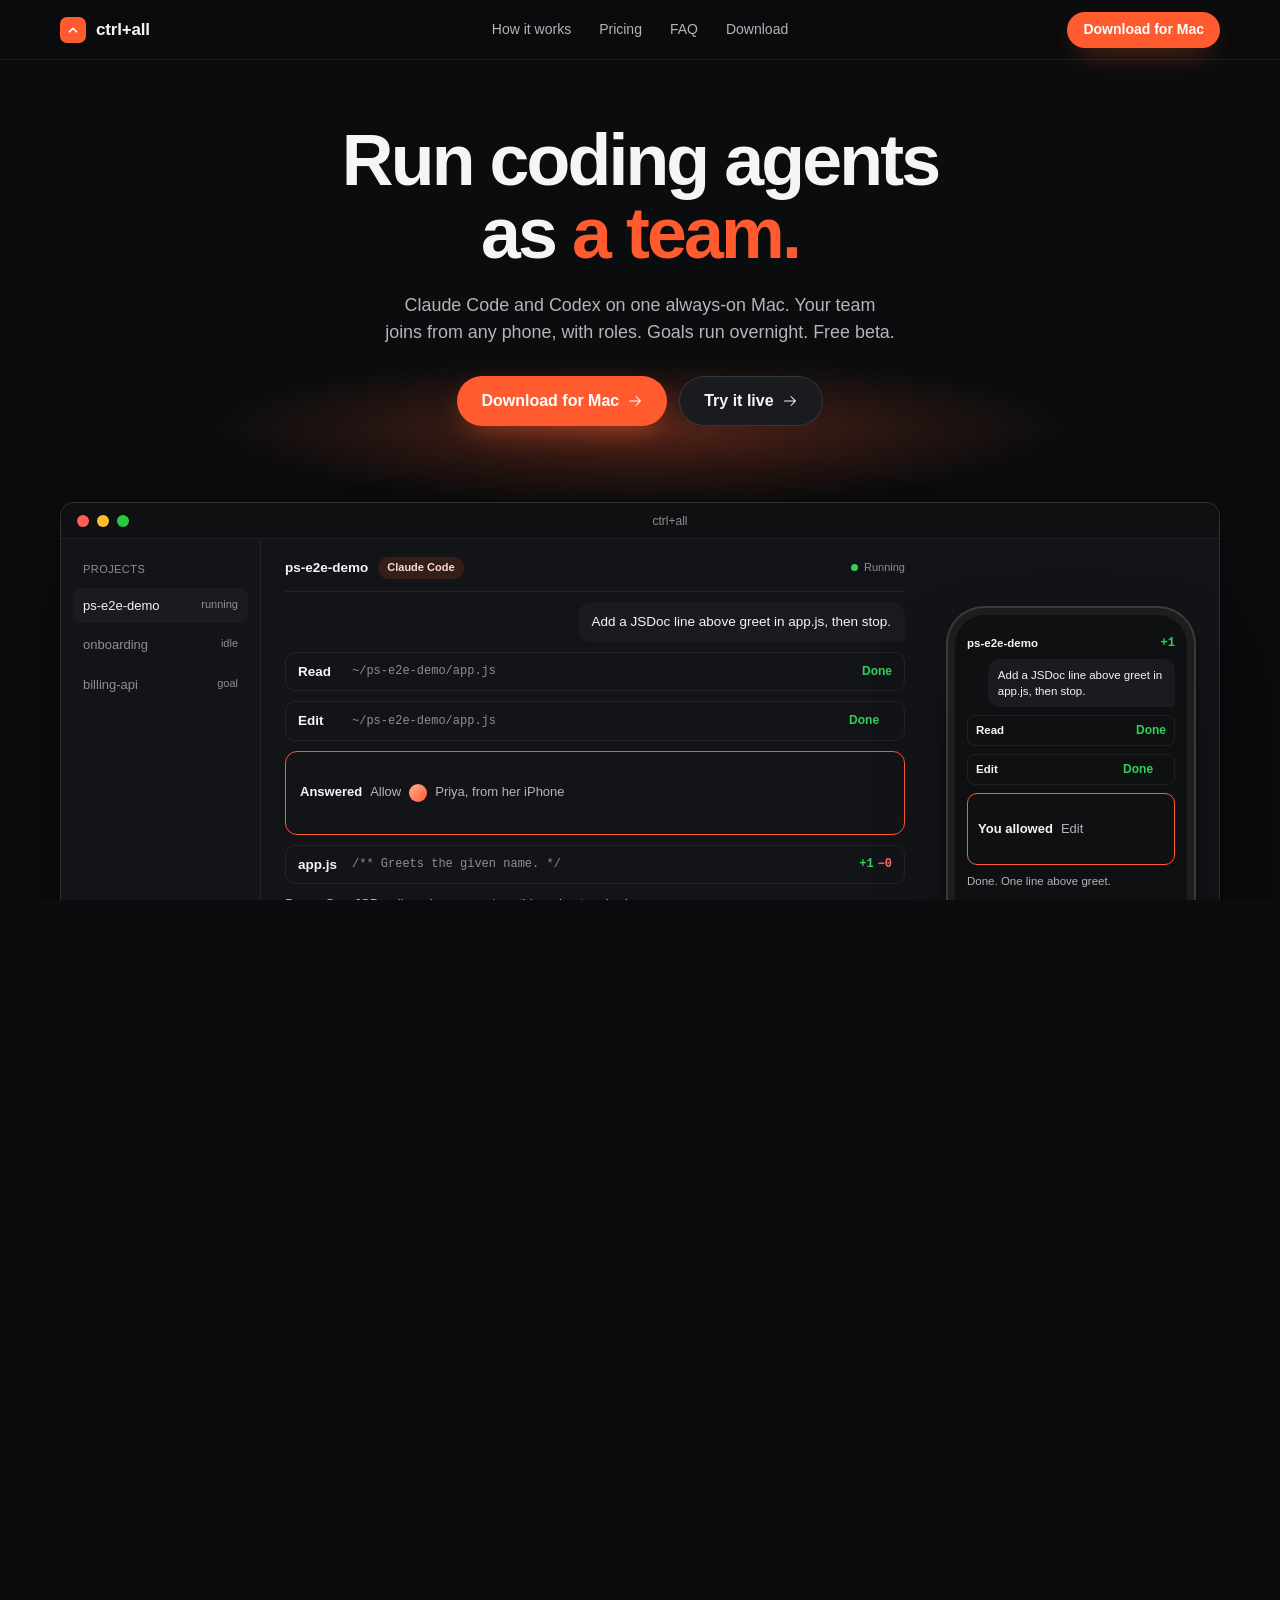
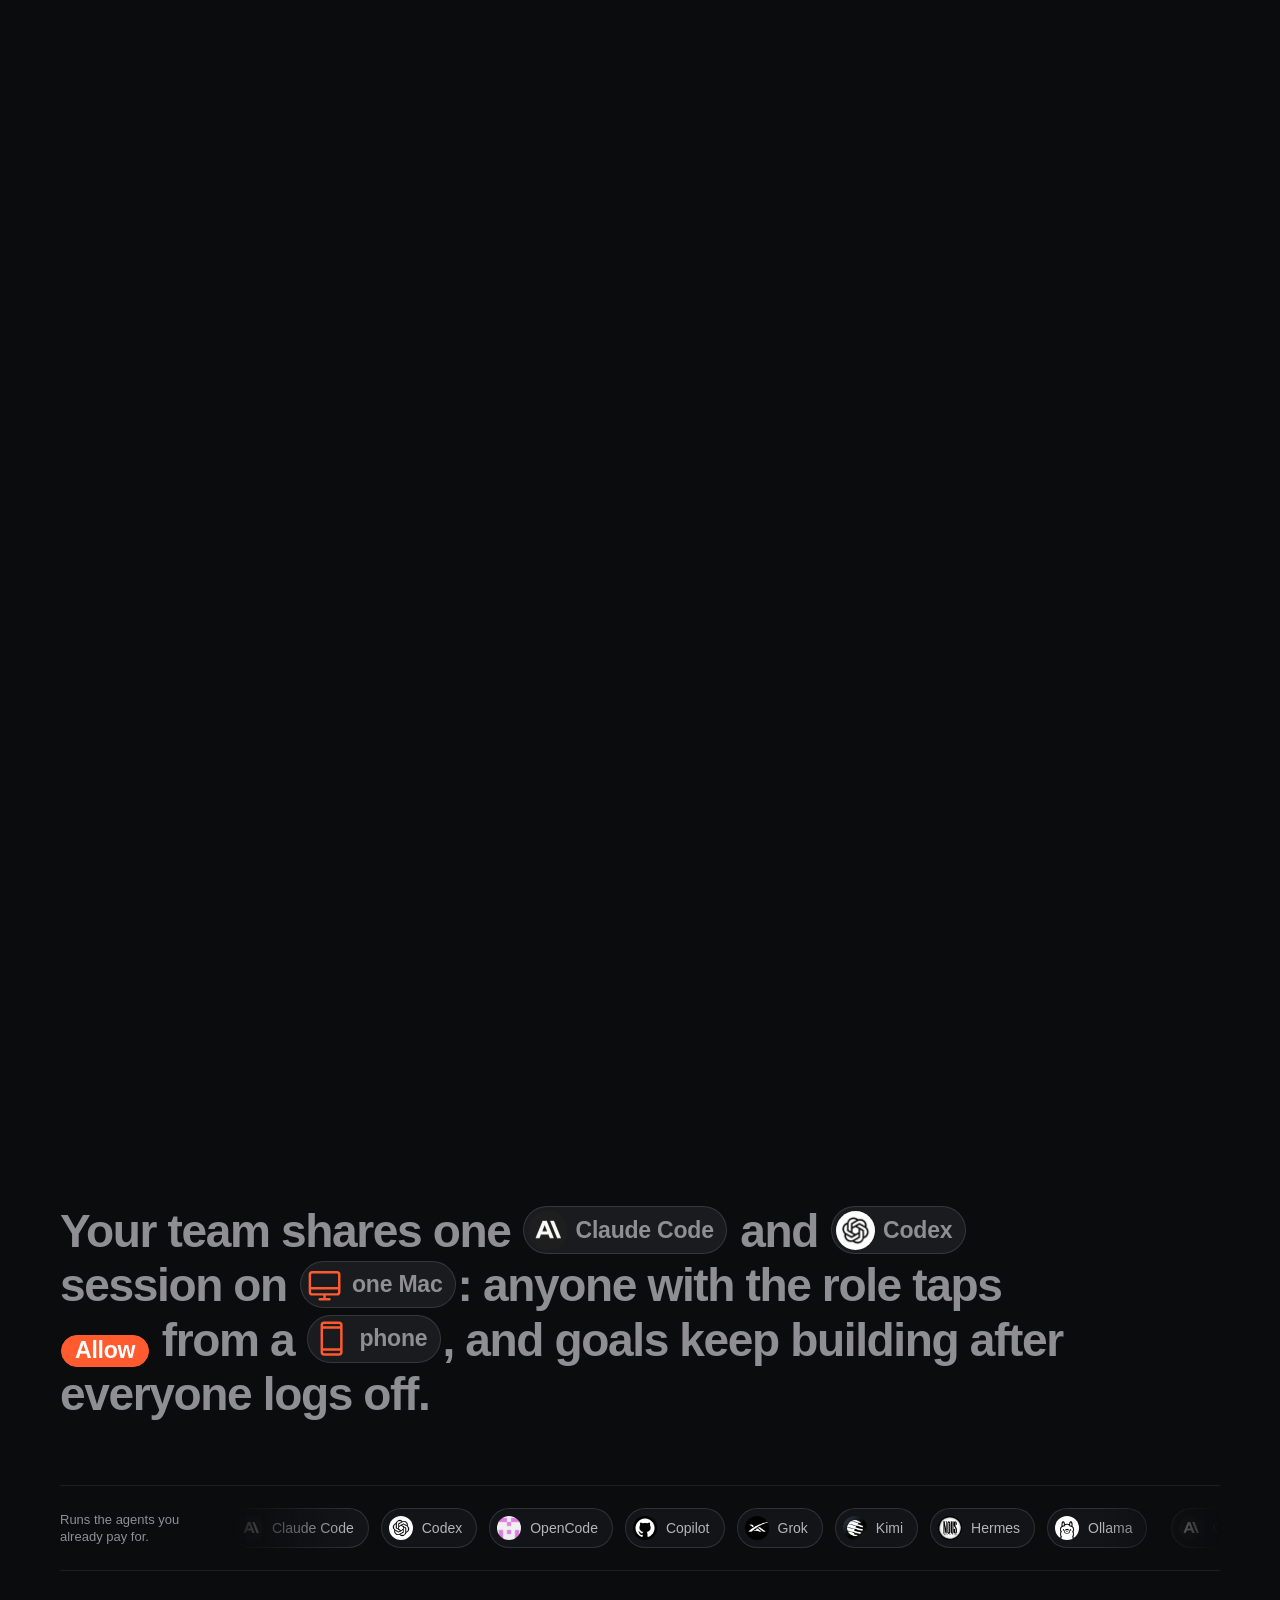
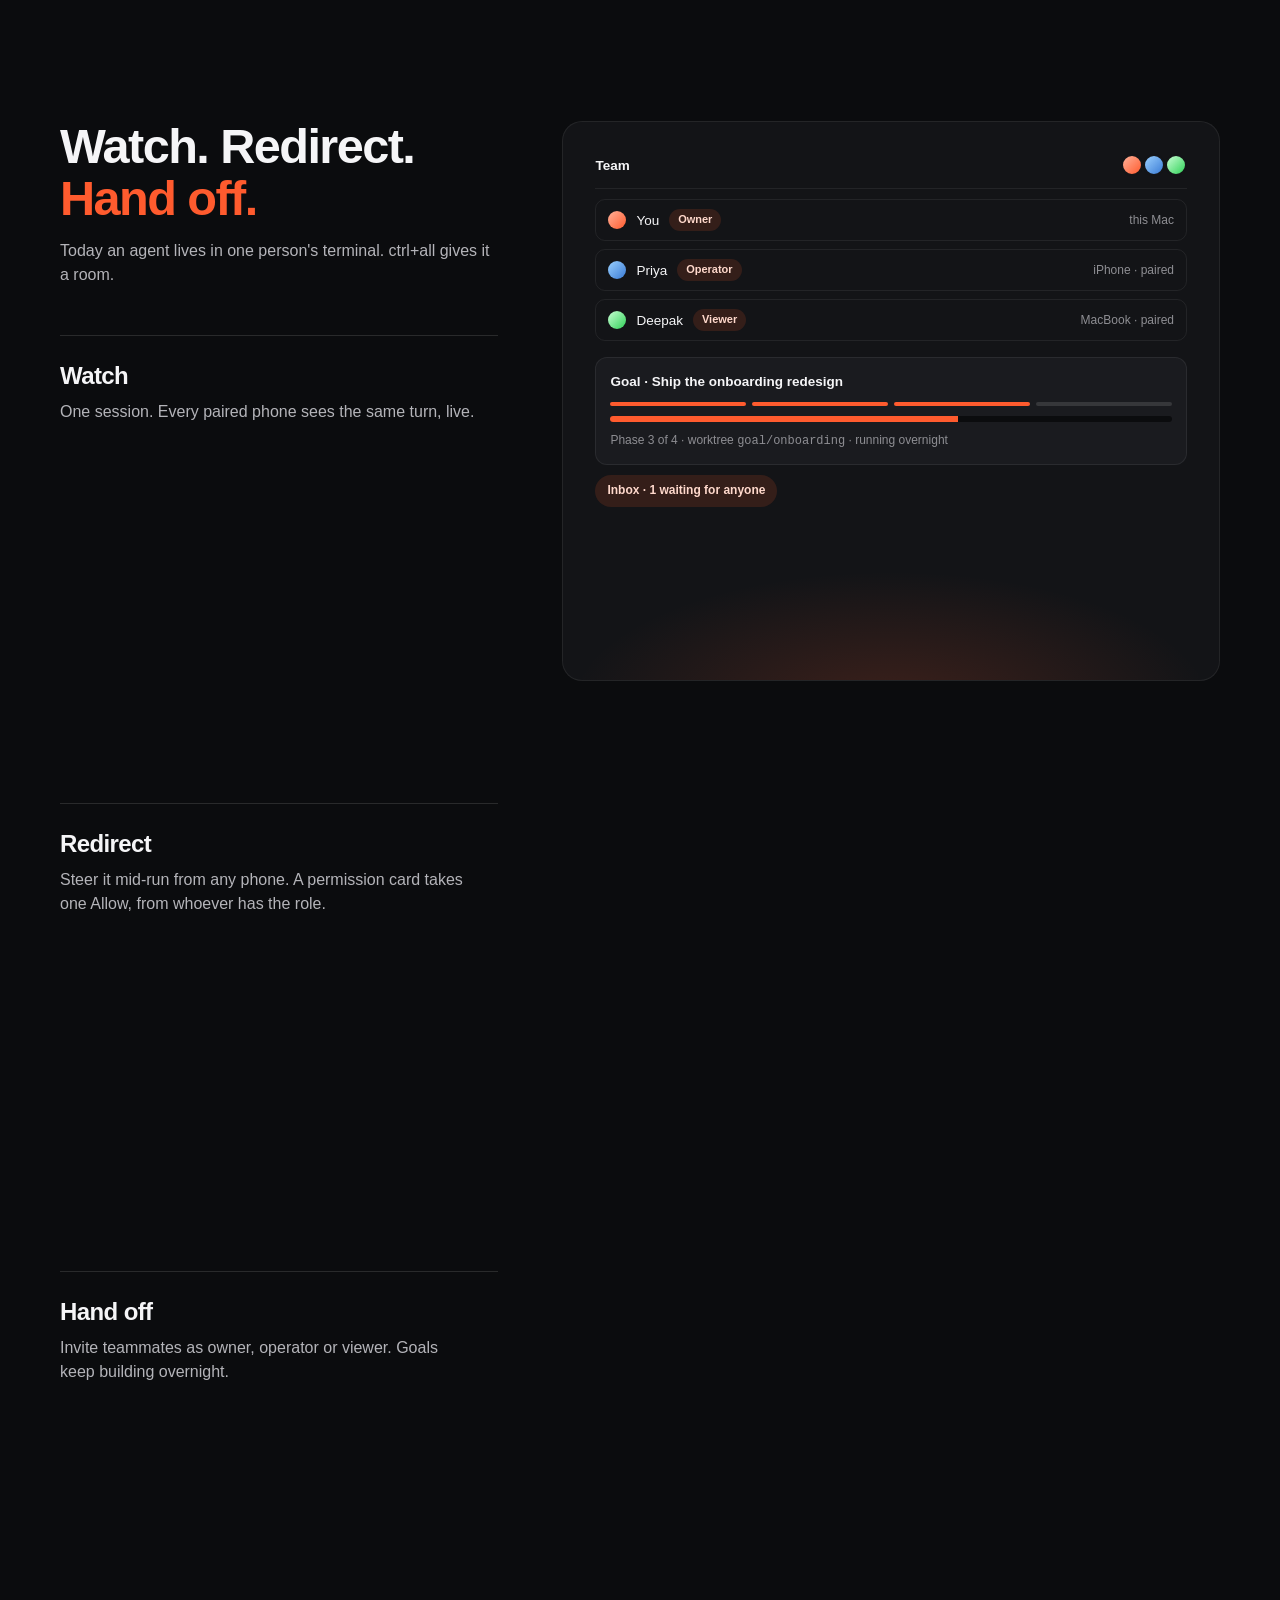
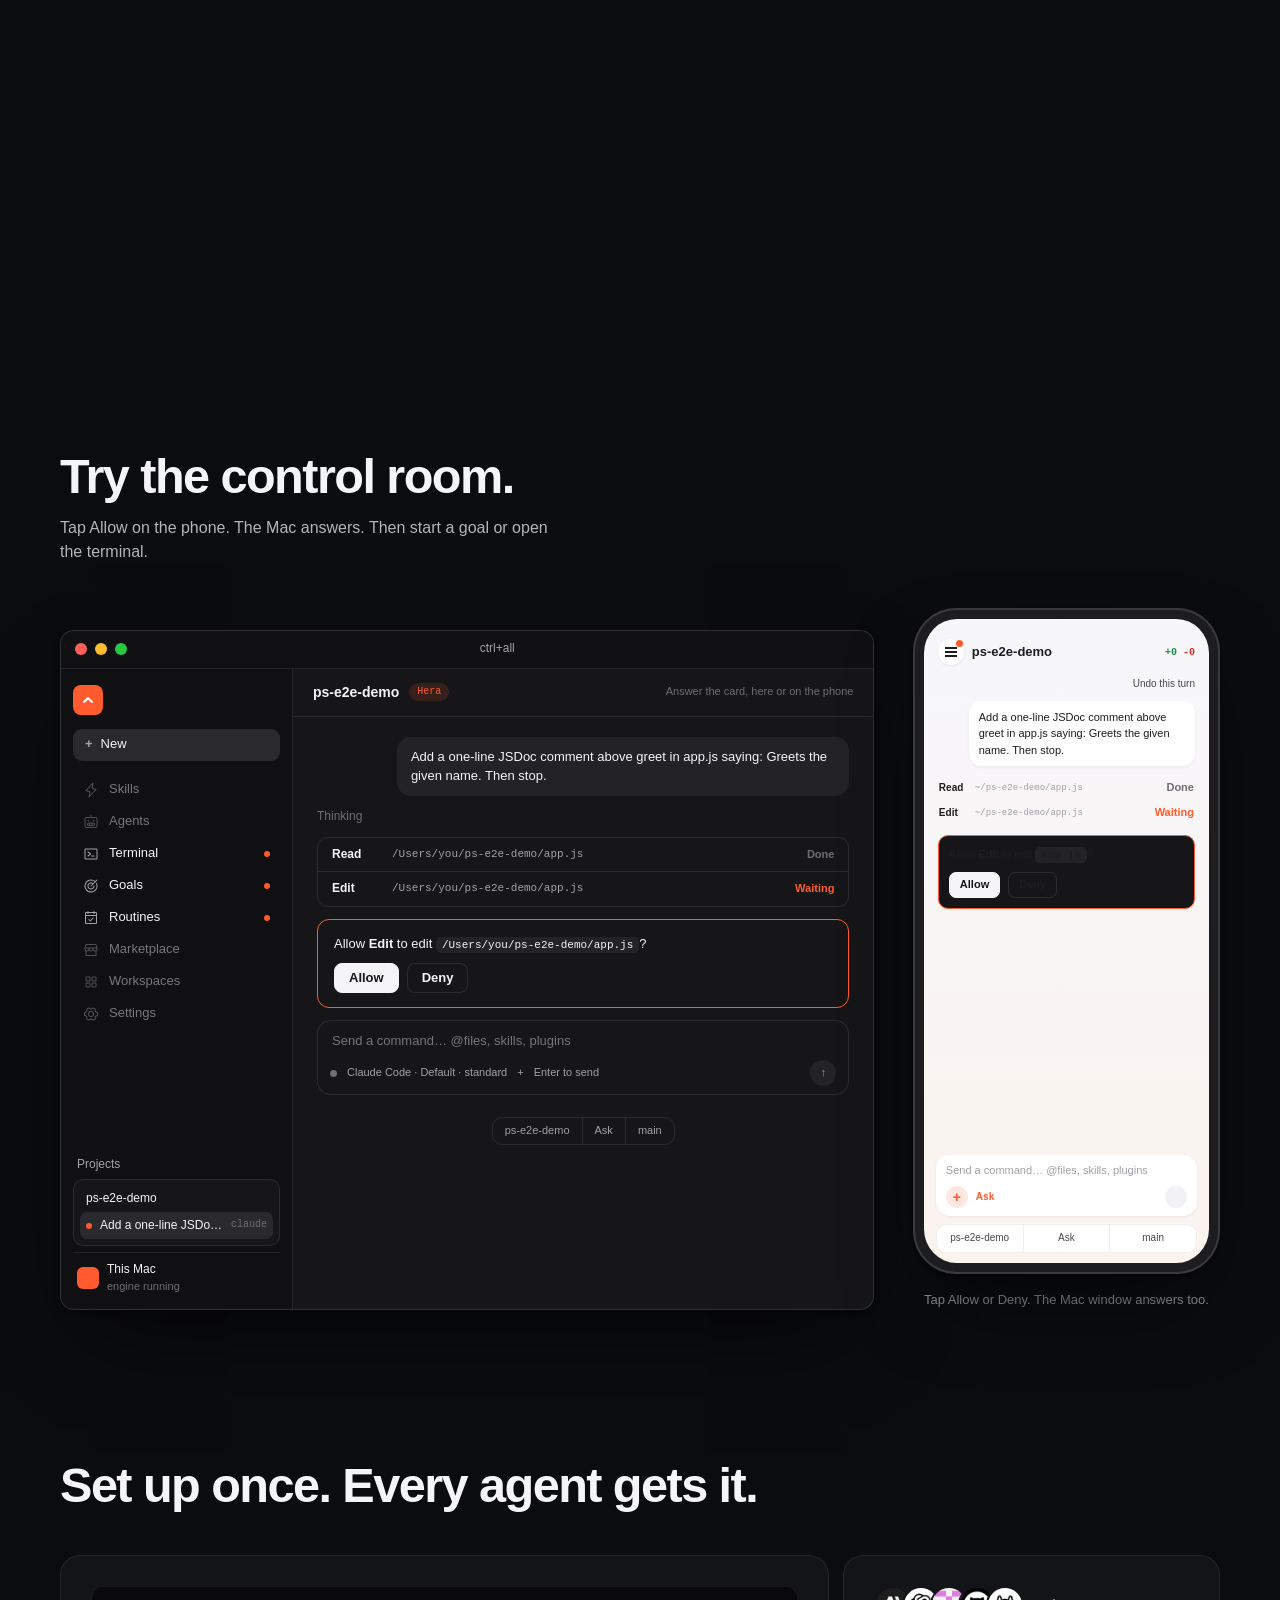
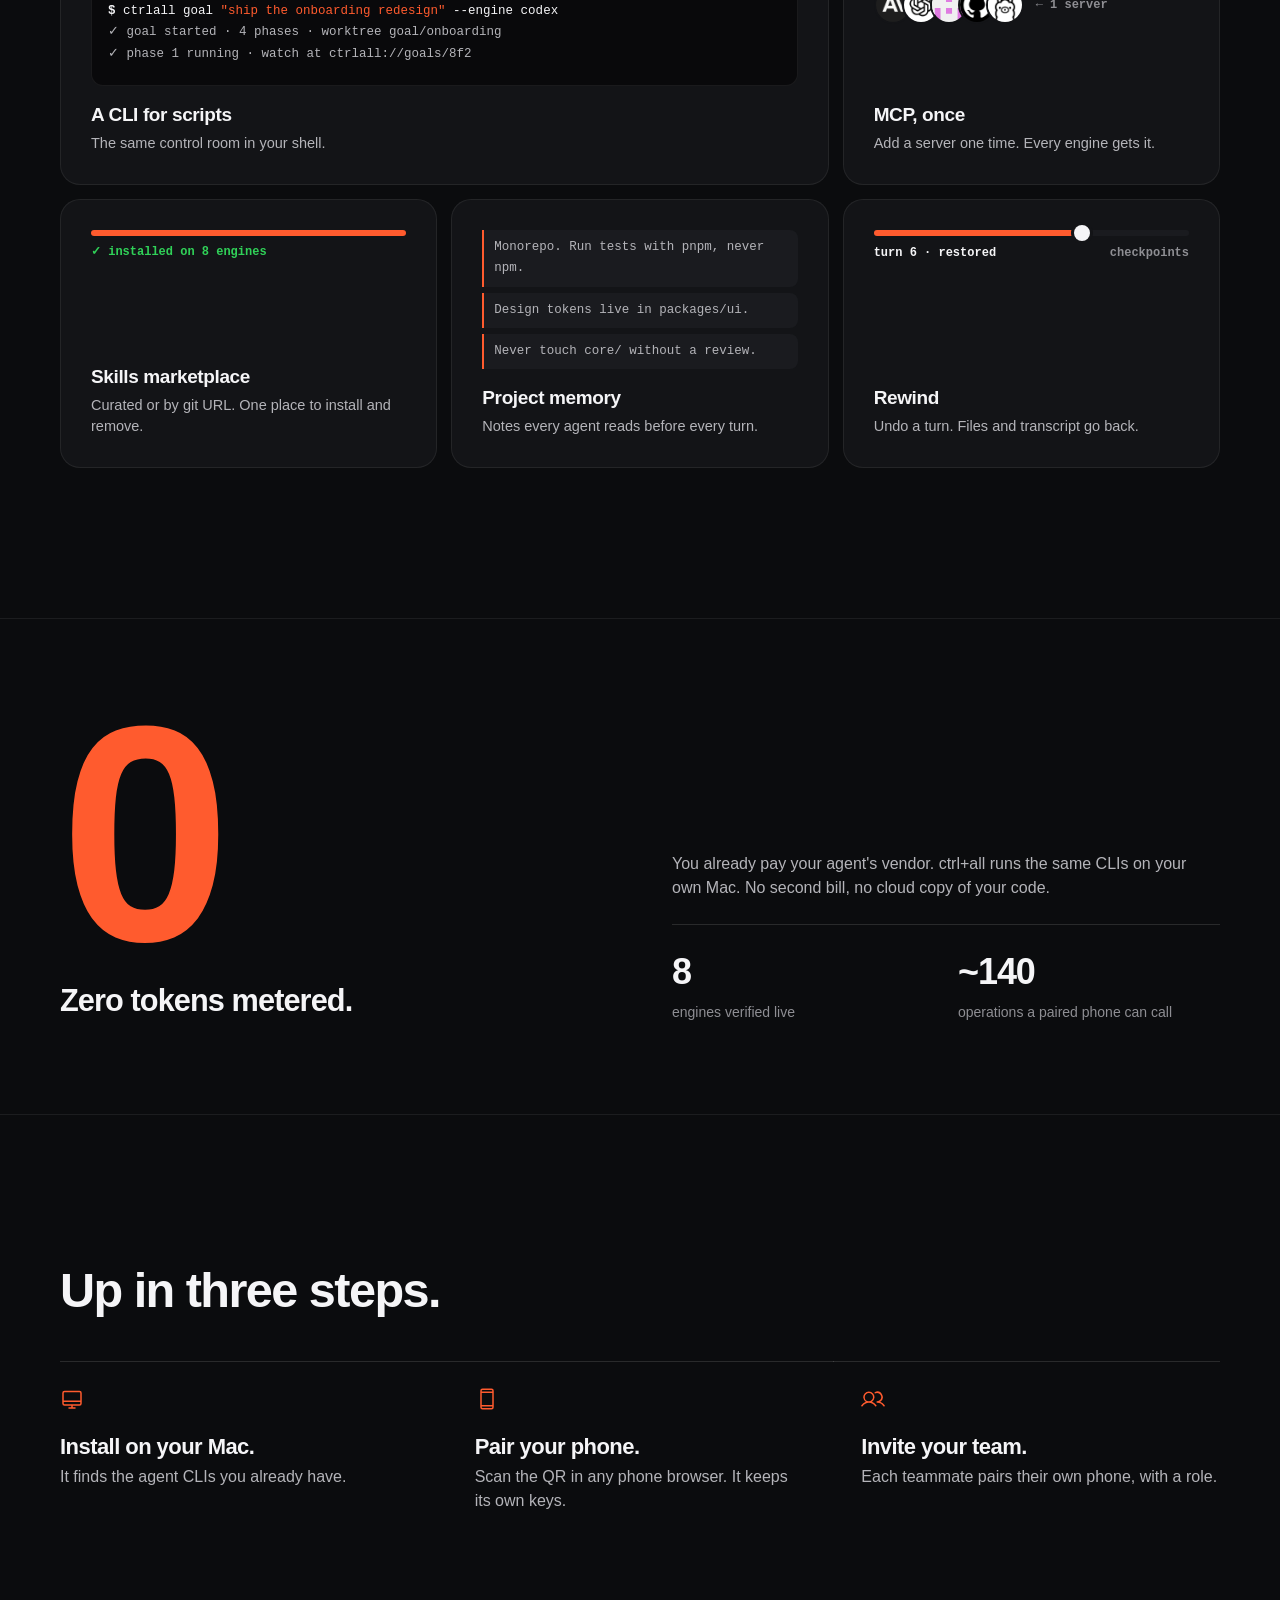
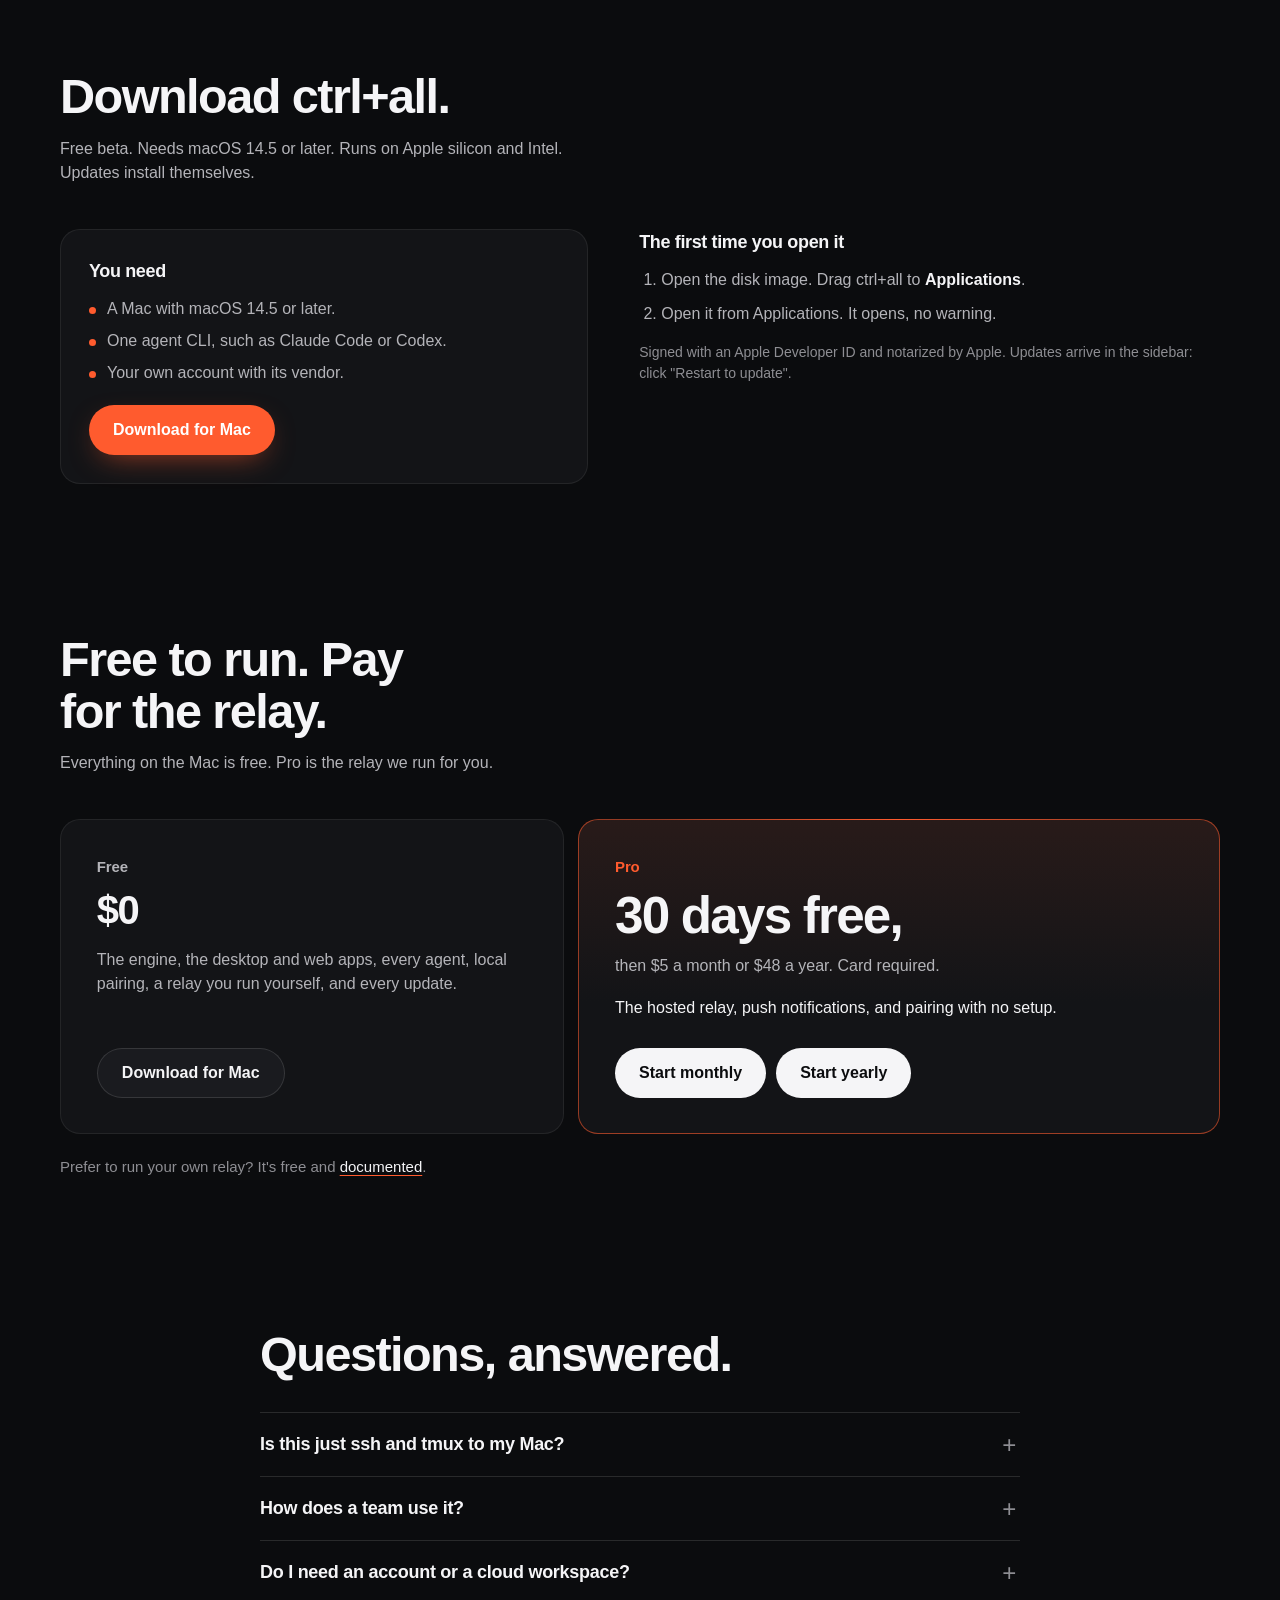
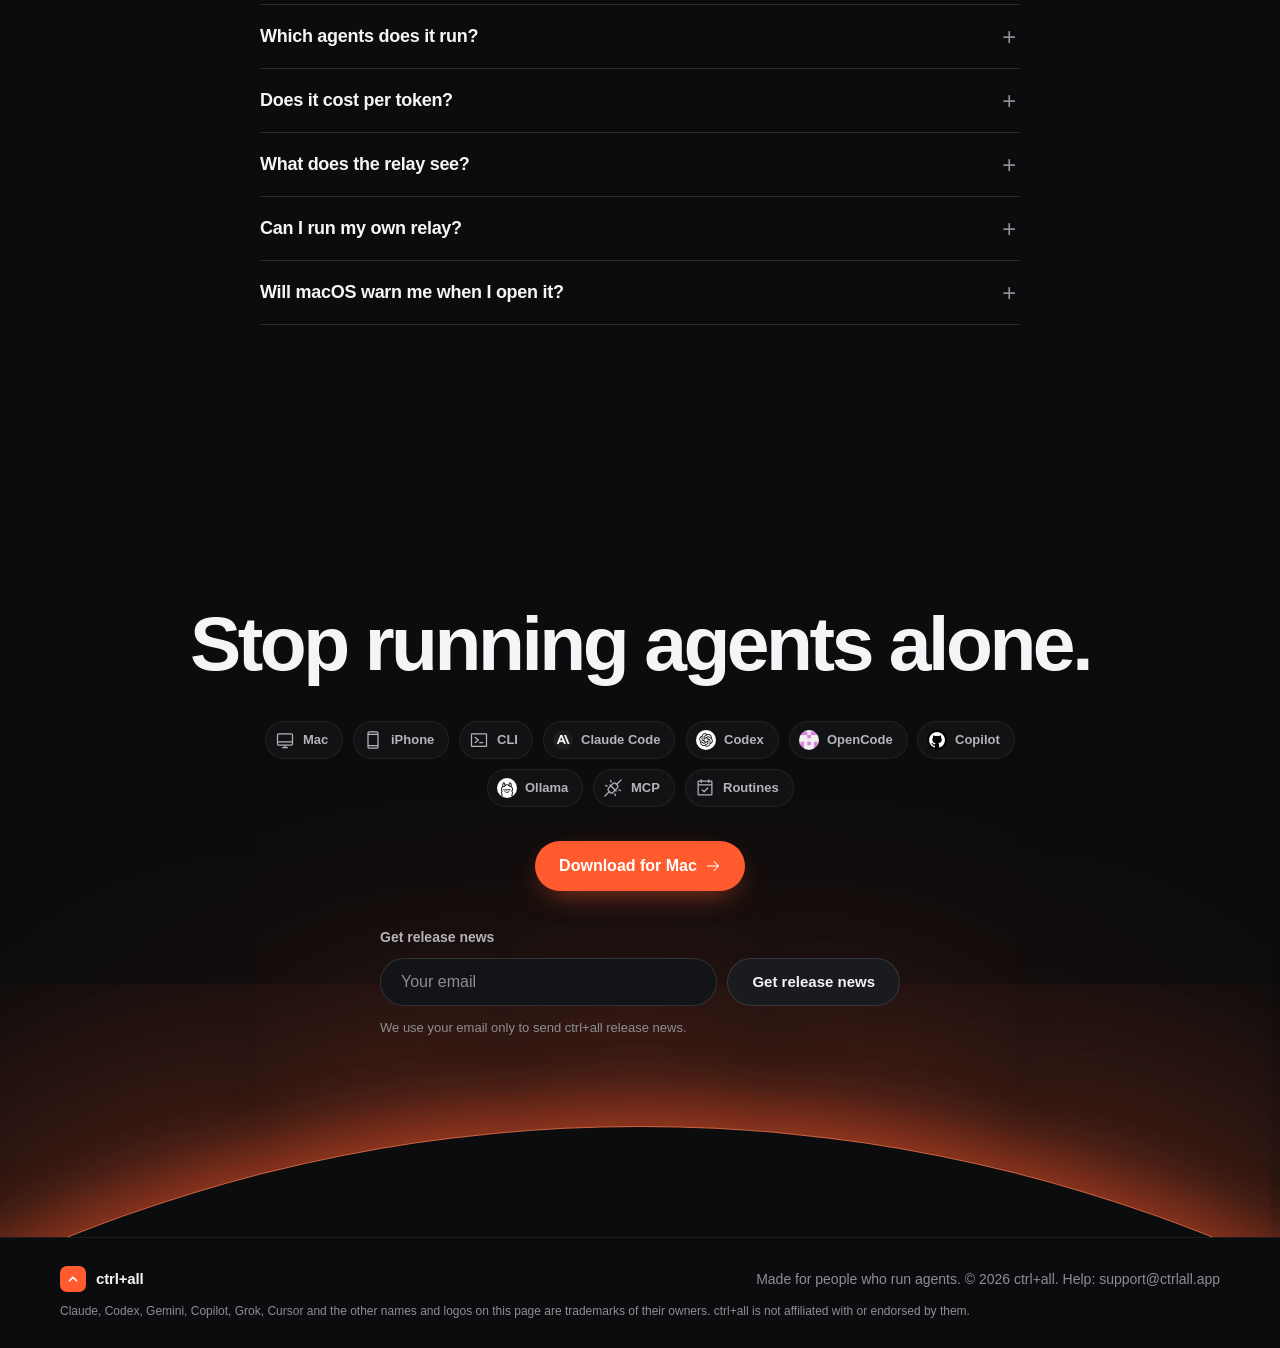
==== index.html @ 9cfd4c81 "Remove the retired Founders lifetime offer" ====
<!doctype html>
<html lang="en">
<head>
<meta charset="utf-8">
<meta name="viewport" content="width=device-width, initial-scale=1, viewport-fit=cover">
<title>ctrl+all</title>
<meta name="description" content="Every coding agent you pay for, in one inbox, with your team, from your pocket. Claude Code and Codex on one Mac, roles for the team, goals that run overnight. Free beta.">
<meta property="og:title" content="ctrl+all">
<meta property="og:description" content="Run coding agents as a team. Claude Code and Codex on one Mac, roles for the team, goals that run overnight. Free beta.">
<meta property="og:type" content="website">
<meta property="og:image" content="https://namangoyal3.github.io/ctrlall-site/assets/og.png">
<meta name="twitter:card" content="summary_large_image">
<meta name="theme-color" content="#0b0c0e">
<meta name="color-scheme" content="dark">
<link rel="icon" href="data:image/svg+xml,%3Csvg xmlns='http://www.w3.org/2000/svg' viewBox='0 0 64 64'%3E%3Crect width='64' height='64' rx='16' fill='%23ff5b2e'/%3E%3Cpath d='M18 38 32 24l14 14' fill='none' stroke='%23fff' stroke-width='7' stroke-linecap='round' stroke-linejoin='round'/%3E%3C/svg%3E">
<link rel="stylesheet" href="demo.css">
<style>
/* One theme: dark, locked. One accent: the brand orange. Pills for anything you
   press, 20px tiles, 14px window frames. The demo's --d-* tokens are pinned to
   their dark values so the demo never flips with the OS. */
:root{
  --bg:#0b0c0e; --bg-2:#131417; --bg-3:#1a1b1f; --ink:#f5f5f7; --ink-2:#b4b4b9; --ink-3:#8e8e93;
  --line:rgba(255,255,255,.12); --line-2:rgba(255,255,255,.07);
  --brand:#ff5b2e; --brand-deep:#e0431a; --brand-wash:rgba(255,91,46,.14); --brand-ink:#ffd9cc; --ok:#30d158;
  --dark:#0e1116; --dark-ink:#f5f5f7; --dark-ink-2:#a1a1a6;
  --shadow:0 40px 90px -30px rgba(0,0,0,.75), 0 2px 6px rgba(0,0,0,.4);
  --r-pill:999px; --r-tile:20px; --r-win:14px; --nav-h:60px; --w:1160px; --ease:cubic-bezier(.16,1,.3,1);
  --mono:"SF Mono",ui-monospace,Menlo,monospace;
  --d-bg:#161618; --d-side:#101012; --d-line:rgba(255,255,255,.09); --d-ink:#f5f5f7; --d-ink-2:#a1a1a6; --d-ink-3:#6e6e73;
  --d-chip:#232326; --d-row:#2a2a2e; --d-card:#1d1d20;
  color-scheme:dark;
}
*{box-sizing:border-box}
html{-webkit-text-size-adjust:100%;scroll-behavior:smooth}
body{margin:0;background:var(--bg);color:var(--ink);
  font-family:-apple-system,BlinkMacSystemFont,"SF Pro Display","SF Pro Text","Segoe UI",Roboto,Helvetica,Arial,sans-serif;
  font-size:17px;line-height:1.5;-webkit-font-smoothing:antialiased;text-rendering:optimizeLegibility;overflow-x:clip}
img{display:block;max-width:100%;height:auto}
a{color:inherit;text-decoration:none}
h1,h2,h3,p,ul,ol{margin:0} ul,ol{padding:0;list-style:none}
.wrap{width:min(var(--w),100% - 40px);margin-inline:auto}
.sr{position:absolute;width:1px;height:1px;overflow:hidden;clip:rect(0 0 0 0)}
.hp{position:absolute;left:-9999px;width:1px;height:1px}
.ic{width:26px;height:26px;flex:none;color:var(--brand)}

/* nav */
.nav{position:sticky;top:0;z-index:10;height:var(--nav-h);background:color-mix(in srgb,var(--bg) 78%,transparent);
  -webkit-backdrop-filter:saturate(160%) blur(18px);backdrop-filter:saturate(160%) blur(18px);border-bottom:1px solid var(--line-2)}
.nav .wrap{height:100%;display:grid;grid-template-columns:1fr auto 1fr;align-items:center}
.brand{display:flex;align-items:center;gap:10px;font-weight:600;font-size:17px;letter-spacing:-.01em}
.mark{width:26px;height:26px;border-radius:7px;background:var(--brand);display:grid;place-items:center;flex:none}
.mark svg{width:14px;height:14px} .mark path{stroke-dasharray:48;stroke-dashoffset:0}
.nav .mark path{animation:draw 1.1s var(--ease) .2s both}
.nav-links{display:flex;gap:28px;font-size:14px;font-weight:500;color:var(--ink-2)}
.nav-links a{transition:color .2s} .nav-links a:hover{color:var(--ink)}
.nav-cta{justify-self:end} .nav-cta .btn{height:36px;padding:0 16px;font-size:14px}

/* type */
.h1{font-size:clamp(42px,5.6vw,76px);line-height:1.02;letter-spacing:-.04em;font-weight:600;text-wrap:balance}
.h1 em,.h2 em{font-style:normal;color:var(--brand)}
.h2{font-size:clamp(30px,3.8vw,50px);line-height:1.06;letter-spacing:-.032em;font-weight:600;text-wrap:balance}
.sub{margin-top:14px;font-size:clamp(16px,1.25vw,18px);line-height:1.5;color:var(--ink-2);max-width:34em;text-wrap:pretty}
.head{max-width:34em;margin-bottom:clamp(28px,4vw,44px)}
.w{display:inline-block;position:relative}

/* buttons: all pills */
.btn{display:inline-flex;align-items:center;justify-content:center;gap:8px;height:50px;padding:0 24px;border:0;border-radius:var(--r-pill);background:var(--ink);color:var(--bg);font:inherit;font-size:16px;font-weight:600;cursor:pointer;white-space:nowrap;transition:transform .2s var(--ease),background .2s,color .2s,box-shadow .3s}
.btn:hover{background:#fff;transform:translateY(-1px)} .btn:active{transform:translateY(1px) scale(.98)} .btn[disabled]{opacity:.6;cursor:default}
.btn:focus-visible,input:focus-visible,a:focus-visible,summary:focus-visible{outline:2px solid var(--brand);outline-offset:3px}
.btn-dl{background:var(--brand);color:#fff;box-shadow:0 10px 30px -12px rgba(255,91,46,.7)} .btn-dl:hover{background:var(--brand-deep);color:#fff;box-shadow:0 14px 36px -12px rgba(255,91,46,.9)}
.btn-2{background:var(--bg-3);color:var(--ink);border:1px solid var(--line)} .btn-2:hover{background:var(--bg-2);border-color:var(--ink-3)}
.btn svg{width:16px;height:16px;transition:transform .25s var(--ease)} .btn:hover svg{transform:translateX(3px)}

/* hero: the headline rises word by word, then the product plays itself */
.hero{padding:clamp(56px,7vw,88px) 0 0;text-align:center}
.hero .h1{max-width:12em;margin-inline:auto}
.hero .h1 .w{animation:rise .9s var(--ease) both;animation-delay:calc(.08s * var(--i))}
.lede{margin:22px auto 0;font-size:clamp(17px,1.4vw,20px);line-height:1.5;color:var(--ink-2);max-width:30em;text-wrap:balance;animation:up .9s var(--ease) .6s both}
.ctas{margin-top:30px;display:flex;gap:12px;justify-content:center;flex-wrap:wrap;animation:up .9s var(--ease) .75s both}

/* the stage: a Mac window and a phone, playing one turn on a loop */
.stage{position:relative;margin:clamp(52px,6vw,76px) auto 0;text-align:left;isolation:isolate;animation:up 1.1s var(--ease) .9s both}
.stage::before{content:"";position:absolute;inset:-10% -8% auto -8%;height:80%;z-index:-1;border-radius:50%;background:radial-gradient(closest-side,rgba(255,91,46,.26),rgba(255,91,46,.06) 55%,transparent 75%);filter:blur(40px)}
.st-mac{border-radius:var(--r-win);overflow:hidden;background:var(--bg-2);border:1px solid var(--line);box-shadow:var(--shadow)}
.st-bar,.window-bar{height:36px;display:flex;align-items:center;gap:8px;padding:0 16px;background:#101012;border-bottom:1px solid var(--line-2)}
.st-bar i{width:12px;height:12px;border-radius:50%;display:block}
.st-bar i:nth-child(1){background:#ff5f57} .st-bar i:nth-child(2){background:#febc2e} .st-bar i:nth-child(3){background:#28c840}
.st-bar span{margin-inline:auto;font-size:12px;color:var(--ink-3)}
.st-body{display:grid;grid-template-columns:200px minmax(0,1fr) 290px;min-height:540px}
.st-side{border-right:1px solid var(--line-2);padding:16px 12px;font-size:13px;color:var(--ink-3);display:flex;flex-direction:column;gap:4px}
.st-side .lbl{font-size:11px;letter-spacing:.04em;text-transform:uppercase;padding:6px 10px;color:var(--ink-3)}
.st-side .proj{padding:8px 10px;border-radius:8px;display:flex;justify-content:space-between;gap:8px} .st-side .proj.on{background:var(--bg-3);color:var(--ink)}
.st-side .proj small{font-size:11px;color:var(--ink-3)}
.st-side .eng{margin-top:auto;display:flex;align-items:center;gap:8px;padding:8px 10px;color:var(--ink-2)}
.dot{width:7px;height:7px;border-radius:50%;background:var(--ok);display:inline-block;animation:pulse 1.6s ease-in-out infinite}
.st-chat{padding:18px 24px;font-size:13.5px;line-height:1.45;display:flex;flex-direction:column;gap:10px;align-items:flex-start}
.st-head{align-self:stretch;display:flex;gap:10px;align-items:center;font-weight:600;color:var(--ink);padding-bottom:12px;border-bottom:1px solid var(--line-2)}
.pill{font-style:normal;font-size:11px;font-weight:600;padding:3px 9px;border-radius:var(--r-pill);background:var(--brand-wash);color:var(--brand-ink)}
.st-live{margin-left:auto;font-size:11px;font-weight:500;color:var(--ink-3);display:flex;align-items:center;gap:6px}
.st-user{align-self:flex-end;max-width:72%;background:var(--bg-3);padding:10px 14px;border-radius:14px 14px 4px 14px;color:var(--ink)}
.st-row{align-self:stretch;display:grid;grid-template-columns:44px 1fr auto;gap:10px;align-items:center;padding:9px 12px;border:1px solid var(--line-2);border-radius:10px;color:var(--ink-2)}
.st-row b{color:var(--ink);font-weight:600} .st-row code{font:12px var(--mono);color:var(--ink-3);white-space:nowrap;overflow:hidden;text-overflow:ellipsis}
.ok{color:var(--ok);font-size:12px;font-weight:600} .wait{color:var(--brand);font-size:12px;font-weight:600}
.swap{position:relative;display:inline-grid} .swap > *{grid-area:1/1}
.st-card{align-self:stretch;border:1px solid var(--brand);border-radius:12px;padding:12px 14px;display:grid} .st-card > *{grid-area:1/1}
.st-card .q b{color:var(--ink)} .st-card code{font:12px var(--mono);background:var(--bg-3);padding:2px 6px;border-radius:5px}
.btns{display:flex;gap:8px;margin-top:9px} .btns span{padding:5px 12px;border-radius:var(--r-pill);font-size:12px;font-weight:600;border:1px solid var(--line);color:var(--ink)} .btns .pri{background:var(--ink);color:var(--bg);border-color:transparent}
.ans{color:var(--ink-2);font-size:13px;display:flex;flex-wrap:wrap;align-items:center;gap:8px} .ans b{color:var(--ink)}
.diff{font:600 12px var(--mono);color:var(--ok)} .diff s{text-decoration:none;color:#ff6b6b;margin-left:4px}
.st-commit{align-self:center;display:inline-flex;gap:8px;align-items:center;padding:7px 14px;border-radius:var(--r-pill);border:1px solid var(--line);font-size:12px;font-weight:600;color:var(--ink);background:var(--bg-3)}
.st-commit small{background:var(--bg);border-radius:999px;padding:1px 7px;color:var(--ink-3)}
.st-phone{position:absolute;right:24px;bottom:-6%;width:min(250px,22vw);z-index:2;aspect-ratio:393/800;border-radius:38px;background:#1d1d1f;padding:9px;box-shadow:var(--shadow),inset 0 0 0 2px #3a3a3c}
.st-screen{height:100%;border-radius:30px;background:#0f1012;overflow:hidden;padding:20px 12px 14px;display:flex;flex-direction:column;gap:8px;font-size:11.5px;line-height:1.4;color:var(--ink-2)}
.st-screen .top{font-weight:600;color:var(--ink);display:flex;justify-content:space-between;align-items:center}
.st-screen .bub{align-self:flex-end;background:var(--bg-3);color:var(--ink);padding:8px 10px;border-radius:12px 12px 3px 12px;max-width:90%}
.st-screen .r{display:flex;justify-content:space-between;gap:8px;padding:6px 8px;border:1px solid var(--line-2);border-radius:8px} .st-screen .r b{color:var(--ink)}
.st-screen .card{border:1px solid var(--brand);border-radius:10px;padding:10px;display:grid} .st-screen .card > *{grid-area:1/1}
.st-screen .btns span{padding:4px 10px;font-size:11px}
.tap{position:relative} .tap::after{content:"";position:absolute;inset:-7px;border-radius:999px;border:2px solid var(--brand);opacity:0}
.st-screen .who{margin-top:auto;display:flex;align-items:center;gap:8px;font-size:11px;color:var(--ink-3)}
.av{width:18px;height:18px;border-radius:50%;flex:none;background:linear-gradient(135deg,#ffb199,#ff5b2e);display:inline-block}
.av.b{background:linear-gradient(135deg,#9ad0ff,#3a7bd5)} .av.c{background:linear-gradient(135deg,#c8ffd4,#30d158)}
/* choreography: --t is when a thing appears, --x is when it leaves */
.stage .a{opacity:0} .stage.play .a{animation:st-in .55s var(--ease) both;animation-delay:var(--t)}
.stage.play .x{animation:st-in .55s var(--ease) both var(--t),st-out .25s ease forwards var(--x)}
.stage.play .tap::after{animation:ring .7s ease-out both 6.2s} .stage.play .tap{animation:press .35s ease both 6.3s}

/* marquee */
.marquee{padding:clamp(44px,5vw,64px) 0 0}
.marquee .wrap{display:grid;grid-template-columns:auto 1fr;gap:28px;align-items:center;padding:22px 0;border-top:1px solid var(--line-2);border-bottom:1px solid var(--line-2)}
.marquee p{font-size:13px;color:var(--ink-3);max-width:11em;line-height:1.35}
.track-wrap{overflow:hidden;-webkit-mask:linear-gradient(90deg,transparent,#000 12%,#000 88%,transparent);mask:linear-gradient(90deg,transparent,#000 12%,#000 88%,transparent)}
.track{display:flex;gap:12px;width:max-content;animation:drift 34s linear infinite} .track-wrap:hover .track{animation-play-state:paused}
.track ul{display:flex;gap:12px;padding-right:12px}
.track li{display:flex;align-items:center;gap:9px;padding:7px 14px 7px 7px;border:1px solid var(--line);border-radius:var(--r-pill);background:var(--bg-2);font-size:14px;font-weight:500;color:var(--ink-2);white-space:nowrap}
.track img{width:24px;height:24px;border-radius:50%}

/* the statement */
.stmt{padding:clamp(88px,11vw,140px) 0 0}
.stmt p{font-size:clamp(28px,3.6vw,50px);line-height:1.18;letter-spacing:-.03em;font-weight:600;max-width:22em;text-wrap:pretty}
.stmt .w,.stmt .chip{color:var(--ink-3);transition:color .35s var(--ease),opacity .35s var(--ease)} .stmt .chip{opacity:.45}
.stmt .w.in,.stmt .chip.in{color:var(--ink);opacity:1}
.chip{display:inline-flex;align-items:center;gap:8px;vertical-align:-.12em;padding:.14em .55em .14em .18em;margin:0 .06em;border-radius:var(--r-pill);background:var(--bg-3);border:1px solid var(--line);font-size:.5em;font-weight:600;letter-spacing:-.01em;color:var(--ink);white-space:nowrap;line-height:1}
.chip img,.chip svg{width:1.7em;height:1.7em;border-radius:50%} .chip svg{color:var(--brand);border-radius:0}
.chip.ok{background:var(--brand);border-color:var(--brand);color:#fff;padding-left:.55em;font-size:.5em}

/* the walk: steps on the left, a pinned stage on the right that changes as you scroll */
.walk{padding:clamp(96px,12vw,150px) 0 0}
.walk-grid{display:grid;grid-template-columns:minmax(0,.8fr) minmax(0,1.2fr);gap:clamp(36px,5vw,84px);align-items:start}
.walk-steps{margin-top:48px;padding-bottom:10vh}
.walk-step{border-top:1px solid var(--line);padding:22px 0;min-height:52vh;opacity:.32;transition:opacity .4s var(--ease)}
.walk-step:last-child{min-height:60vh} .walk-step[data-active]{opacity:1}
.walk-step b{display:block;font-size:24px;letter-spacing:-.025em;font-weight:600}
.walk-step p{margin-top:6px;font-size:16px;color:var(--ink-2);max-width:26em}
.walk-stage{position:sticky;top:calc(var(--nav-h) + 28px);height:min(560px,calc(100vh - var(--nav-h) - 56px));border-radius:var(--r-tile);background:var(--bg-2);border:1px solid var(--line-2);overflow:hidden;isolation:isolate}
.walk-stage::after{content:"";position:absolute;inset:auto -20% -40% -20%;height:70%;z-index:-1;background:radial-gradient(closest-side,rgba(255,91,46,.18),transparent 70%)}
.walk-stage .pane{position:absolute;inset:0;padding:clamp(18px,2.6vw,32px);display:none;flex-direction:column;gap:10px;font-size:13.5px;line-height:1.45;color:var(--ink-2)}
.walk-stage[data-step="1"] .pane-1,.walk-stage[data-step="2"] .pane-2,.walk-stage[data-step="3"] .pane-3{display:flex;animation:fade .4s both}
.walk-stage .pane .p{animation:print .5s var(--ease) both;animation-delay:calc(.25s * var(--i))}
.walk-stage .pane .st-head{font-size:13.5px}
.avs{display:flex;align-items:center;gap:6px;margin-left:auto;font-size:11px;color:var(--ink-3)} .avs .av{margin-left:-6px;border:2px solid var(--bg-2);width:22px;height:22px} .avs .av:first-child{margin-left:0}
.walk-stage .pane .st-row{grid-template-columns:48px 1fr auto}
.agent{color:var(--ink-2);max-width:40em} .agent b{color:var(--ink)}
.from{display:flex;align-items:center;gap:8px;font-size:11px;color:var(--ink-3);align-self:flex-end;margin-top:6px}
.walk-stage .pane .bub{align-self:flex-end;max-width:70%;background:var(--brand);color:#fff;padding:10px 14px;border-radius:14px 14px 4px 14px}
.mode{display:inline-flex;align-items:center;gap:8px;font-size:12px;color:var(--ink-3);border:1px solid var(--line-2);border-radius:var(--r-pill);padding:5px 10px 5px 12px}
.mode em{font-style:normal;color:var(--ink);font-weight:600} .mode .pill{animation:pop .4s var(--ease) both 1.8s}
.people{display:grid;gap:8px;align-self:stretch}
.person{display:flex;align-items:center;gap:10px;padding:9px 12px;border:1px solid var(--line-2);border-radius:10px;color:var(--ink)} .person small{margin-left:auto;font-size:12px;color:var(--ink-3)}
.person .pill{margin-left:0}
.goal{align-self:stretch;margin-top:6px;border:1px solid var(--line-2);border-radius:12px;padding:14px;display:grid;gap:10px;background:var(--bg-3)}
.goal b{color:var(--ink)} .goal small{color:var(--ink-3);font-size:12px}
.bar{height:6px;border-radius:999px;background:var(--bg);overflow:hidden} .bar i{display:block;height:100%;width:62%;background:var(--brand);transform-origin:0 50%;animation:grow 1.4s var(--ease) both 1.2s}
.phases{display:flex;gap:6px} .phases i{flex:1;height:4px;border-radius:2px;background:var(--line)} .phases i.on{background:var(--brand)}
.inbox{align-self:flex-start;display:inline-flex;align-items:center;gap:8px;padding:7px 12px;border-radius:var(--r-pill);background:var(--brand-wash);color:var(--brand-ink);font-size:12px;font-weight:600}

/* the live demo */
.window-sec{padding:clamp(96px,12vw,150px) 0 0;overflow-x:clip}
.duo{display:grid;grid-template-columns:minmax(0,1fr) auto;gap:clamp(24px,3vw,44px);align-items:end}
.phone-wrap{justify-self:center;position:relative;isolation:isolate}
.phone-wrap::before{content:"";position:absolute;inset:6% -12% -4% -12%;border-radius:50%;z-index:-1;background:radial-gradient(closest-side,rgba(255,91,46,.28),transparent 72%);filter:blur(8px)}
.try-hint{margin-top:16px;text-align:center;font-size:13px;color:var(--ink-3)}
.link{border:0;background:none;padding:0;color:var(--brand);font:inherit;cursor:pointer;text-decoration:underline}

/* set up once: five tiles, each plays a two-second demo when it enters */
.caps{padding:clamp(96px,12vw,150px) 0 0}
.bento{display:grid;grid-template-columns:repeat(3,minmax(0,1fr));grid-auto-rows:minmax(230px,auto);gap:14px}
.tile{position:relative;overflow:hidden;border-radius:var(--r-tile);background:var(--bg-2);border:1px solid var(--line-2);padding:clamp(22px,2.6vw,30px);display:flex;flex-direction:column;transition:border-color .3s,transform .4s var(--ease)}
.tile:hover{border-color:var(--line);transform:translateY(-2px)}
.tile--wide{grid-column:span 2}
.tile h3{margin-top:auto;padding-top:18px;font-size:19px;line-height:1.2;letter-spacing:-.02em;font-weight:600}
.tile > p{margin-top:6px;font-size:14.5px;line-height:1.45;color:var(--ink-2)}
.tile .mock{font:500 12.5px/1.7 var(--mono);color:var(--ink-2)}
.stage,.walk-stage{font-family:-apple-system,BlinkMacSystemFont,"SF Pro Text","Segoe UI",Roboto,Helvetica,Arial,sans-serif}
.term{border-radius:12px;background:#09090b;border:1px solid var(--line-2);padding:14px 16px;white-space:pre;overflow-x:auto}
.term .ln{display:block;opacity:0} .term .ln.c{color:var(--ink)} .term .ln i{font-style:normal;color:var(--brand)}
.term .ln.c span{display:inline-block;clip-path:inset(0 100% 0 0)}
.term .ln.c::after{content:"";display:inline-block;width:7px;height:1.1em;vertical-align:-2px;background:var(--brand);margin-left:2px;animation:blink 1s steps(1) infinite}
.tile.in .term .ln{animation:st-in .3s both;animation-delay:calc(.22s + var(--i) * .5s)} .tile.in .term .ln.c span{animation:type 1s steps(24) both .3s}
.tile.in .term .ln.c::after{animation:blink 1s steps(1) infinite,st-out .2s forwards 2.6s}
.cluster{display:flex;align-items:center;margin-bottom:8px} .cluster img{width:38px;height:38px;border-radius:50%;border:2px solid var(--bg-2);margin-left:-10px;background:#fff;opacity:0;transform:scale(.4)} .cluster img:first-child{margin-left:0}
.tile.in .cluster img{animation:pop .5s var(--ease) both;animation-delay:calc(.2s + var(--i) * .14s)}
.cluster .reach{margin-left:12px;font:600 12px var(--mono);color:var(--ink-3);opacity:0} .tile.in .cluster .reach{animation:st-in .4s both 1.1s}
.prog{display:grid;gap:8px} .prog .bar i{width:100%;animation:none;transform:scaleX(0)} .tile.in .prog .bar i{animation:grow 1.3s var(--ease) both .3s}
.prog .swap{font:600 12px var(--mono)} .prog .swap .x{color:var(--ink-3)} .prog .swap .a{color:var(--ok);opacity:0}
.tile.in .prog .swap .x{animation:st-out .25s forwards 1.5s} .tile.in .prog .swap .a{animation:st-in .35s both 1.55s}
.notes{display:grid;gap:6px} .notes span{display:block;padding:7px 10px;border-left:2px solid var(--brand);background:var(--bg-3);border-radius:0 8px 8px 0;opacity:0}
.tile.in .notes span{animation:print .45s var(--ease) both;animation-delay:calc(.2s + var(--i) * .3s)}
.rew{display:grid;gap:10px} .rew .trk{position:relative;height:6px;border-radius:999px;background:var(--bg-3)}
.rew .trk::before{content:"";position:absolute;inset:0 0 0 0;border-radius:999px;background:linear-gradient(90deg,var(--brand) 0 66%,transparent 66%)}
.rew .knob{position:absolute;top:50%;left:100%;width:16px;height:16px;border-radius:50%;background:var(--ink);translate:-50% -50%;box-shadow:0 0 0 3px var(--bg-2)}
.tile.in .rew .knob{animation:rewind 1.2s var(--ease) both .4s}
.rew .lbl{font:600 12px var(--mono);display:flex;justify-content:space-between;color:var(--ink-3)} .rew .lbl .swap .a{color:var(--ink);opacity:0}
.tile.in .rew .lbl .x{animation:st-out .25s forwards 1.3s} .tile.in .rew .lbl .a{animation:st-in .35s both 1.35s}

/* zero */
.zero{margin-top:clamp(96px,12vw,150px);border-top:1px solid var(--line-2);border-bottom:1px solid var(--line-2);padding:clamp(56px,7vw,96px) 0}
.zero .wrap{display:grid;grid-template-columns:minmax(0,1fr) minmax(0,1fr);gap:clamp(32px,5vw,80px);align-items:end}
.zero .big{display:block;font-size:clamp(160px,24vw,320px);line-height:.82;letter-spacing:-.07em;font-weight:600;color:var(--brand)}
.zero.in .big{animation:rise 1s var(--ease) both}
.zero .big-label{display:block;margin-top:18px;font-size:clamp(24px,2.4vw,34px);letter-spacing:-.03em;font-weight:600}
.stats{margin-top:24px;display:grid;grid-template-columns:1fr 1fr;gap:24px;border-top:1px solid var(--line);padding-top:20px}
.stats b{display:block;font-size:36px;letter-spacing:-.03em;font-weight:600;font-variant-numeric:tabular-nums} .stats span{font-size:14px;color:var(--ink-3)}

/* steps: three verbs on one line, the rule draws in */
.steps{padding:clamp(96px,12vw,150px) 0 0}
.steps ol{display:grid;grid-template-columns:repeat(3,minmax(0,1fr))}
.step{position:relative;padding:26px 28px 8px 0}
.step::before{content:"";position:absolute;left:0;right:0;top:0;height:1px;background:var(--line);transform:scaleX(0);transform-origin:0 50%}
.steps.in .step::before{animation:grow .9s var(--ease) both;animation-delay:calc(var(--i) * .18s)}
.step + .step{padding-left:28px} .step:last-child{padding-right:0}
.step .ic{width:24px;height:24px}
.step b{display:block;margin-top:16px;font-size:22px;line-height:1.15;letter-spacing:-.025em;font-weight:600}
.step p{margin-top:6px;font-size:16px;line-height:1.5;color:var(--ink-2)}

/* download */
.dl{padding:clamp(96px,12vw,150px) 0 0}
.dl .grid{display:grid;grid-template-columns:minmax(0,1fr) minmax(0,1.1fr);gap:clamp(24px,4vw,56px);align-items:start}
.need{padding:28px;border:1px solid var(--line-2);border-radius:var(--r-tile);background:var(--bg-2)}
.need h3,.first h3{font-size:18px;letter-spacing:-.02em;font-weight:600}
.need ul{margin-top:12px;display:grid;gap:8px;font-size:16px;color:var(--ink-2)}
.need li{padding-left:18px;position:relative} .need li::before{content:"";position:absolute;left:0;top:10px;width:7px;height:7px;border-radius:50%;background:var(--brand)}
.need .btn{margin-top:20px}
.first ol{margin:12px 0 0;padding-left:22px;list-style:decimal;display:grid;gap:10px;font-size:16px;line-height:1.5;color:var(--ink-2)} .first ol b{color:var(--ink)}
.fine{margin-top:16px;font-size:14px;color:var(--ink-3);max-width:40em;line-height:1.5}

/* hero backdrop */
/* existing rule changes: `.hero` (line 75) gains a positioning context. No overflow:hidden on
   .hero on purpose: .st-phone hangs 6% below the stage and would be clipped. The .bg wrapper clips. */
.hero{position:relative;isolation:isolate}
.hero .pin > :not(.bg){position:relative;z-index:1}

.bg{position:absolute;inset:0;z-index:0;overflow:hidden;pointer-events:none;contain:layout paint;background:var(--bg)}
.bg .well{position:absolute;left:0;top:0;width:100%;height:100%;display:block;will-change:transform}
/* veil: a scrim behind the lede/ctas where the lensed far side passes, and the bottom 30% fades into the marquee */
.bg::after{content:"";position:absolute;inset:0;
  background:
    radial-gradient(ellipse 30% 9% at 50% 31%,rgba(11,12,14,.6) 0%,rgba(11,12,14,.45) 50%,rgba(11,12,14,0) 100%),
    linear-gradient(to bottom,rgba(11,12,14,0) 70%,var(--bg) 100%)}
/* no WebGL: a static glow on the same centre, same veil on top */
.bg.bg-flat::before{content:"";position:absolute;inset:0;
  background:radial-gradient(ellipse 42% 11% at 50% 44%,rgba(255,91,46,.3),rgba(255,91,46,.1) 50%,rgba(255,91,46,0) 80%)}

@media (prefers-reduced-motion:reduce){.bg{display:none}}

/* hero story: on desktop the hero pins for ~3 screens of scroll. The copy clears and the stage rises to dock
   under the nav and plays a turn; then the hole zooms (uZoom) and swallows the stage (scale into the centre,
   uCollapse flares the ring); the statement scrolls in over the dark tail. Off under prefers-reduced-motion: the hero is
   then the plain flow layout above. Below 981px the phone mock leaves the stage while the story runs, so the
   Mac window fits the pin; the pin uses the small viewport height so iOS Safari's toolbar never covers it. The story script owns the inline
   transforms; CSS here only pins and disables the one entry animation that would override them. */
.story.story-on{height:calc(var(--story,3.1) * (100vh - var(--nav-h)));padding:0}
.story.story-on .pin{position:sticky;top:var(--nav-h);height:calc(100vh - var(--nav-h));overflow:clip;padding-top:clamp(40px,5vw,64px)}
.story.story-on .hero-copy{will-change:opacity,transform}
.story.story-on .stage{animation:none;will-change:transform}
.story.story-on .st-mac,.story.story-on .st-phone{animation:upo 1.1s var(--ease) .9s both}
@supports (height:100svh){.story.story-on{height:calc(var(--story,3.1) * (100svh - var(--nav-h)))} .story.story-on .pin{height:calc(100svh - var(--nav-h))}}
@media (max-width:980px){.story.story-on .st-phone{display:none}}
@keyframes upo{from{opacity:0}to{opacity:1}}

/* pricing */
.pricing{padding:clamp(96px,12vw,150px) 0 0;scroll-margin-top:calc(var(--nav-h) + 12px)}
.pricing .reveal{transition-delay:calc(var(--i,0) * .08s)}
/* Free stays narrow and quiet; Pro uses the brand hairline. */
.pr-grid{display:grid;grid-template-columns:minmax(0,.88fr) minmax(0,1.12fr);gap:14px;align-items:stretch}
.pr-card{position:relative;display:flex;flex-direction:column;padding:clamp(24px,2.8vw,36px);border-radius:var(--r-tile);background:var(--bg-2);border:1px solid var(--line-2);transition:border-color .3s,transform .4s var(--ease)}
.pr-card:hover{border-color:var(--line);transform:translateY(-2px)}
.pr-pro{border-color:color-mix(in srgb,var(--brand) 55%,transparent);background:linear-gradient(180deg,color-mix(in srgb,var(--brand) 9%,var(--bg-2)),var(--bg-2) 58%)}
.pr-pro::after{content:"";position:absolute;top:-1px;left:12%;right:12%;height:1px;background:linear-gradient(90deg,transparent,var(--brand),transparent);pointer-events:none}
.pr-pro:hover{border-color:var(--brand)}
.pr-top{display:flex;flex-wrap:wrap;align-items:baseline;gap:0 12px}
.pr-name{display:block;flex-basis:100%;font-size:15px;font-weight:600;letter-spacing:-.01em;color:var(--ink-2)}
.pr-pro .pr-name{color:var(--brand)}
.pr-price{display:inline-flex;align-items:baseline;gap:6px;margin-top:12px;font-size:40px;line-height:1;letter-spacing:-.04em;font-weight:600;font-variant-numeric:tabular-nums}
.pr-pro .pr-price{font-size:clamp(40px,4vw,56px);letter-spacing:-.035em}
.pr-per{font-size:16px;letter-spacing:-.01em;font-weight:500;color:var(--ink-3)}
.pr-alt{flex-basis:100%;margin-top:12px;font-size:16px;line-height:1.5;color:var(--ink-2);max-width:30em;text-wrap:pretty}
.pr-what{margin:18px 0 28px;font-size:16px;line-height:1.5;color:var(--ink-2);max-width:30em;text-wrap:pretty}
.pr-pro .pr-what{color:var(--ink)}
.pr-card > .btn,.pr-ctas{margin-top:auto}
.pr-card > .btn{align-self:flex-start}
.pr-ctas{display:flex;flex-wrap:wrap;gap:10px}
/* the one line under the grid */
.pr-byo{margin-top:22px;font-size:15px;color:var(--ink-3)}
.pr-byo a{color:var(--ink);text-decoration:underline;text-decoration-color:var(--brand);text-decoration-thickness:1px;text-underline-offset:3px;transition:color .2s}
.pr-byo a:hover{color:var(--brand)}
/* the FAQ answer names two commands */
.faq code{font:500 .92em var(--mono);color:var(--ink);background:var(--bg-3);padding:2px 6px;border-radius:5px;white-space:nowrap}
#faq-relay{scroll-margin-top:calc(var(--nav-h) + 12px)}

@media (max-width:640px){
  .pricing{padding-top:72px}
  .pr-grid{grid-template-columns:1fr}
  .pr-card > .btn{align-self:stretch}
  .pr-ctas .btn{flex:1 1 140px}
  .pr-byo a{display:inline-block;padding:10px 0;margin:-10px 0}
}

/* faq */
.faq{padding:clamp(96px,12vw,150px) 0 0}
.faq .wrap{max-width:760px} .faq .h2{margin-bottom:clamp(20px,3vw,32px)}
details{border-top:1px solid var(--line)} details:last-of-type{border-bottom:1px solid var(--line)}
summary{list-style:none;cursor:pointer;padding:18px 36px 18px 0;font-size:18px;font-weight:600;letter-spacing:-.015em;position:relative}
summary::-webkit-details-marker{display:none}
summary::after{content:"+";position:absolute;right:4px;top:14px;font-size:24px;font-weight:300;color:var(--ink-3);transition:transform .25s var(--ease)}
details[open] summary::after{transform:rotate(45deg)}
details p{padding:0 0 20px;font-size:16px;line-height:1.55;color:var(--ink-2);max-width:40em;animation:up .4s var(--ease) both}

/* closing: the horizon */
.cta{position:relative;margin-top:clamp(96px,12vw,150px);padding:clamp(80px,10vw,130px) 0 200px;text-align:center;overflow:hidden;isolation:isolate}
.cta .h2{margin-inline:auto;max-width:12em;font-size:clamp(40px,6vw,84px);letter-spacing:-.045em}
.cta.in .h2 .w{animation:rise .9s var(--ease) both;animation-delay:calc(.08s * var(--i))}
.cta .ctas{margin-top:34px}
.channels{margin:36px auto 0;display:flex;flex-wrap:wrap;justify-content:center;gap:10px;max-width:760px}
.channels li{display:flex;align-items:center;gap:8px;padding:8px 14px 8px 9px;border-radius:var(--r-pill);background:color-mix(in srgb,var(--bg-2) 80%,transparent);border:1px solid var(--line-2);font-size:13px;font-weight:600;color:var(--ink-2)}
.cta.in .channels li{animation:pop .5s var(--ease) both;animation-delay:calc(.3s + var(--i) * .06s)} .channels li{opacity:0}
.channels img{width:20px;height:20px;border-radius:50%} .channels svg{width:20px;height:20px;color:var(--ink-2)}
.news{margin:36px auto 0;max-width:520px;text-align:left}
.news .lbl{display:block;font-size:14px;font-weight:600;color:var(--ink-2)}
.form{margin-top:10px;display:flex;gap:10px}
.form input{flex:1;min-width:0;height:48px;padding:0 20px;font:inherit;font-size:16px;color:var(--ink);background:var(--bg-2);border:1px solid var(--line);border-radius:var(--r-pill);outline:none;transition:border-color .2s,box-shadow .2s}
.form input::placeholder{color:var(--ink-3)} .form input:focus{border-color:var(--brand);box-shadow:0 0 0 4px var(--brand-wash)}
.form .btn{height:48px;font-size:15px}
.note{margin-top:12px;font-size:13px;color:var(--ink-3);min-height:1.5em} .note.err{color:#ff8a66}
.done{display:none;margin-top:16px;padding:18px 22px;border-radius:var(--r-tile);background:var(--brand-wash);color:var(--brand-ink);font-size:16px;line-height:1.45}
.done strong{display:block;color:var(--ink);font-size:19px;letter-spacing:-.02em;margin-bottom:2px}
form.sent{display:none} form.sent + .note{display:none} form.sent ~ .done{display:block}
.horizon{position:absolute;left:50%;top:calc(100% - 110px);width:240vw;height:240vw;translate:-50% 0;z-index:-1;border-radius:50%;background:var(--bg);
  box-shadow:0 -1px 0 rgba(255,140,100,.55),0 -24px 60px rgba(255,91,46,.45),0 -90px 220px rgba(255,91,46,.22),0 -220px 420px rgba(255,91,46,.1);pointer-events:none;animation:breathe 7s ease-in-out infinite}
.cta::after{content:"";position:absolute;inset:auto 0 0 0;height:60%;z-index:-2;background:radial-gradient(60% 50% at 50% 100%,rgba(255,91,46,.18),transparent 70%);pointer-events:none}

footer{border-top:1px solid var(--line-2);padding:28px 0 calc(28px + env(safe-area-inset-bottom));background:var(--bg)}
footer .wrap{display:flex;align-items:center;justify-content:space-between;font-size:14px;color:var(--ink-3);flex-wrap:wrap;row-gap:10px}
footer .brand{font-size:15px;color:var(--ink)} footer .tm{flex-basis:100%;font-size:12px;line-height:1.5} footer a:hover{color:var(--ink)}

/* dialog */
.wl{border:1px solid var(--line);border-radius:var(--r-tile);background:var(--bg-2);color:var(--ink);padding:0;max-width:520px;width:calc(100% - 32px)}
.wl::backdrop{background:rgba(0,0,0,.6);-webkit-backdrop-filter:blur(6px);backdrop-filter:blur(6px)}
.wl .inner{padding:32px;position:relative} .wl h2{font-size:28px;letter-spacing:-.03em;font-weight:600} .wl .sub{margin-top:10px;font-size:16px}
.wl .close{position:absolute;top:14px;right:14px;width:34px;height:34px;border:0;border-radius:50%;background:var(--bg-3);color:var(--ink);font-size:22px;cursor:pointer}
.wl .form{margin-top:22px}
.gate-btn{margin-top:22px;min-height:44px;display:flex;justify-content:center} .gate-btn>div{color-scheme:light}
.gate-fallback{margin-top:14px;font-size:13px;color:var(--ink-3)} .gate-fallback a{color:var(--ink-2);text-decoration:underline}
.gate[data-state="busy"] .gate-btn{opacity:.5;pointer-events:none}
.gate[data-state="done"] .gate-btn,.gate[data-state="done"] .gate-fallback{display:none}
.gate[data-state="error"] [data-gate-note]{color:var(--brand)}

/* motion vocabulary */
.reveal{opacity:0;transform:translateY(16px);transition:opacity .7s var(--ease),transform .7s var(--ease)} .reveal.in{opacity:1;transform:none}
@keyframes rise{0%{opacity:0;filter:blur(6px);transform:translateY(.45em)}100%{opacity:1;filter:blur(0);transform:none}}
@keyframes up{from{opacity:0;transform:translateY(22px)}to{opacity:1;transform:none}}
@keyframes fade{from{opacity:0}to{opacity:1}}
@keyframes st-in{from{opacity:0;transform:translateY(6px)}to{opacity:1;transform:none}}
@keyframes st-out{to{opacity:0;visibility:hidden}}
@keyframes print{from{opacity:0;clip-path:inset(0 0 100% 0);transform:translateY(4px)}to{opacity:1;clip-path:inset(0);transform:none}}
@keyframes pop{from{opacity:0;transform:scale(.4)}to{opacity:1;transform:scale(1)}}
@keyframes grow{from{transform:scaleX(0)}to{transform:scaleX(1)}}
@keyframes type{from{clip-path:inset(0 100% 0 0)}to{clip-path:inset(0 -2% 0 0)}}
@keyframes blink{50%{opacity:0}}
@keyframes pulse{0%,100%{opacity:1}50%{opacity:.4}}
@keyframes ring{0%{opacity:.9;transform:scale(.6)}100%{opacity:0;transform:scale(1.5)}}
@keyframes press{50%{transform:scale(.92)}}
@keyframes rewind{to{left:66%}}
@keyframes drift{to{transform:translateX(-50%)}}
@keyframes draw{from{stroke-dashoffset:48}to{stroke-dashoffset:0}}
@keyframes breathe{0%,100%{opacity:1}50%{opacity:.72}}
@media (prefers-reduced-motion:reduce){
  html{scroll-behavior:auto}
  *,*::before,*::after{animation:none!important;transition:none!important}
  .reveal,.stage .a,.channels li,.cluster img,.term .ln,.notes span,.prog .swap .a,.rew .lbl .a{opacity:1!important;transform:none!important}
  .stage .x,.prog .swap .x,.rew .lbl .x{display:none}
  .term .ln.c span{clip-path:none} .prog .bar i{transform:none} .rew .knob{left:66%} .stmt .w,.stmt .chip{color:var(--ink);opacity:1}
  .walk-step{opacity:1}
}

/* responsive */
@media (max-width:980px){
  .nav .wrap{grid-template-columns:auto 1fr auto;gap:18px} .nav-links{justify-self:center}
  .st-body{grid-template-columns:170px minmax(0,1fr)} .st-side{display:none} .st-body{grid-template-columns:1fr}
  .st-phone{position:static;width:min(260px,70vw);margin:24px auto 0}
  .marquee .wrap{grid-template-columns:1fr;gap:14px}
  .walk-grid{grid-template-columns:1fr;gap:20px} .walk-stage{order:-1;top:calc(var(--nav-h) + 8px);height:min(380px,44vh);z-index:3} .walk-steps{margin-top:8px;padding-bottom:0} .walk-step{min-height:36vh} .walk-step:last-child{min-height:50vh}
  .bento{grid-template-columns:1fr} .tile--wide{grid-column:auto}
  .duo{grid-template-columns:1fr} .duo .phone-wrap{margin:8px auto 0}
  .zero .wrap{grid-template-columns:1fr}
  .steps ol{grid-template-columns:1fr} .step{padding:22px 0!important}
  .dl .grid{grid-template-columns:1fr}
}
@media (max-width:640px){
  .wrap{width:min(var(--w),100% - 32px)}
  .nav .wrap{grid-template-columns:auto 1fr} .nav-links{display:none}
  .hero{padding-top:40px} .ctas .btn{width:100%}
  .stage::before{display:none} .st-body{min-height:0} .st-chat{padding:14px}
  .stmt p{font-size:26px}
  .form{flex-direction:column} .form input{width:100%} .form .btn{width:100%}
  .channels{gap:8px} .channels li{font-size:12px}
  .caps,.steps,.faq,.window-sec,.walk,.dl,.stmt{padding-top:72px} .zero{margin-top:72px} .tile .mock{font-size:11px}
  .walk-stage .pane{padding:14px;gap:6px;font-size:12px} .walk-stage .pane .st-row{padding:7px 10px} .walk-stage .pane .goal{padding:10px;gap:7px}
  .cta{padding:64px 0 160px}
  footer .wrap{flex-direction:column;gap:12px;align-items:flex-start}
}
</style>
<script src="https://accounts.google.com/gsi/client" async defer></script>
</head>
<body>

<header class="nav">
  <nav class="wrap" aria-label="Main">
    <a class="brand" href="#top" aria-label="ctrl+all home">
      <span class="mark" aria-hidden="true"><svg viewBox="0 0 64 64" fill="none"><path d="M16 40 32 24l16 16" stroke="#fff" stroke-width="8" stroke-linecap="round" stroke-linejoin="round"/></svg></span>
      ctrl+all
    </a>
    <div class="nav-links"><a href="#how">How it works</a><a href="#pricing">Pricing</a><a href="#faq">FAQ</a><a href="#download">Download</a></div>
    <div class="nav-cta"><a class="btn btn-dl" href="https://ctrlall.app/download">Download for Mac</a></div>
  </nav>
</header>

<main id="top">

<section class="hero story" aria-labelledby="hero-h">
<div class="pin">
<div class="bg" aria-hidden="true"><canvas class="well"></canvas></div>
  <div class="wrap">
    <div class="hero-copy">
    <h1 class="h1" id="hero-h"><span class="w" style="--i:0">Run</span> <span class="w" style="--i:1">coding</span> <span class="w" style="--i:2">agents</span><br> <span class="w" style="--i:3">as</span> <span class="w" style="--i:4"><em>a team.</em></span></h1>
    <p class="lede">Claude Code and Codex on one always-on Mac. Your team joins from any phone, with roles. Goals run overnight. Free beta.</p>
    <div class="ctas">
      <a class="btn btn-dl" href="https://ctrlall.app/download">Download for Mac <svg viewBox="0 0 256 256" fill="currentColor" aria-hidden="true"><path d="M221.66,133.66l-72,72a8,8,0,0,1-11.32-11.32L196.69,136H40a8,8,0,0,1,0-16H196.69L138.34,61.66a8,8,0,0,1,11.32-11.32l72,72A8,8,0,0,1,221.66,133.66Z"/></svg></a>
      <a class="btn btn-2" href="#try">Try it live <svg viewBox="0 0 256 256" fill="currentColor" aria-hidden="true"><path d="M221.66,133.66l-72,72a8,8,0,0,1-11.32-11.32L196.69,136H40a8,8,0,0,1,0-16H196.69L138.34,61.66a8,8,0,0,1,11.32-11.32l72,72A8,8,0,0,1,221.66,133.66Z"/></svg></a>
    </div>
    </div>
    <div class="stage mock" aria-hidden="true">
      <div class="st-mac">
        <div class="st-bar"><i></i><i></i><i></i><span>ctrl+all</span></div>
        <div class="st-body">
          <aside class="st-side">
            <span class="lbl">Projects</span>
            <span class="proj on">ps-e2e-demo <small>running</small></span>
            <span class="proj">onboarding <small>idle</small></span>
            <span class="proj">billing-api <small>goal</small></span>
            <span class="eng"><span class="dot"></span>This Mac · engine</span>
          </aside>
          <div class="st-chat">
            <div class="st-head">ps-e2e-demo <em class="pill">Claude Code</em><span class="st-live"><span class="dot"></span>Running</span></div>
            <div class="st-user a" style="--t:.4s">Add a JSDoc line above greet in app.js, then stop.</div>
            <div class="st-row a" style="--t:1.8s"><b>Read</b><code>~/ps-e2e-demo/app.js</code><span class="ok">Done</span></div>
            <div class="st-row a" style="--t:2.6s"><b>Edit</b><code>~/ps-e2e-demo/app.js</code><span class="swap"><span class="wait x" style="--t:2.6s;--x:7s">Waiting</span><span class="ok a" style="--t:7s">Done</span></span></div>
            <div class="st-card a" style="--t:3.3s">
              <div class="q x" style="--t:3.3s;--x:6.9s">Allow <b>Edit</b> to edit <code>app.js</code>?<div class="btns"><span class="pri">Allow</span><span>Deny</span></div></div>
              <div class="ans a" style="--t:7s"><b>Answered</b> Allow <span class="av"></span>Priya, from her iPhone</div>
            </div>
            <div class="st-row a" style="--t:7.9s"><b>app.js</b><code>/** Greets the given name. */</code><span class="diff">+1<s>−0</s></span></div>
            <div class="agent a" style="--t:8.7s">Done. One JSDoc line above <b>greet</b>, nothing else touched.</div>
            <div class="st-commit a" style="--t:9.5s">↑ Commit &amp; Push <small>1</small></div>
          </div>
        </div>
      </div>
      <div class="st-phone">
        <div class="st-screen">
          <div class="top">ps-e2e-demo <span class="diff a" style="--t:7.9s">+1</span></div>
          <div class="bub a" style="--t:.6s">Add a JSDoc line above greet in app.js, then stop.</div>
          <div class="r a" style="--t:1.9s"><b>Read</b><span class="ok">Done</span></div>
          <div class="r a" style="--t:2.7s"><b>Edit</b><span class="swap"><span class="wait x" style="--t:2.7s;--x:7s">Waiting</span><span class="ok a" style="--t:7s">Done</span></span></div>
          <div class="card a" style="--t:3.4s">
            <div class="x" style="--t:3.4s;--x:6.9s">Allow <b>Edit</b>?<div class="btns"><span class="pri tap">Allow</span><span>Deny</span></div></div>
            <div class="ans a" style="--t:7s"><b>You allowed</b> Edit</div>
          </div>
          <div class="agent a" style="--t:8.8s">Done. One line above greet.</div>
          <div class="who a" style="--t:1s"><span class="av"></span>Priya · Operator<span class="av b" style="margin-left:auto"></span><span class="av c"></span></div>
        </div>
      </div>
    </div>
  </div>
</div>
</section>

<section class="stmt" aria-label="What ctrl+all does">
  <div class="wrap">
    <p data-words>Your team shares one <span class="chip"><img src="assets/logos/claude.png" alt="">Claude Code</span> and <span class="chip"><img src="assets/logos/codex.png" alt="">Codex</span> session on <span class="chip"><svg class="ic" aria-hidden="true" xmlns="http://www.w3.org/2000/svg" viewBox="0 0 256 256" fill="currentColor"><path d="M208,40H48A24,24,0,0,0,24,64V176a24,24,0,0,0,24,24h72v16H96a8,8,0,0,0,0,16h64a8,8,0,0,0,0-16H136V200h72a24,24,0,0,0,24-24V64A24,24,0,0,0,208,40ZM48,56H208a8,8,0,0,1,8,8v80H40V64A8,8,0,0,1,48,56ZM208,184H48a8,8,0,0,1-8-8V160H216v16A8,8,0,0,1,208,184Z"/></svg>one Mac</span>: anyone with the role taps <span class="chip ok">Allow</span> from a <span class="chip"><svg class="ic" aria-hidden="true" xmlns="http://www.w3.org/2000/svg" viewBox="0 0 256 256" fill="currentColor"><path d="M176,16H80A24,24,0,0,0,56,40V216a24,24,0,0,0,24,24h96a24,24,0,0,0,24-24V40A24,24,0,0,0,176,16ZM72,64H184V192H72Zm8-32h96a8,8,0,0,1,8,8v8H72V40A8,8,0,0,1,80,32Zm96,192H80a8,8,0,0,1-8-8v-8H184v8A8,8,0,0,1,176,224Z"/></svg>phone</span>, and goals keep building after everyone logs off.</p>
  </div>
</section>

<section class="marquee" aria-label="Supported agents">
  <div class="wrap">
    <p>Runs the agents you already pay for.</p>
    <div class="track-wrap"><div class="track">
      <ul>
        <li><img src="assets/logos/claude.png" width="24" height="24" alt="">Claude Code</li>
        <li><img src="assets/logos/codex.png" width="24" height="24" alt="">Codex</li>
        <li><img src="assets/logos/opencode.png" width="24" height="24" alt="">OpenCode</li>
        <li><img src="assets/logos/copilot.png" width="24" height="24" alt="">Copilot</li>
        <li><img src="assets/logos/grok.png" width="24" height="24" alt="">Grok</li>
        <li><img src="assets/logos/kimi.png" width="24" height="24" alt="">Kimi</li>
        <li><img src="assets/logos/hermes.png" width="24" height="24" alt="">Hermes</li>
        <li><img src="assets/logos/ollama.png" width="24" height="24" alt="">Ollama</li>
      </ul>
      <ul aria-hidden="true" class="dup">
        <li><img src="assets/logos/claude.png" width="24" height="24" alt="">Claude Code</li>
        <li><img src="assets/logos/codex.png" width="24" height="24" alt="">Codex</li>
        <li><img src="assets/logos/opencode.png" width="24" height="24" alt="">OpenCode</li>
        <li><img src="assets/logos/copilot.png" width="24" height="24" alt="">Copilot</li>
        <li><img src="assets/logos/grok.png" width="24" height="24" alt="">Grok</li>
        <li><img src="assets/logos/kimi.png" width="24" height="24" alt="">Kimi</li>
        <li><img src="assets/logos/hermes.png" width="24" height="24" alt="">Hermes</li>
        <li><img src="assets/logos/ollama.png" width="24" height="24" alt="">Ollama</li>
      </ul>
    </div></div>
  </div>
</section>

<section class="walk" aria-labelledby="walk-h">
  <div class="wrap">
    <div class="walk-grid">
      <div class="walk-text">
        <h2 class="h2 reveal" id="walk-h">Watch. Redirect. <em>Hand off.</em></h2>
        <p class="sub reveal">Today an agent lives in one person's terminal. ctrl+all gives it a room.</p>
        <ol class="walk-steps">
          <li class="walk-step" data-step="1" data-active><b>Watch</b><p>One session. Every paired phone sees the same turn, live.</p></li>
          <li class="walk-step" data-step="2"><b>Redirect</b><p>Steer it mid-run from any phone. A permission card takes one Allow, from whoever has the role.</p></li>
          <li class="walk-step" data-step="3"><b>Hand off</b><p>Invite teammates as owner, operator or viewer. Goals keep building overnight.</p></li>
        </ol>
      </div>
      <div class="walk-stage mock" data-step="1" aria-hidden="true">
        <div class="pane pane-1">
          <div class="st-head">billing-api <em class="pill">Codex</em><span class="avs"><span class="av"></span><span class="av b"></span><span class="av c"></span>3 watching</span></div>
          <div class="st-user p" style="--i:0">Fix the flaky session-refresh test.</div>
          <div class="st-row p" style="--i:1"><b>Read</b><code>src/auth/session.ts</code><span class="ok">Done</span></div>
          <div class="st-row p" style="--i:2"><b>Grep</b><code>"refreshToken"</code><span class="ok">4 matches</span></div>
          <div class="st-row p" style="--i:3"><b>Edit</b><code>src/auth/session.test.ts</code><span class="diff">+12<s>−3</s></span></div>
          <div class="st-row p" style="--i:4"><b>Bash</b><code>npm test -- session</code><span class="wait"><span class="dot"></span> running</span></div>
          <div class="agent p" style="--i:5">The test raced the refresh timer. Pinned the mock clock, re-running.</div>
        </div>
        <div class="pane pane-2">
          <div class="st-head">onboarding <em class="pill">Claude Code</em><span class="mode">Mode <em>Ask</em><span class="pill">Auto-edit</span></span></div>
          <div class="st-row p" style="--i:0"><b>Edit</b><code>src/dates.ts</code><span class="wait">adding dayjs…</span></div>
          <div class="bub p" style="--i:1">Use the existing formatDate helper, no new dependency.</div>
          <div class="from p" style="--i:2"><span class="av"></span>Priya · iPhone · 14:02</div>
          <div class="agent p" style="--i:3">Switching to <b>formatDate</b>. Removing dayjs from package.json.</div>
          <div class="st-row p" style="--i:4"><b>Edit</b><code>src/dates.ts</code><span class="diff">+4<s>−19</s></span></div>
          <div class="st-card p" style="--i:5"><div class="ans"><b>Answered</b> Allow Bash <code>npm test</code><span class="av b"></span>Deepak, from his MacBook</div></div>
        </div>
        <div class="pane pane-3">
          <div class="st-head">Team <span class="avs"><span class="av"></span><span class="av b"></span><span class="av c"></span></span></div>
          <div class="people">
            <div class="person p" style="--i:0"><span class="av"></span>You<span class="pill">Owner</span><small>this Mac</small></div>
            <div class="person p" style="--i:1"><span class="av b"></span>Priya<span class="pill">Operator</span><small>iPhone · paired</small></div>
            <div class="person p" style="--i:2"><span class="av c"></span>Deepak<span class="pill">Viewer</span><small>MacBook · paired</small></div>
          </div>
          <div class="goal p" style="--i:3"><b>Goal · Ship the onboarding redesign</b><div class="phases"><i class="on"></i><i class="on"></i><i class="on"></i><i></i></div><div class="bar"><i></i></div><small>Phase 3 of 4 · worktree <code>goal/onboarding</code> · running overnight</small></div>
          <div class="inbox p" style="--i:4">Inbox · 1 waiting for anyone</div>
        </div>
      </div>
    </div>
  </div>
</section>

<section class="window-sec" id="try" aria-labelledby="win-h">
  <div class="wrap">
    <div class="head reveal">
      <h2 class="h2" id="win-h">Try the control room.</h2>
      <p class="sub">Tap Allow on the phone. The Mac answers. Then start a goal or open the terminal.</p>
    </div>
    <div class="duo">
    <div class="mac reveal" id="mac">
      <div class="mac-bar" aria-hidden="true"><i></i><i></i><i></i><span>ctrl+all</span></div>
      <div class="mac-body">
        <aside class="sb">
          <span class="mark" aria-hidden="true"><svg viewBox="0 0 64 64" fill="none"><path d="M16 40 32 24l16 16" stroke="#fff" stroke-width="8" stroke-linecap="round" stroke-linejoin="round"/></svg></span>
          <button type="button" class="sb-new" data-nav="chat"><b>+</b> New</button>
          <nav aria-label="Preview panes">
            <button type="button" class="m-only" data-nav="chat"><svg class="ic" aria-hidden="true" xmlns="http://www.w3.org/2000/svg" viewBox="0 0 256 256" fill="currentColor"><path d="M140,128a12,12,0,1,1-12-12A12,12,0,0,1,140,128ZM84,116a12,12,0,1,0,12,12A12,12,0,0,0,84,116Zm88,0a12,12,0,1,0,12,12A12,12,0,0,0,172,116Zm60,12A104,104,0,0,1,79.12,219.82L45.07,231.17a16,16,0,0,1-20.24-20.24l11.35-34.05A104,104,0,1,1,232,128Zm-16,0A88,88,0,1,0,51.81,172.06a8,8,0,0,1,.66,6.54L40,216,77.4,203.53a7.85,7.85,0,0,1,2.53-.42,8,8,0,0,1,4,1.08A88,88,0,0,0,216,128Z"/></svg>Chat<span class="try" aria-hidden="true"></span></button>
            <button type="button" disabled title="Not in this preview"><svg class="ic" aria-hidden="true" xmlns="http://www.w3.org/2000/svg" viewBox="0 0 256 256" fill="currentColor"><path d="M215.79,118.17a8,8,0,0,0-5-5.66L153.18,90.9l14.66-73.33a8,8,0,0,0-13.69-7l-112,120a8,8,0,0,0,3,13l57.63,21.61L88.16,238.43a8,8,0,0,0,13.69,7l112-120A8,8,0,0,0,215.79,118.17ZM109.37,214l10.47-52.38a8,8,0,0,0-5-9.06L62,132.71l84.62-90.66L136.16,94.43a8,8,0,0,0,5,9.06l52.8,19.8Z"/></svg>Skills</button>
            <button type="button" disabled title="Not in this preview"><svg class="ic" aria-hidden="true" xmlns="http://www.w3.org/2000/svg" viewBox="0 0 256 256" fill="currentColor"><path d="M200,48H136V16a8,8,0,0,0-16,0V48H56A32,32,0,0,0,24,80V192a32,32,0,0,0,32,32H200a32,32,0,0,0,32-32V80A32,32,0,0,0,200,48Zm16,144a16,16,0,0,1-16,16H56a16,16,0,0,1-16-16V80A16,16,0,0,1,56,64H200a16,16,0,0,1,16,16Zm-52-56H92a28,28,0,0,0,0,56h72a28,28,0,0,0,0-56Zm-24,16v24H116V152ZM80,164a12,12,0,0,1,12-12h8v24H92A12,12,0,0,1,80,164Zm84,12h-8V152h8a12,12,0,0,1,0,24ZM72,108a12,12,0,1,1,12,12A12,12,0,0,1,72,108Zm88,0a12,12,0,1,1,12,12A12,12,0,0,1,160,108Z"/></svg>Agents</button>
            <button type="button" data-nav="terminal"><svg class="ic" aria-hidden="true" xmlns="http://www.w3.org/2000/svg" viewBox="0 0 256 256" fill="currentColor"><path d="M128,128a8,8,0,0,1-3,6.25l-40,32a8,8,0,1,1-10-12.5L107.19,128,75,102.25a8,8,0,1,1,10-12.5l40,32A8,8,0,0,1,128,128Zm48,24H136a8,8,0,0,0,0,16h40a8,8,0,0,0,0-16Zm56-96V200a16,16,0,0,1-16,16H40a16,16,0,0,1-16-16V56A16,16,0,0,1,40,40H216A16,16,0,0,1,232,56ZM216,200V56H40V200H216Z"/></svg>Terminal<span class="try" aria-hidden="true"></span></button>
            <button type="button" data-nav="goals"><svg class="ic" aria-hidden="true" xmlns="http://www.w3.org/2000/svg" viewBox="0 0 256 256" fill="currentColor"><path d="M221.87,83.16A104.1,104.1,0,1,1,195.67,49l22.67-22.68a8,8,0,0,1,11.32,11.32l-96,96a8,8,0,0,1-11.32-11.32l27.72-27.72a40,40,0,1,0,17.87,31.09,8,8,0,1,1,16-.9,56,56,0,1,1-22.38-41.65L184.3,60.39a87.88,87.88,0,1,0,23.13,29.67,8,8,0,0,1,14.44-6.9Z"/></svg>Goals<span class="try" aria-hidden="true"></span></button>
            <button type="button" data-nav="routines"><svg class="ic" aria-hidden="true" xmlns="http://www.w3.org/2000/svg" viewBox="0 0 256 256" fill="currentColor"><path d="M208,32H184V24a8,8,0,0,0-16,0v8H88V24a8,8,0,0,0-16,0v8H48A16,16,0,0,0,32,48V208a16,16,0,0,0,16,16H208a16,16,0,0,0,16-16V48A16,16,0,0,0,208,32ZM72,48v8a8,8,0,0,0,16,0V48h80v8a8,8,0,0,0,16,0V48h24V80H48V48ZM208,208H48V96H208V208Zm-38.34-85.66a8,8,0,0,1,0,11.32l-48,48a8,8,0,0,1-11.32,0l-24-24a8,8,0,0,1,11.32-11.32L116,164.69l42.34-42.35A8,8,0,0,1,169.66,122.34Z"/></svg>Routines<span class="try" aria-hidden="true"></span></button>
            <button type="button" disabled title="Not in this preview"><svg class="ic" aria-hidden="true" xmlns="http://www.w3.org/2000/svg" viewBox="0 0 256 256" fill="currentColor"><path d="M232,96a7.89,7.89,0,0,0-.3-2.2L217.35,43.6A16.07,16.07,0,0,0,202,32H54A16.07,16.07,0,0,0,38.65,43.6L24.31,93.8A7.89,7.89,0,0,0,24,96h0v16a40,40,0,0,0,16,32v72a8,8,0,0,0,8,8H208a8,8,0,0,0,8-8V144a40,40,0,0,0,16-32V96ZM54,48H202l11.42,40H42.61Zm50,56h48v8a24,24,0,0,1-48,0Zm-16,0v8a24,24,0,0,1-35.12,21.26,7.88,7.88,0,0,0-1.82-1.06A24,24,0,0,1,40,112v-8ZM200,208H56V151.2a40.57,40.57,0,0,0,8,.8,40,40,0,0,0,32-16,40,40,0,0,0,64,0,40,40,0,0,0,32,16,40.57,40.57,0,0,0,8-.8Zm4.93-75.8a8.08,8.08,0,0,0-1.8,1.05A24,24,0,0,1,168,112v-8h48v8A24,24,0,0,1,204.93,132.2Z"/></svg>Marketplace</button>
            <button type="button" disabled title="Not in this preview"><svg class="ic" aria-hidden="true" xmlns="http://www.w3.org/2000/svg" viewBox="0 0 256 256" fill="currentColor"><path d="M104,40H56A16,16,0,0,0,40,56v48a16,16,0,0,0,16,16h48a16,16,0,0,0,16-16V56A16,16,0,0,0,104,40Zm0,64H56V56h48v48Zm96-64H152a16,16,0,0,0-16,16v48a16,16,0,0,0,16,16h48a16,16,0,0,0,16-16V56A16,16,0,0,0,200,40Zm0,64H152V56h48v48Zm-96,32H56a16,16,0,0,0-16,16v48a16,16,0,0,0,16,16h48a16,16,0,0,0,16-16V152A16,16,0,0,0,104,136Zm0,64H56V152h48v48Zm96-64H152a16,16,0,0,0-16,16v48a16,16,0,0,0,16,16h48a16,16,0,0,0,16-16V152A16,16,0,0,0,200,136Zm0,64H152V152h48v48Z"/></svg>Workspaces</button>
            <button type="button" disabled title="Not in this preview"><svg class="ic" aria-hidden="true" xmlns="http://www.w3.org/2000/svg" viewBox="0 0 256 256" fill="currentColor"><path d="M128,80a48,48,0,1,0,48,48A48.05,48.05,0,0,0,128,80Zm0,80a32,32,0,1,1,32-32A32,32,0,0,1,128,160Zm109.94-52.79a8,8,0,0,0-3.89-5.4l-29.83-17-.12-33.62a8,8,0,0,0-2.83-6.08,111.91,111.91,0,0,0-36.72-20.67,8,8,0,0,0-6.46.59L128,41.85,97.88,25a8,8,0,0,0-6.47-.6A112.1,112.1,0,0,0,54.73,45.15a8,8,0,0,0-2.83,6.07l-.15,33.65-29.83,17a8,8,0,0,0-3.89,5.4,106.47,106.47,0,0,0,0,41.56,8,8,0,0,0,3.89,5.4l29.83,17,.12,33.62a8,8,0,0,0,2.83,6.08,111.91,111.91,0,0,0,36.72,20.67,8,8,0,0,0,6.46-.59L128,214.15,158.12,231a7.91,7.91,0,0,0,3.9,1,8.09,8.09,0,0,0,2.57-.42,112.1,112.1,0,0,0,36.68-20.73,8,8,0,0,0,2.83-6.07l.15-33.65,29.83-17a8,8,0,0,0,3.89-5.4A106.47,106.47,0,0,0,237.94,107.21Zm-15,34.91-28.57,16.25a8,8,0,0,0-3,3c-.58,1-1.19,2.06-1.81,3.06a7.94,7.94,0,0,0-1.22,4.21l-.15,32.25a95.89,95.89,0,0,1-25.37,14.3L134,199.13a8,8,0,0,0-3.91-1h-.19c-1.21,0-2.43,0-3.64,0a8.08,8.08,0,0,0-4.1,1l-28.84,16.1A96,96,0,0,1,67.88,201l-.11-32.2a8,8,0,0,0-1.22-4.22c-.62-1-1.23-2-1.8-3.06a8.09,8.09,0,0,0-3-3.06l-28.6-16.29a90.49,90.49,0,0,1,0-28.26L61.67,97.63a8,8,0,0,0,3-3c.58-1,1.19-2.06,1.81-3.06a7.94,7.94,0,0,0,1.22-4.21l.15-32.25a95.89,95.89,0,0,1,25.37-14.3L122,56.87a8,8,0,0,0,4.1,1c1.21,0,2.43,0,3.64,0a8.08,8.08,0,0,0,4.1-1l28.84-16.1A96,96,0,0,1,188.12,55l.11,32.2a8,8,0,0,0,1.22,4.22c.62,1,1.23,2,1.8,3.06a8.09,8.09,0,0,0,3,3.06l28.6,16.29A90.49,90.49,0,0,1,222.9,142.12Z"/></svg>Settings</button>
          </nav>
          <div class="sb-proj">
            <div class="h"><span>Projects</span></div>
            <div class="box">
              <div class="name">ps-e2e-demo</div>
              <div class="chat" data-nav="chat" role="button" tabindex="0"><i></i><span>Add a one-line JSDoc…</span><small>claude</small></div>
            </div>
          </div>
          <div class="sb-foot"><span class="mark" style="width:22px;height:22px;border-radius:6px;margin:0"></span><span>This Mac<em>engine running</em></span></div>
        </aside>

        <section class="pane" data-pane="chat">
          <div class="pane-head">ps-e2e-demo <span class="tag">Hera</span><span class="hint">Answer the card, here or on the phone</span></div>
          <div class="pane-body">
            <div class="tx">
              <div class="bubble">Add a one-line JSDoc comment above greet in app.js saying: Greets the given name. Then stop.</div>
              <div class="think">Thinking</div>
              <div class="rows">
                <div class="row"><b>Read</b><code>/Users/you/ps-e2e-demo/app.js</code><span class="st ok">Done</span></div>
                <div class="row"><b>Edit</b><code>/Users/you/ps-e2e-demo/app.js</code><span class="st wait" data-edit-status>Waiting</span></div>
              </div>
              <div class="perm" data-perm-card>
                <p>Allow <b>Edit</b> to edit <code>/Users/you/ps-e2e-demo/app.js</code>?</p>
                <div class="acts"><button type="button" class="pri" data-perm="allow">Allow</button><button type="button" data-perm="deny">Deny</button></div>
                <div class="answered hide"></div>
              </div>
              <p class="agent hide" data-after-allow>Done. One JSDoc line above <code>greet</code>, nothing else touched.</p>
              <p class="agent hide" data-after-deny>Stopped before editing. Nothing changed. <button type="button" class="link" data-reset-chat>Ask again</button></p>
              <span class="commit hide" data-after-allow><svg class="ic" aria-hidden="true" xmlns="http://www.w3.org/2000/svg" viewBox="0 0 256 256" fill="currentColor"><path d="M205.66,117.66a8,8,0,0,1-11.32,0L136,59.31V216a8,8,0,0,1-16,0V59.31L61.66,117.66a8,8,0,0,1-11.32-11.32l72-72a8,8,0,0,1,11.32,0l72,72A8,8,0,0,1,205.66,117.66Z"/></svg> Commit &amp; Push <small>1</small></span>
              <div class="composer"><input type="text" placeholder="Send a command… @files, skills, plugins" aria-label="Command (preview only)" readonly><div class="meta"><i></i>Claude Code · Default · standard <span>+</span><span>Enter to send</span><span class="send" aria-hidden="true">↑</span></div></div>
              <div class="ctxbar"><span>ps-e2e-demo</span><span>Ask</span><span>main</span></div>
            </div>
          </div>
        </section>

        <section class="pane" data-pane="goals">
          <div class="pane-head">New goal<span class="hint">Pick an engine, then Start</span></div>
          <div class="pane-body">
            <div class="form-grid" id="goal-form">
              <div><label>Project</label><div class="field">ps-e2e-demo</div></div>
              <div><label>Assistant</label><div class="chips">
                <button type="button" data-engine="Claude Code">Claude Code</button><button type="button" data-engine="Codex">Codex</button><button type="button" data-engine="OpenCode">OpenCode</button><button type="button" data-engine="Grok Build">Grok Build</button><button type="button" data-engine="Hermes">Hermes</button><button type="button" data-engine="Kimi Code">Kimi Code</button><button type="button" data-engine="Local (Ollama)">Local (Ollama)</button>
              </div></div>
              <div class="sandbox"><b>This runs in Full Auto.</b> The agent works without asking you to approve each step. On Claude Code it runs inside an OS sandbox, so it cannot read ctrl+all's credentials or change your shell startup files.</div>
              <div><label>Title</label><div class="field">Add CSV export to the reports page</div></div>
              <div><label>Goal</label><div class="field ta">What done looks like. The agent writes a PRD and a phase plan from this, then builds and tests each phase on its own branch. You read the result.</div></div>
              <div><label>Effort</label><div class="chips"><button type="button" disabled>quick</button><button type="button" aria-pressed="true" disabled>standard</button><button type="button" disabled>thorough</button></div></div>
              <button type="button" class="start" id="goal-start">Start</button>
            </div>
            <div class="goal-run hide" id="goal-run">
              <h4>Add CSV export to the reports page</h4>
              <p class="sub"><span id="goal-engine">Claude Code</span> · goal/add-csv-export · standard effort</p>
              <ul class="rail" id="goal-rail">
                <li><i></i>Interview: PRD.md and PLAN.md written<small></small></li>
                <li><i></i>Phase 1 of 3: building in its own worktree<small></small></li>
                <li><i></i>Tests green, checkpoint committed<small></small></li>
                <li><i></i>Phase 2 of 3: building<small></small></li>
                <li><i></i>Tests green, checkpoint committed<small></small></li>
                <li><i></i>Phase 3 of 3: building<small></small></li>
                <li><i></i>Tests green, merged with --no-ff<small></small></li>
              </ul>
              <button type="button" class="again" id="goal-again">Start another</button>
            </div>
          </div>
        </section>

        <section class="pane" data-pane="routines">
          <div class="pane-head">Routines<span class="hint">Run one now, or pause it</span></div>
          <div class="pane-body">
            <div class="rt">
              <p class="lead">Run the same prompt on a schedule and keep the results. A routine opens a fresh chat each time.</p>
              <ul>
                <li data-routine="triage"><div class="nm"><i class="dot"></i><div>Morning issue triage<small class="when"></small></div></div><button type="button" class="run">Run now</button><button type="button" class="pause">Pause</button><button type="button" class="del" disabled>Delete</button></li>
                <li data-routine="audit"><div class="nm"><i class="dot"></i><div>Nightly dependency audit<small class="when"></small></div></div><button type="button" class="run">Run now</button><button type="button" class="pause">Pause</button><button type="button" class="del" disabled>Delete</button></li>
                <li data-routine="changelog"><div class="nm"><i class="dot"></i><div>Weekly changelog<small class="when"></small></div></div><button type="button" class="run">Run now</button><button type="button" class="pause">Pause</button><button type="button" class="del" disabled>Delete</button></li>
              </ul>
            </div>
          </div>
        </section>

        <section class="pane" data-pane="terminal">
          <div class="pane-head">Terminal<span class="hint">A real shell per project. Here, a small one.</span></div>
          <div class="term">
            <div class="sugg"><button type="button" data-cmd="git status">git status</button><button type="button" data-cmd="ctrlall doctor">ctrlall doctor</button><button type="button" data-cmd="ls -la">ls -la</button><button type="button" data-cmd="ctrlall relay show">ctrlall relay show</button></div>
            <pre class="out" id="term-out"><span class="dim">/Users/you/ps-e2e-demo</span>
</pre>
            <form id="term-form" autocomplete="off"><span class="p">you@mac <span class="dim">ps-e2e-demo %</span></span><label class="sr" for="term-in">Command</label><input id="term-in" type="text" spellcheck="false" autocapitalize="off"></form>
          </div>
        </section>
      </div>
    </div>

    <div class="phone-wrap">
      <div class="ph" aria-label="Interactive preview of the phone client">
        <div class="ph-screen">
          <div class="ph-head"><span class="menu" aria-hidden="true"><i></i><em></em></span>ps-e2e-demo<span class="diff" data-diff></span></div>
          <div class="ph-tx">
            <span class="undo">Undo this turn</span>
            <div class="bubble">Add a one-line JSDoc comment above greet in app.js saying: Greets the given name. Then stop.</div>
            <div class="rows">
              <div class="row"><b>Read</b><code>~/ps-e2e-demo/app.js</code><span class="st ok">Done</span></div>
              <div class="row"><b>Edit</b><code>~/ps-e2e-demo/app.js</code><span class="st wait" data-edit-status>Waiting</span></div>
            </div>
            <div class="perm" data-perm-card>
              <p>Allow <b>Edit</b> to edit <code>app.js</code>?</p>
              <div class="acts"><button type="button" class="pri" data-perm="allow">Allow</button><button type="button" data-perm="deny">Deny</button></div>
              <div class="answered hide"></div>
            </div>
            <p class="agent hide" data-after-allow>Done. One JSDoc line above <code>greet</code>, nothing else touched.</p>
            <p class="agent hide" data-after-deny>Stopped before editing. Nothing changed.</p>
            <span class="commit hide" data-after-allow>Commit <small>1</small></span>
          </div>
          <div class="ph-comp"><div class="in">Send a command… @files, skills, plugins</div><div class="meta"><span class="plus">+</span>Ask<span class="mic"></span></div></div>
          <div class="ph-bar"><span>ps-e2e-demo</span><span>Ask</span><span>main</span></div>
        </div>
      </div>
      <p class="try-hint">Tap Allow or Deny. The Mac window answers too.</p>
    </div>
    </div>
  </div>
</section>

<section class="caps" aria-labelledby="caps-h">
  <div class="wrap">
    <h2 class="h2 reveal head" id="caps-h">Set up once. Every agent gets it.</h2>
    <div class="bento">
      <article class="tile tile--wide reveal">
        <div class="mock term" aria-hidden="true"><span class="ln c" style="--i:0"><b>$</b> <span>ctrlall goal <i>"ship the onboarding redesign"</i> --engine codex</span></span><span class="ln" style="--i:4">✓ goal started · 4 phases · worktree goal/onboarding</span><span class="ln" style="--i:5">✓ phase 1 running · watch at ctrlall://goals/8f2</span></div>
        <h3>A CLI for scripts</h3>
        <p>The same control room in your shell.</p>
      </article>
      <article class="tile reveal">
        <div class="mock cluster" aria-hidden="true"><img src="assets/logos/claude.png" alt="" style="--i:0"><img src="assets/logos/codex.png" alt="" style="--i:1"><img src="assets/logos/opencode.png" alt="" style="--i:2"><img src="assets/logos/copilot.png" alt="" style="--i:3"><img src="assets/logos/ollama.png" alt="" style="--i:4"><span class="reach">← 1 server</span></div>
        <h3>MCP, once</h3>
        <p>Add a server one time. Every engine gets it.</p>
      </article>
      <article class="tile reveal">
        <div class="mock prog" aria-hidden="true"><div class="bar"><i></i></div><span class="swap"><span class="x">installing playwright-skill…</span><span class="a">✓ installed on 8 engines</span></span></div>
        <h3>Skills marketplace</h3>
        <p>Curated or by git URL. One place to install and remove.</p>
      </article>
      <article class="tile reveal">
        <div class="mock notes" aria-hidden="true"><span style="--i:0">Monorepo. Run tests with pnpm, never npm.</span><span style="--i:1">Design tokens live in packages/ui.</span><span style="--i:2">Never touch core/ without a review.</span></div>
        <h3>Project memory</h3>
        <p>Notes every agent reads before every turn.</p>
      </article>
      <article class="tile reveal">
        <div class="mock rew" aria-hidden="true"><div class="trk"><span class="knob"></span></div><div class="lbl"><span class="swap"><span class="x">turn 7 · 3 files</span><span class="a">turn 6 · restored</span></span><span>checkpoints</span></div></div>
        <h3>Rewind</h3>
        <p>Undo a turn. Files and transcript go back.</p>
      </article>
    </div>
  </div>
</section>

<section class="zero reveal" aria-labelledby="zero-h">
  <div class="wrap">
    <div>
      <span class="big" aria-hidden="true">0</span>
      <h2 class="big-label" id="zero-h">Zero tokens metered.</h2>
    </div>
    <div>
      <p class="sub">You already pay your agent's vendor. ctrl+all runs the same CLIs on your own Mac. No second bill, no cloud copy of your code.</p>
      <div class="stats">
        <div><b data-count="8">8</b><span>engines verified live</span></div>
        <div><b data-count="140" data-prefix="~">~140</b><span>operations a paired phone can call</span></div>
      </div>
    </div>
  </div>
</section>

<section class="steps reveal" id="how" aria-labelledby="steps-h">
  <div class="wrap">
    <h2 class="h2 head" id="steps-h">Up in three steps.</h2>
    <ol>
      <li class="step" style="--i:0"><svg class="ic" aria-hidden="true" xmlns="http://www.w3.org/2000/svg" viewBox="0 0 256 256" fill="currentColor"><path d="M208,40H48A24,24,0,0,0,24,64V176a24,24,0,0,0,24,24h72v16H96a8,8,0,0,0,0,16h64a8,8,0,0,0,0-16H136V200h72a24,24,0,0,0,24-24V64A24,24,0,0,0,208,40ZM48,56H208a8,8,0,0,1,8,8v80H40V64A8,8,0,0,1,48,56ZM208,184H48a8,8,0,0,1-8-8V160H216v16A8,8,0,0,1,208,184Z"/></svg><b>Install on your Mac.</b><p>It finds the agent CLIs you already have.</p></li>
      <li class="step" style="--i:1"><svg class="ic" aria-hidden="true" xmlns="http://www.w3.org/2000/svg" viewBox="0 0 256 256" fill="currentColor"><path d="M176,16H80A24,24,0,0,0,56,40V216a24,24,0,0,0,24,24h96a24,24,0,0,0,24-24V40A24,24,0,0,0,176,16ZM72,64H184V192H72Zm8-32h96a8,8,0,0,1,8,8v8H72V40A8,8,0,0,1,80,32Zm96,192H80a8,8,0,0,1-8-8v-8H184v8A8,8,0,0,1,176,224Z"/></svg><b>Pair your phone.</b><p>Scan the QR in any phone browser. It keeps its own keys.</p></li>
      <li class="step" style="--i:2"><svg class="ic" aria-hidden="true" xmlns="http://www.w3.org/2000/svg" viewBox="0 0 256 256" fill="currentColor"><path d="M117.25,157.92a60,60,0,1,0-66.5,0A95.83,95.83,0,0,0,3.53,195.63a8,8,0,1,0,13.4,8.74,80,80,0,0,1,134.14,0,8,8,0,0,0,13.4-8.74A95.83,95.83,0,0,0,117.25,157.92ZM40,108a44,44,0,1,1,44,44A44.05,44.05,0,0,1,40,108Zm210.14,98.7a8,8,0,0,1-11.07-2.33A79.83,79.83,0,0,0,172,168a8,8,0,0,1,0-16,44,44,0,1,0-16.34-84.87,8,8,0,1,1-5.94-14.85,60,60,0,0,1,55.53,105.64,95.83,95.83,0,0,1,47.22,37.71A8,8,0,0,1,250.14,206.7Z"/></svg><b>Invite your team.</b><p>Each teammate pairs their own phone, with a role.</p></li>
    </ol>
  </div>
</section>

<section class="dl" id="download" aria-labelledby="dl-h">
  <div class="wrap">
    <div class="head reveal">
      <h2 class="h2" id="dl-h">Download ctrl+all.</h2>
      <p class="sub req">Free beta. Needs macOS 14.5 or later. Runs on Apple silicon and Intel. Updates install themselves.</p>
    </div>
    <div class="grid">
      <div class="need reveal">
        <h3>You need</h3>
        <ul>
          <li>A Mac with macOS 14.5 or later.</li>
          <li>One agent CLI, such as Claude Code or Codex.</li>
          <li>Your own account with its vendor.</li>
        </ul>
        <a class="btn btn-dl" href="https://ctrlall.app/download">Download for Mac</a>
      </div>
      <div class="first reveal">
        <h3>The first time you open it</h3>
        <ol>
          <li>Open the disk image. Drag ctrl+all to <b>Applications</b>.</li>
          <li>Open it from Applications. It opens, no warning.</li>
        </ol>
        <p class="fine">Signed with an Apple Developer ID and notarized by Apple. Updates arrive in the sidebar: click "Restart to update".</p>
      </div>
    </div>
  </div>
</section>

<section class="pricing reveal" id="pricing" aria-labelledby="pr-h">
  <div class="wrap">
    <div class="head">
      <h2 class="h2" id="pr-h">Free to run. Pay for the relay.</h2>
      <p class="sub">Everything on the Mac is free. Pro is the relay we run for you.</p>
    </div>
    <div class="pr-grid">
      <article class="pr-card pr-free reveal" style="--i:1" aria-labelledby="pr-free-h">
        <p class="pr-top"><b class="pr-name" id="pr-free-h">Free</b> <span class="pr-price"><span class="pr-amount">$0</span></span></p>
        <p class="pr-what">The engine, the desktop and web apps, every agent, local pairing, a relay you run yourself, and every update.</p>
        <a class="btn btn-2" href="#download">Download for Mac</a>
      </article>
      <article class="pr-card pr-pro reveal" style="--i:2" aria-labelledby="pr-pro-h">
        <p class="pr-top"><b class="pr-name" id="pr-pro-h">Pro</b> <span class="pr-price"><span class="pr-amount">30 days free,</span></span> <span class="pr-alt">then $5 a month or $48 a year. Card required.</span></p>
        <p class="pr-what">The hosted relay, push notifications, and pairing with no setup.</p>
        <div class="pr-ctas">
          <a class="btn" href="https://checkout.dodopayments.com/buy/pdt_0NrMZKt0LWQFKmneCbQ7X?quantity=1&amp;redirect_url=https%3A%2F%2Fctrlall.app%2Fkey">Start monthly</a>
          <a class="btn" href="https://checkout.dodopayments.com/buy/pdt_0NrMZKuuD93FA9fv6woGH?quantity=1&amp;redirect_url=https%3A%2F%2Fctrlall.app%2Fkey">Start yearly</a>
        </div>
      </article>
    </div>
    <p class="pr-byo reveal" style="--i:3">Prefer to run your own relay? It's free and <a href="/byo-relay">documented</a>.</p>
  </div>
</section>

<section class="faq" id="faq" aria-labelledby="faq-h">
  <div class="wrap">
    <h2 class="h2 reveal" id="faq-h">Questions, answered.</h2>
      <details class="reveal"><summary>Is this just ssh and tmux to my Mac?</summary><p>Those show one person one terminal. ctrl+all runs the agents on one Mac as a shared session: teammates join with roles, one Allow from anyone with the role answers the prompt for all, and a goal keeps building after everyone logs off.</p></details>
      <details class="reveal"><summary>How does a team use it?</summary><p>One Mac runs the engine, and the owner invites teammates by role: viewers watch, operators run chats and approve steps, owners also manage people. Each pairs their own phone and sees the same chats, goals and inbox, fenced to their role.</p></details>
      <details class="reveal"><summary>Do I need an account or a cloud workspace?</summary><p>No. The engine and your code stay on your Mac; off your network a relay forwards sealed frames it cannot read, or Tailscale Funnel does it with no cloud account at all.</p></details>
      <details class="reveal"><summary>Which agents does it run?</summary><p>Claude Code and Codex, each as it would run in your terminal, on the subscription you already have. OpenCode, Grok, Hermes, Kimi, GitHub Copilot and a local Ollama model run as experimental engines.</p></details>
      <details class="reveal"><summary>Does it cost per token?</summary><p>No. The beta is free and ctrl+all meters nothing: your Claude and Codex plans do the work.</p></details>
      <details class="reveal"><summary>What does the relay see?</summary><p>Only that your Mac is online and how big each message is: frames are sealed on your devices with X25519, Ed25519 and ChaCha20-Poly1305, so the relay cannot open them. It also serves the phone web client, so you trust its operator for that code; beyond that the app only checks GitHub for updates, and crash reports are off.</p></details>
      <details class="reveal" id="faq-relay"><summary>Can I run my own relay?</summary><p>Yes. The <code>ctrlall</code> CLI ships inside the app, and <code>ctrlall relay show</code> prints the relay in use. For a phone on your Wi-Fi or tailnet, the relay install script runs a relay on the Mac. For a phone anywhere, put Tailscale Funnel in front of it or run <code>ctrlall relay tunnel</code>. Either way the relay only forwards sealed frames it cannot read.</p></details>
      <details class="reveal"><summary>Will macOS warn me when I open it?</summary><p>No. Since version 1.0.0 the app is signed with an Apple Developer ID and notarized by Apple. If macOS does warn you, or says the app is damaged, do not override it: the file is not the one we published. Delete it and write to support@ctrlall.app.</p></details>
  </div>
</section>

<section class="cta reveal" id="waitlist" aria-labelledby="cta-h">
  <div class="horizon" aria-hidden="true"></div>
  <div class="wrap">
    <h2 class="h2" id="cta-h"><span class="w" style="--i:0">Stop</span> <span class="w" style="--i:1">running</span> <span class="w" style="--i:2">agents</span> <span class="w" style="--i:3">alone.</span></h2>
    <ul class="channels" aria-label="Works with">
      <li style="--i:0"><svg class="ic" aria-hidden="true" xmlns="http://www.w3.org/2000/svg" viewBox="0 0 256 256" fill="currentColor"><path d="M208,40H48A24,24,0,0,0,24,64V176a24,24,0,0,0,24,24h72v16H96a8,8,0,0,0,0,16h64a8,8,0,0,0,0-16H136V200h72a24,24,0,0,0,24-24V64A24,24,0,0,0,208,40ZM48,56H208a8,8,0,0,1,8,8v80H40V64A8,8,0,0,1,48,56ZM208,184H48a8,8,0,0,1-8-8V160H216v16A8,8,0,0,1,208,184Z"/></svg>Mac</li>
      <li style="--i:1"><svg class="ic" aria-hidden="true" xmlns="http://www.w3.org/2000/svg" viewBox="0 0 256 256" fill="currentColor"><path d="M176,16H80A24,24,0,0,0,56,40V216a24,24,0,0,0,24,24h96a24,24,0,0,0,24-24V40A24,24,0,0,0,176,16ZM72,64H184V192H72Zm8-32h96a8,8,0,0,1,8,8v8H72V40A8,8,0,0,1,80,32Zm96,192H80a8,8,0,0,1-8-8v-8H184v8A8,8,0,0,1,176,224Z"/></svg>iPhone</li>
      <li style="--i:2"><svg class="ic" aria-hidden="true" xmlns="http://www.w3.org/2000/svg" viewBox="0 0 256 256" fill="currentColor"><path d="M128,128a8,8,0,0,1-3,6.25l-40,32a8,8,0,1,1-10-12.5L107.19,128,75,102.25a8,8,0,1,1,10-12.5l40,32A8,8,0,0,1,128,128Zm48,24H136a8,8,0,0,0,0,16h40a8,8,0,0,0,0-16Zm56-96V200a16,16,0,0,1-16,16H40a16,16,0,0,1-16-16V56A16,16,0,0,1,40,40H216A16,16,0,0,1,232,56ZM216,200V56H40V200H216Z"/></svg>CLI</li>
      <li style="--i:3"><img src="assets/logos/claude.png" alt="" loading="lazy">Claude Code</li>
      <li style="--i:4"><img src="assets/logos/codex.png" alt="" loading="lazy">Codex</li>
      <li style="--i:5"><img src="assets/logos/opencode.png" alt="" loading="lazy">OpenCode</li>
      <li style="--i:6"><img src="assets/logos/copilot.png" alt="" loading="lazy">Copilot</li>
      <li style="--i:7"><img src="assets/logos/ollama.png" alt="" loading="lazy">Ollama</li>
      <li style="--i:8"><svg class="ic" aria-hidden="true" xmlns="http://www.w3.org/2000/svg" viewBox="0 0 256 256" fill="currentColor"><path d="M237.66,18.34a8,8,0,0,0-11.32,0l-52.4,52.41-5.37-5.38a32.05,32.05,0,0,0-45.26,0L100,88.69l-6.34-6.35A8,8,0,0,0,82.34,93.66L88.69,100,65.37,123.31a32,32,0,0,0,0,45.26l5.38,5.37-52.41,52.4a8,8,0,0,0,11.32,11.32l52.4-52.41,5.37,5.38a32,32,0,0,0,45.26,0L156,167.31l6.34,6.35a8,8,0,0,0,11.32-11.32L167.31,156l23.32-23.31a32,32,0,0,0,0-45.26l-5.38-5.37,52.41-52.4A8,8,0,0,0,237.66,18.34Zm-116.29,161a16,16,0,0,1-22.62,0L76.69,157.25a16,16,0,0,1,0-22.62L100,111.31,144.69,156Zm57.94-57.94L156,144.69,111.31,100l23.32-23.31a16,16,0,0,1,22.62,0l22.06,22A16,16,0,0,1,179.31,121.37ZM88.57,35A8,8,0,0,1,103.43,29l8,20A8,8,0,0,1,96.57,55ZM24.57,93A8,8,0,0,1,35,88.57l20,8A8,8,0,0,1,49,111.43l-20-8A8,8,0,0,1,24.57,93ZM231.43,163a8,8,0,0,1-10.4,4.46l-20-8A8,8,0,1,1,207,144.57l20,8A8,8,0,0,1,231.43,163Zm-64,58.06A8,8,0,0,1,152.57,227l-8-20A8,8,0,0,1,159.43,201Z"/></svg>MCP</li>
      <li style="--i:9"><svg class="ic" aria-hidden="true" xmlns="http://www.w3.org/2000/svg" viewBox="0 0 256 256" fill="currentColor"><path d="M208,32H184V24a8,8,0,0,0-16,0v8H88V24a8,8,0,0,0-16,0v8H48A16,16,0,0,0,32,48V208a16,16,0,0,0,16,16H208a16,16,0,0,0,16-16V48A16,16,0,0,0,208,32ZM72,48v8a8,8,0,0,0,16,0V48h80v8a8,8,0,0,0,16,0V48h24V80H48V48ZM208,208H48V96H208V208Zm-38.34-85.66a8,8,0,0,1,0,11.32l-48,48a8,8,0,0,1-11.32,0l-24-24a8,8,0,0,1,11.32-11.32L116,164.69l42.34-42.35A8,8,0,0,1,169.66,122.34Z"/></svg>Routines</li>
    </ul>
    <div class="ctas">
      <a class="btn btn-dl" href="https://ctrlall.app/download">Download for Mac <svg viewBox="0 0 256 256" fill="currentColor" aria-hidden="true"><path d="M221.66,133.66l-72,72a8,8,0,0,1-11.32-11.32L196.69,136H40a8,8,0,0,1,0-16H196.69L138.34,61.66a8,8,0,0,1,11.32-11.32l72,72A8,8,0,0,1,221.66,133.66Z"/></svg></a>
    </div>
    <div class="news">
      <span class="lbl">Get release news</span>
      <form class="form" data-waitlist novalidate>
        <label class="sr" for="email-hero">Email address</label>
        <input id="email-hero" type="email" name="email" placeholder="Your email" autocomplete="email" inputmode="email" required>
        <input class="hp" type="text" name="company" tabindex="-1" autocomplete="off" aria-hidden="true">
        <button class="btn btn-2" type="submit">Get release news</button>
      </form>
      <p class="note" aria-live="polite">We use your email only to send ctrl+all release news.</p>
      <div class="done" role="status"><strong>You're on the list.</strong>We send ctrl+all release news. Nothing else.</div>
    </div>
  </div>
</section>

<dialog class="wl gate" id="wl" aria-labelledby="wl-h" data-state="idle">
  <div class="inner">
    <button type="button" class="close" data-close aria-label="Close">&times;</button>
    <h2 id="wl-h">Download ctrl+all for Mac.</h2>
    <p class="sub">Sign in with Google and the download starts. We use your email for your download link and ctrl+all release news. Nothing else.</p>
    <div class="gate-btn" id="gate-btn"></div>
    <p class="note" aria-live="polite" data-gate-note>Free beta. macOS 14.5 or later, Apple silicon and Intel.</p>
    <p class="gate-fallback">Sign-in not loading? <a href="https://github.com/namangoyal3/ctrlall-releases/releases/latest" rel="noopener">Get it from GitHub releases</a>.</p>
  </div>
</dialog>

</main>

<footer>
  <div class="wrap">
    <a class="brand" href="#top"><span class="mark" aria-hidden="true"><svg viewBox="0 0 64 64" fill="none"><path d="M16 40 32 24l16 16" stroke="#fff" stroke-width="8" stroke-linecap="round" stroke-linejoin="round"/></svg></span>ctrl+all</a>
    <span>Made for people who run agents. &copy; 2026 ctrl+all. Help: <a href="mailto:support@ctrlall.app">support@ctrlall.app</a></span>
    <span class="tm">Claude, Codex, Gemini, Copilot, Grok, Cursor and the other names and logos on this page are trademarks of their owners. ctrl+all is not affiliated with or endorsed by them.</span>
  </div>
</footer>

<script>
(function(){
  var ENDPOINT = 'https://learnanything.pro/api/leads/article-signup';
  var EMAIL = /^[^\s@]+@[^\s@]+\.[^\s@]{2,}$/;
  function bind(form){
    var input = form.querySelector('input[type=email]');
    var btn = form.querySelector('button');
    var note = form.nextElementSibling;
    var idle = note.textContent;
    form.addEventListener('submit', function(e){
      e.preventDefault();
      var email = (input.value || '').trim();
      if (form.querySelector('input[name=company]').value) return; // honeypot
      if (!EMAIL.test(email)) { note.className = 'note err'; note.textContent = 'That email does not look right.'; input.focus(); return; }
      btn.disabled = true; var label = btn.textContent; btn.textContent = 'Joining\u2026';
      note.className = 'note'; note.textContent = idle;
      var payload = JSON.stringify({ email: email, articleSlug: 'ctrlall-waitlist', vertical: 'ctrlall' });
      fetch(ENDPOINT, { method: 'POST', mode: 'cors', headers: {'Content-Type': 'application/json'}, body: payload })
      .then(function(r){ if (!r.ok) throw new Error('status ' + r.status); return r.json(); }, function(){
        // ponytail: the endpoint saves the lead but may not send CORS headers yet,
        // so a blocked preflight falls back to an opaque no-cors POST. Remove once CORS is live.
        return fetch(ENDPOINT, { method: 'POST', mode: 'no-cors', headers: {'Content-Type': 'text/plain'}, body: payload });
      }).then(function(){
        try { localStorage.setItem('ctrlall-waitlist', email); } catch (_) {}
        form.classList.add('sent');
      }).catch(function(){
        btn.disabled = false; btn.textContent = label;
        note.className = 'note err'; note.textContent = 'We could not save that just now. Please try again in a moment.';
      });
    });
  }
  Array.prototype.forEach.call(document.querySelectorAll('form[data-waitlist]'), bind);
  var reveal = document.querySelectorAll('.reveal');
  if ('IntersectionObserver' in window && !matchMedia('(prefers-reduced-motion: reduce)').matches) {
    var io = new IntersectionObserver(function(entries){
      entries.forEach(function(en){ if (en.isIntersecting) { en.target.classList.add('in'); io.unobserve(en.target); } });
    }, { rootMargin: '0px 0px -8% 0px', threshold: 0.08 });
    reveal.forEach(function(el){ io.observe(el); });
  } else {
    reveal.forEach(function(el){ el.classList.add('in'); });
  }
})();
</script>
<script>
(function(){
  var reduce = matchMedia('(prefers-reduced-motion: reduce)').matches;

  /* the hero stage replays one turn every 13.5 s */
  var stage = document.querySelector('.stage');
  if (stage && !reduce) {
    var play = function(){ stage.classList.remove('play'); void stage.offsetWidth; stage.classList.add('play'); };
    play(); setInterval(play, 13500); window.__stagePlay = play;
  }

  /* the statement lights up word by word as it crosses 72% of the viewport */
  var p = document.querySelector('[data-words]');
  if (p) {
    var walker = document.createTreeWalker(p, NodeFilter.SHOW_TEXT), nodes = [], n;
    while ((n = walker.nextNode())) if (!n.parentNode.closest('.chip')) nodes.push(n);
    nodes.forEach(function(t){
      var frag = document.createDocumentFragment();
      t.nodeValue.split(/(\s+)/).forEach(function(part){
        if (!part) return;
        if (/^\s+$/.test(part)) { frag.appendChild(document.createTextNode(part)); return; }
        var w = document.createElement('span'); w.className = 'w'; w.textContent = part; frag.appendChild(w);
      });
      t.parentNode.replaceChild(frag, t);
    });
    /* one word at a time, left to right, driven by how far the paragraph has scrolled through the viewport:
       lit from the moment its top crosses 85% of the viewport until its bottom reaches 35% */
    var words = p.querySelectorAll('.w, .chip'), ticking = false;
    var paint = function(){
      ticking = false;
      var r = p.getBoundingClientRect(), start = innerHeight * 0.85, end = innerHeight * 0.35 - r.height;
      var k = Math.min(1, Math.max(0, (start - r.top) / (start - end)));
      var lit = Math.round(k * words.length);
      for (var i = 0; i < words.length; i++) words[i].classList.toggle('in', i < lit);
    };
    if (reduce) words.forEach(function(w){ w.classList.add('in'); });
    else { addEventListener('scroll', function(){ if (!ticking) { ticking = true; requestAnimationFrame(paint); } }, { passive: true }); paint(); }
  }

  /* the walk: whichever step crosses the middle of the viewport owns the stage */
  var steps = document.querySelectorAll('.walk-step'), wstage = document.querySelector('.walk-stage');
  if (steps.length && wstage && 'IntersectionObserver' in window) {
    var walk = new IntersectionObserver(function(entries){
      entries.forEach(function(e){
        if (!e.isIntersecting) return;
        steps.forEach(function(s){ s.removeAttribute('data-active'); });
        e.target.setAttribute('data-active', '');
        wstage.setAttribute('data-step', e.target.getAttribute('data-step'));
      });
    }, { rootMargin: matchMedia('(max-width: 980px)').matches ? '-52% 0px -20% 0px' : '-45% 0px -45% 0px', threshold: 0 });
    steps.forEach(function(s){ walk.observe(s); });
  }

  /* numbers count up once */
  var counts = document.querySelectorAll('[data-count]');
  if (counts.length && !reduce && 'IntersectionObserver' in window) {
    var io = new IntersectionObserver(function(entries){
      entries.forEach(function(e){
        if (!e.isIntersecting) return;
        io.unobserve(e.target);
        var el = e.target, end = +el.getAttribute('data-count'), pre = el.getAttribute('data-prefix') || '', t0 = performance.now();
        var tick = function(now){
          var k = Math.min(1, (now - t0) / 1100), v = Math.round(end * (1 - Math.pow(1 - k, 3)));
          el.textContent = pre + v; if (k < 1) requestAnimationFrame(tick);
        };
        requestAnimationFrame(tick);
      });
    }, { threshold: .6 });
    counts.forEach(function(c){ io.observe(c); });
  }
})();
</script>
<script>
/* hero story: everything is a pure function of scrollY, so up and down read the same */
(function () {
  var sec = document.querySelector('.hero.story'), pin = sec && sec.querySelector('.pin'), wrap = pin && pin.querySelector('.wrap'),
      copy = sec && sec.querySelector('.hero-copy'), stage = sec && sec.querySelector('.stage'), bg = pin && pin.querySelector('.bg');
  if (!sec || !pin || !wrap || !copy || !stage || !bg) return;
  var mq = matchMedia('(prefers-reduced-motion: no-preference)');
  var HOLE_Y = 0.6;                   /* keep equal to CENTRE_Y in the backdrop script */
  var on = false, rise = 0, docked = false, ticking = false;
  function clamp01(v) { return v < 0 ? 0 : v > 1 ? 1 : v; }
  function seg(p, a, b) { return clamp01((p - a) / (b - a)); }
  function out3(t) { return 1 - Math.pow(1 - t, 3); }
  function smooth(t) { return t * t * (3 - 2 * t); }
  function measure() {
    var dock = parseFloat(getComputedStyle(pin).paddingTop) || 0;
    rise = Math.max(0, stage.offsetTop + wrap.offsetTop - dock);
    var ox = pin.clientWidth / 2 - (stage.offsetLeft + wrap.offsetLeft), oy = pin.clientHeight * HOLE_Y - dock;
    stage.style.transformOrigin = ox.toFixed(1) + 'px ' + oy.toFixed(1) + 'px';
  }
  function paint() {
    ticking = false;
    if (!on) return;
    var range = sec.offsetHeight - pin.offsetHeight;
    var p = range > 0 ? clamp01((window.scrollY - sec.offsetTop) / range) : 0;
    window.__heroP = p;
    var a = out3(seg(p, 0, .18)), r = out3(seg(p, 0, .22)), s = smooth(seg(p, .52, .82)), gone = p > .84;
    copy.style.opacity = String(1 - a);
    copy.style.transform = 'translate3d(0,' + (-48 * a).toFixed(1) + 'px,0)';
    copy.style.pointerEvents = a >= 1 ? 'none' : '';
    stage.style.transform = 'translate3d(0,' + (-rise * r).toFixed(1) + 'px,0) scale(' + (1 - 0.97 * s).toFixed(4) + ')';
    stage.style.opacity = String(1 - seg(p, .74, .84));
    stage.style.visibility = gone ? 'hidden' : '';
    bg.style.opacity = String(1 - 0.55 * seg(p, .86, 1));
    if (r >= 1 && !docked) { docked = true; if (typeof window.__stagePlay === 'function') window.__stagePlay(); }
    if (r < 1) docked = false;
  }
  function onScroll() { if (!ticking) { ticking = true; requestAnimationFrame(paint); } }
  function apply() {
    on = mq.matches;
    sec.classList.toggle('story-on', on);
    window.__heroStory = on;
    if (on) { measure(); paint(); return; }
    window.__heroP = 0;
    [copy, stage, bg].forEach(function (el) { el.style.opacity = ''; el.style.transform = ''; el.style.visibility = ''; el.style.pointerEvents = ''; });
    stage.style.transformOrigin = '';
  }
  addEventListener('scroll', onScroll, { passive: true });
  addEventListener('resize', function () { if (on) { measure(); paint(); } });
  if (mq.addEventListener) mq.addEventListener('change', apply);
  apply();
})();
</script>
<script>
/* ctrl+all hero backdrop: a Schwarzschild-style black hole in brand orange, drawn
   per pixel by one WebGL1 fragment shader. No dependencies. Analytic lensing, a
   tilted turbulent accretion disc (near side bright and white, far side dim and
   red, lensed into an arch over the shadow), a photon ring, lensed stars, haze,
   fake bloom, an anamorphic streak, filmic curve, vignette, grain and dither.
   Renders at 0.5 x min(DPR,2) and lets CSS upscale.
   Mount <div class="bg" aria-hidden="true"><canvas class="well"></canvas></div>
   as the first child of section.hero. Freeze harness: set data-t="<seconds>" on
   .bg before this script runs and exactly one frame is drawn at that time.
   Without WebGL the .bg gets class bg-flat (static CSS glow) and nothing runs. */
(function () {
  'use strict';

  var CENTRE_Y = 0.6;       /* hole centre, fraction of hero height from the top (data-centre-y overrides) */
  var RADIUS_W = 0.15;      /* shadow radius as a fraction of hero width (data-radius overrides) ... */
  var RADIUS_H = 0.26;      /* ... capped by hero height */
  var SCALE = 0.5;          /* render buffer scale, times DPR */
  var DPR_CAP = 2;
  var PARALLAX = 0.15;      /* canvas shift per scrolled px */
  var POINTER_MAX = 12;     /* px the hole follows the pointer */
  var POINTER_EASE = 0.05;
  var RESIZE_MS = 120;

  var host = document.querySelector('.hero .bg');
  var canvas = host && host.querySelector('.well');
  if (!host || !canvas) return;

  var reduce = matchMedia('(prefers-reduced-motion: reduce)');
  function enabled() { return !reduce.matches; }

  var cyAttr = parseFloat(host.getAttribute('data-centre-y'));
  var rAttr = parseFloat(host.getAttribute('data-radius'));
  var centreY = isFinite(cyAttr) ? cyAttr : CENTRE_Y;
  var radiusW = isFinite(rAttr) ? rAttr : RADIUS_W;
  var tAttr = host.getAttribute('data-t');
  var frozen = tAttr !== null && isFinite(parseFloat(tAttr));
  var T0 = frozen ? parseFloat(tAttr) : 0;

  function flat(reason) {
    host.classList.add('bg-flat');
    canvas.style.display = 'none';
    if (reason) host.setAttribute('data-bg-error', String(reason).slice(0, 240));
  }

  var attrs = { alpha: false, antialias: false, depth: false, stencil: false,
    premultipliedAlpha: false, preserveDrawingBuffer: frozen, powerPreference: 'low-power' };
  var gl = null;
  try { gl = canvas.getContext('webgl', attrs) || canvas.getContext('experimental-webgl', attrs); } catch (e) { gl = null; }
  if (!gl) { flat('no-webgl'); return; }
  /* software GL (SwiftShader, llvmpipe) burns ~45 ms a frame on the CPU: use the static glow instead */
  var dbg = gl.getExtension('WEBGL_debug_renderer_info');
  var renderer = dbg ? String(gl.getParameter(dbg.UNMASKED_RENDERER_WEBGL)) : '';
  if (/swiftshader|llvmpipe|software/i.test(renderer)) { flat('software-gl'); return; }

  var VERT = 'attribute vec2 aPos;void main(){gl_Position=vec4(aPos,0.,1.);}';
  var FRAG = [
    '#ifdef GL_FRAGMENT_PRECISION_HIGH', 'precision highp float;', '#else', 'precision mediump float;', '#endif',
    'uniform vec2 uRes;uniform vec2 uCenter;uniform float uR;uniform float uTime;uniform vec2 uPointer;uniform float uZoom;uniform float uCollapse;',
    'const float PI=3.14159265;',
    'const float COS_I=0.32;',            /* disc squash: cos(inclination) */
    'const float TAN_I=2.9614;',          /* tan(acos(0.32)) */
    'const float RHO_IN=1.45;',           /* disc band, in shadow radii */
    'const float RHO_OUT=4.0;',
    'const vec3 C_BG=vec3(0.0431,0.0471,0.0549);',      /* #0b0c0e */
    'const vec3 C_DEEP=vec3(0.8784,0.2627,0.1020);',    /* #e0431a */
    'const vec3 C_BRAND=vec3(1.0,0.3569,0.1804);',      /* #ff5b2e */
    'const vec3 C_AMBER=vec3(1.0,0.6980,0.4784);',      /* #ffb27a */
    'const vec3 C_CORE=vec3(1.0,0.9529,0.9020);',       /* #fff3e6 */
    'vec3 ramp(float t){t=clamp(t,0.0,1.0);vec3 c=mix(C_DEEP,C_BRAND,smoothstep(0.0,0.35,t));c=mix(c,C_AMBER,smoothstep(0.35,0.7,t));return mix(c,C_CORE,smoothstep(0.7,1.0,t));}',
    'float hash12(vec2 p){vec3 p3=fract(vec3(p.xyx)*0.1031);p3+=dot(p3,p3.yzx+33.33);return fract((p3.x+p3.y)*p3.z);}',
    /* value noise whose x axis wraps every `wrap` cells, so a full turn is seamless */
    'float vnoise(vec2 p,float wrap){vec2 i=floor(p),f=fract(p);f=f*f*(3.0-2.0*f);float x0=mod(i.x,wrap),x1=mod(i.x+1.0,wrap);',
    ' float a=hash12(vec2(x0,i.y)),b=hash12(vec2(x1,i.y)),c=hash12(vec2(x0,i.y+1.0)),d=hash12(vec2(x1,i.y+1.0));return mix(mix(a,b,f.x),mix(c,d,f.x),f.y);}',
    /* turbulence in log-polar coords with Keplerian differential rotation (inner faster) */
    'float turb(float rho,float phi,float t){float om=0.55*pow(rho,-1.5);float a=(phi-om*t)/(2.0*PI);float lr=log(rho)*6.0;',
    ' float n=0.5*vnoise(vec2(a*12.0,lr),12.0);n+=0.3*vnoise(vec2(a*24.0+3.1,lr*2.0+7.3),24.0);n+=0.2*vnoise(vec2(a*48.0+1.7,lr*4.0+2.9),48.0);return n;}',
    /* disc emission at in-plane polar (rho, phi); the half in front of the hole (sin(phi) < 0) is bright and white, continuous at the limb */
    'vec3 disc(float rho,float phi){float near=0.5-0.5*sin(phi);float band=smoothstep(RHO_IN,RHO_IN+0.12,rho)*(1.0-smoothstep(RHO_OUT-1.3,RHO_OUT,rho));if(band<=0.0)return vec3(0.0);',
    ' float n=turb(rho,phi,uTime);float prof=smoothstep(RHO_IN,2.6,rho)*pow(2.6/max(rho,2.6),2.5);float tex=0.3+1.4*n*n;float dop=1.0+0.3*cos(phi);float side=mix(0.22,1.0,near);',
    ' float e=band*prof*tex*dop*side;float temp=pow(2.6/max(rho,2.6),1.3)*smoothstep(RHO_IN,2.3,rho)*mix(0.6,1.0,near)*(0.55+0.7*n);return ramp(temp)*e;}',
    'void main(){',
    ' vec2 px=(gl_FragCoord.xy-uCenter-uPointer)/uZoom;vec2 q=px/uR;float b=length(q);vec2 qh=q/max(b,1e-4);float pxR=1.0/uR;',
    ' float shadow=1.0-smoothstep(1.0-1.5*pxR,1.0+0.5*pxR,b);',
    ' vec3 emis=vec3(0.0);float nearHit=0.0;',
    /* near side: the straight ray meets the tilted plane in front of the hole */
    ' if(q.y<0.0){float yp=q.y/COS_I;float rho=length(vec2(q.x,yp));if(rho>RHO_IN&&rho<RHO_OUT){emis+=disc(rho,atan(yp,q.x));nearHit=1.0;}}',
    /* bent ray: deflection toward the centre grows near the shadow; then the far plane or the sky */
    ' float alpha=0.25/b+0.45*exp(-(b-1.0)*5.0);float sa=sin(alpha),ca=cos(alpha);vec2 dxy=-qh*sa;',
    ' float den=-ca+dxy.y*TAN_I;float s=-q.y*TAN_I/den;',
    ' if(nearHit<0.5&&b>=1.0){float farHit=0.0;',
    '  if(s>0.0){vec2 hp=q+dxy*s;float yp=hp.y/COS_I;float rho=length(vec2(hp.x,yp));if(rho>RHO_IN&&rho<RHO_OUT){emis+=disc(rho,atan(yp,hp.x));farHit=1.0;}}',
    '  if(farHit<0.5){vec2 sky=(q+dxy*6.0)/0.35;vec2 ci=floor(sky),cf=fract(sky);float h=hash12(ci+17.0);',
    '   if(h<0.14){vec2 sp=vec2(hash12(ci+3.3),hash12(ci+9.1))*0.7+0.15;float d=length((cf-sp)*0.35)*uR;float tw=0.7+0.3*sin(uTime*(0.5+1.5*h)+h*40.0);',
    '    emis+=vec3(1.0,0.96,0.9)*exp(-d*d/1.8)*(0.2+0.8*hash12(ci+5.5))*tw*0.22;}}}',
    /* photon ring: thin, orange-white, a touch brighter toward the near side */
    ' float ring=exp(-pow((b-1.03)/(1.3*pxR),2.0))*(0.9+0.3*(-qh.y));emis*=1.0-0.7*uCollapse;emis+=ramp(0.92)*ring*(1.8+1.4*uCollapse);',
    ' float ringGlow=exp(-max(b-1.0,0.0)*3.0)*0.45*(1.0-shadow);emis+=ramp(0.8)*ringGlow;',
    /* haze ~1/r around the disc, fake bloom along the band, anamorphic streak off the top rim */
    ' float dim=1.0-0.6*uCollapse;float re=length(vec2(q.x,q.y/0.55));emis+=C_BRAND*(0.09/(0.3+re))*(1.0-shadow)*dim;',
    ' float nearW=smoothstep(0.4,-0.4,q.y);float re2=length(vec2(q.x,q.y/COS_I));emis+=ramp(0.6)*exp(-pow(re2-2.0,2.0)/1.4)*mix(0.3,1.0,nearW)*0.28*dim;',
    ' float sy=(q.y-1.0)*uR;emis+=ramp(0.75)*exp(-sy*sy/60.0)*exp(-abs(q.x)/2.2)*0.1*dim;',
    /* post: vignette, filmic curve, screen over the base, grain + dither */
    ' vec2 vq=(gl_FragCoord.xy-0.5*uRes)/(0.5*uRes.x);float vd=length(vq);float vig=1.0-0.3*smoothstep(0.3,1.1,vd);',
    ' vec3 c=emis*2.2*vig;c=c/(1.0+c);',
    ' vec3 base=mix(C_BG,vec3(0.0),shadow)*(1.0-0.06*smoothstep(0.5,1.1,vd));',
    ' vec3 col=base+c-base*c;',
    ' col+=(hash12(gl_FragCoord.xy+fract(uTime*0.37)*101.0)-0.5)*(1.6/255.0);',
    ' gl_FragColor=vec4(col,1.0);}'
  ].join('\n');

  var loc = {};
  function compile(type, src) {
    var sh = gl.createShader(type);
    gl.shaderSource(sh, src);
    gl.compileShader(sh);
    if (!gl.getShaderParameter(sh, gl.COMPILE_STATUS)) {
      var log = gl.getShaderInfoLog(sh);
      gl.deleteShader(sh);
      throw new Error(log || 'shader compile failed');
    }
    return sh;
  }
  function setup() {
    var p = gl.createProgram();
    gl.attachShader(p, compile(gl.VERTEX_SHADER, VERT));
    gl.attachShader(p, compile(gl.FRAGMENT_SHADER, FRAG));
    gl.linkProgram(p);
    if (!gl.getProgramParameter(p, gl.LINK_STATUS)) throw new Error(gl.getProgramInfoLog(p) || 'program link failed');
    gl.useProgram(p);
    var buf = gl.createBuffer();
    gl.bindBuffer(gl.ARRAY_BUFFER, buf);
    gl.bufferData(gl.ARRAY_BUFFER, new Float32Array([-1, -1, 3, -1, -1, 3]), gl.STATIC_DRAW);
    var a = gl.getAttribLocation(p, 'aPos');
    gl.enableVertexAttribArray(a);
    gl.vertexAttribPointer(a, 2, gl.FLOAT, false, 0, 0);
    loc = { res: gl.getUniformLocation(p, 'uRes'), center: gl.getUniformLocation(p, 'uCenter'),
      r: gl.getUniformLocation(p, 'uR'), time: gl.getUniformLocation(p, 'uTime'), pointer: gl.getUniformLocation(p, 'uPointer'),
      zoom: gl.getUniformLocation(p, 'uZoom'), collapse: gl.getUniformLocation(p, 'uCollapse') };
  }
  try { setup(); } catch (e) { flat(e && e.message || e); return; }

  /* geometry: buffer size, hole centre and radius; a resize only rescales */
  var cw = 0, ch = 0, dpr = 0, bw = 0, bh = 0, k = 1;
  function resize() {
    var nw = host.clientWidth, nh = host.clientHeight, nd = Math.min(DPR_CAP, window.devicePixelRatio || 1);
    if (!nw || !nh || (nw === cw && nh === ch && nd === dpr)) return;
    cw = nw; ch = nh; dpr = nd; k = SCALE * dpr;
    bw = Math.max(1, Math.round(cw * k)); bh = Math.max(1, Math.round(ch * k));
    canvas.width = bw; canvas.height = bh;
    gl.viewport(0, 0, bw, bh);
    gl.uniform2f(loc.res, bw, bh);
    gl.uniform2f(loc.center, bw * 0.5, bh * (1 - centreY));
    gl.uniform1f(loc.r, bh > bw ? bh * radiusW : Math.min(bw * radiusW, bh * RADIUS_H)); /* portrait: a fraction of the height, the long side */
  }

  var start = 0, px = 0, py = 0, tx = 0, ty = 0, shift = -1, rafId = 0;
  function sm(t) { t = t < 0 ? 0 : t > 1 ? 1 : t; return t * t * (3 - 2 * t); }
  function draw(t) {
    var p = window.__heroP || 0;          /* story progress 0..1, set by the hero story script */
    gl.uniform1f(loc.time, t);
    gl.uniform2f(loc.pointer, px * k, py * k);
    gl.uniform1f(loc.zoom, 1 + 0.3 * sm(p / 0.8));
    gl.uniform1f(loc.collapse, sm((p - 0.52) / 0.3));
    gl.drawArrays(gl.TRIANGLES, 0, 3);
  }
  function frame(now) {
    rafId = 0;
    if (!start) start = now;
    px += (tx - px) * POINTER_EASE;
    py += (ty - py) * POINTER_EASE;
    draw((now - start) / 1000);
    var next = window.__heroStory ? 0 : Math.round(window.scrollY * PARALLAX);
    if (next !== shift) {
      shift = next;
      canvas.style.transform = 'translate3d(0,' + shift + 'px,0)';
    }
    rafId = requestAnimationFrame(frame);
  }

  /* run only when enabled, in view, tab visible, context alive and not frozen */
  var active = false, inView = true, pageVisible = !document.hidden, lost = false;
  function sync() {
    var should = active && inView && pageVisible && !lost && !frozen && bw > 0;
    if (should && !rafId) rafId = requestAnimationFrame(frame);
    else if (!should && rafId) { cancelAnimationFrame(rafId); rafId = 0; }
  }
  function apply() {
    active = enabled();
    canvas.style.display = active ? '' : 'none';
    if (active) {
      resize();
      if (frozen && !lost) draw(T0);
    }
    sync();
  }

  var timer = 0;
  function onResize() { clearTimeout(timer); timer = setTimeout(apply, RESIZE_MS); }
  window.addEventListener('resize', onResize);
  if (reduce.addEventListener) reduce.addEventListener('change', onResize);
  if ('ResizeObserver' in window) new ResizeObserver(onResize).observe(host);
  if ('IntersectionObserver' in window) {
    new IntersectionObserver(function (entries) {
      inView = entries[entries.length - 1].isIntersecting;
      sync();
    }).observe(host);
  }
  document.addEventListener('visibilitychange', function () {
    pageVisible = !document.hidden;
    sync();
  });
  window.addEventListener('pointermove', function (e) {
    tx = (e.clientX / window.innerWidth - 0.5) * 2 * POINTER_MAX;
    ty = -(e.clientY / window.innerHeight - 0.5) * 2 * POINTER_MAX;
  }, { passive: true });
  canvas.addEventListener('webglcontextlost', function (e) { e.preventDefault(); lost = true; sync(); });
  canvas.addEventListener('webglcontextrestored', function () {
    try { setup(); cw = 0; lost = false; apply(); } catch (e) { flat(e && e.message || e); }
  });

  apply();
})();
</script>
<script src="demo.js" defer></script>
<script>
/* download gate: every download link opens the dialog; Google sign-in posts its credential to the
   Worker, which logs the lead and answers the DMG URL. The GitHub releases link stays as the way out. */
(function () {
  var dlg = document.getElementById("wl"), slot = document.getElementById("gate-btn"), note = dlg && dlg.querySelector("[data-gate-note]");
  if (!dlg || !slot) return;
  var CLIENT_ID = "615632895904-thc6ojn9g6i8cnbnh2f42v0oq3q4ct84.apps.googleusercontent.com";
  var LOCAL = location.hostname === "ctrlall.app" || location.hostname === "www.ctrlall.app" || location.hostname === "127.0.0.1" || location.hostname === "localhost";
  var noteText = note ? note.textContent : "";
  function state(s, msg) { dlg.setAttribute("data-state", s); if (note) note.textContent = msg || noteText; }
  function open() {
    if (dlg.open) return;
    if (typeof dlg.showModal === "function") dlg.showModal(); else dlg.setAttribute("open", "");
    render();
  }
  var rendered = false;
  function render() {
    if (rendered || !window.google || !google.accounts || !google.accounts.id) return;
    rendered = true;
    google.accounts.id.initialize({ client_id: CLIENT_ID, callback: onCredential, ux_mode: "popup", auto_select: false, itp_support: true });
    google.accounts.id.renderButton(slot, { type: "standard", theme: "outline", size: "large", text: "continue_with", shape: "pill", width: 300 });
  }
  function onCredential(resp) {
    state("busy", "Checking your sign-in…");
    fetch("/api/gate/google", { method: "POST", headers: { "Content-Type": "application/json" }, body: JSON.stringify({ credential: resp.credential }) })
      .then(function (r) { return r.json().then(function (j) { return { status: r.status, j: j }; }); })
      .then(function (x) {
        if (!x.j || !x.j.ok || !x.j.url) throw new Error(x.j && x.j.error || String(x.status));
        try { localStorage.setItem("ctrlall-waitlist", "1"); } catch (_) {}
        state("done");
        if (note) note.innerHTML = "Starting your download… Didn’t start? <a href=\"" + x.j.url + "\" style=\"text-decoration:underline\">Download again</a>.";
        location.href = x.j.url;
      })
      .catch(function (e) { state("error", "Sign-in did not go through (" + e.message + "). Try again, or use the GitHub link below."); });
  }
  if (!LOCAL) return; /* on the GitHub Pages mirror the buttons stay plain links to ctrlall.app/download */
  Array.prototype.forEach.call(document.querySelectorAll("a[href=\"https://ctrlall.app/download\"]"), function (a) {
    a.addEventListener("click", function (e) { e.preventDefault(); open(); });
  });
  window.addEventListener("load", function () { setTimeout(render, 0); });
  if (new URLSearchParams(location.search).get("gate") === "1") {
    history.replaceState(null, "", location.pathname + location.hash);
    window.addEventListener("load", open);
  }
  window.ctrlallOpenGate = open;
})();
</script>
</body>
</html>
---- demo.css ----
/* Interactive mock-ups: the Mac window and the phone. Tokens mirror the app's
   own (docs/DESIGN_SYSTEM.md): system font, 13px UI, keycap orange for state. */
:root{
  --d-bg:#ffffff; --d-side:#f6f6f7; --d-line:rgba(29,29,31,.09); --d-ink:#1d1d1f; --d-ink-2:#6e6e73; --d-ink-3:#a1a1a6;
  --d-chip:#f2f2f4; --d-row:#ebebee; --d-card:#f8f8fa; --d-ok:#1f8f4e; --d-del:#d93025;
  --d-mono:"SF Mono",ui-monospace,Menlo,monospace;
}
@media (prefers-color-scheme: dark){
  :root:not([data-theme="light"]){
    --d-bg:#161618; --d-side:#101012; --d-line:rgba(255,255,255,.09); --d-ink:#f5f5f7; --d-ink-2:#a1a1a6; --d-ink-3:#6e6e73;
    --d-chip:#232326; --d-row:#2a2a2e; --d-card:#1d1d20;
  }
}
.mac,.ph{font-size:13px;line-height:1.45;color:var(--d-ink);-webkit-user-select:none;user-select:none}
.mac button,.ph button{font:inherit;color:inherit;cursor:pointer}
.mac input,.mac textarea,.ph input{font:inherit;color:var(--d-ink)}

/* ---- Mac window ---- */
.mac{border-radius:14px;overflow:hidden;background:var(--d-bg);border:1px solid var(--line);box-shadow:var(--shadow);display:flex;flex-direction:column}
.mac-bar{height:38px;flex:none;display:flex;align-items:center;gap:8px;padding:0 14px;background:var(--d-side);border-bottom:1px solid var(--d-line)}
.mac-bar i{width:12px;height:12px;border-radius:50%;display:block}
.mac-bar i:nth-child(1){background:#ff5f57}.mac-bar i:nth-child(2){background:#febc2e}.mac-bar i:nth-child(3){background:#28c840}
.mac-bar span{margin-left:auto;margin-right:auto;font-size:12px;color:var(--d-ink-2)}
.mac-body{display:grid;grid-template-columns:232px minmax(0,1fr);height:640px}
.sb{background:var(--d-side);border-right:1px solid var(--d-line);padding:14px 12px;display:flex;flex-direction:column;gap:6px;overflow:hidden}
.sb .mark{width:30px;height:30px;border-radius:8px;margin:2px 0 8px}
.sb .mark svg{width:16px;height:16px}
.sb-new{height:32px;border:0;border-radius:9px;background:var(--d-row);display:flex;align-items:center;gap:8px;padding:0 12px;font-weight:500}
.sb-new b{font-weight:600;color:var(--d-ink-2)}
.sb nav{display:flex;flex-direction:column;gap:2px;margin-top:8px}
.sb nav button{height:30px;border:0;background:transparent;border-radius:8px;display:flex;align-items:center;gap:10px;padding:0 10px;text-align:left;width:100%}
.sb nav button svg{width:16px;height:16px;color:var(--d-ink-2);flex:none}
.sb nav button:hover{background:var(--d-row)}
.sb nav button[aria-current="true"]{background:var(--d-row);font-weight:600}
.sb nav button[disabled]{opacity:.45;cursor:default}
.sb nav button[disabled]:hover{background:transparent}
.sb nav .m-only{display:none}
.sb nav button .try{margin-left:auto;width:6px;height:6px;border-radius:50%;background:var(--brand)}
.sb-proj{margin-top:auto;font-size:12px;color:var(--d-ink-2)}
.sb-proj .h{display:flex;justify-content:space-between;padding:0 4px 6px}
.sb-proj .box{border:1px solid var(--d-line);border-radius:10px;padding:6px;background:var(--d-bg)}
.sb-proj .name{display:flex;align-items:center;gap:8px;padding:4px 6px;color:var(--d-ink);font-weight:500}
.sb-proj .chat{display:flex;align-items:center;gap:8px;padding:5px 6px;border-radius:7px;background:var(--d-row);color:var(--d-ink);cursor:pointer}
.sb-proj .chat i{width:6px;height:6px;border-radius:50%;background:var(--brand);flex:none}
.sb-proj .chat span{overflow:hidden;text-overflow:ellipsis;white-space:nowrap}
.sb-proj .chat small{margin-left:auto;font-family:var(--d-mono);font-size:10px;color:var(--d-ink-3);flex:none}
.sb-foot{display:flex;align-items:center;gap:8px;padding:8px 4px 0;border-top:1px solid var(--d-line);font-size:12px}
.sb-foot em{font-style:normal;color:var(--d-ink-3);font-size:11px;display:block}
.pane{display:none;flex-direction:column;min-width:0;overflow:hidden}
.pane[data-active]{display:flex}
.pane-head{height:48px;flex:none;display:flex;align-items:center;gap:10px;padding:0 20px;border-bottom:1px solid var(--d-line);font-weight:600;font-size:14px}
.pane-head .tag{font-family:var(--d-mono);font-size:10px;font-weight:500;color:var(--brand);background:var(--brand-wash);padding:2px 8px;border-radius:999px}
.pane-head .hint{margin-left:auto;font-size:11px;font-weight:500;color:var(--d-ink-3)}
.pane-body{flex:1;overflow:auto;padding:20px 24px}

/* chat pane */
.tx{max-width:620px;margin:0 auto;display:flex;flex-direction:column;gap:12px}
.bubble{align-self:flex-end;max-width:85%;background:var(--d-chip);border-radius:14px;padding:10px 14px;line-height:1.5}
.think{font-size:12px;color:var(--d-ink-3)}
.rows{border:1px solid var(--d-line);border-radius:10px;overflow:hidden}
.row{display:grid;grid-template-columns:48px 1fr auto;gap:12px;align-items:center;padding:8px 14px;font-size:12px}
.row + .row{border-top:1px solid var(--d-line)}
.row b{font-weight:600}
.row code{font-family:var(--d-mono);font-size:11px;color:var(--d-ink-2);overflow:hidden;text-overflow:ellipsis;white-space:nowrap}
.row .st{font-size:11px;color:var(--d-ink-3)}
.row .st.wait{color:var(--brand)}
.row .st.ok{color:var(--d-ink-3)}
.perm{border:1px solid var(--brand);border-radius:12px;padding:14px 16px;background:var(--d-bg)}
.perm p{margin:0 0 10px;line-height:1.5}
.perm code{font-family:var(--d-mono);font-size:11px;background:var(--d-chip);padding:2px 6px;border-radius:5px}
.perm .acts{display:flex;gap:8px;align-items:center}
.perm .acts button{height:30px;padding:0 14px;border-radius:8px;border:1px solid var(--d-line);background:var(--d-bg);font-weight:600}
.perm .acts button.pri{background:var(--d-ink);color:var(--d-bg);border-color:var(--d-ink)}
.perm .acts button:active{transform:scale(.97)}
.perm .answered{font-size:12px;color:var(--d-ink-2)}
.perm .answered b{color:var(--d-ink);margin-right:8px}
.agent{line-height:1.55}
.commit{align-self:center;display:inline-flex;align-items:center;gap:8px;height:32px;padding:0 14px;border-radius:999px;border:1px solid var(--d-line);background:var(--d-bg);font-weight:600;font-size:12px}
.commit small{background:var(--d-chip);border-radius:999px;padding:1px 7px;font-size:10px}
.composer{margin-top:auto;border:1px solid var(--d-line);border-radius:14px;padding:10px 12px 8px;background:var(--d-bg)}
.composer input{width:100%;border:0;outline:0;background:transparent;font-size:13px}
.composer .meta{display:flex;align-items:center;gap:10px;margin-top:8px;font-size:11px;color:var(--d-ink-2)}
.composer .meta i{width:7px;height:7px;border-radius:50%;background:var(--d-ink-3)}
.composer .send{margin-left:auto;width:26px;height:26px;border-radius:50%;border:0;background:var(--d-chip);display:grid;place-items:center}
.ctxbar{display:flex;justify-content:center;gap:0;margin:10px auto 0;border:1px solid var(--d-line);border-radius:10px;font-size:11px;color:var(--d-ink-2);overflow:hidden;width:max-content;max-width:100%}
.ctxbar span{padding:5px 12px}
.ctxbar span + span{border-left:1px solid var(--d-line)}
.hide{display:none !important}

/* goals pane */
.form-grid{max-width:520px;margin:0 auto;display:flex;flex-direction:column;gap:14px}
.form-grid label{font-size:12px;color:var(--d-ink-2);display:block;margin-bottom:6px}
.field{height:34px;border:1px solid var(--d-line);border-radius:8px;padding:0 10px;display:flex;align-items:center;background:var(--d-bg);font-size:13px}
.field.ta{height:auto;min-height:62px;align-items:flex-start;padding:8px 10px;color:var(--d-ink-2)}
.chips{display:flex;flex-wrap:wrap;gap:8px}
.chips button{height:30px;padding:0 12px;border-radius:999px;border:1px solid var(--d-line);background:var(--d-bg)}
.chips button[aria-pressed="true"]{background:var(--d-ink);color:var(--d-bg);border-color:var(--d-ink)}
.sandbox{font-size:12px;line-height:1.5;color:var(--d-ink-2);background:var(--d-card);border-left:3px solid var(--brand);border-radius:0 8px 8px 0;padding:10px 12px}
.sandbox b{color:var(--d-ink)}
.start{align-self:flex-end;height:34px;padding:0 16px;border-radius:9px;border:0;background:var(--d-ink);color:var(--d-bg);font-weight:600}
.goal-run{max-width:520px;margin:0 auto}
.goal-run h4{margin:0 0 4px;font-size:14px}
.goal-run .sub{font-size:12px;color:var(--d-ink-2);margin:0 0 16px}
.rail{display:flex;flex-direction:column;gap:0}
.rail li{list-style:none;display:grid;grid-template-columns:22px 1fr auto;gap:12px;align-items:center;padding:9px 0;border-top:1px solid var(--d-line);font-size:13px;opacity:.35;transition:opacity .4s}
.rail li:last-child{border-bottom:1px solid var(--d-line)}
.rail li.on{opacity:1}
.rail li i{width:16px;height:16px;border-radius:50%;border:2px solid var(--d-ink-3);display:block}
.rail li.on i{border-color:var(--brand);background:var(--brand)}
.rail li.done i{border-color:var(--d-ink);background:var(--d-ink)}
.rail li small{font-family:var(--d-mono);font-size:11px;color:var(--d-ink-3)}
.goal-run .again{margin-top:16px;background:transparent;border:1px solid var(--d-line);height:30px;border-radius:8px;padding:0 12px}

/* routines pane */
.rt{max-width:640px;margin:0 auto}
.rt .lead{font-size:12px;color:var(--d-ink-2);margin:0 0 14px}
.rt li{list-style:none;display:grid;grid-template-columns:1fr auto auto auto;gap:8px;align-items:center;padding:10px 0;border-top:1px solid var(--d-line)}
.rt li:last-child{border-bottom:1px solid var(--d-line)}
.rt .nm{display:flex;align-items:center;gap:10px;font-weight:500}
.rt .nm i{width:7px;height:7px;border-radius:50%;background:var(--brand)}
.rt .nm i.paused{background:var(--d-ink-3)}
.rt .nm small{display:block;font-weight:400;font-family:var(--d-mono);font-size:10px;color:var(--d-ink-3)}
.rt li button{height:26px;padding:0 10px;border-radius:7px;border:1px solid var(--d-line);background:var(--d-bg);font-size:12px;font-weight:500}
.rt li button.run{min-width:92px}

/* terminal pane */
.term{background:#0e1116;color:#e6e6e6;font-family:var(--d-mono);font-size:12px;line-height:1.55;height:100%;padding:16px 18px;overflow:auto;-webkit-user-select:text;user-select:text}
.term .out{white-space:pre-wrap;margin:0}
.term .ok{color:#7ad38a}.term .warn{color:#ffb454}.term .dim{color:#8b949e}
.term form{display:flex;gap:8px;align-items:center}
.term .p{color:#7ad38a;white-space:nowrap}
.term input{flex:1;background:transparent;border:0;outline:0;color:#e6e6e6;font:inherit;caret-color:var(--brand)}
.term .sugg{display:flex;gap:8px;margin:0 0 10px;flex-wrap:wrap}
.term .sugg button{font:inherit;font-size:11px;color:#e6e6e6;background:rgba(255,255,255,.08);border:1px solid rgba(255,255,255,.14);border-radius:999px;padding:3px 10px}

/* ---- phone ---- */
.ph{width:clamp(250px,24vw,310px);aspect-ratio:393/852;background:#1d1d1f;border-radius:14% / 6.5%;padding:3.6%;box-shadow:var(--shadow),inset 0 0 0 2px #3a3a3c;position:relative}
.ph-screen{height:100%;border-radius:11.5% / 5.3%;background:linear-gradient(180deg,#f7f7fb 0%,#fbf3ee 100%);color:#1d1d1f;display:flex;flex-direction:column;overflow:hidden;padding:12px 12px 10px;font-size:11px;line-height:1.45}
.ph-head{display:flex;align-items:center;gap:8px;padding:8px 2px 10px;font-weight:700;font-size:13px}
.ph-head .menu{width:26px;height:26px;border-radius:50%;background:#fff;display:grid;place-items:center;box-shadow:0 1px 3px rgba(0,0,0,.08);position:relative}
.ph-head .menu i{width:12px;height:2px;background:#1d1d1f;box-shadow:0 -4px 0 #1d1d1f,0 4px 0 #1d1d1f;display:block}
.ph-head .menu em{position:absolute;top:1px;right:1px;width:7px;height:7px;border-radius:50%;background:var(--brand)}
.ph-head .diff{margin-left:auto;font-family:var(--d-mono);font-size:10px}
.ph-head .diff b{color:#1f8f4e}.ph-head .diff span{color:#d93025}
.ph-tx{flex:1;overflow:auto;display:flex;flex-direction:column;gap:9px;padding:2px 2px}
.ph-tx .undo{align-self:flex-end;color:#48484d;font-size:10px}
.ph-tx .bubble{background:#fff;box-shadow:0 1px 3px rgba(0,0,0,.06);padding:8px 10px;border-radius:12px;max-width:88%}
.ph-tx .row{grid-template-columns:30px 1fr auto;gap:6px;padding:4px 0;font-size:10px}
.ph-tx .row code{font-size:9px}
.ph-tx .perm{padding:10px;border-radius:10px}
.ph-tx .perm p{font-size:11px;margin-bottom:8px}
.ph-tx .perm .acts button{height:26px;padding:0 10px;border-radius:7px;font-size:11px}
.ph-tx .agent{font-size:11px}
.ph-tx .commit{height:28px;font-size:11px;padding:0 10px;background:#fff;border:0;box-shadow:0 2px 8px rgba(0,0,0,.08)}
.ph-comp{margin-top:8px;background:#fff;border-radius:14px;padding:8px 10px;box-shadow:0 1px 3px rgba(0,0,0,.06)}
.ph-comp .in{color:#a1a1a6;font-size:11px}
.ph-comp .meta{display:flex;align-items:center;gap:8px;margin-top:8px;font-size:10px;color:var(--brand);font-weight:600}
.ph-comp .meta .plus{width:22px;height:22px;border-radius:50%;background:var(--brand-wash);display:grid;place-items:center;color:var(--brand);font-size:14px}
.ph-comp .meta .mic{margin-left:auto;width:22px;height:22px;border-radius:50%;background:#f2f2f4}
.ph-bar{display:flex;margin-top:8px;border:1px solid rgba(0,0,0,.06);border-radius:10px;background:#fff;font-size:10px;color:#48484d}
.ph-bar span{flex:1;text-align:center;padding:6px 4px;white-space:nowrap;overflow:hidden;text-overflow:ellipsis}
.ph-bar span + span{border-left:1px solid rgba(0,0,0,.06)}

/* ---- waitlist dialog ---- */
dialog.wl{border:0;border-radius:24px;padding:0;background:var(--bg-2);color:var(--ink);max-width:min(520px,calc(100vw - 32px));box-shadow:0 40px 100px -20px rgba(0,0,0,.45)}
dialog.wl::backdrop{background:rgba(14,17,22,.55);-webkit-backdrop-filter:blur(6px);backdrop-filter:blur(6px)}
dialog.wl .inner{padding:36px 36px 32px}
dialog.wl h2{font-size:30px;line-height:1.08;letter-spacing:-.03em;font-weight:600}
dialog.wl p.sub{margin-top:10px;font-size:16px}
dialog.wl .close{position:absolute;top:14px;right:14px;width:34px;height:34px;border-radius:50%;border:0;background:var(--line-2);font-size:20px;line-height:1;cursor:pointer;color:var(--ink-2)}
dialog.wl .form{margin-top:22px;max-width:none}
dialog.wl .done{max-width:none}
@media (prefers-reduced-motion:no-preference){dialog.wl[open]{animation:pop .45s var(--ease)}}
@keyframes pop{from{opacity:0;transform:translateY(14px) scale(.98)}to{opacity:1;transform:none}}

/* ---- responsive ---- */
@media (max-width:860px){
  .mac-body{grid-template-columns:1fr;height:auto}
  .sb{border-right:0;border-bottom:1px solid var(--d-line);flex-direction:row;align-items:center;gap:8px;padding:10px 12px;overflow-x:auto}
  .sb .mark,.sb-new,.sb-proj,.sb-foot{display:none}
  .sb nav{flex-direction:row;margin:0;gap:6px}
  .sb nav button{height:32px;padding:0 12px;border:1px solid var(--d-line);border-radius:999px;white-space:nowrap}
  .sb nav button[disabled]{display:none}
  .sb nav .m-only{display:flex}
  .pane{min-height:520px}
  .pane-body{padding:16px}
  .row{grid-template-columns:40px 1fr auto}
}
@media (max-width:640px){
  /* Phone mock at phone width: near 1:1 with the viewer's own phone, so the demo text is native-size. */
  .ph{width:min(100%,360px);margin-inline:auto;aspect-ratio:393/780}
  .ph-screen{padding:14px 12px 12px;font-size:13px}
  .ph-head{font-size:15px;padding:8px 2px 12px}
  .ph-head .menu{width:30px;height:30px}
  .ph-head .diff{font-size:12px}
  .ph-tx{gap:10px}
  .ph-tx .undo{font-size:12px}
  .ph-tx .bubble{padding:10px 12px;font-size:14px}
  .ph-tx .row{grid-template-columns:40px 1fr auto;font-size:12px;padding:6px 0}
  .ph-tx .row code{font-size:11px}
  .ph-tx .perm{padding:12px}
  .ph-tx .perm p{font-size:13px;margin-bottom:10px}
  .ph-tx .perm .acts button{height:40px;padding:0 16px;border-radius:9px;font-size:14px}
  .ph-comp{padding:10px 12px}
  .ph-comp .in{font-size:13px}
  .ph-comp .meta{font-size:12px}
  .ph-bar{font-size:12px}
  /* Mac window at phone width: an app panel, not a scaled-down desktop. */
  .mac-bar span{font-size:13px}
  .sb{overflow:visible}
  .sb nav{flex:1;flex-wrap:wrap}
  .sb nav button{width:auto;flex:1 1 calc(50% - 6px);height:40px;padding:0 14px;font-size:14px}
  .pane{min-height:0}
  .pane-head{height:52px;padding:0 16px;font-size:15px}
  .pane-head .tag{font-size:11px}
  .pane-head .hint{display:none}
  .pane-body{padding:14px}
  .tx{font-size:14px}
  .row{font-size:13px;padding:10px 12px}
  .row code{font-size:12px}
  .perm code{font-size:12px}
  .perm .acts button{height:40px;padding:0 16px}
  .composer .meta{font-size:12px}
  .composer .send{width:36px;height:36px}
  .ctxbar{font-size:12px}
  .term{font-size:13px}
  /* 16px inputs: iOS Safari zooms the whole page on focus below that. */
  .composer input,.term input{font-size:16px}
  .rt li{grid-template-columns:1fr auto auto}
  .rt li button{height:40px;padding:0 14px;font-size:13px}
  .rt li button.del{display:none}
}
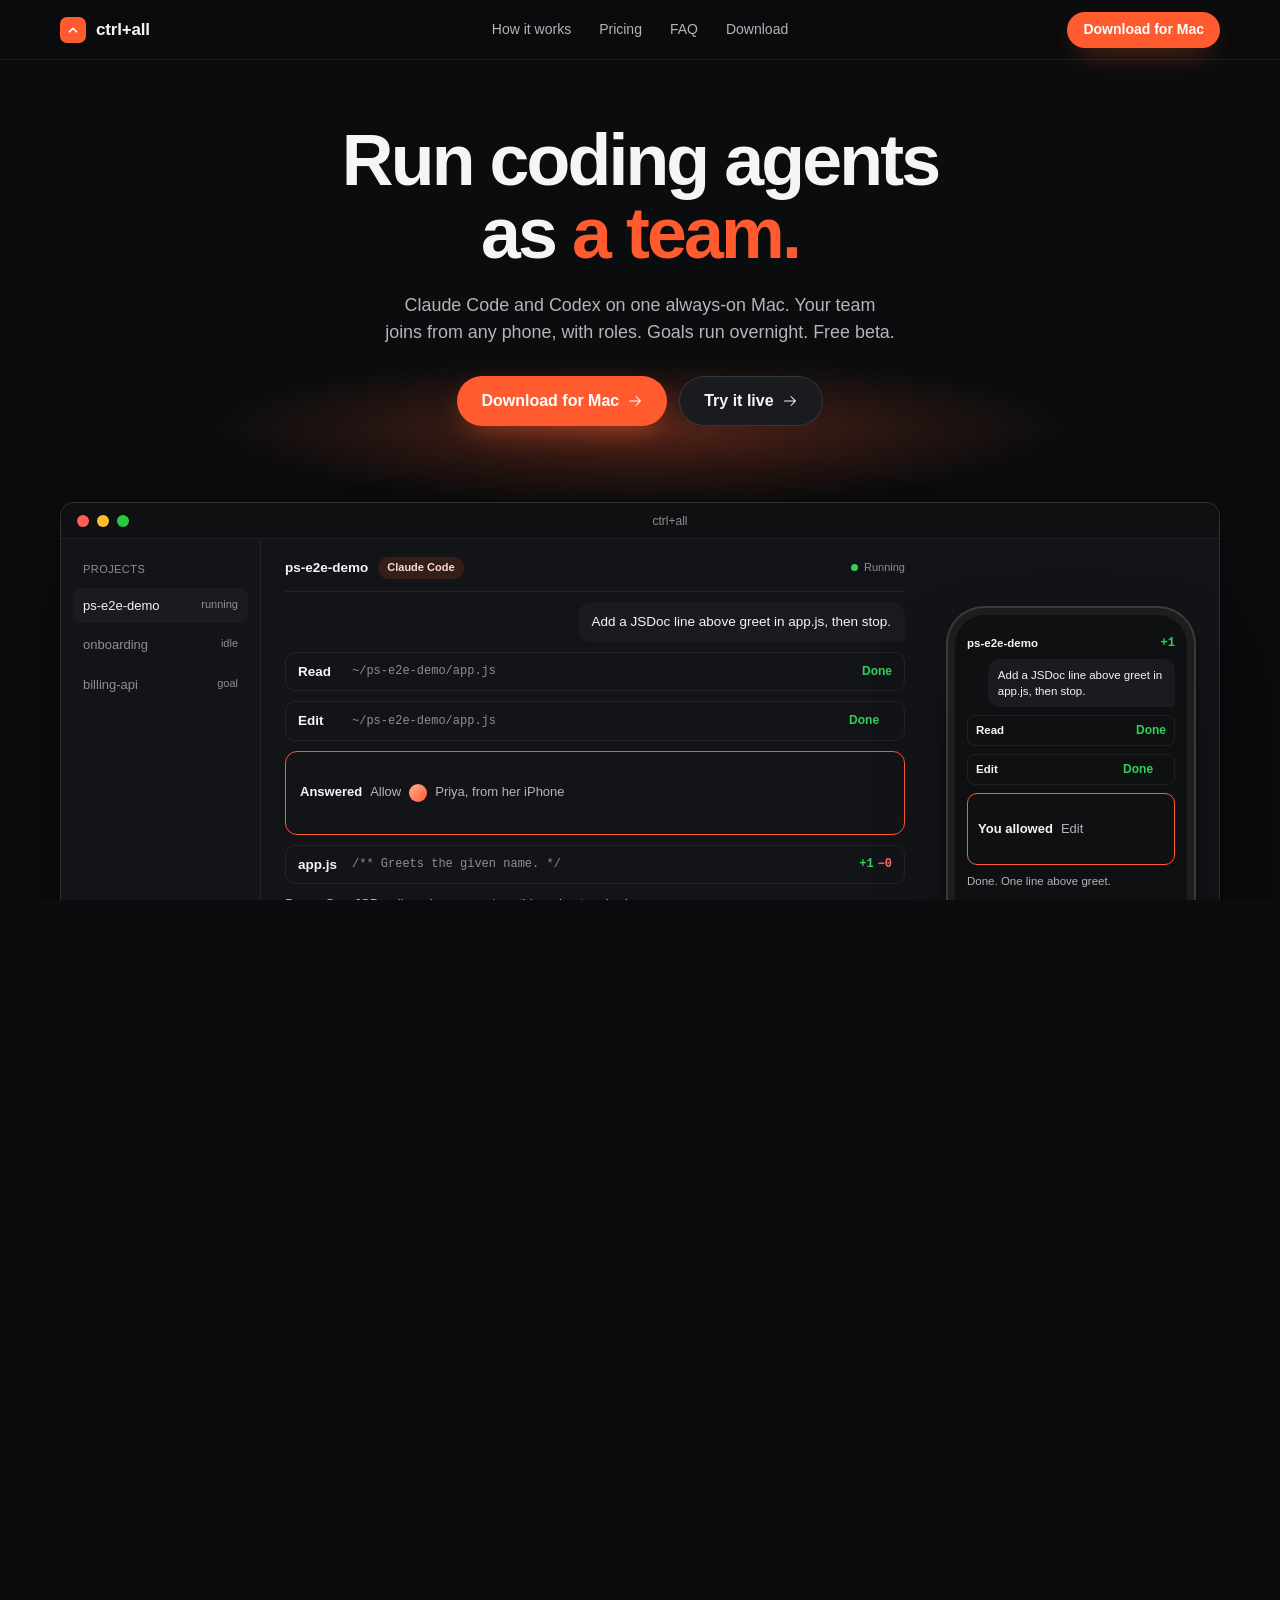
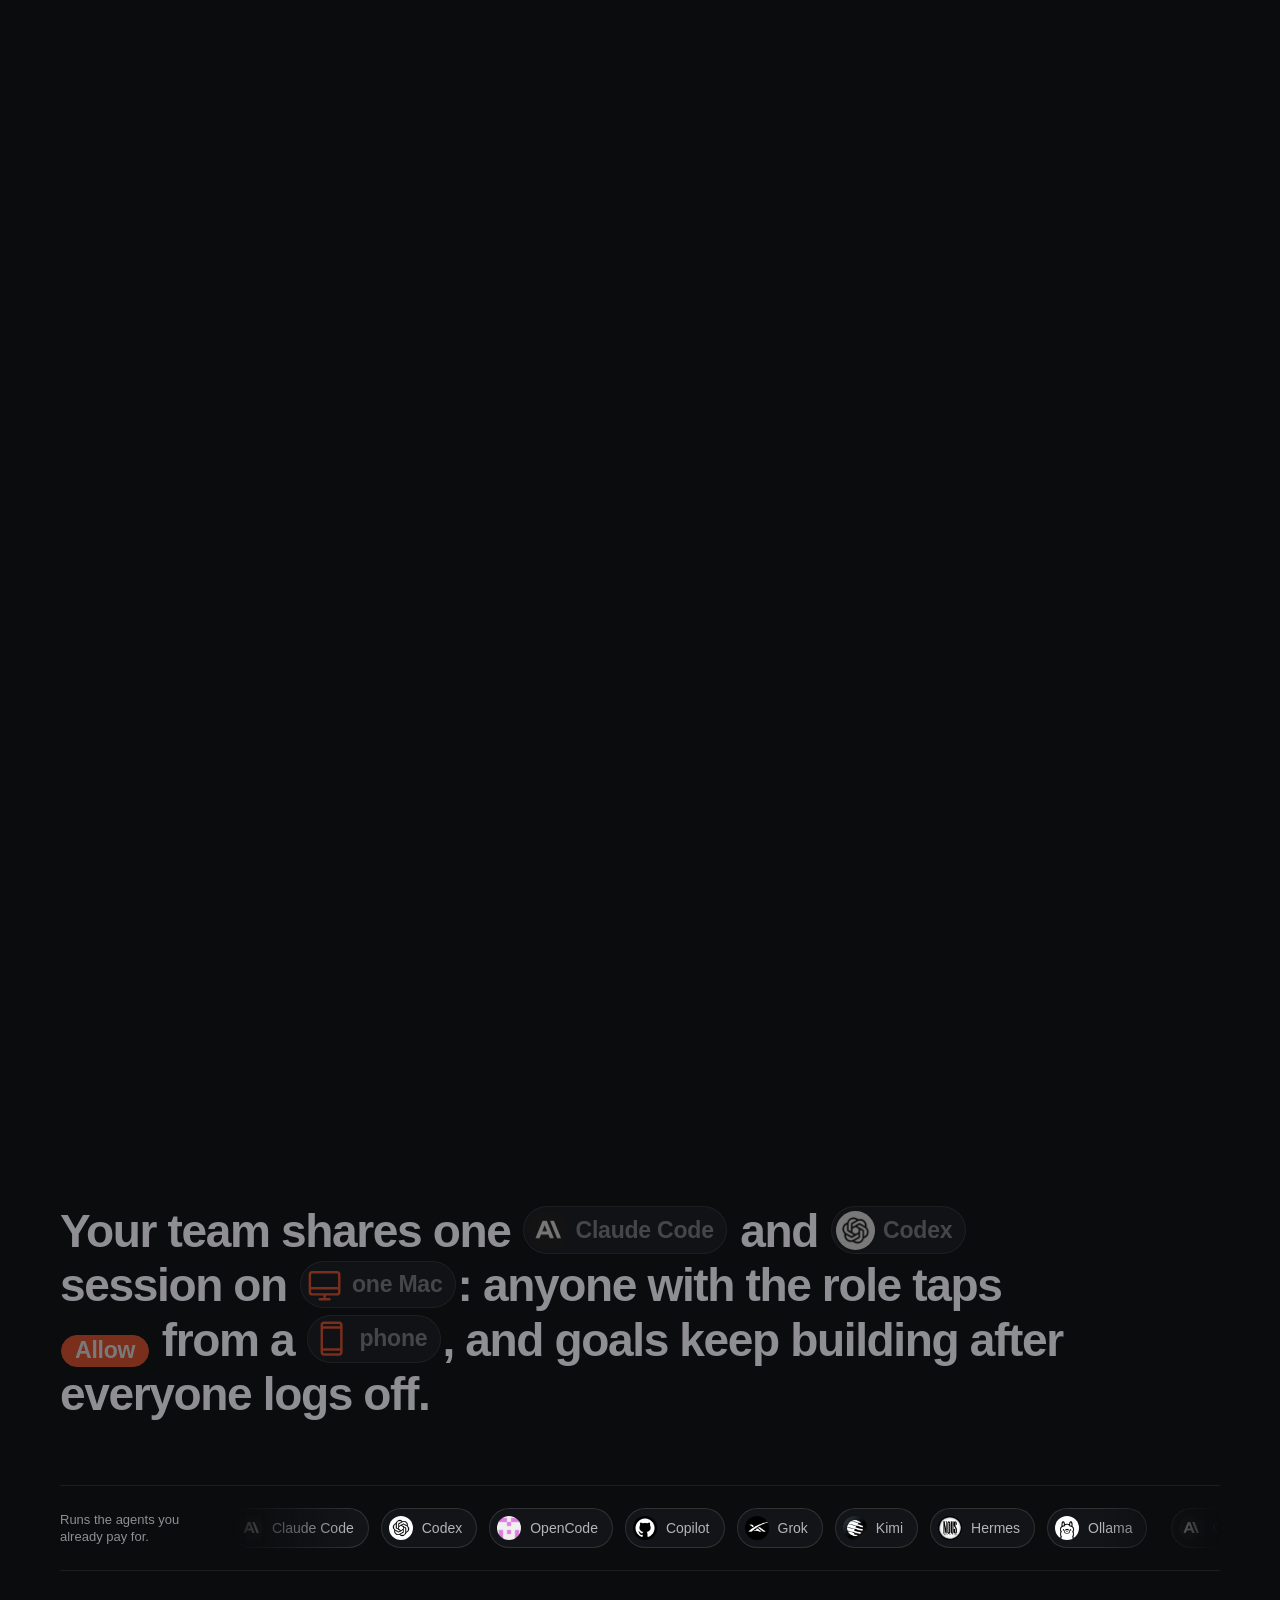
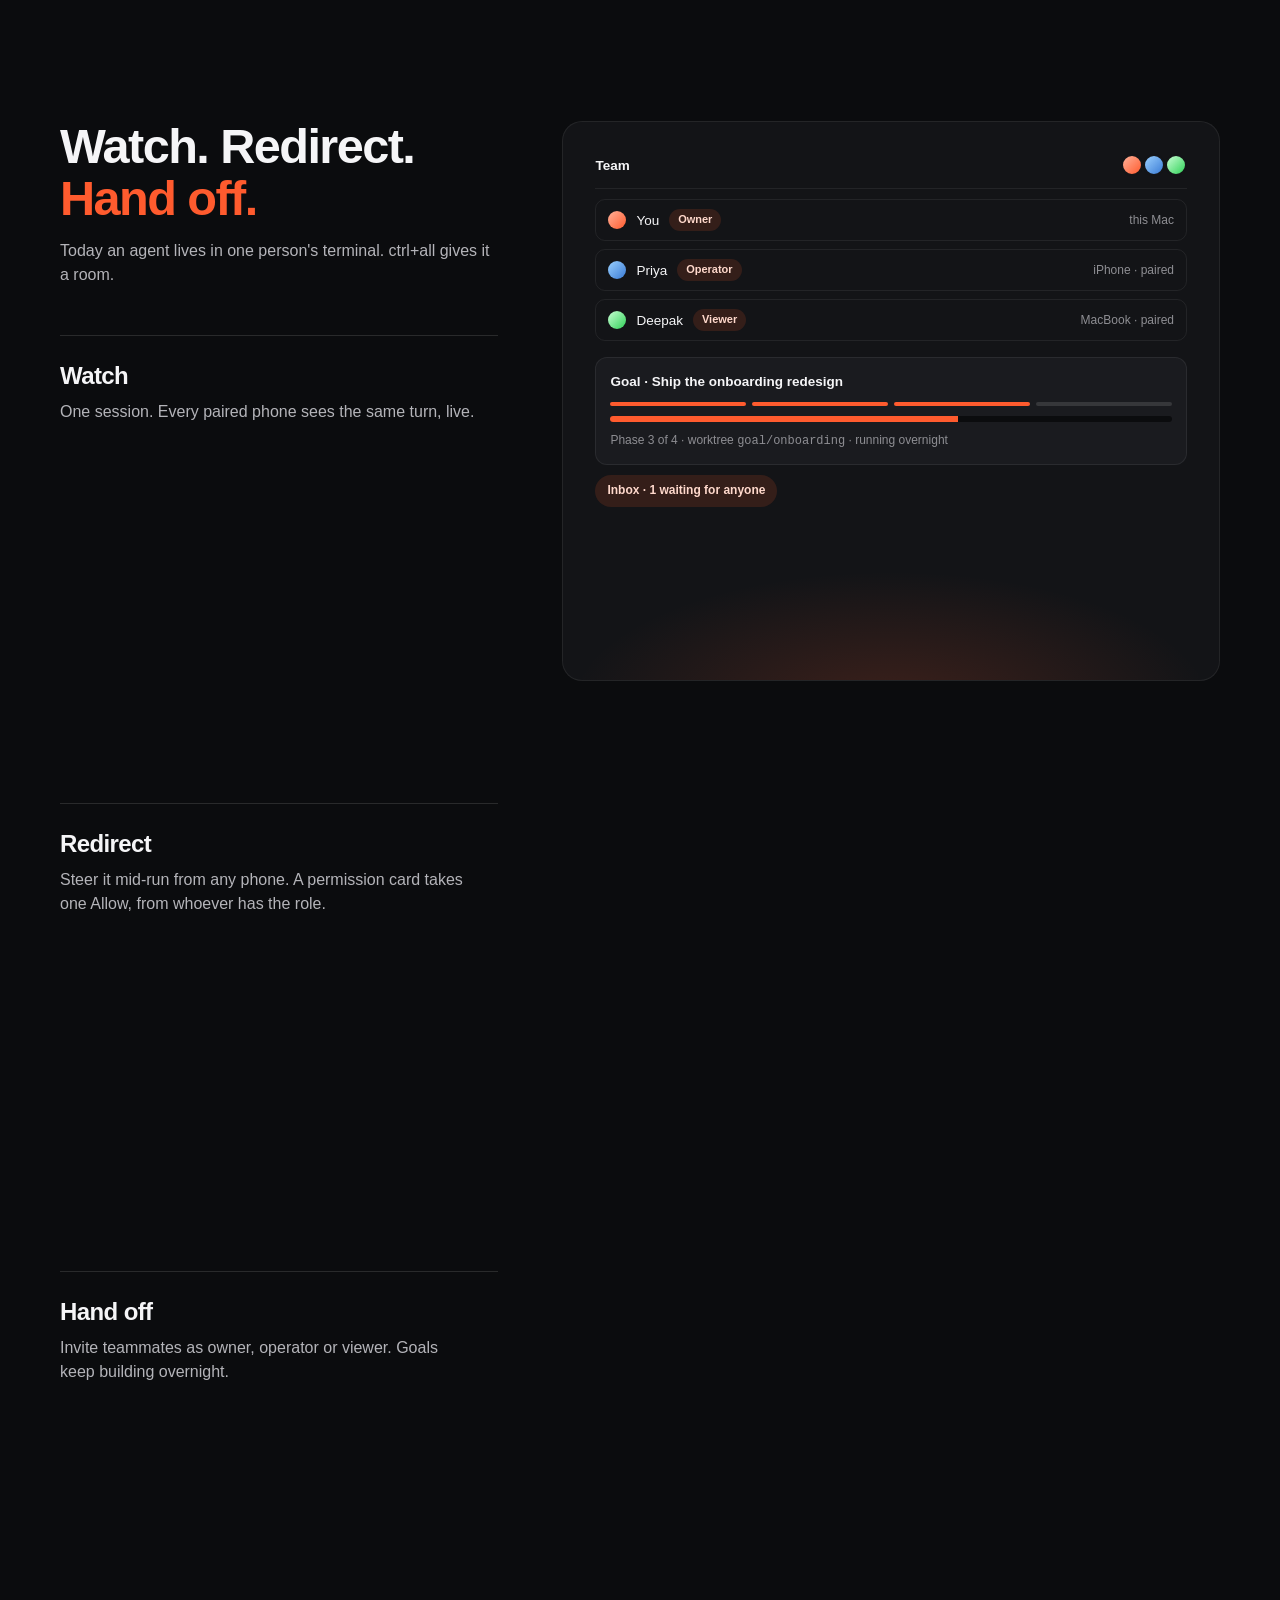
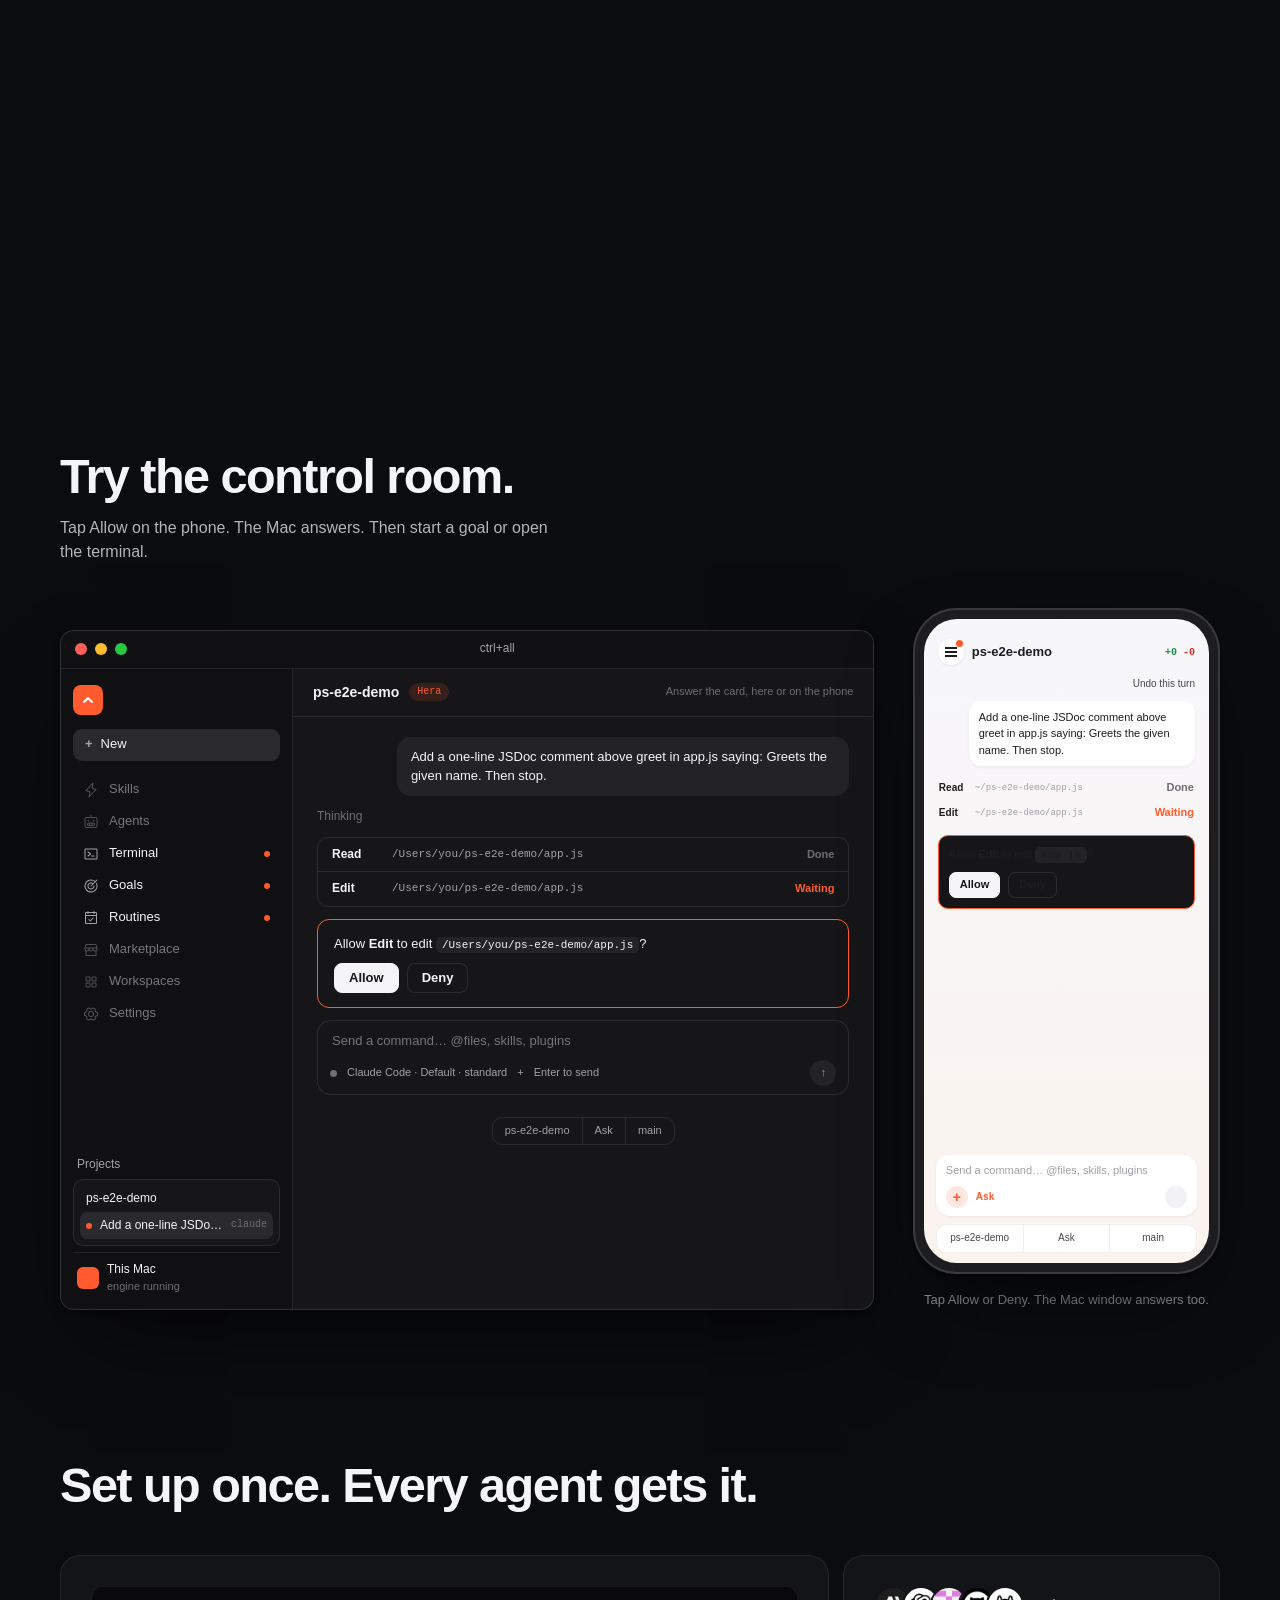
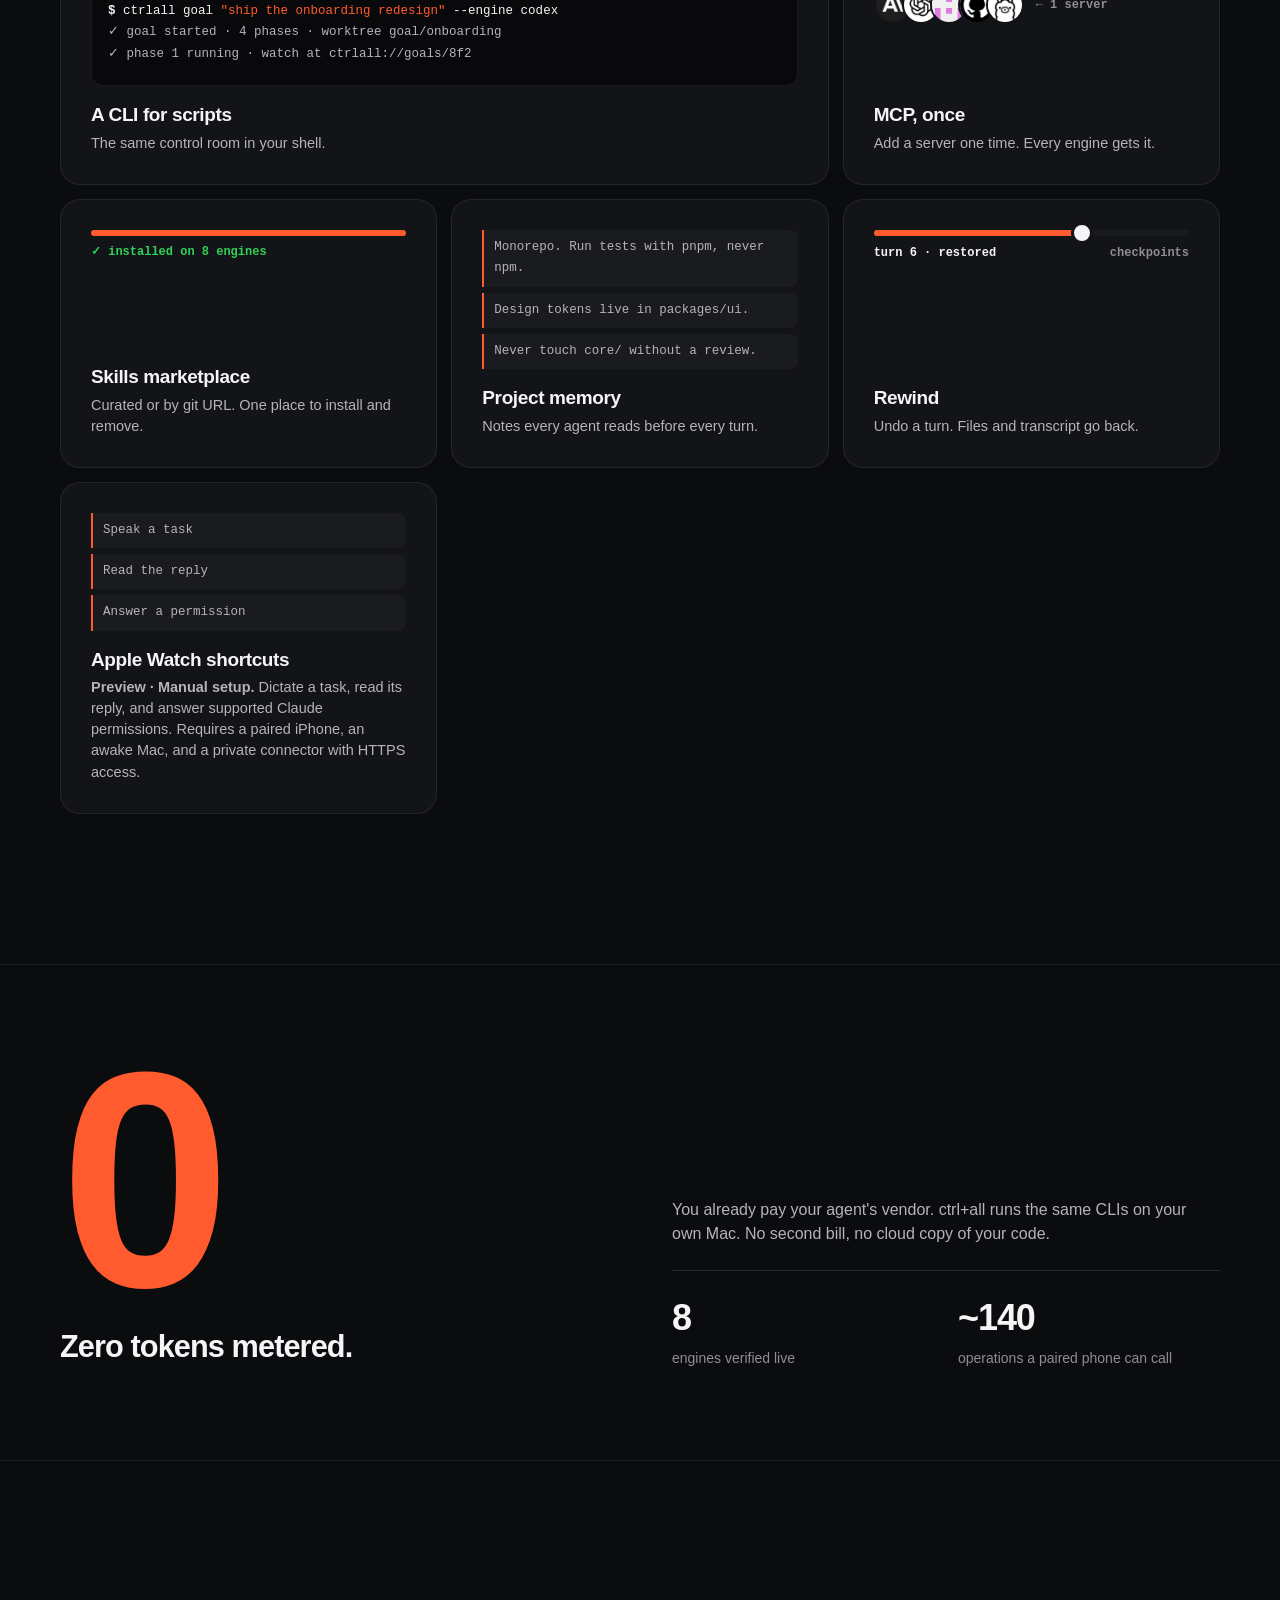
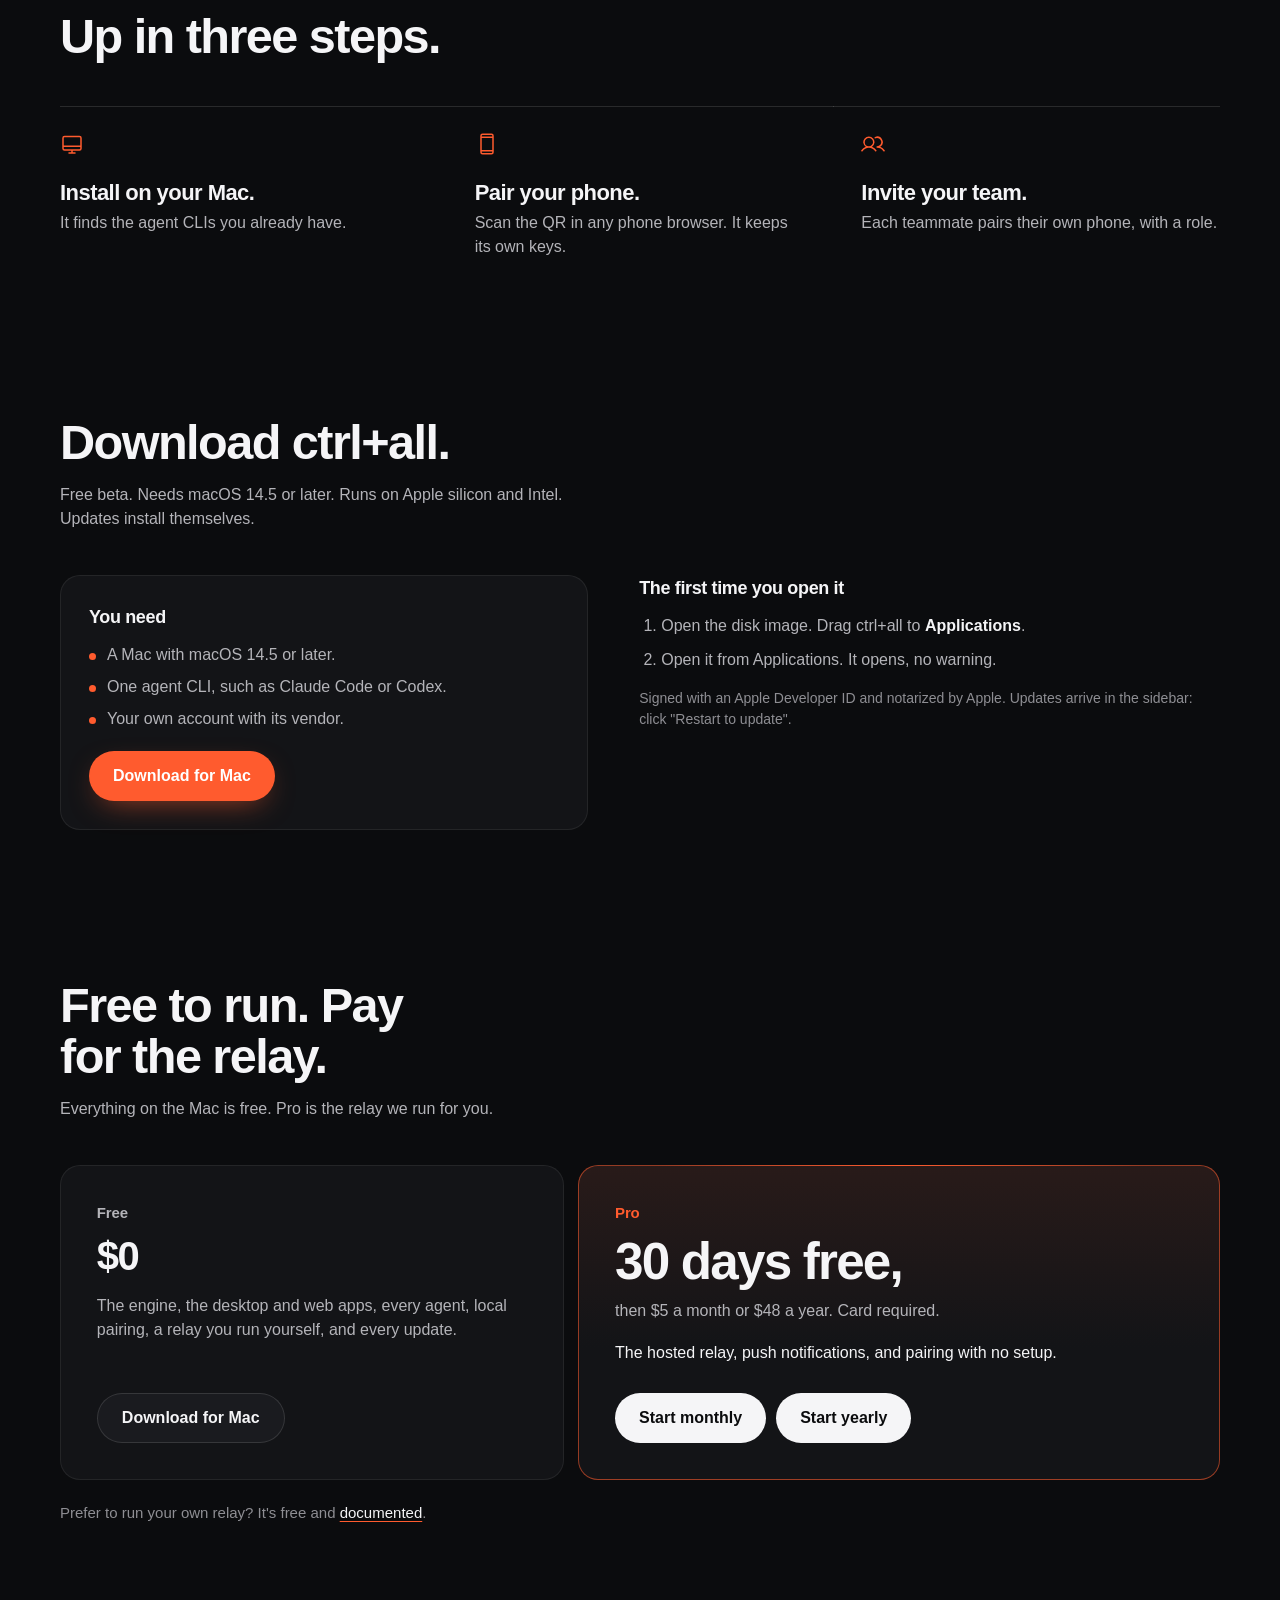
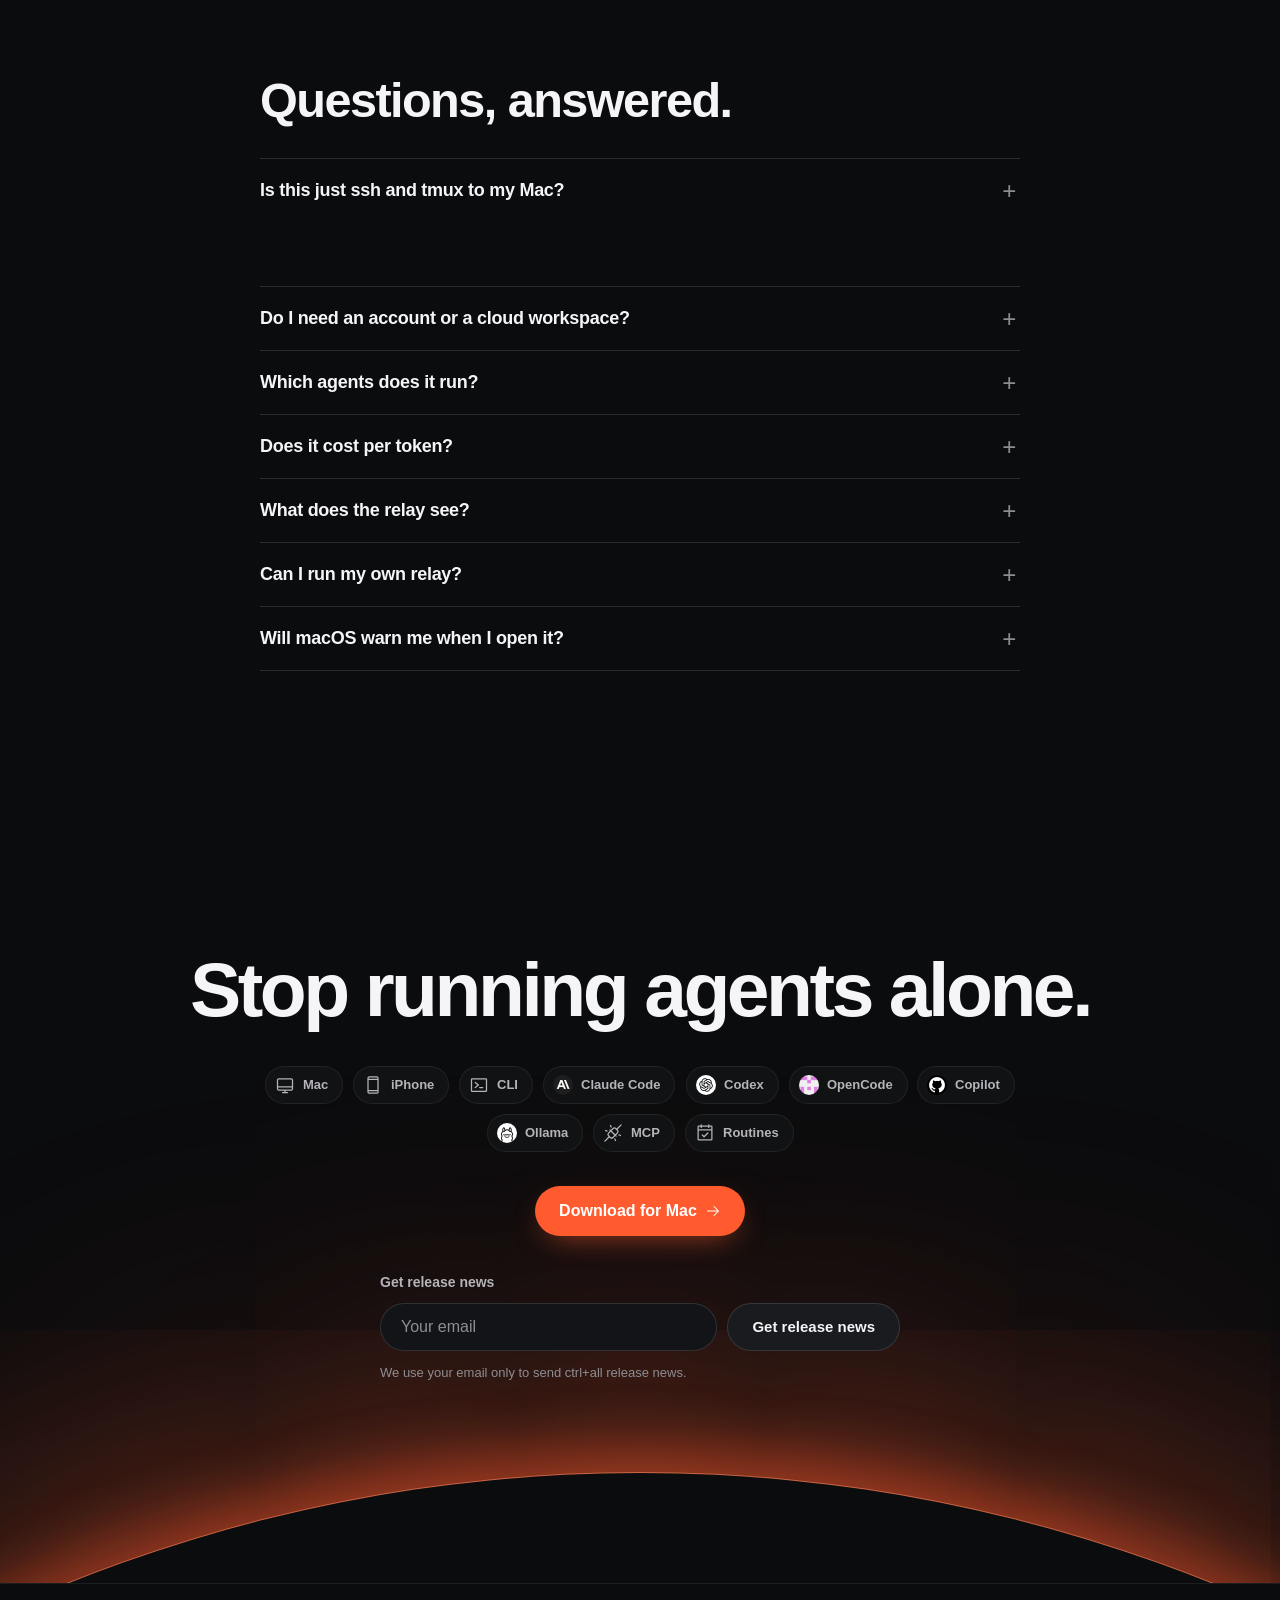
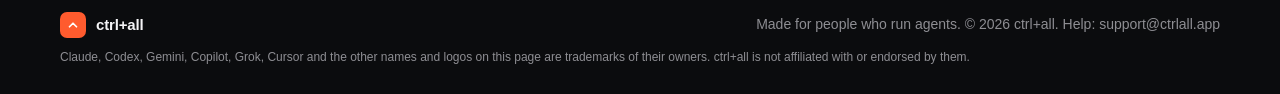
==== commit 54a5f5c3: "site: 2026-11-07T07:34Z from ctrlall@da13e66c" ====
--- a/index.html
+++ b/index.html
@@ -747,6 +747,11 @@
         <div class="mock rew" aria-hidden="true"><div class="trk"><span class="knob"></span></div><div class="lbl"><span class="swap"><span class="x">turn 7 · 3 files</span><span class="a">turn 6 · restored</span></span><span>checkpoints</span></div></div>
         <h3>Rewind</h3>
         <p>Undo a turn. Files and transcript go back.</p>
+      </article>
+      <article class="tile reveal">
+        <div class="mock notes" aria-hidden="true"><span style="--i:0">Speak a task</span><span style="--i:1">Read the reply</span><span style="--i:2">Answer a permission</span></div>
+        <h3>Apple Watch shortcuts</h3>
+        <p><strong>Preview · Manual setup.</strong> Dictate a task, read its reply, and answer supported Claude permissions. Requires a paired iPhone, an awake Mac, and a private connector with HTTPS access.</p>
       </article>
     </div>
   </div>
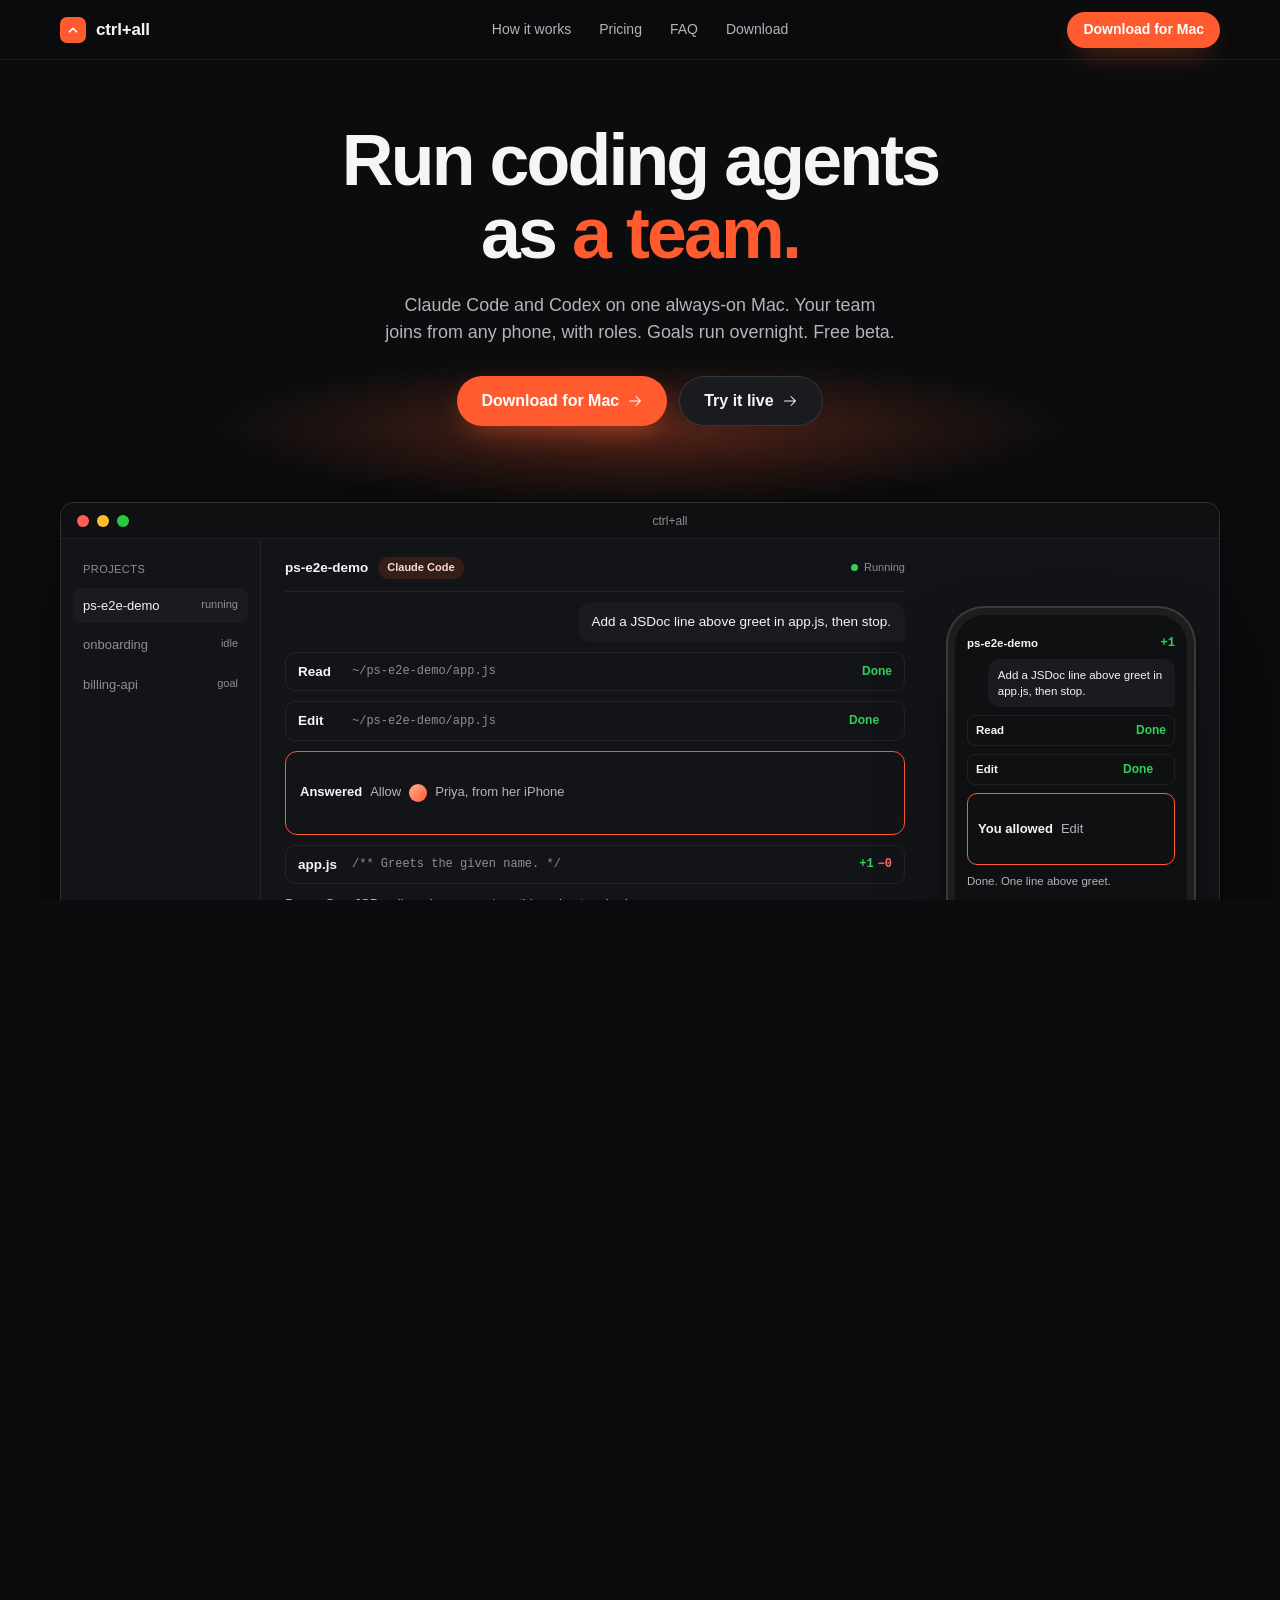
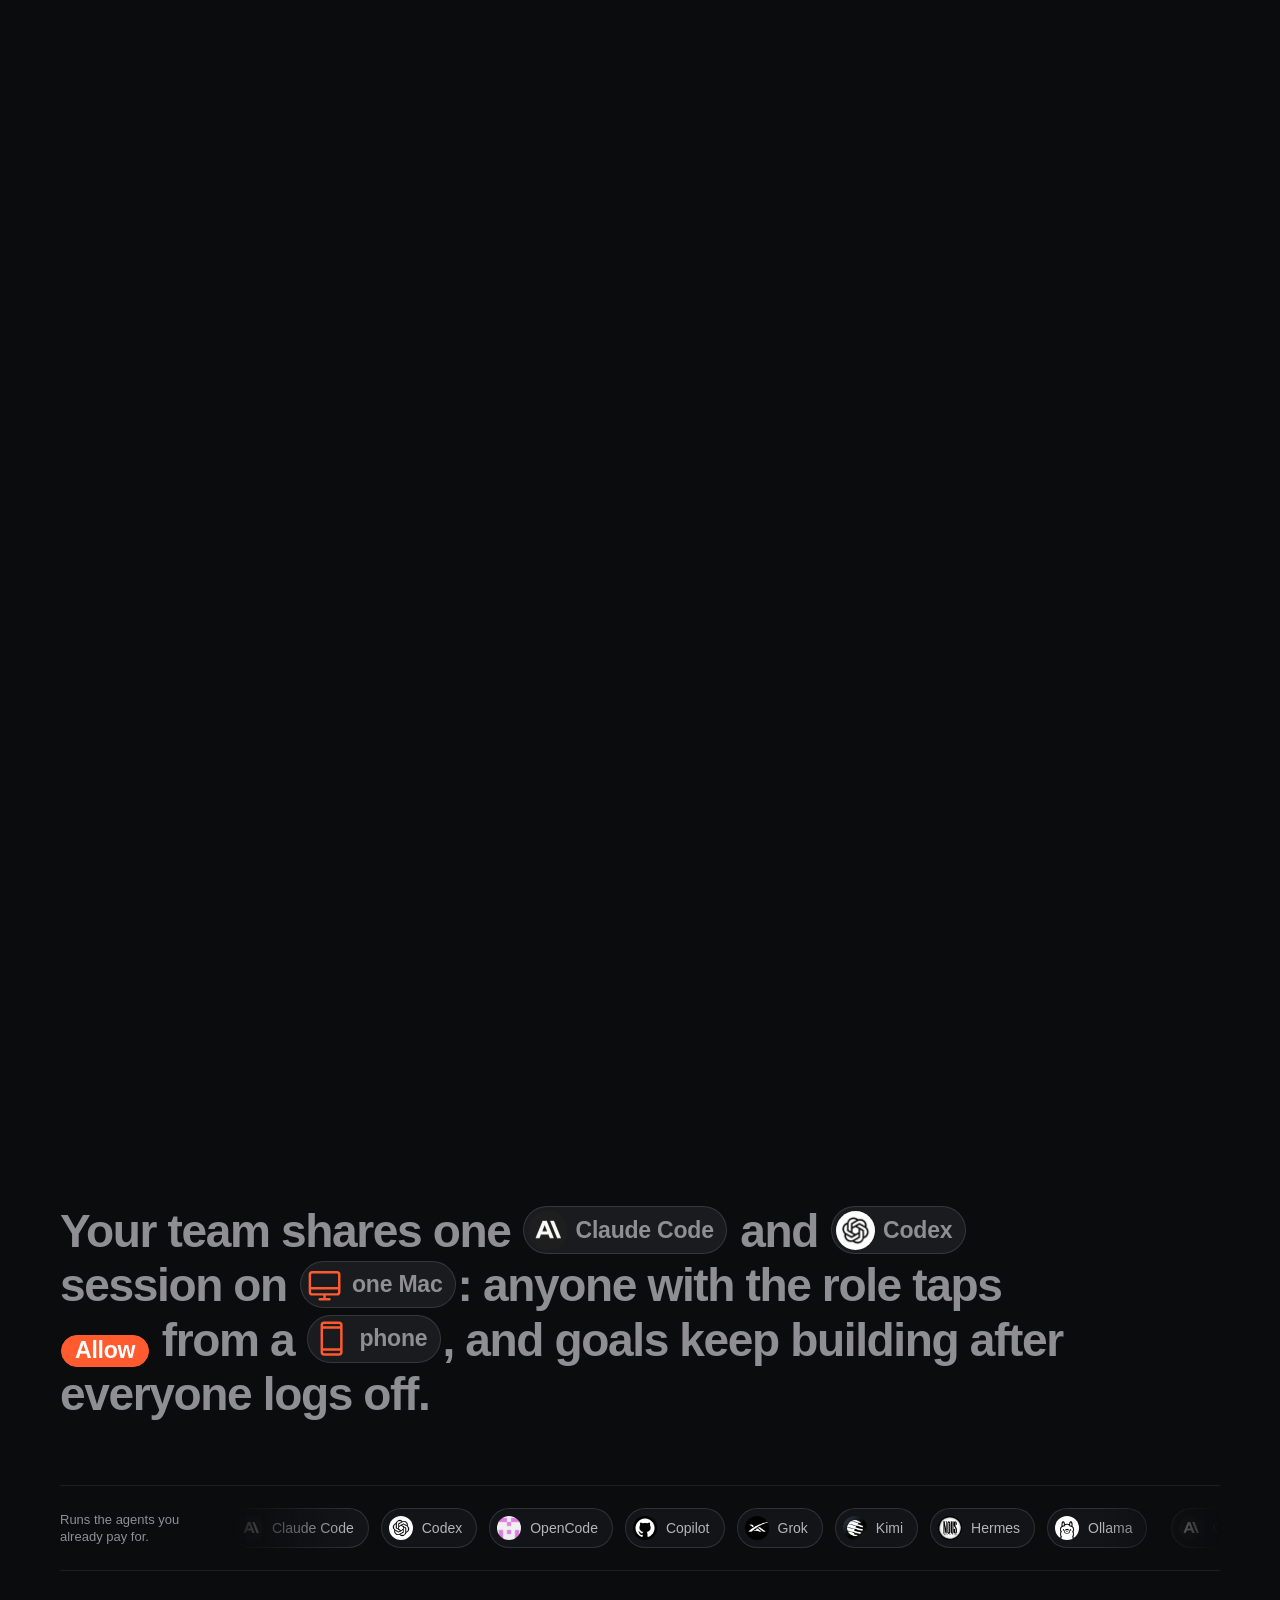
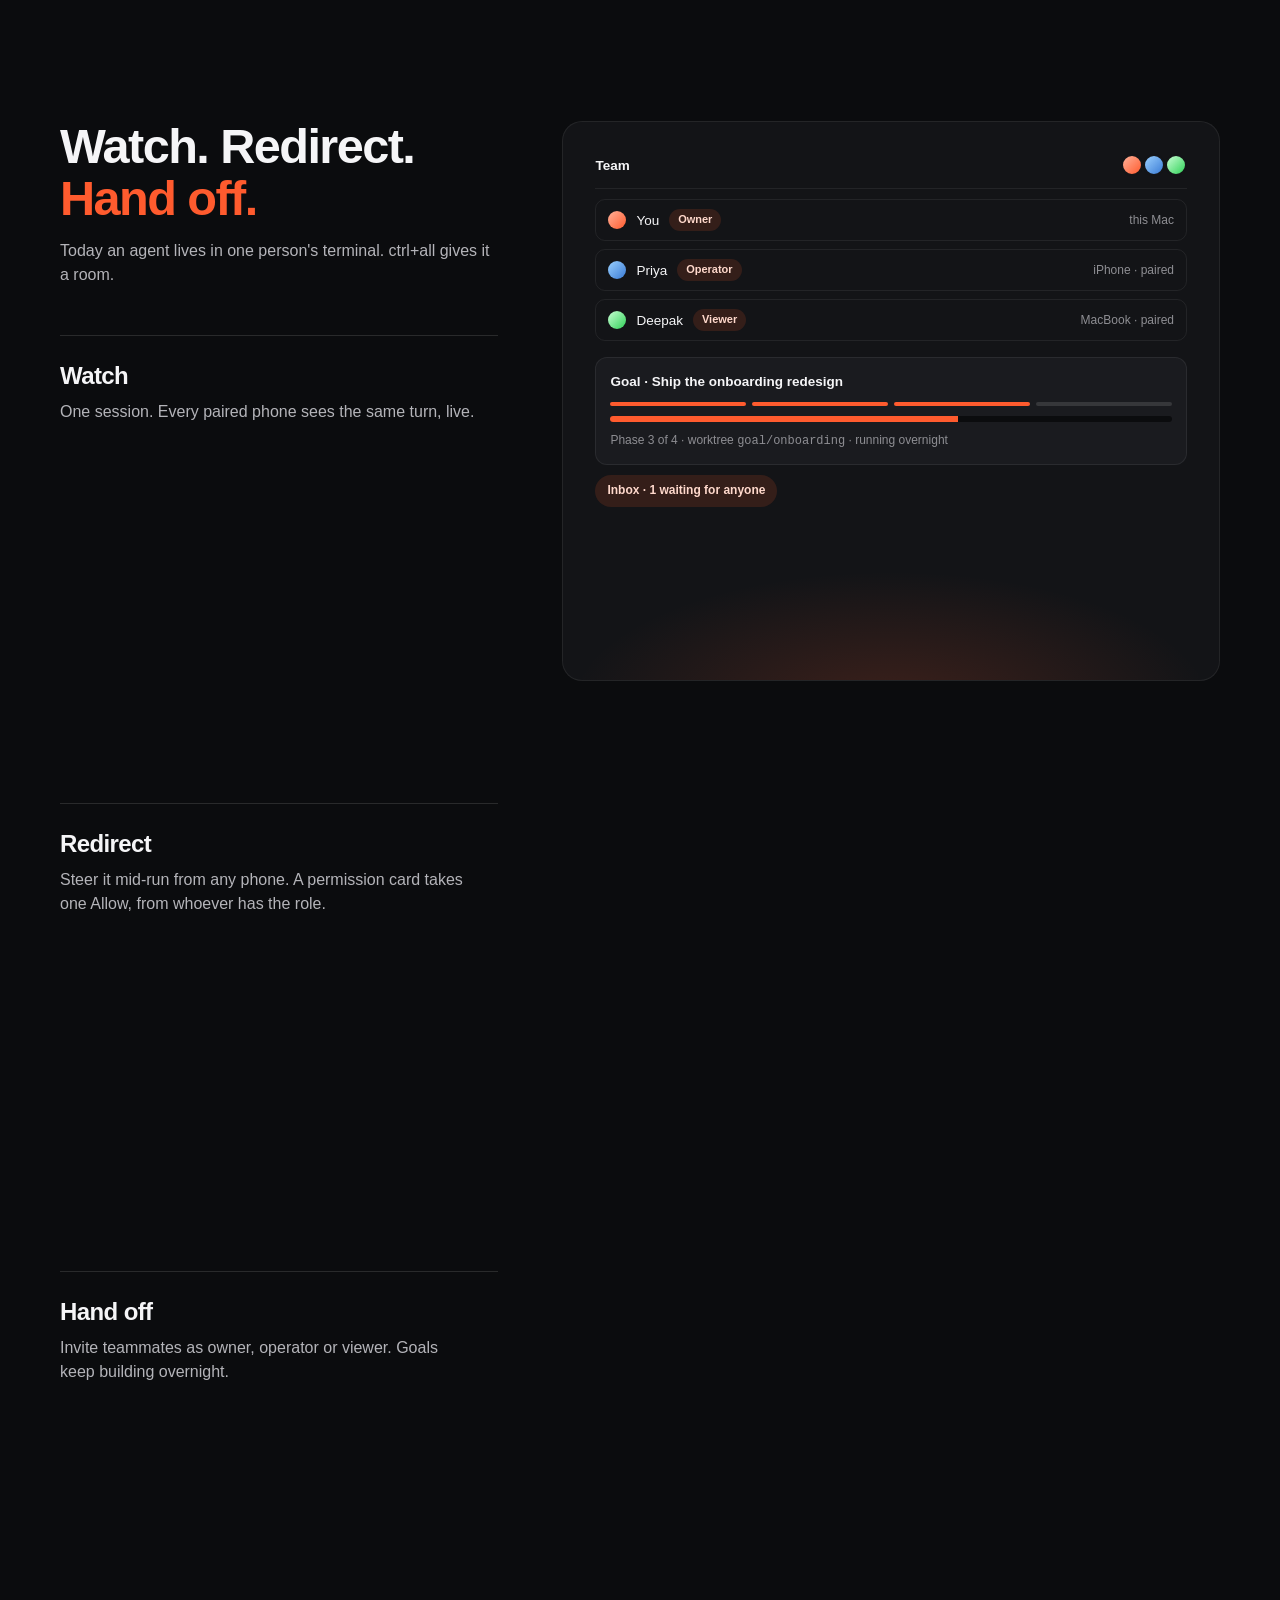
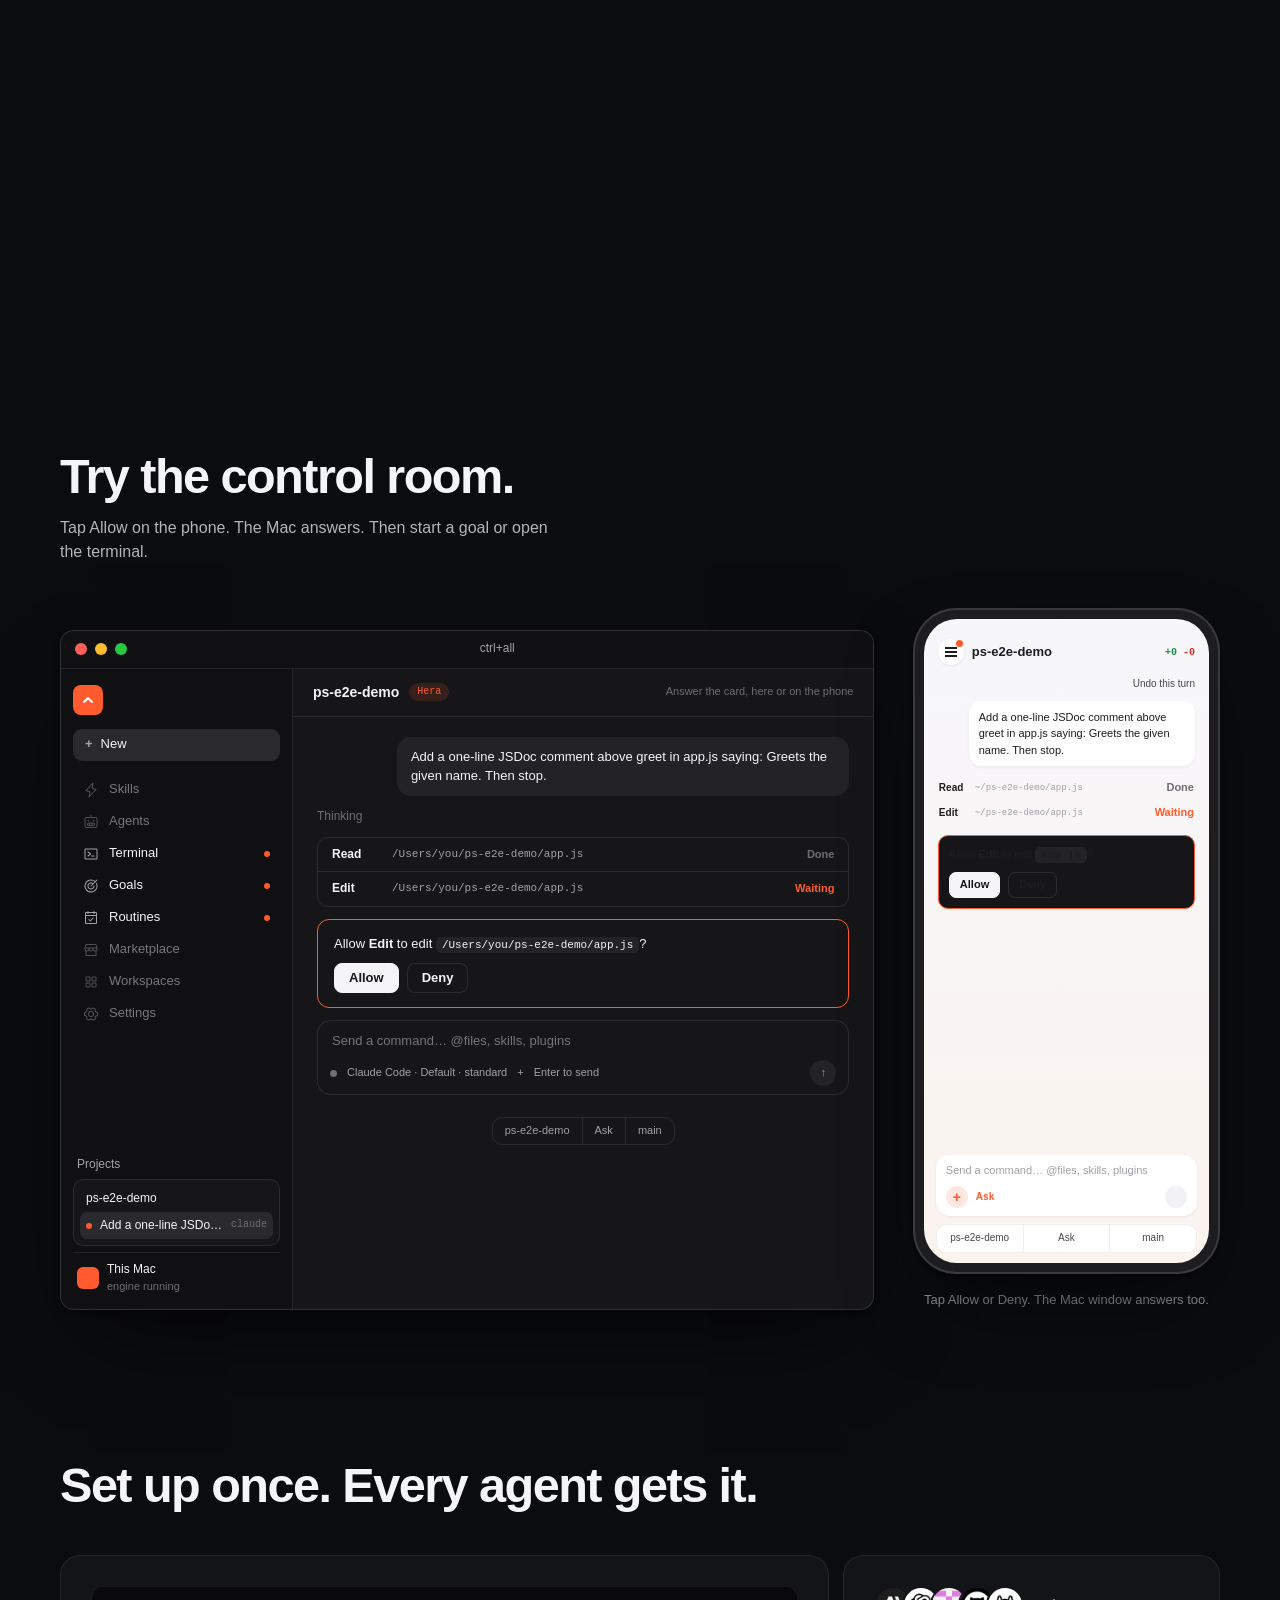
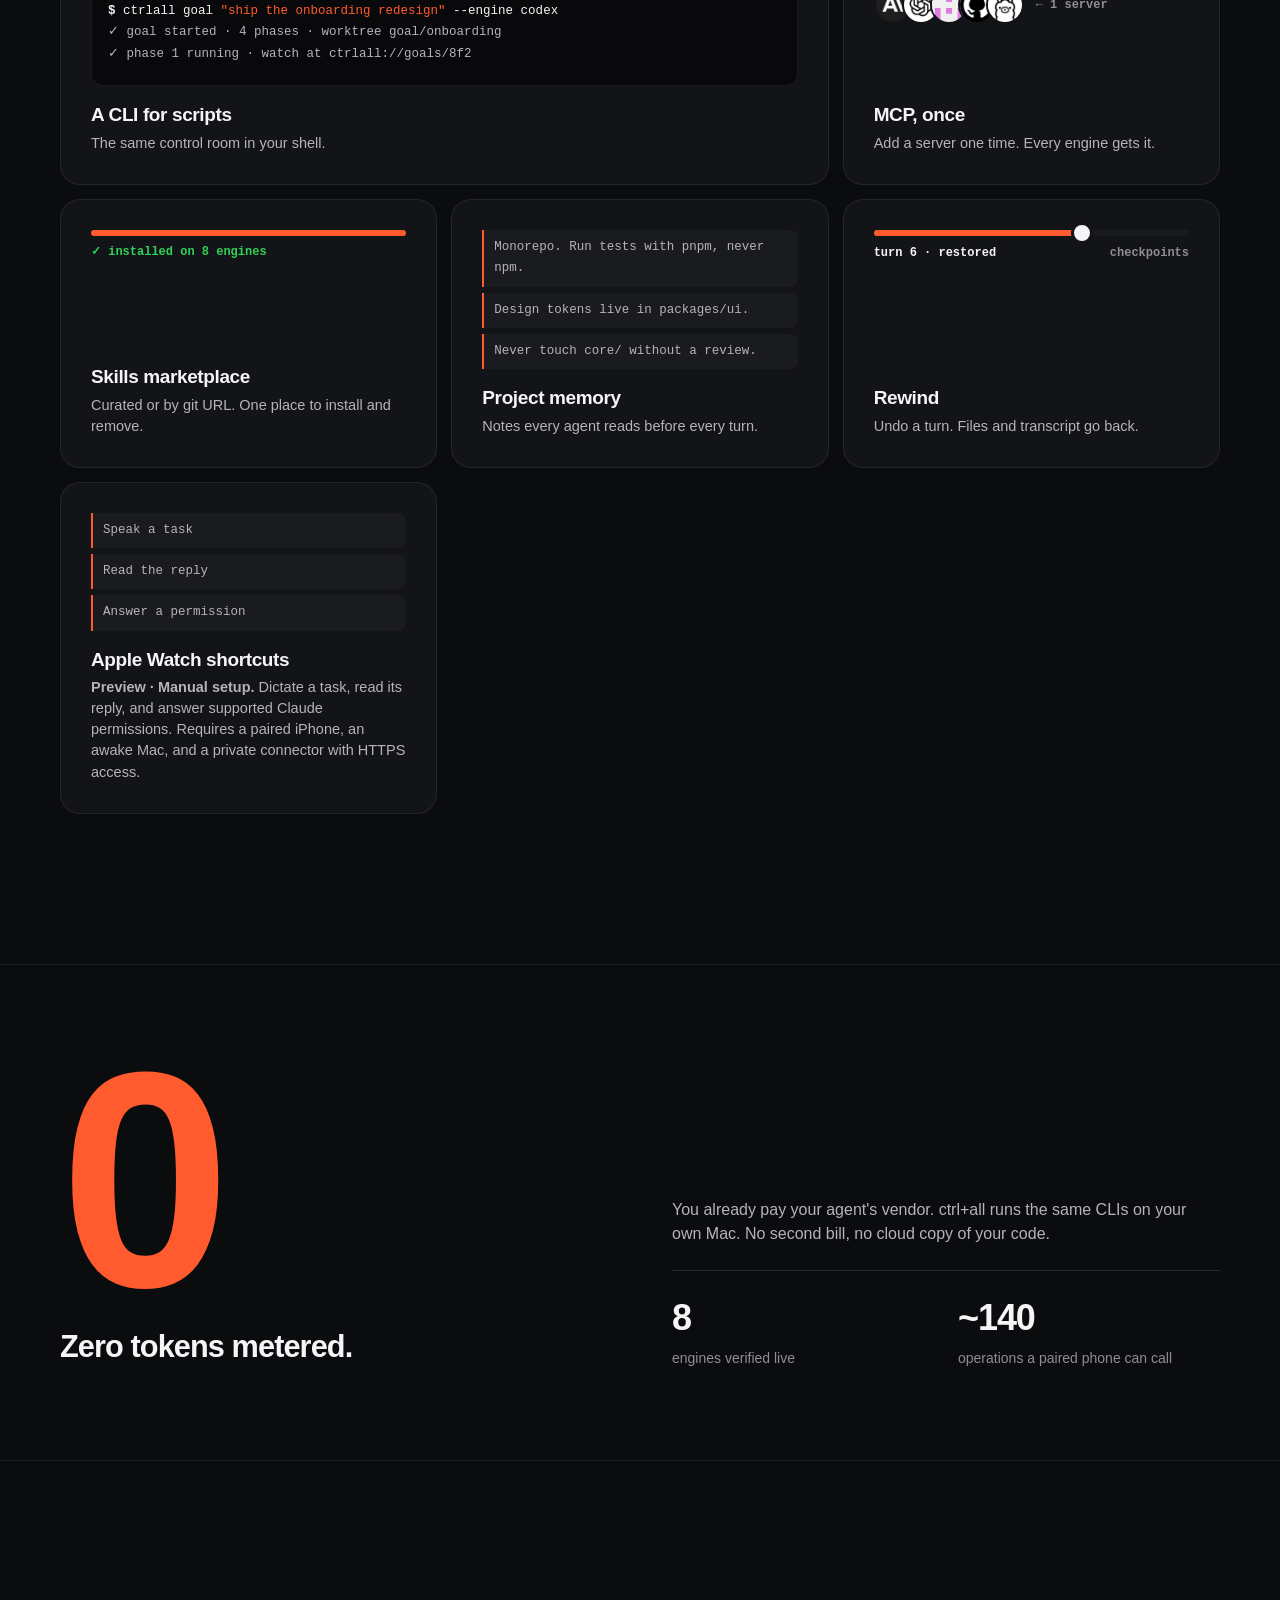
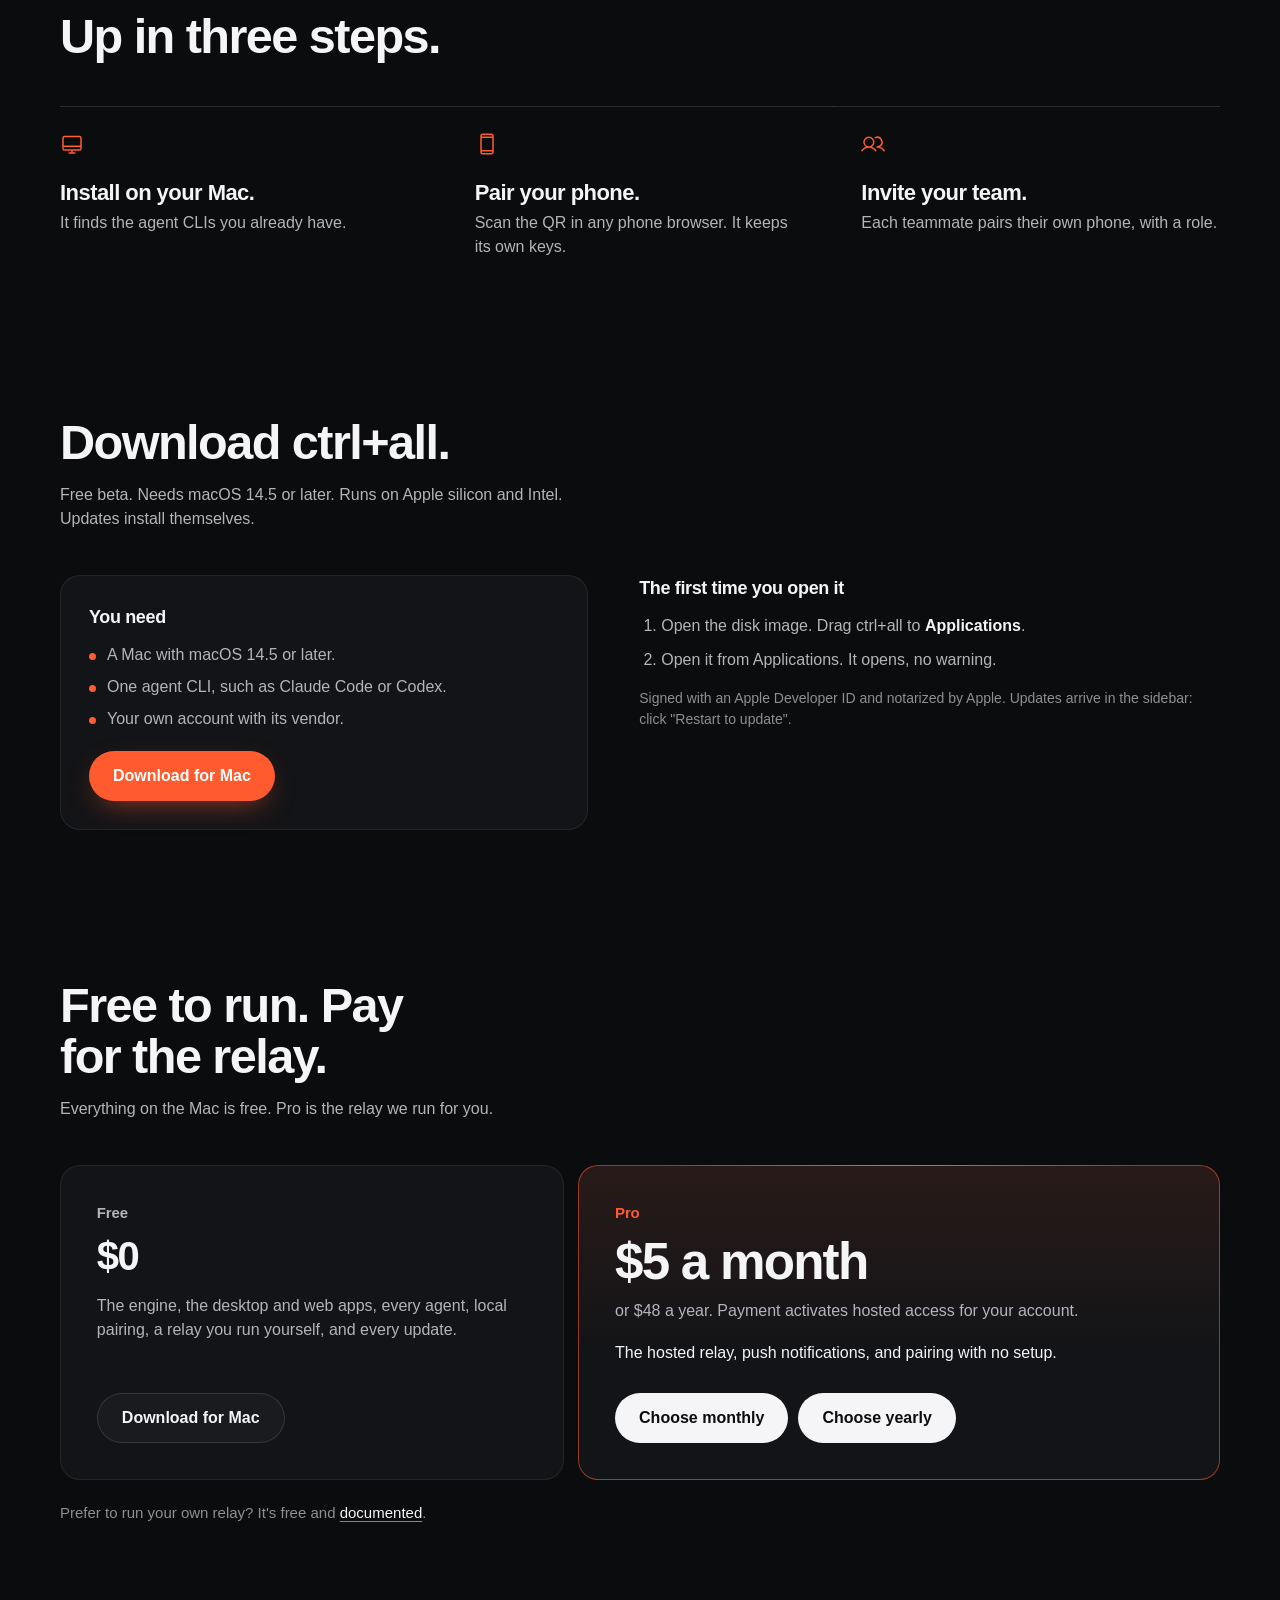
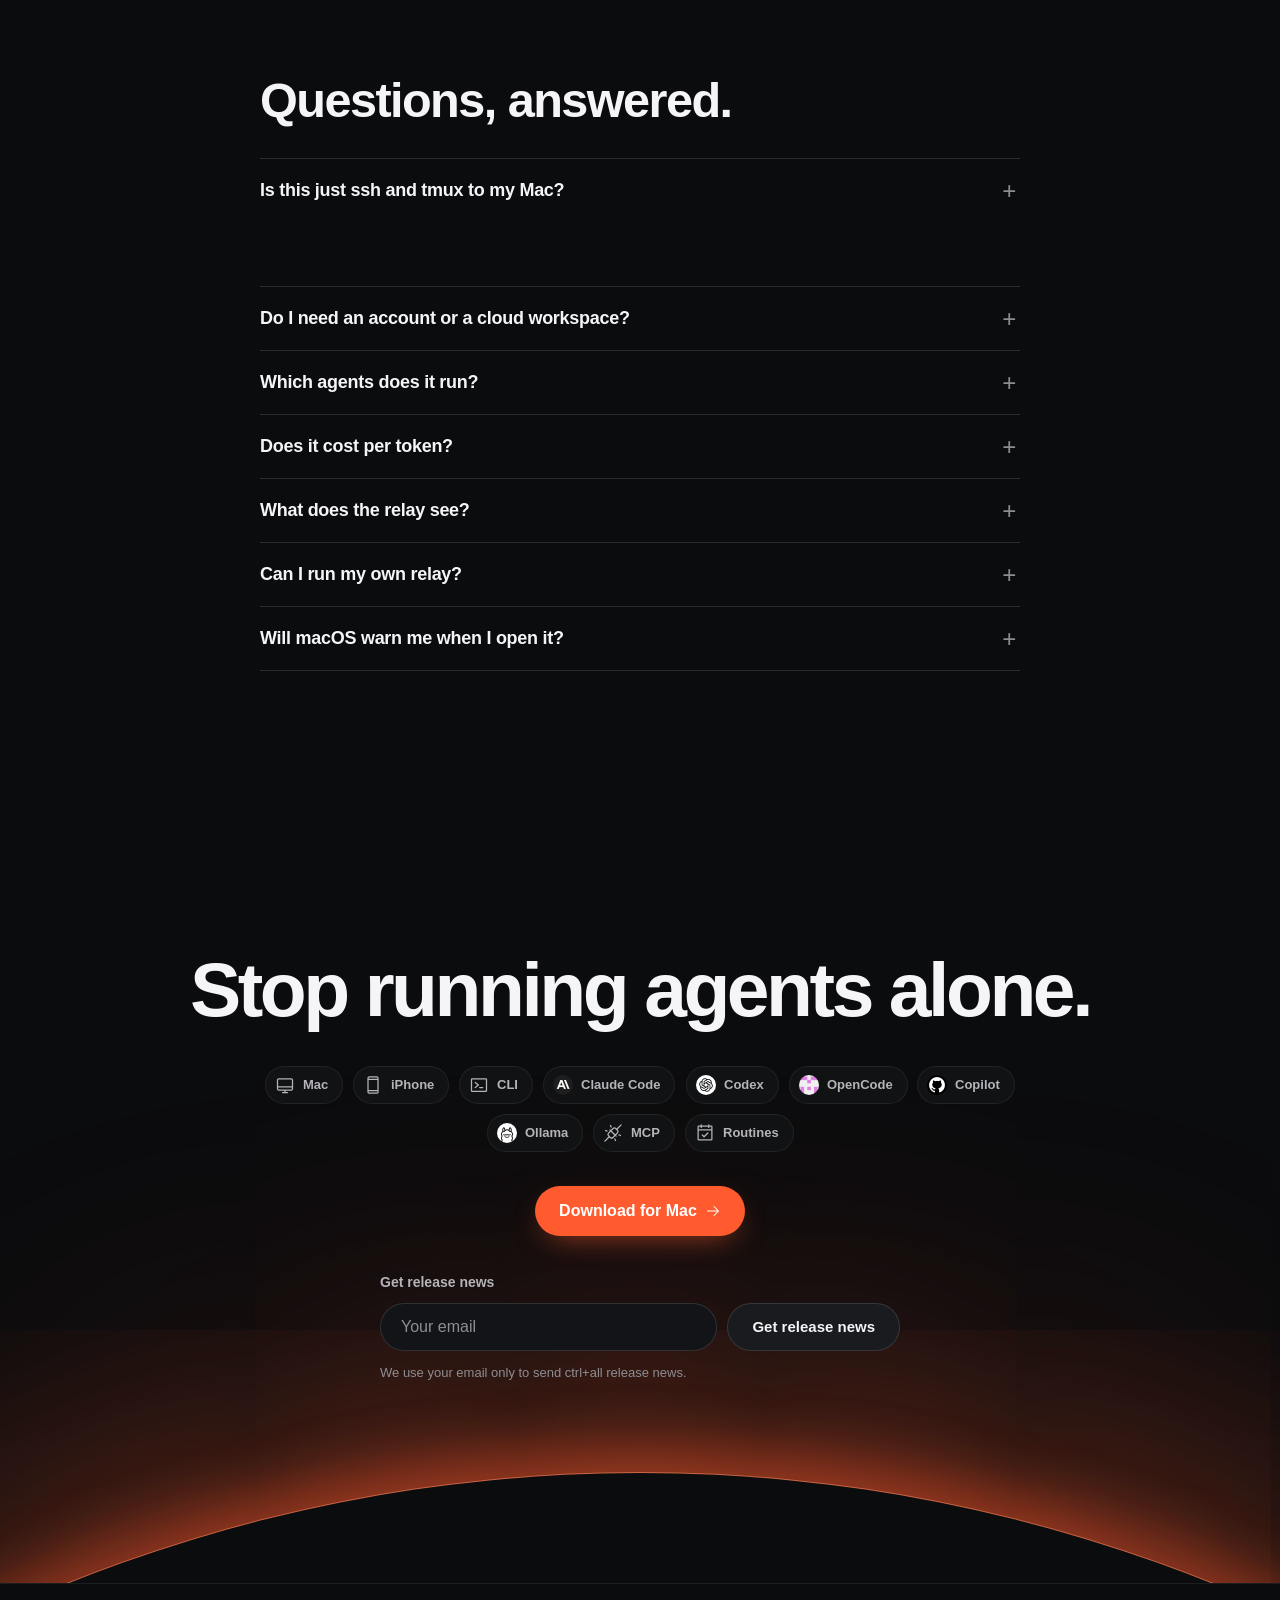
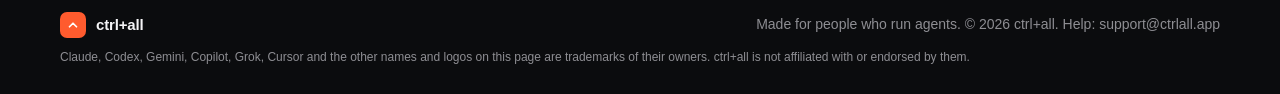
==== commit aefb917c: "site: prepare canonical account checkout [skip ci]" ====
--- a/index.html
+++ b/index.html
@@ -825,11 +825,11 @@
         <a class="btn btn-2" href="#download">Download for Mac</a>
       </article>
       <article class="pr-card pr-pro reveal" style="--i:2" aria-labelledby="pr-pro-h">
-        <p class="pr-top"><b class="pr-name" id="pr-pro-h">Pro</b> <span class="pr-price"><span class="pr-amount">30 days free,</span></span> <span class="pr-alt">then $5 a month or $48 a year. Card required.</span></p>
+        <p class="pr-top"><b class="pr-name" id="pr-pro-h">Pro</b> <span class="pr-price"><span class="pr-amount">$5 a month</span></span> <span class="pr-alt">or $48 a year. Payment activates hosted access for your account.</span></p>
         <p class="pr-what">The hosted relay, push notifications, and pairing with no setup.</p>
         <div class="pr-ctas">
-          <a class="btn" href="https://checkout.dodopayments.com/buy/pdt_0NrMZKt0LWQFKmneCbQ7X?quantity=1&amp;redirect_url=https%3A%2F%2Fctrlall.app%2Fkey">Start monthly</a>
-          <a class="btn" href="https://checkout.dodopayments.com/buy/pdt_0NrMZKuuD93FA9fv6woGH?quantity=1&amp;redirect_url=https%3A%2F%2Fctrlall.app%2Fkey">Start yearly</a>
+          <a class="btn" href="https://ctrlall.app/?pro_plan=monthly">Choose monthly</a>
+          <a class="btn" href="https://ctrlall.app/?pro_plan=yearly">Choose yearly</a>
         </div>
       </article>
     </div>
@@ -1297,10 +1297,12 @@
 })();
 </script>
 <script src="demo.js" defer></script>
+<script type="module" src="pro-account.js"></script>
 <script>
 /* download gate: every download link opens the dialog; Google sign-in posts its credential to the
    Worker, which logs the lead and answers the DMG URL. The GitHub releases link stays as the way out. */
 (function () {
+  if (["pro_request", "pro_plan", "pro_receipt", "pro_manage"].some(key => new URLSearchParams(location.search).has(key))) return;
   var dlg = document.getElementById("wl"), slot = document.getElementById("gate-btn"), note = dlg && dlg.querySelector("[data-gate-note]");
   if (!dlg || !slot) return;
   var CLIENT_ID = "615632895904-thc6ojn9g6i8cnbnh2f42v0oq3q4ct84.apps.googleusercontent.com";
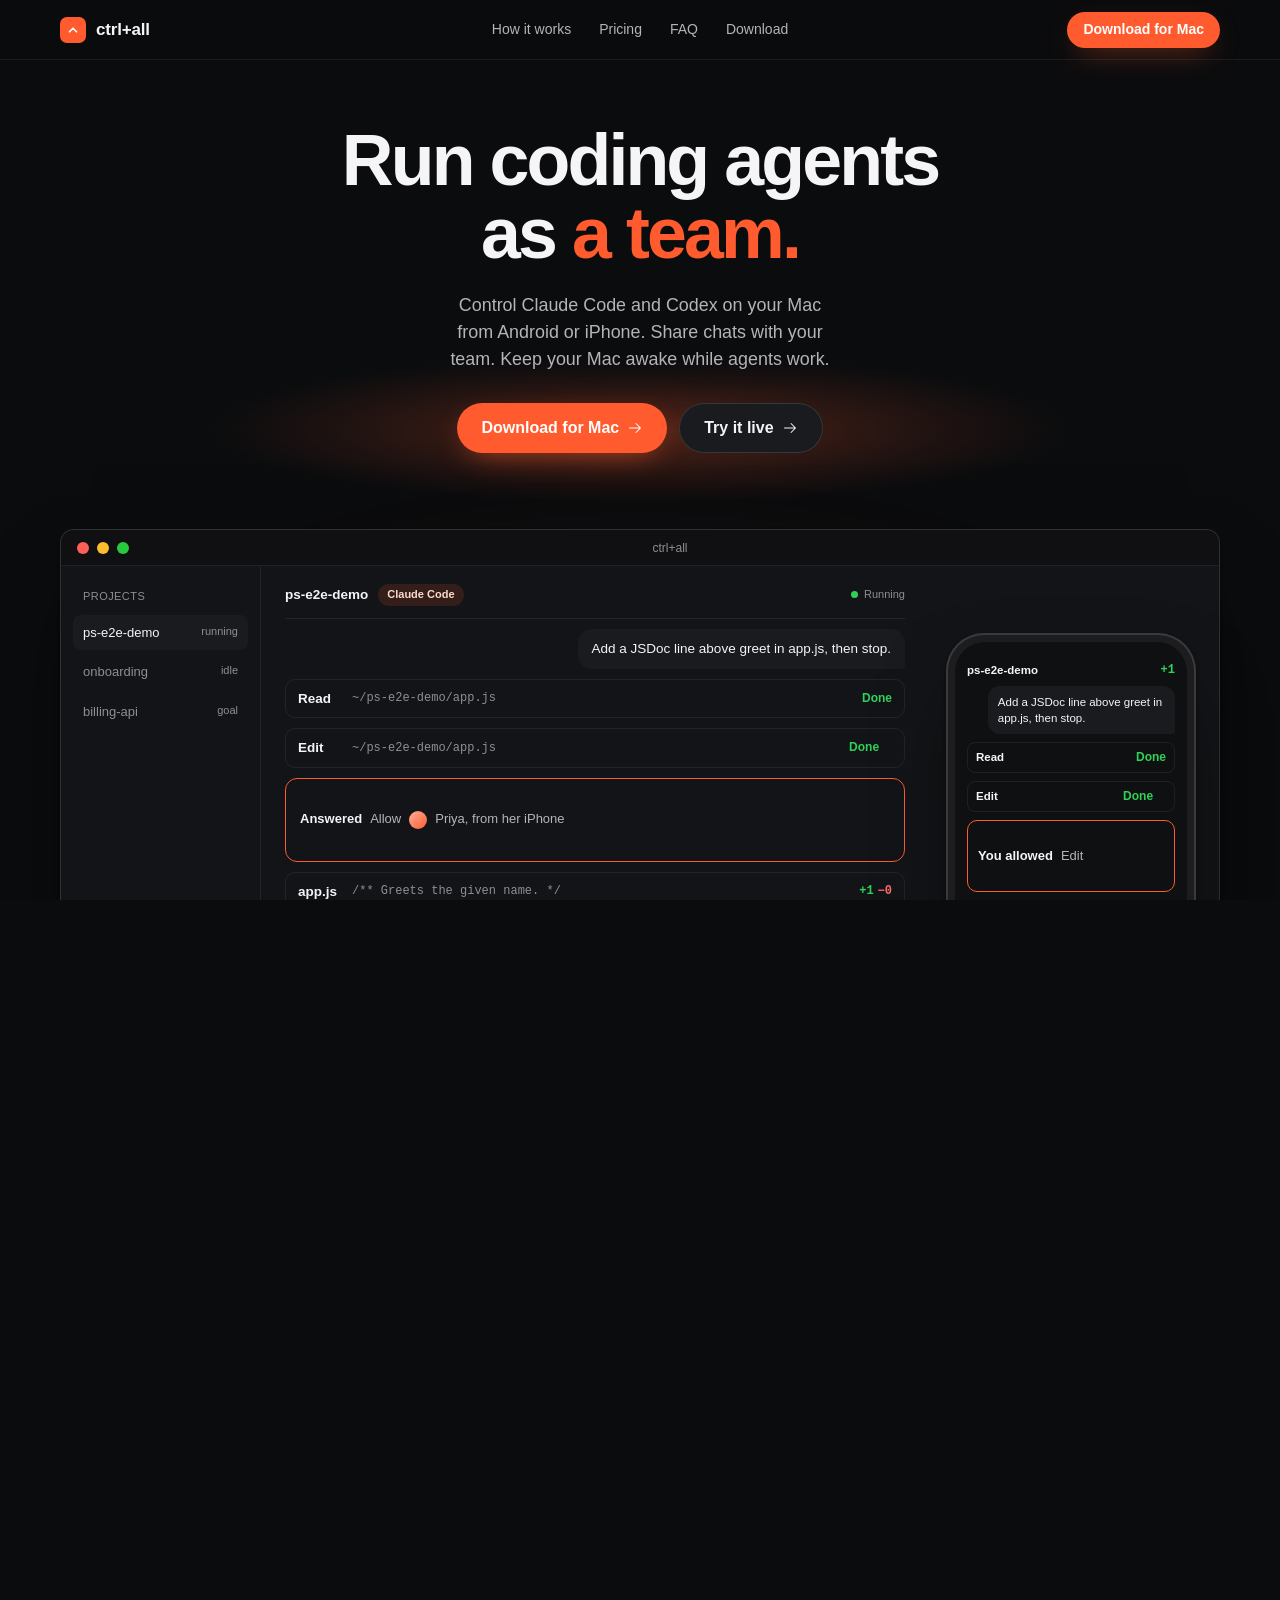
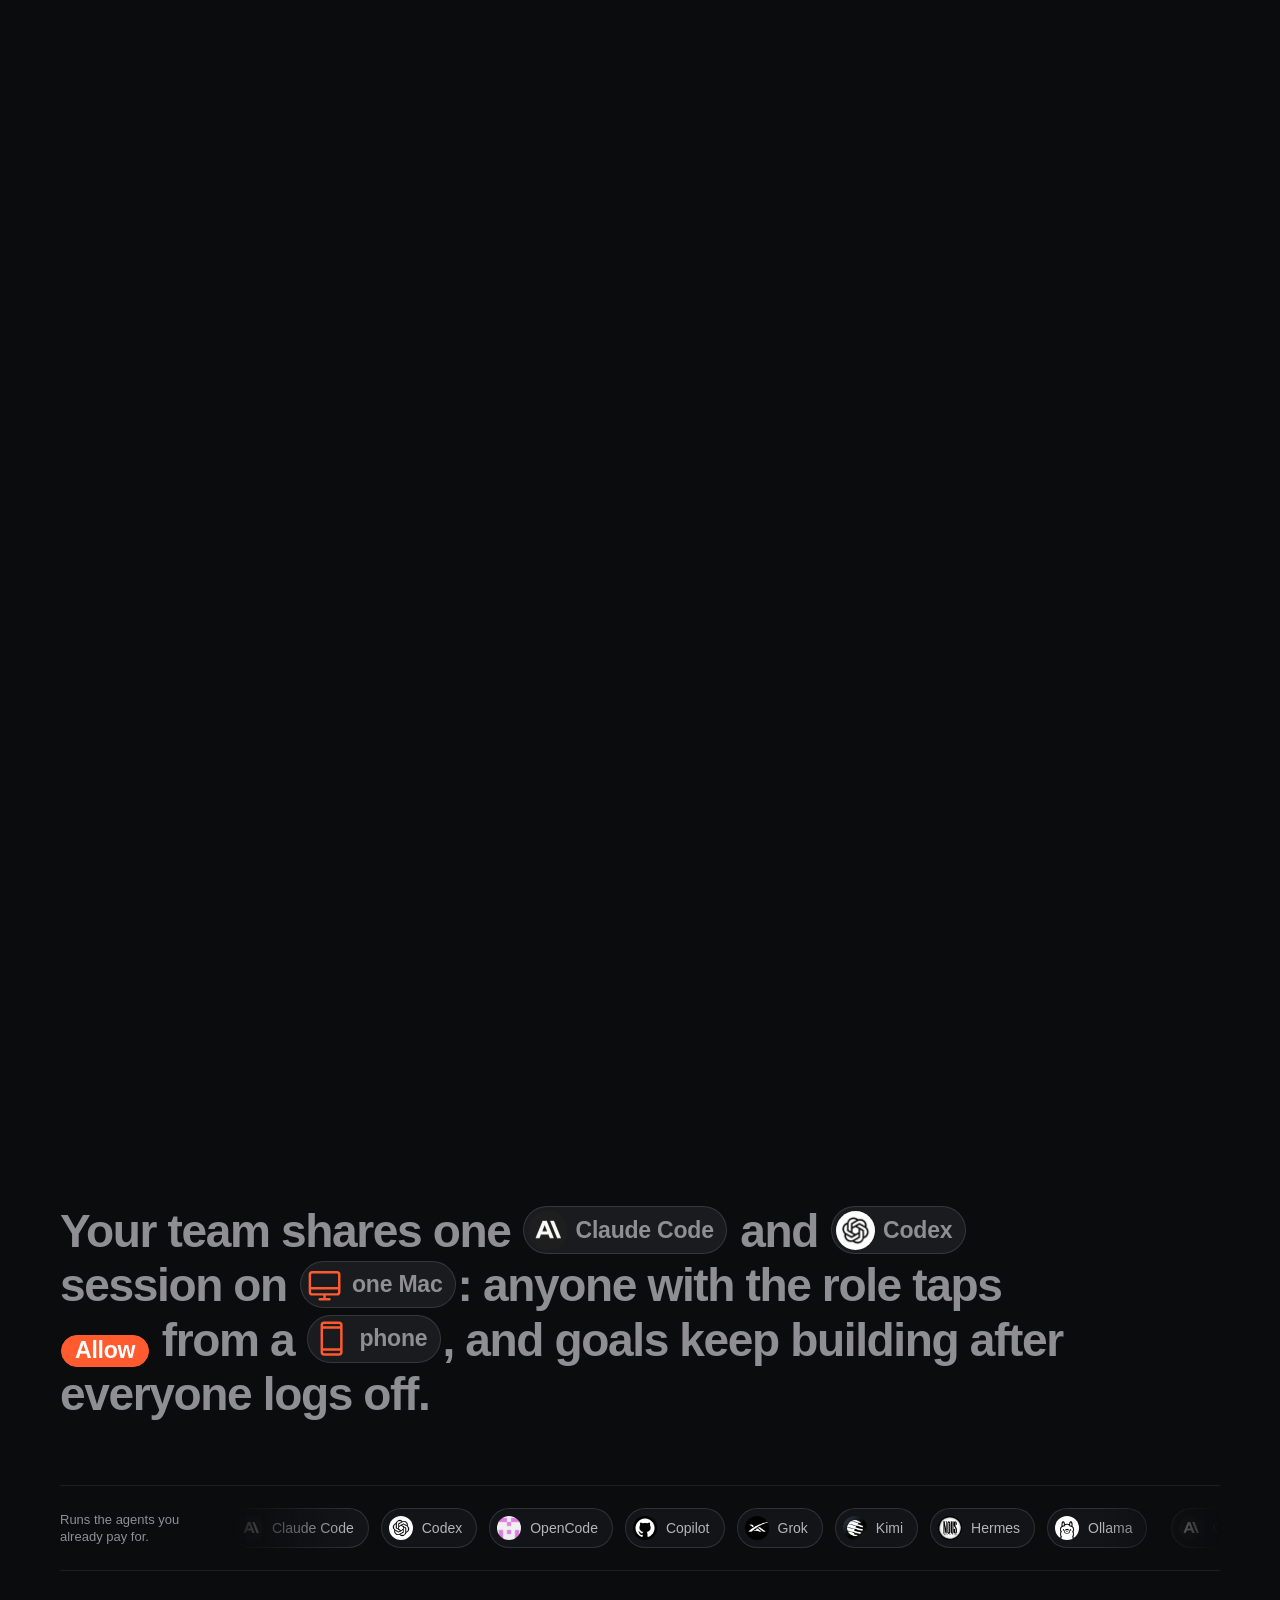
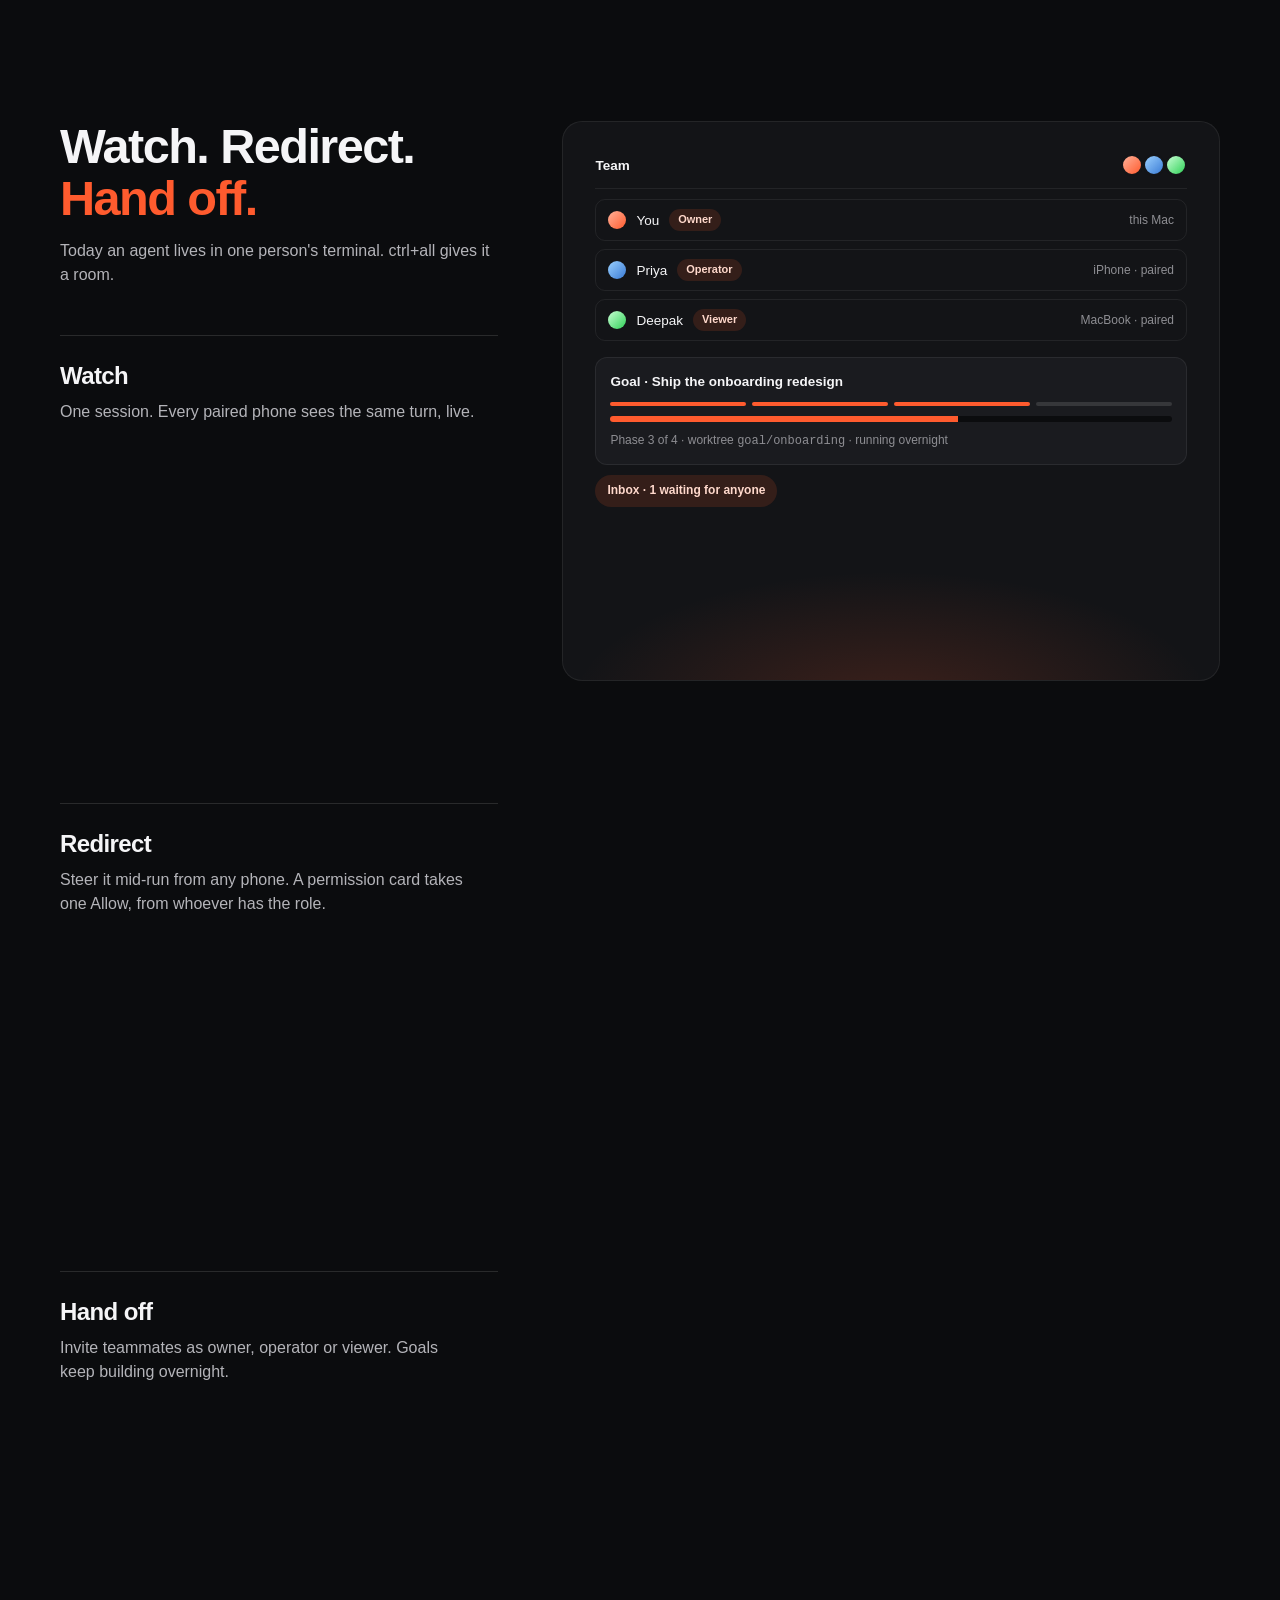
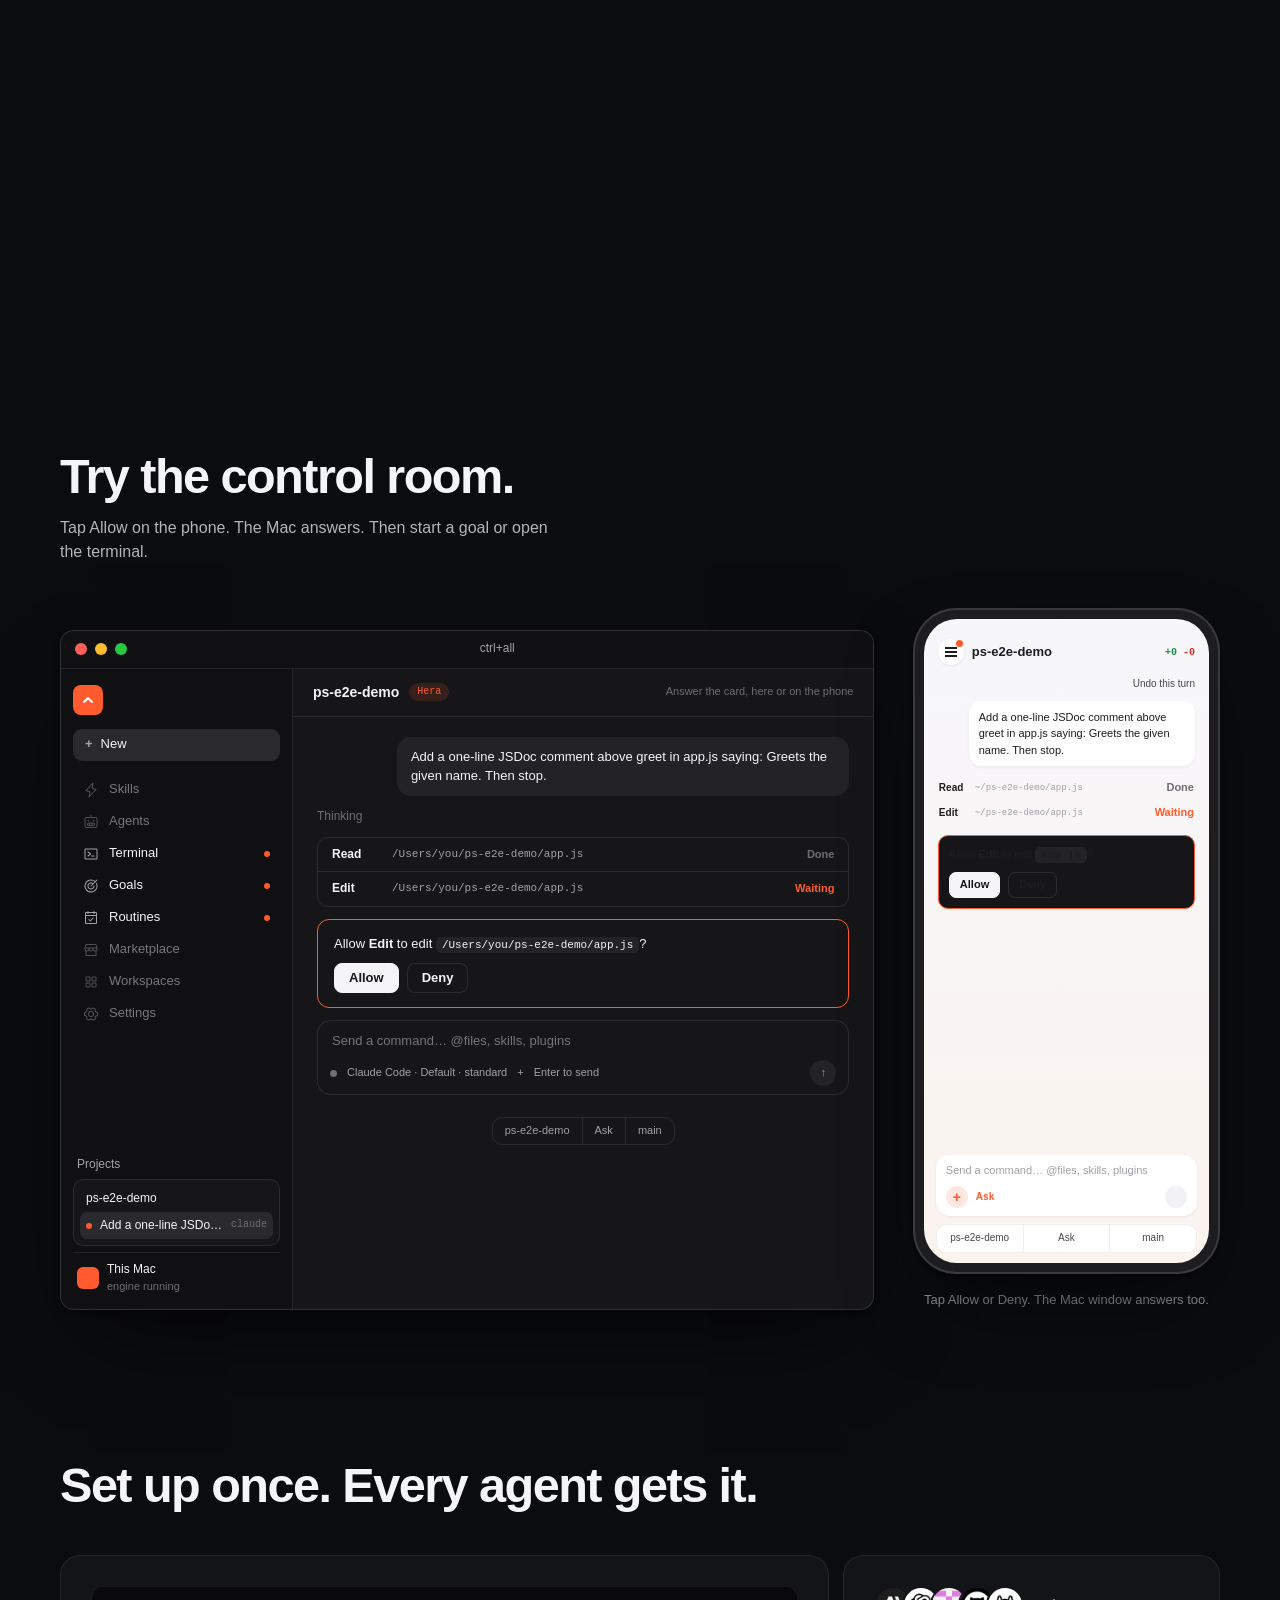
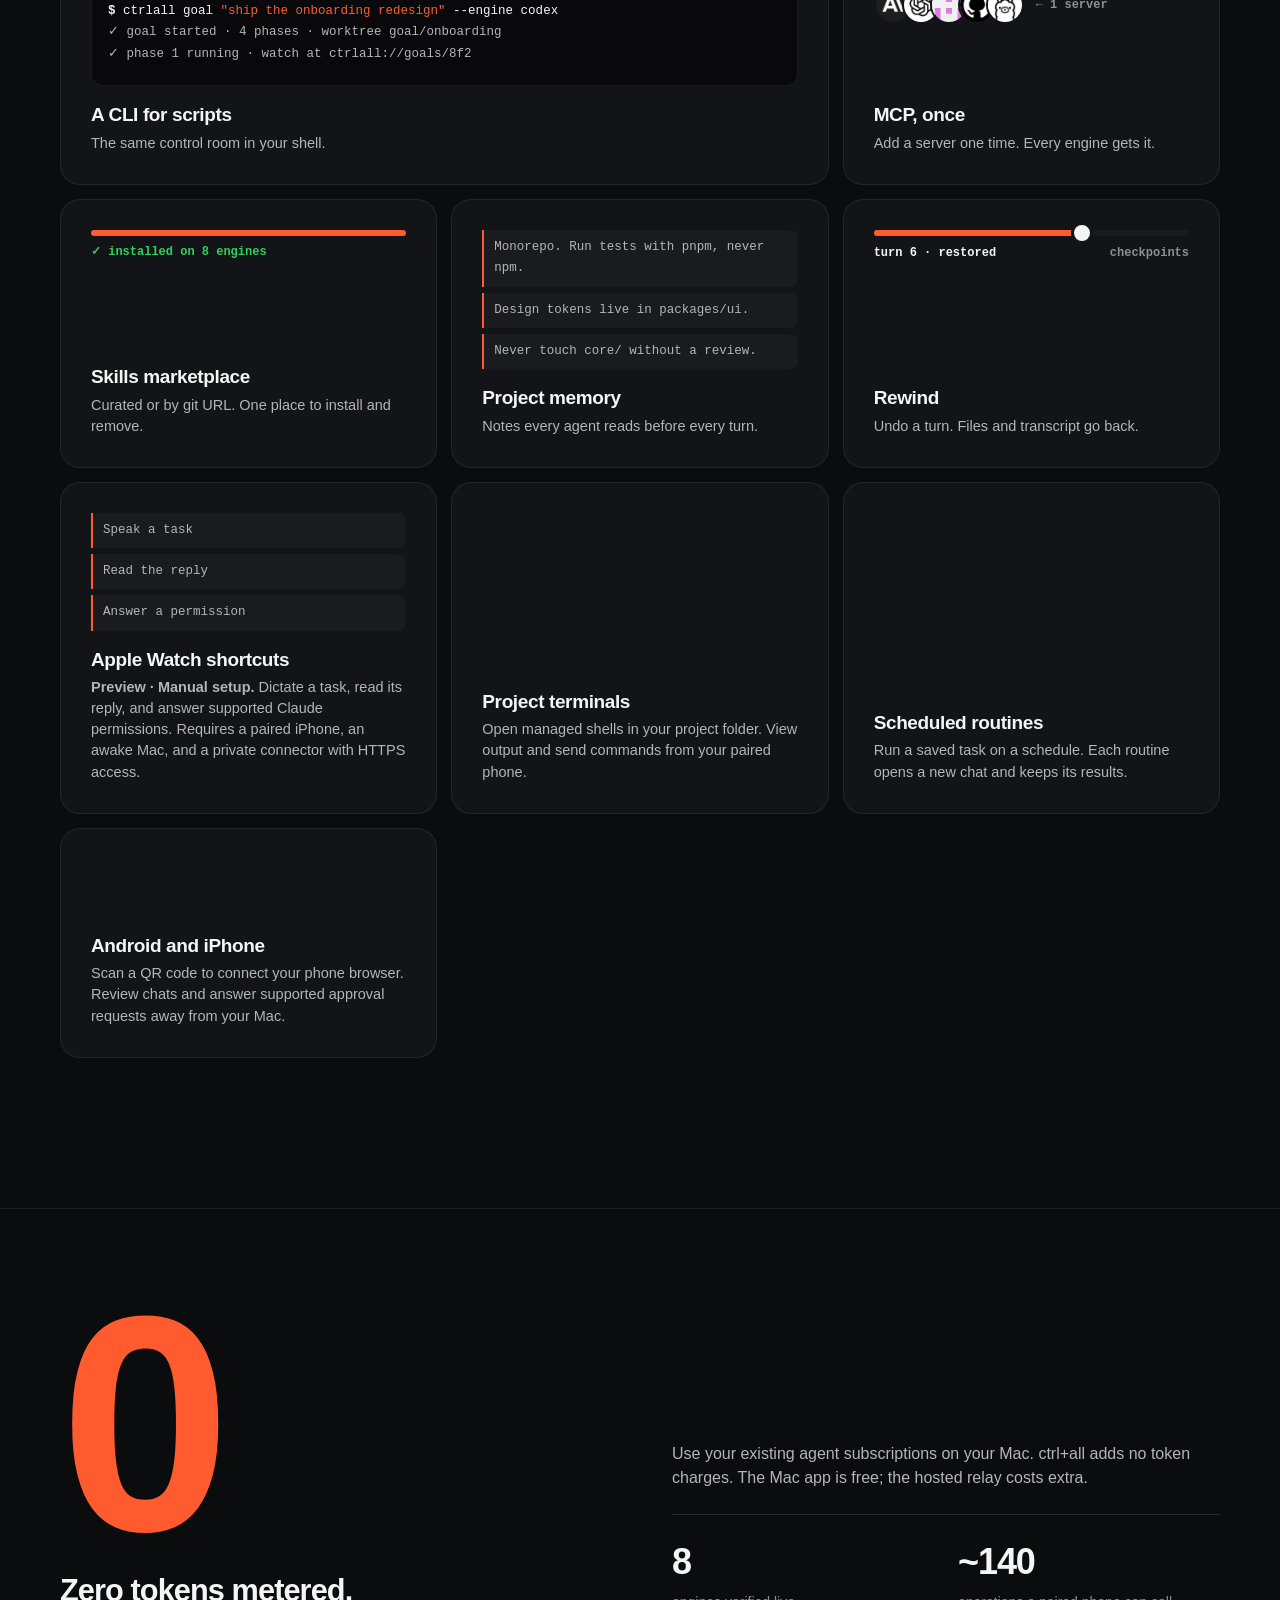
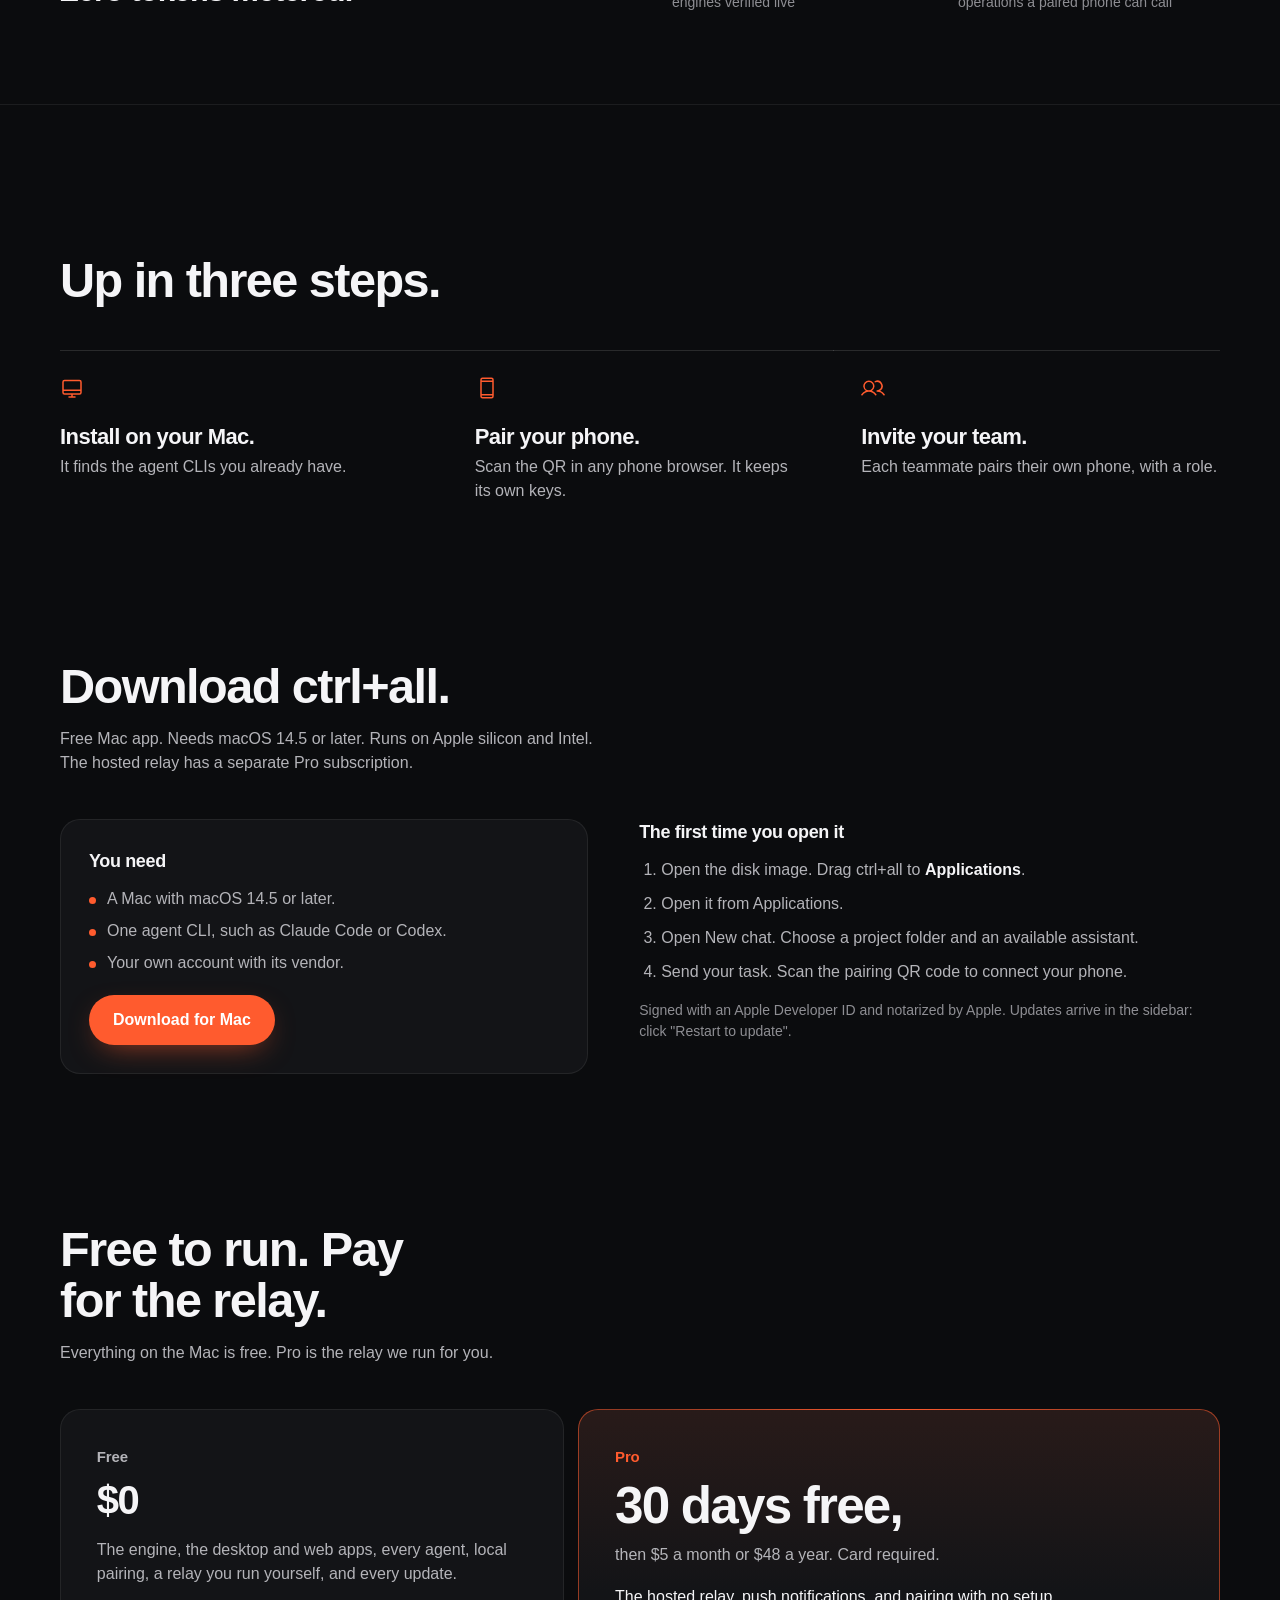
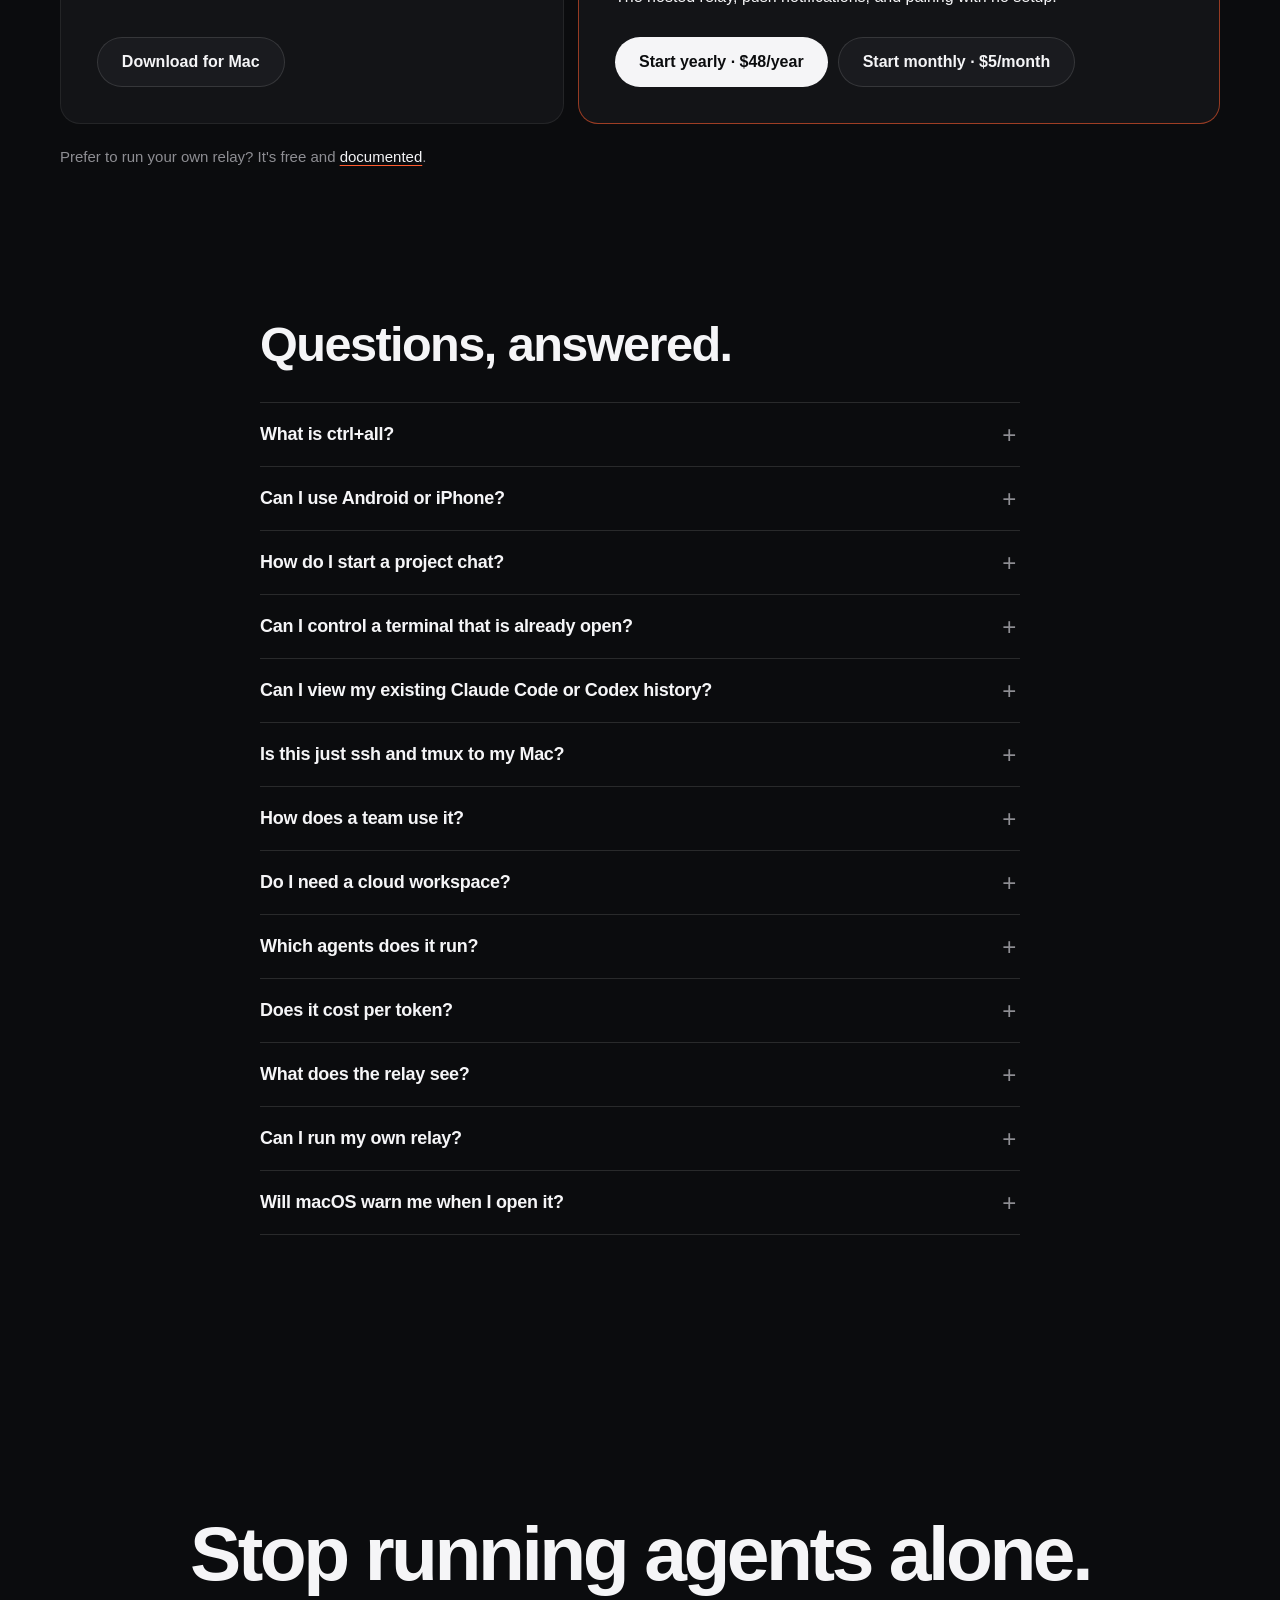
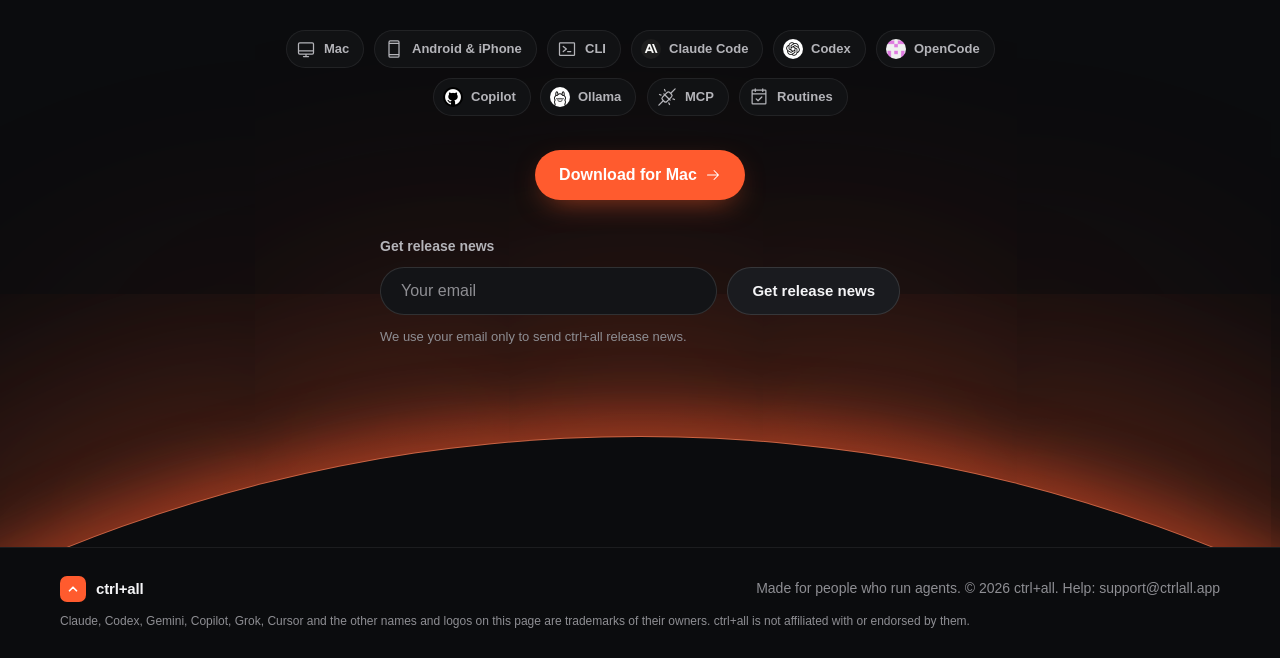
==== commit b06dc458: "Refresh app features, pricing copy, and search metadata" ====
--- a/index.html
+++ b/index.html
@@ -3,13 +3,39 @@
 <head>
 <meta charset="utf-8">
 <meta name="viewport" content="width=device-width, initial-scale=1, viewport-fit=cover">
-<title>ctrl+all</title>
-<meta name="description" content="Every coding agent you pay for, in one inbox, with your team, from your pocket. Claude Code and Codex on one Mac, roles for the team, goals that run overnight. Free beta.">
-<meta property="og:title" content="ctrl+all">
-<meta property="og:description" content="Run coding agents as a team. Claude Code and Codex on one Mac, roles for the team, goals that run overnight. Free beta.">
+<title>ctrl+all — Claude Code and Codex from your phone</title>
+<meta name="description" content="Control Claude Code and Codex on your Mac from Android or iPhone. Share chats, approve requests, run project terminals, and schedule tasks. Free Mac app.">
+<meta property="og:site_name" content="ctrl+all">
+<meta property="og:title" content="ctrl+all — Claude Code and Codex from your phone">
+<meta property="og:description" content="Control coding agents on your Mac from Android or iPhone. Share chats with your team, approve requests, and run project terminals.">
 <meta property="og:type" content="website">
-<meta property="og:image" content="https://namangoyal3.github.io/ctrlall-site/assets/og.png">
+<meta property="og:url" content="https://ctrlall.app/">
+<meta property="og:image" content="https://ctrlall.app/assets/og.png">
+<meta property="og:image:alt" content="ctrl+all — coding agents on your Mac, controlled from your phone">
 <meta name="twitter:card" content="summary_large_image">
+<link rel="canonical" href="https://ctrlall.app/">
+<link rel="alternate" type="text/markdown" href="https://ctrlall.app/index.md">
+<script type="application/ld+json">
+{
+  "@context": "https://schema.org",
+  "@graph": [
+    {"@type": "Organization", "@id": "https://ctrlall.app/#organization", "name": "ctrl+all", "url": "https://ctrlall.app/", "email": "support@ctrlall.app"},
+    {"@type": "WebSite", "@id": "https://ctrlall.app/#website", "name": "ctrl+all", "url": "https://ctrlall.app/", "publisher": {"@id": "https://ctrlall.app/#organization"}},
+    {
+      "@type": "SoftwareApplication",
+      "@id": "https://ctrlall.app/#app",
+      "name": "ctrl+all",
+      "url": "https://ctrlall.app/",
+      "applicationCategory": "DeveloperApplication",
+      "operatingSystem": "macOS 14.5 or later",
+      "description": "Control Claude Code and Codex on your Mac from Android or iPhone. Share chats, approve requests, run project terminals, and schedule tasks.",
+      "downloadUrl": "https://ctrlall.app/download",
+      "publisher": {"@id": "https://ctrlall.app/#organization"},
+      "offers": {"@type": "Offer", "name": "Free Mac app and self-hosted relay", "price": "0", "priceCurrency": "USD", "url": "https://ctrlall.app/#pricing"}
+    }
+  ]
+}
+</script>
 <meta name="theme-color" content="#0b0c0e">
 <meta name="color-scheme" content="dark">
 <link rel="icon" href="data:image/svg+xml,%3Csvg xmlns='http://www.w3.org/2000/svg' viewBox='0 0 64 64'%3E%3Crect width='64' height='64' rx='16' fill='%23ff5b2e'/%3E%3Cpath d='M18 38 32 24l14 14' fill='none' stroke='%23fff' stroke-width='7' stroke-linecap='round' stroke-linejoin='round'/%3E%3C/svg%3E">
@@ -31,7 +57,7 @@
   color-scheme:dark;
 }
 *{box-sizing:border-box}
-html{-webkit-text-size-adjust:100%;scroll-behavior:smooth}
+html{-webkit-text-size-adjust:100%;scroll-behavior:smooth;overflow-x:clip}
 body{margin:0;background:var(--bg);color:var(--ink);
   font-family:-apple-system,BlinkMacSystemFont,"SF Pro Display","SF Pro Text","Segoe UI",Roboto,Helvetica,Arial,sans-serif;
   font-size:17px;line-height:1.5;-webkit-font-smoothing:antialiased;text-rendering:optimizeLegibility;overflow-x:clip}
@@ -443,7 +469,7 @@
   <div class="wrap">
     <div class="hero-copy">
     <h1 class="h1" id="hero-h"><span class="w" style="--i:0">Run</span> <span class="w" style="--i:1">coding</span> <span class="w" style="--i:2">agents</span><br> <span class="w" style="--i:3">as</span> <span class="w" style="--i:4"><em>a team.</em></span></h1>
-    <p class="lede">Claude Code and Codex on one always-on Mac. Your team joins from any phone, with roles. Goals run overnight. Free beta.</p>
+    <p class="lede">Control Claude Code and Codex on your Mac from Android or iPhone. Share chats with your team. Keep your Mac awake while agents work.</p>
     <div class="ctas">
       <a class="btn btn-dl" href="https://ctrlall.app/download">Download for Mac <svg viewBox="0 0 256 256" fill="currentColor" aria-hidden="true"><path d="M221.66,133.66l-72,72a8,8,0,0,1-11.32-11.32L196.69,136H40a8,8,0,0,1,0-16H196.69L138.34,61.66a8,8,0,0,1,11.32-11.32l72,72A8,8,0,0,1,221.66,133.66Z"/></svg></a>
       <a class="btn btn-2" href="#try">Try it live <svg viewBox="0 0 256 256" fill="currentColor" aria-hidden="true"><path d="M221.66,133.66l-72,72a8,8,0,0,1-11.32-11.32L196.69,136H40a8,8,0,0,1,0-16H196.69L138.34,61.66a8,8,0,0,1,11.32-11.32l72,72A8,8,0,0,1,221.66,133.66Z"/></svg></a>
@@ -753,6 +779,18 @@
         <h3>Apple Watch shortcuts</h3>
         <p><strong>Preview · Manual setup.</strong> Dictate a task, read its reply, and answer supported Claude permissions. Requires a paired iPhone, an awake Mac, and a private connector with HTTPS access.</p>
       </article>
+      <article class="tile reveal">
+        <h3>Project terminals</h3>
+        <p>Open managed shells in your project folder. View output and send commands from your paired phone.</p>
+      </article>
+      <article class="tile reveal">
+        <h3>Scheduled routines</h3>
+        <p>Run a saved task on a schedule. Each routine opens a new chat and keeps its results.</p>
+      </article>
+      <article class="tile reveal">
+        <h3>Android and iPhone</h3>
+        <p>Scan a QR code to connect your phone browser. Review chats and answer supported approval requests away from your Mac.</p>
+      </article>
     </div>
   </div>
 </section>
@@ -764,7 +802,7 @@
       <h2 class="big-label" id="zero-h">Zero tokens metered.</h2>
     </div>
     <div>
-      <p class="sub">You already pay your agent's vendor. ctrl+all runs the same CLIs on your own Mac. No second bill, no cloud copy of your code.</p>
+      <p class="sub">Use your existing agent subscriptions on your Mac. ctrl+all adds no token charges. The Mac app is free; the hosted relay costs extra.</p>
       <div class="stats">
         <div><b data-count="8">8</b><span>engines verified live</span></div>
         <div><b data-count="140" data-prefix="~">~140</b><span>operations a paired phone can call</span></div>
@@ -788,7 +826,7 @@
   <div class="wrap">
     <div class="head reveal">
       <h2 class="h2" id="dl-h">Download ctrl+all.</h2>
-      <p class="sub req">Free beta. Needs macOS 14.5 or later. Runs on Apple silicon and Intel. Updates install themselves.</p>
+      <p class="sub req">Free Mac app. Needs macOS 14.5 or later. Runs on Apple silicon and Intel. The hosted relay has a separate Pro subscription.</p>
     </div>
     <div class="grid">
       <div class="need reveal">
@@ -804,7 +842,9 @@
         <h3>The first time you open it</h3>
         <ol>
           <li>Open the disk image. Drag ctrl+all to <b>Applications</b>.</li>
-          <li>Open it from Applications. It opens, no warning.</li>
+          <li>Open it from Applications.</li>
+          <li>Open New chat. Choose a project folder and an available assistant.</li>
+          <li>Send your task. Scan the pairing QR code to connect your phone.</li>
         </ol>
         <p class="fine">Signed with an Apple Developer ID and notarized by Apple. Updates arrive in the sidebar: click "Restart to update".</p>
       </div>
@@ -825,11 +865,11 @@
         <a class="btn btn-2" href="#download">Download for Mac</a>
       </article>
       <article class="pr-card pr-pro reveal" style="--i:2" aria-labelledby="pr-pro-h">
-        <p class="pr-top"><b class="pr-name" id="pr-pro-h">Pro</b> <span class="pr-price"><span class="pr-amount">$5 a month</span></span> <span class="pr-alt">or $48 a year. Payment activates hosted access for your account.</span></p>
+        <p class="pr-top"><b class="pr-name" id="pr-pro-h">Pro</b> <span class="pr-price"><span class="pr-amount">30 days free,</span></span> <span class="pr-alt">then $5 a month or $48 a year. Card required.</span></p>
         <p class="pr-what">The hosted relay, push notifications, and pairing with no setup.</p>
         <div class="pr-ctas">
-          <a class="btn" href="https://ctrlall.app/?pro_plan=monthly">Choose monthly</a>
-          <a class="btn" href="https://ctrlall.app/?pro_plan=yearly">Choose yearly</a>
+          <a class="btn" href="https://ctrlall.app/buy/yearly">Start yearly · $48/year</a>
+          <a class="btn btn-2" href="https://ctrlall.app/buy/monthly">Start monthly · $5/month</a>
         </div>
       </article>
     </div>
@@ -840,12 +880,17 @@
 <section class="faq" id="faq" aria-labelledby="faq-h">
   <div class="wrap">
     <h2 class="h2 reveal" id="faq-h">Questions, answered.</h2>
+      <details class="reveal"><summary>What is ctrl+all?</summary><p>ctrl+all is a Mac app that runs coding agents on your Mac. A paired phone browser lets you view chats, send tasks, and answer supported approval requests. Your Mac must stay awake and connected.</p></details>
+      <details class="reveal"><summary>Can I use Android or iPhone?</summary><p>Yes. Scan the pairing QR code on your Mac and open the link in your Android or iPhone browser. You do not need a native phone app.</p></details>
+      <details class="reveal"><summary>How do I start a project chat?</summary><p>Open New chat. Choose your project folder and an available assistant, such as Claude Code or Codex. Sign in to the assistant if required. Send your task, then pair your phone to continue remotely.</p></details>
+      <details class="reveal"><summary>Can I control a terminal that is already open?</summary><p>ctrl+all manages its own project shells. You can return to those shells from the app and use terminal controls from a paired phone. It does not attach to an existing Terminal.app or iTerm session.</p></details>
+      <details class="reveal"><summary>Can I view my existing Claude Code or Codex history?</summary><p>The next desktop update adds an optional local history viewer. You choose whether ctrl+all reads those files. The viewer does not resume old chats or send history to a phone or agent. The public v1.0.3 download does not include this viewer.</p></details>
       <details class="reveal"><summary>Is this just ssh and tmux to my Mac?</summary><p>Those show one person one terminal. ctrl+all runs the agents on one Mac as a shared session: teammates join with roles, one Allow from anyone with the role answers the prompt for all, and a goal keeps building after everyone logs off.</p></details>
       <details class="reveal"><summary>How does a team use it?</summary><p>One Mac runs the engine, and the owner invites teammates by role: viewers watch, operators run chats and approve steps, owners also manage people. Each pairs their own phone and sees the same chats, goals and inbox, fenced to their role.</p></details>
-      <details class="reveal"><summary>Do I need an account or a cloud workspace?</summary><p>No. The engine and your code stay on your Mac; off your network a relay forwards sealed frames it cannot read, or Tailscale Funnel does it with no cloud account at all.</p></details>
+      <details class="reveal"><summary>Do I need a cloud workspace?</summary><p>No. Your agent processes and code stay on your Mac. Use your existing agent vendor accounts. The public download requires Google sign-in. Pro adds a billing subscription for the hosted relay. You can also run your own relay.</p></details>
       <details class="reveal"><summary>Which agents does it run?</summary><p>Claude Code and Codex, each as it would run in your terminal, on the subscription you already have. OpenCode, Grok, Hermes, Kimi, GitHub Copilot and a local Ollama model run as experimental engines.</p></details>
-      <details class="reveal"><summary>Does it cost per token?</summary><p>No. The beta is free and ctrl+all meters nothing: your Claude and Codex plans do the work.</p></details>
-      <details class="reveal"><summary>What does the relay see?</summary><p>Only that your Mac is online and how big each message is: frames are sealed on your devices with X25519, Ed25519 and ChaCha20-Poly1305, so the relay cannot open them. It also serves the phone web client, so you trust its operator for that code; beyond that the app only checks GitHub for updates, and crash reports are off.</p></details>
+      <details class="reveal"><summary>Does it cost per token?</summary><p>ctrl+all adds no token charges. Your agent vendor bills your account under its own plan. The Mac app and a self-hosted relay are free. Pro includes the hosted relay: 30 days free, then $5/month or $48/year. A card is required.</p></details>
+      <details class="reveal"><summary>What does the relay see?</summary><p>The relay sees connection metadata and frame sizes. Your devices seal message frames with X25519, Ed25519 and ChaCha20-Poly1305, so the relay cannot read their contents. The relay also serves the phone client, so you trust its operator for that code.</p><p>The Mac app checks GitHub for updates and sends usage counts to ctrlall.app by default. Crash reports are off by default. Turn usage counts off in Settings → Reports. Read <a href="/analytics">every usage event and its allowed properties</a>.</p></details>
       <details class="reveal" id="faq-relay"><summary>Can I run my own relay?</summary><p>Yes. The <code>ctrlall</code> CLI ships inside the app, and <code>ctrlall relay show</code> prints the relay in use. For a phone on your Wi-Fi or tailnet, the relay install script runs a relay on the Mac. For a phone anywhere, put Tailscale Funnel in front of it or run <code>ctrlall relay tunnel</code>. Either way the relay only forwards sealed frames it cannot read.</p></details>
       <details class="reveal"><summary>Will macOS warn me when I open it?</summary><p>No. Since version 1.0.0 the app is signed with an Apple Developer ID and notarized by Apple. If macOS does warn you, or says the app is damaged, do not override it: the file is not the one we published. Delete it and write to support@ctrlall.app.</p></details>
   </div>
@@ -857,7 +902,7 @@
     <h2 class="h2" id="cta-h"><span class="w" style="--i:0">Stop</span> <span class="w" style="--i:1">running</span> <span class="w" style="--i:2">agents</span> <span class="w" style="--i:3">alone.</span></h2>
     <ul class="channels" aria-label="Works with">
       <li style="--i:0"><svg class="ic" aria-hidden="true" xmlns="http://www.w3.org/2000/svg" viewBox="0 0 256 256" fill="currentColor"><path d="M208,40H48A24,24,0,0,0,24,64V176a24,24,0,0,0,24,24h72v16H96a8,8,0,0,0,0,16h64a8,8,0,0,0,0-16H136V200h72a24,24,0,0,0,24-24V64A24,24,0,0,0,208,40ZM48,56H208a8,8,0,0,1,8,8v80H40V64A8,8,0,0,1,48,56ZM208,184H48a8,8,0,0,1-8-8V160H216v16A8,8,0,0,1,208,184Z"/></svg>Mac</li>
-      <li style="--i:1"><svg class="ic" aria-hidden="true" xmlns="http://www.w3.org/2000/svg" viewBox="0 0 256 256" fill="currentColor"><path d="M176,16H80A24,24,0,0,0,56,40V216a24,24,0,0,0,24,24h96a24,24,0,0,0,24-24V40A24,24,0,0,0,176,16ZM72,64H184V192H72Zm8-32h96a8,8,0,0,1,8,8v8H72V40A8,8,0,0,1,80,32Zm96,192H80a8,8,0,0,1-8-8v-8H184v8A8,8,0,0,1,176,224Z"/></svg>iPhone</li>
+      <li style="--i:1"><svg class="ic" aria-hidden="true" xmlns="http://www.w3.org/2000/svg" viewBox="0 0 256 256" fill="currentColor"><path d="M176,16H80A24,24,0,0,0,56,40V216a24,24,0,0,0,24,24h96a24,24,0,0,0,24-24V40A24,24,0,0,0,176,16ZM72,64H184V192H72Zm8-32h96a8,8,0,0,1,8,8v8H72V40A8,8,0,0,1,80,32Zm96,192H80a8,8,0,0,1-8-8v-8H184v8A8,8,0,0,1,176,224Z"/></svg>Android &amp; iPhone</li>
       <li style="--i:2"><svg class="ic" aria-hidden="true" xmlns="http://www.w3.org/2000/svg" viewBox="0 0 256 256" fill="currentColor"><path d="M128,128a8,8,0,0,1-3,6.25l-40,32a8,8,0,1,1-10-12.5L107.19,128,75,102.25a8,8,0,1,1,10-12.5l40,32A8,8,0,0,1,128,128Zm48,24H136a8,8,0,0,0,0,16h40a8,8,0,0,0,0-16Zm56-96V200a16,16,0,0,1-16,16H40a16,16,0,0,1-16-16V56A16,16,0,0,1,40,40H216A16,16,0,0,1,232,56ZM216,200V56H40V200H216Z"/></svg>CLI</li>
       <li style="--i:3"><img src="assets/logos/claude.png" alt="" loading="lazy">Claude Code</li>
       <li style="--i:4"><img src="assets/logos/codex.png" alt="" loading="lazy">Codex</li>
@@ -890,7 +935,7 @@
     <h2 id="wl-h">Download ctrl+all for Mac.</h2>
     <p class="sub">Sign in with Google and the download starts. We use your email for your download link and ctrl+all release news. Nothing else.</p>
     <div class="gate-btn" id="gate-btn"></div>
-    <p class="note" aria-live="polite" data-gate-note>Free beta. macOS 14.5 or later, Apple silicon and Intel.</p>
+    <p class="note" aria-live="polite" data-gate-note>Free Mac app. macOS 14.5 or later, Apple silicon and Intel.</p>
     <p class="gate-fallback">Sign-in not loading? <a href="https://github.com/namangoyal3/ctrlall-releases/releases/latest" rel="noopener">Get it from GitHub releases</a>.</p>
   </div>
 </dialog>
@@ -1297,12 +1342,10 @@
 })();
 </script>
 <script src="demo.js" defer></script>
-<script type="module" src="pro-account.js"></script>
 <script>
 /* download gate: every download link opens the dialog; Google sign-in posts its credential to the
    Worker, which logs the lead and answers the DMG URL. The GitHub releases link stays as the way out. */
 (function () {
-  if (["pro_request", "pro_plan", "pro_receipt", "pro_manage"].some(key => new URLSearchParams(location.search).has(key))) return;
   var dlg = document.getElementById("wl"), slot = document.getElementById("gate-btn"), note = dlg && dlg.querySelector("[data-gate-note]");
   if (!dlg || !slot) return;
   var CLIENT_ID = "615632895904-thc6ojn9g6i8cnbnh2f42v0oq3q4ct84.apps.googleusercontent.com";
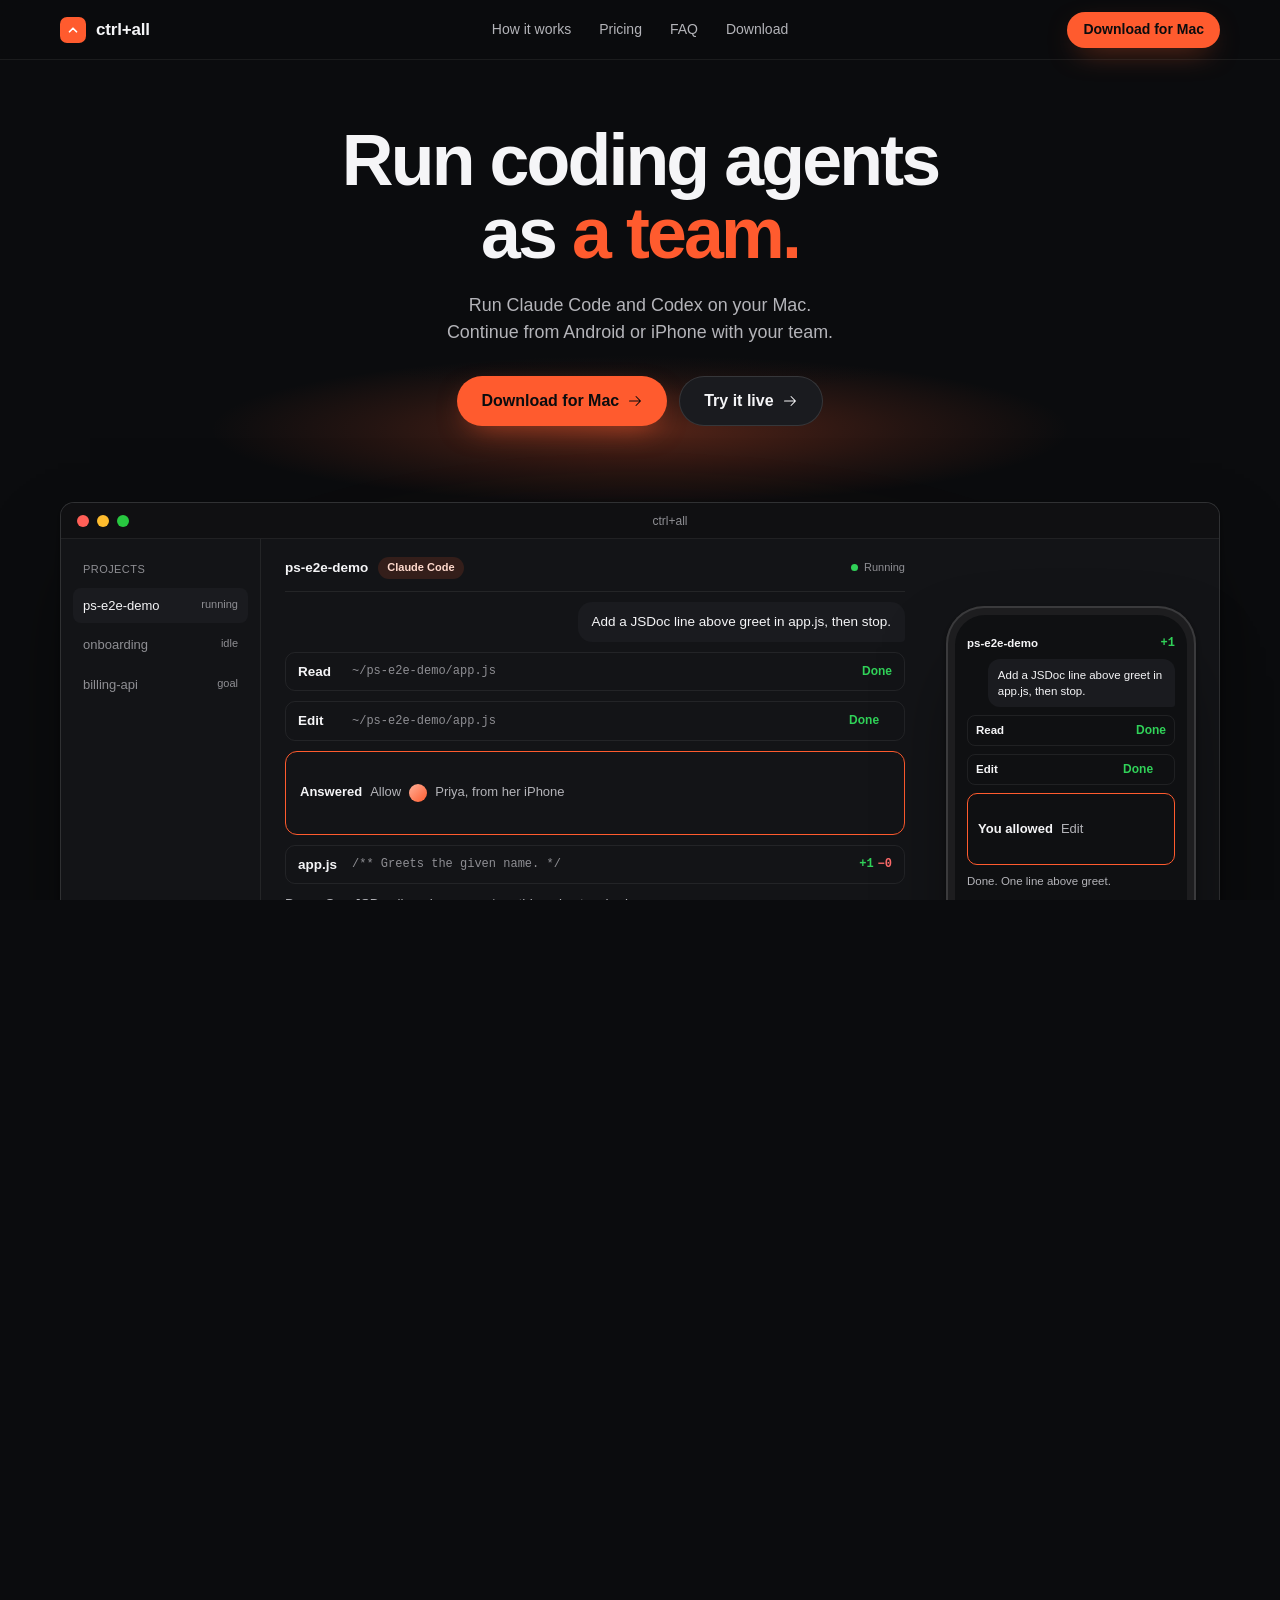
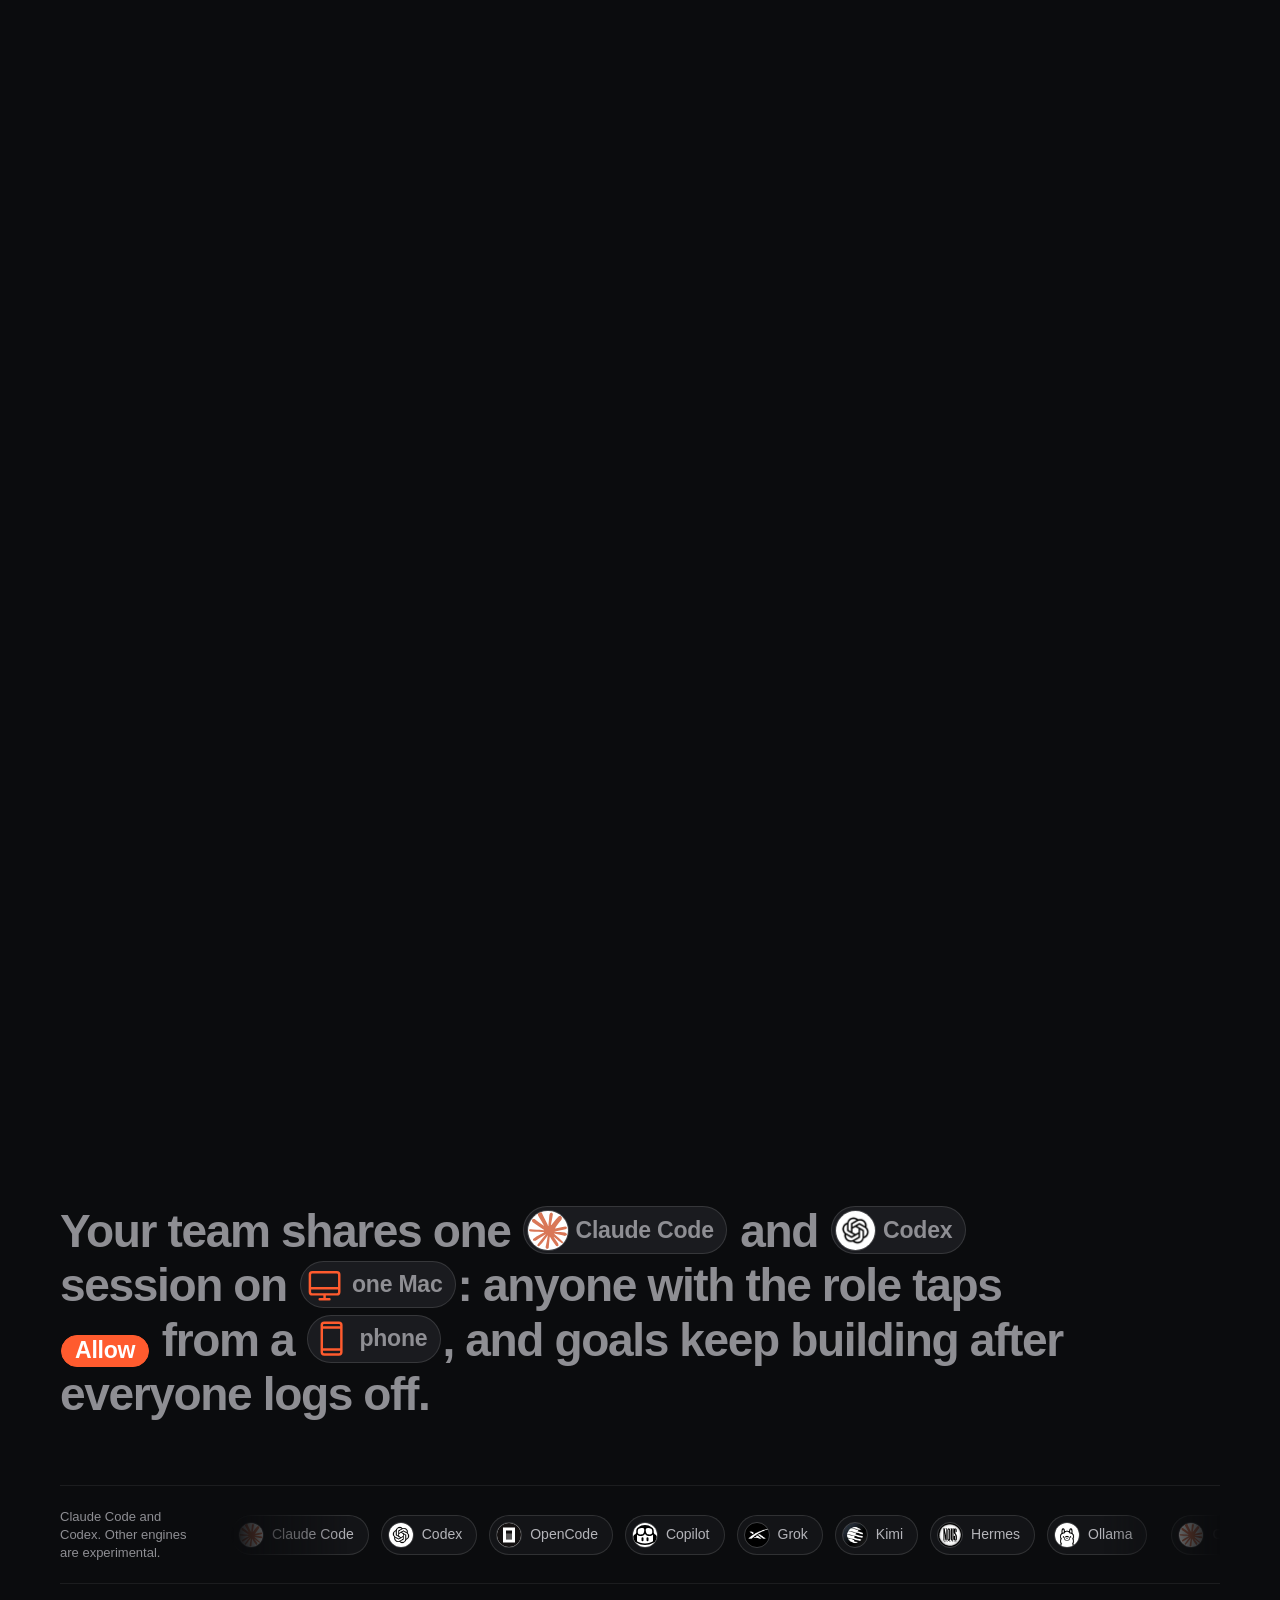
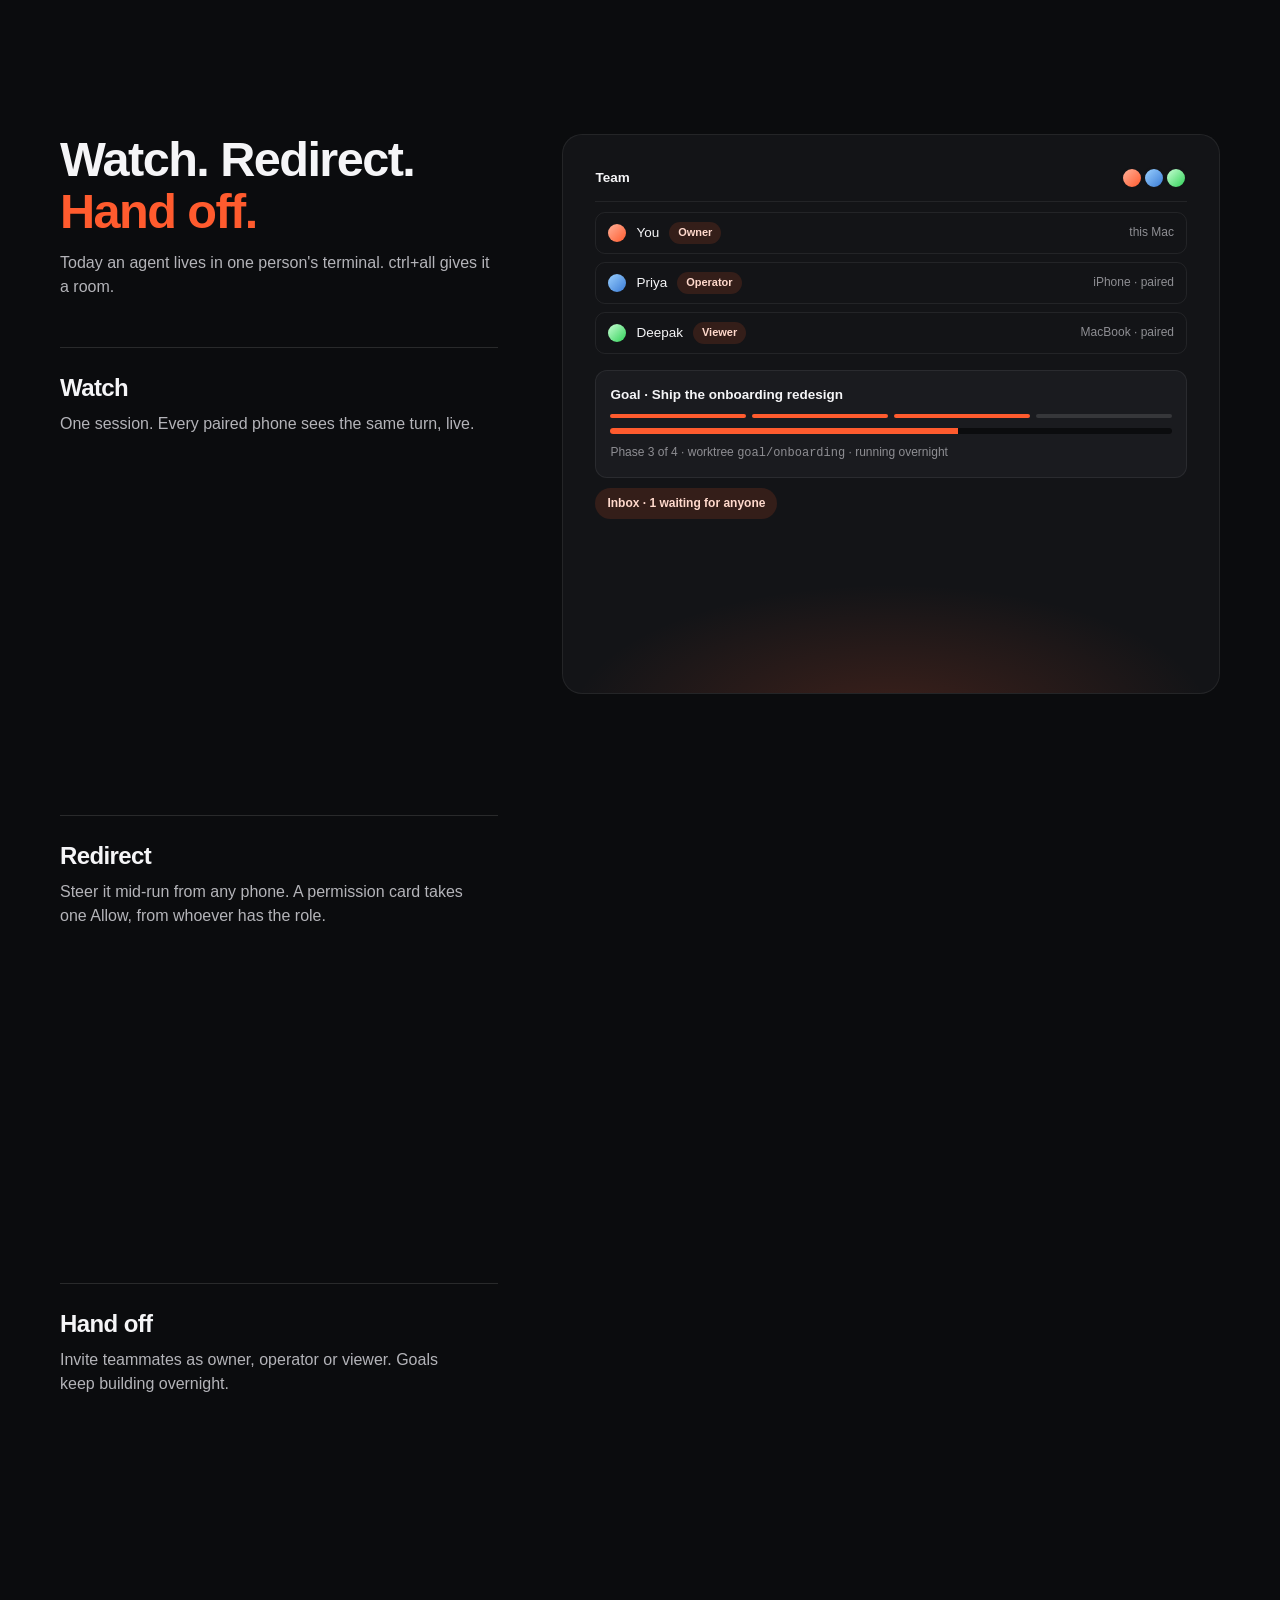
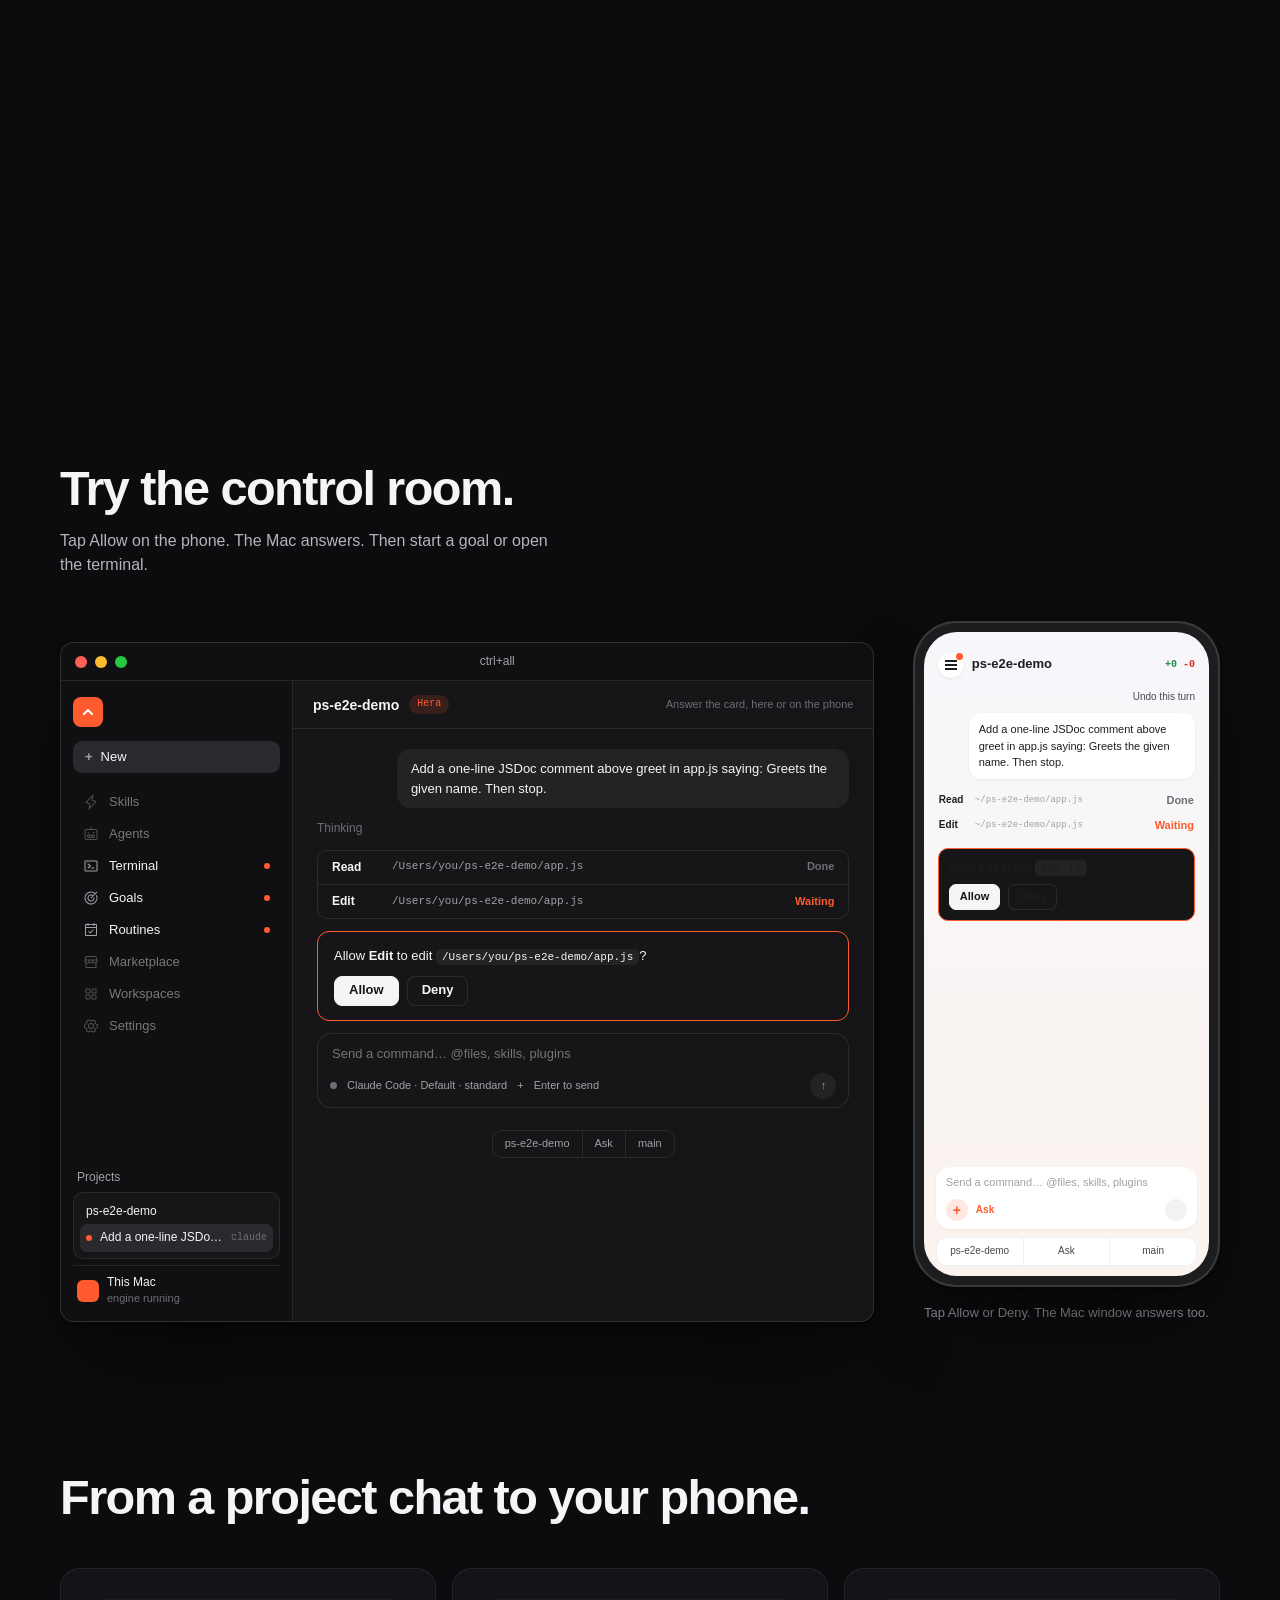
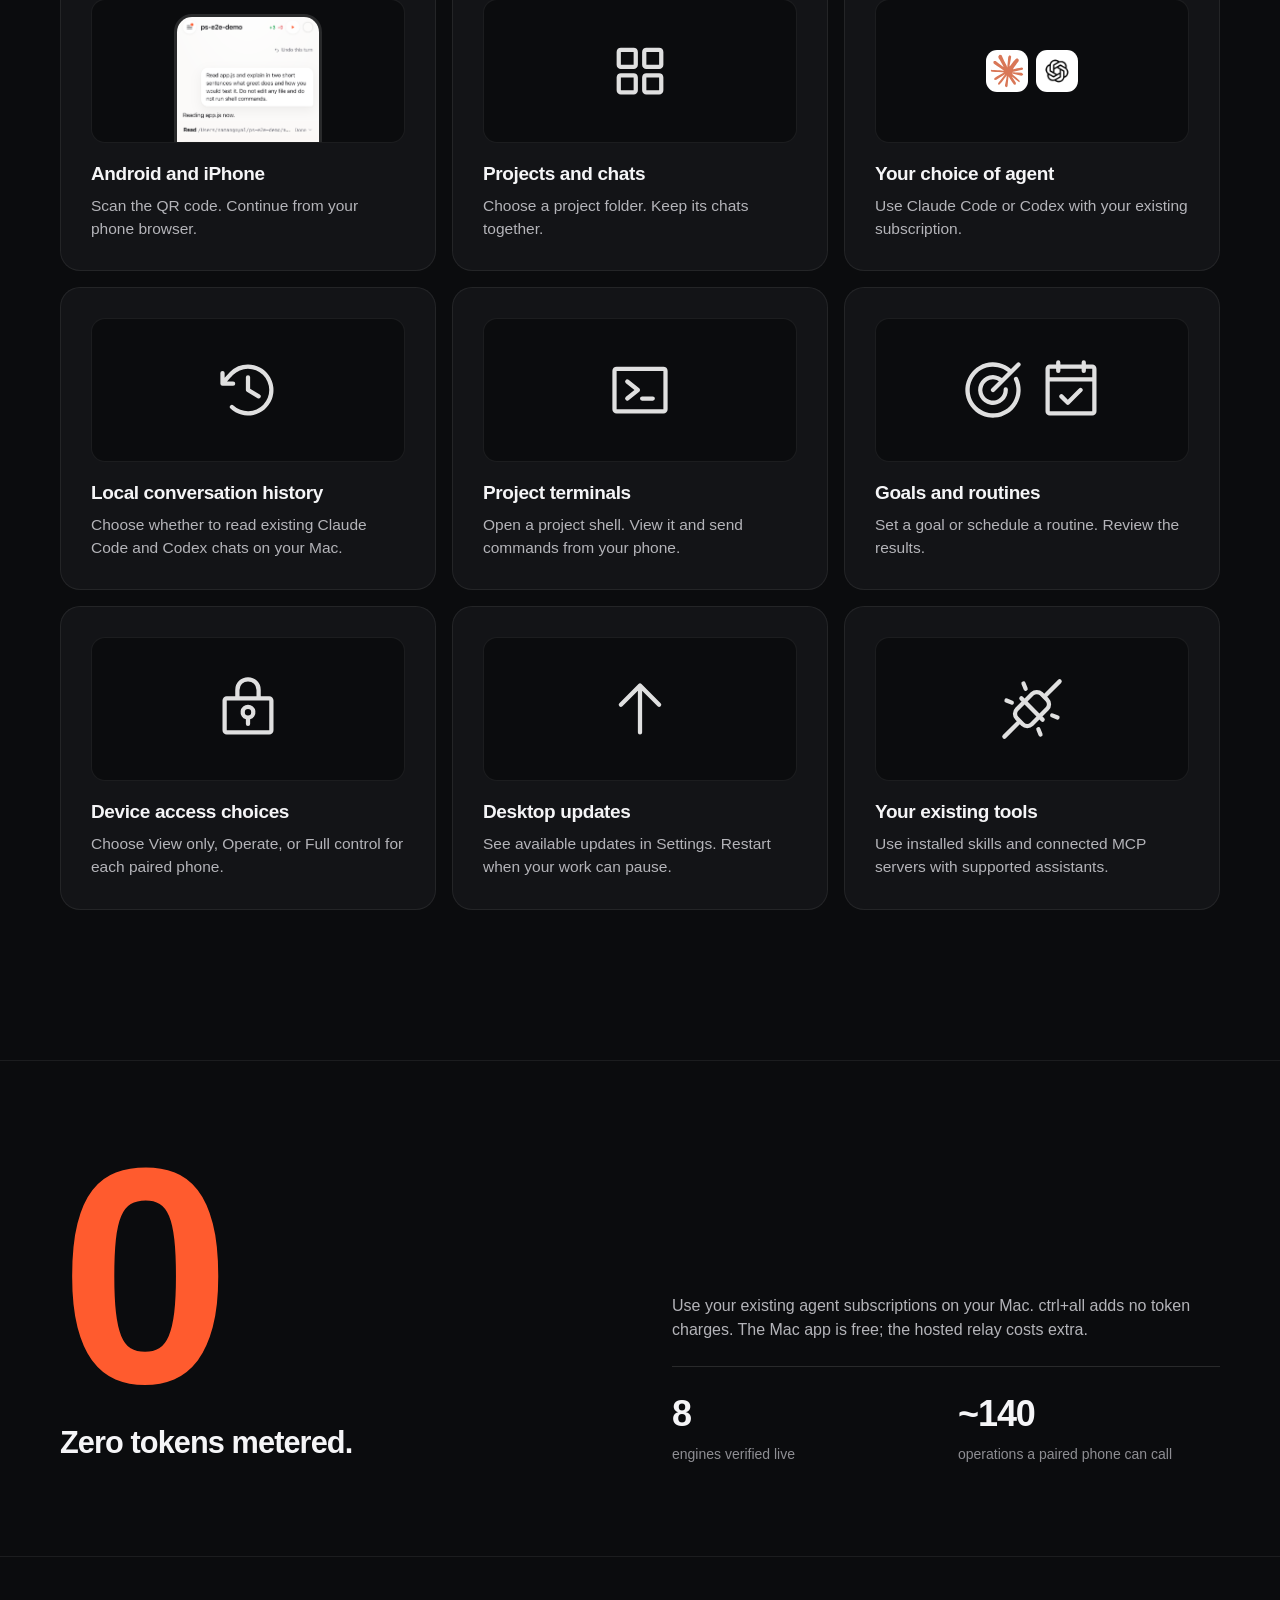
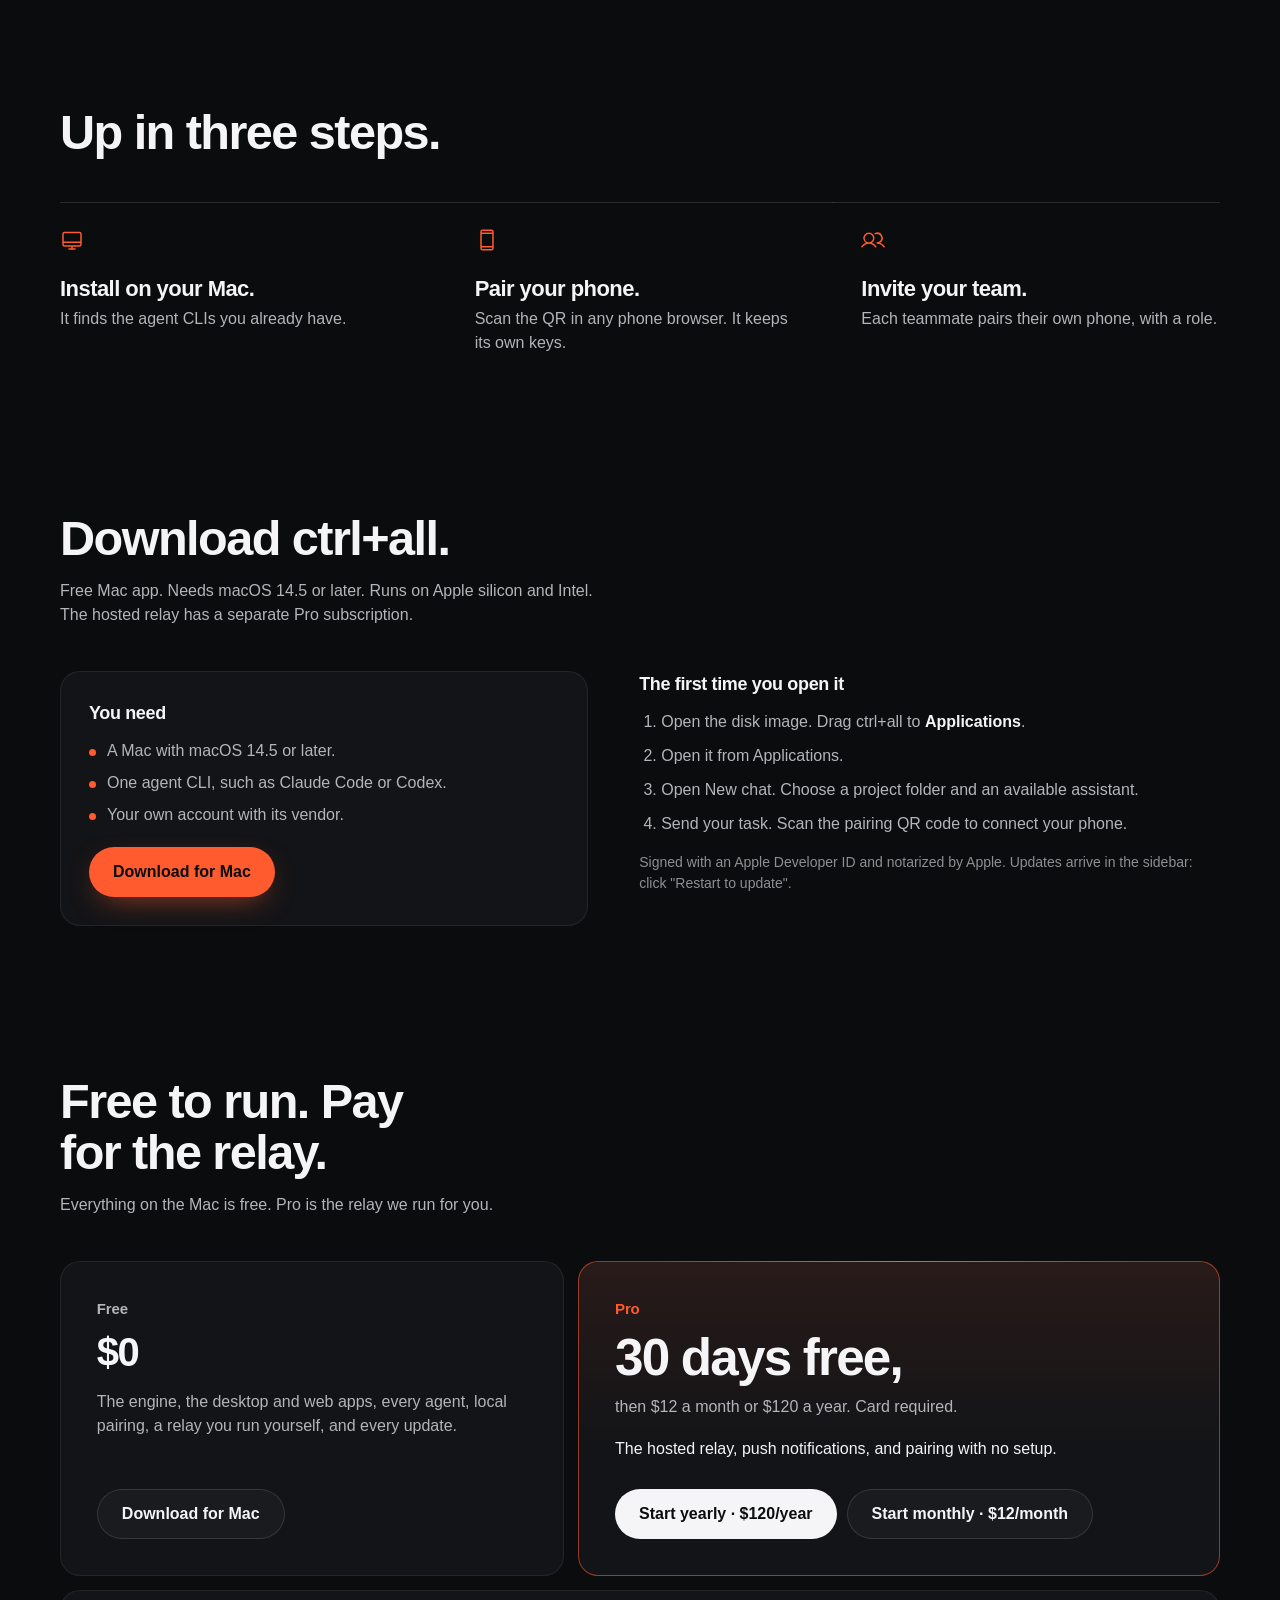
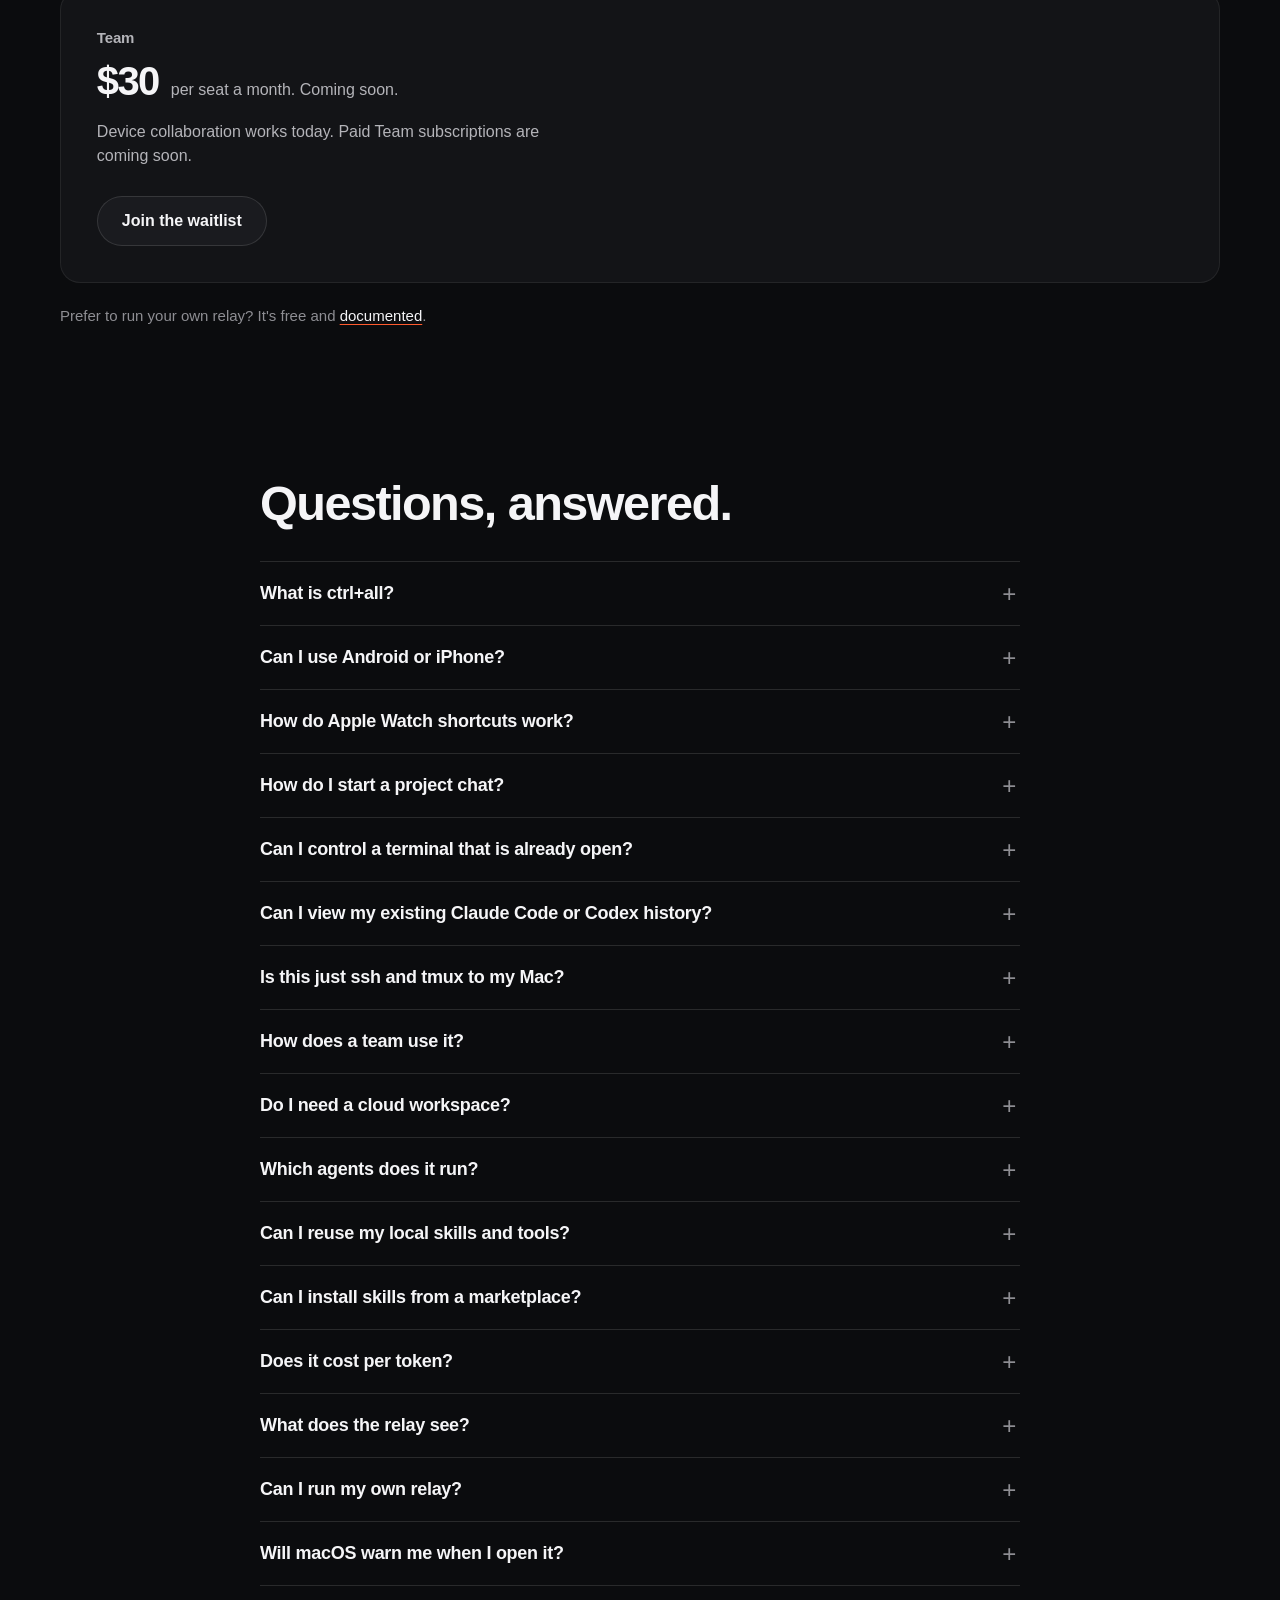
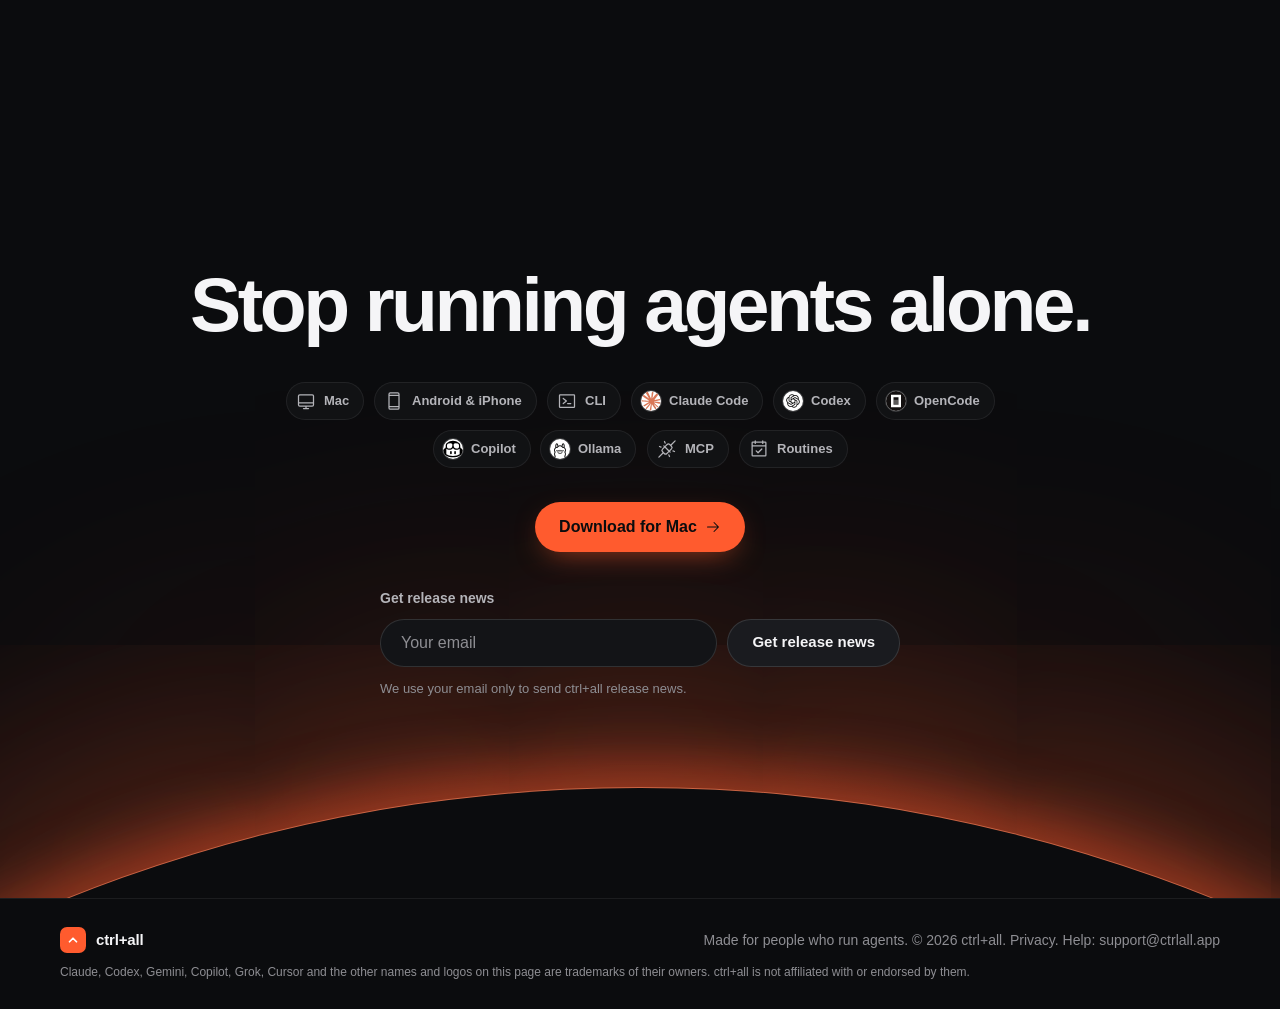
==== commit 38f75e7d: "site: 2026-11-12T12:20Z from ctrlall@b3e04cfd" ====
--- a/index.html
+++ b/index.html
@@ -1,6 +1,14 @@
 <!doctype html>
 <html lang="en">
 <head>
+<!-- Google tag (gtag.js) -->
+<script async src="https://www.googletagmanager.com/gtag/js?id=G-JXNFMTE7CQ"></script>
+<script>
+  window.dataLayer = window.dataLayer || [];
+  function gtag(){dataLayer.push(arguments);}
+  gtag('js', new Date());
+  gtag('config', 'G-JXNFMTE7CQ');
+</script>
 <meta charset="utf-8">
 <meta name="viewport" content="width=device-width, initial-scale=1, viewport-fit=cover">
 <title>ctrl+all — Claude Code and Codex from your phone</title>
@@ -57,7 +65,7 @@
   color-scheme:dark;
 }
 *{box-sizing:border-box}
-html{-webkit-text-size-adjust:100%;scroll-behavior:smooth;overflow-x:clip}
+html{-webkit-text-size-adjust:100%;scroll-behavior:smooth;scroll-padding-top:calc(var(--nav-h) + 20px);overflow-x:clip}
 body{margin:0;background:var(--bg);color:var(--ink);
   font-family:-apple-system,BlinkMacSystemFont,"SF Pro Display","SF Pro Text","Segoe UI",Roboto,Helvetica,Arial,sans-serif;
   font-size:17px;line-height:1.5;-webkit-font-smoothing:antialiased;text-rendering:optimizeLegibility;overflow-x:clip}
@@ -93,7 +101,7 @@
 .btn{display:inline-flex;align-items:center;justify-content:center;gap:8px;height:50px;padding:0 24px;border:0;border-radius:var(--r-pill);background:var(--ink);color:var(--bg);font:inherit;font-size:16px;font-weight:600;cursor:pointer;white-space:nowrap;transition:transform .2s var(--ease),background .2s,color .2s,box-shadow .3s}
 .btn:hover{background:#fff;transform:translateY(-1px)} .btn:active{transform:translateY(1px) scale(.98)} .btn[disabled]{opacity:.6;cursor:default}
 .btn:focus-visible,input:focus-visible,a:focus-visible,summary:focus-visible{outline:2px solid var(--brand);outline-offset:3px}
-.btn-dl{background:var(--brand);color:#fff;box-shadow:0 10px 30px -12px rgba(255,91,46,.7)} .btn-dl:hover{background:var(--brand-deep);color:#fff;box-shadow:0 14px 36px -12px rgba(255,91,46,.9)}
+.btn-dl{background:var(--brand);color:var(--bg);box-shadow:0 10px 30px -12px rgba(255,91,46,.7)} .btn-dl:hover{background:var(--brand-deep);color:var(--bg);box-shadow:0 14px 36px -12px rgba(255,91,46,.9)}
 .btn-2{background:var(--bg-3);color:var(--ink);border:1px solid var(--line)} .btn-2:hover{background:var(--bg-2);border-color:var(--ink-3)}
 .btn svg{width:16px;height:16px;transition:transform .25s var(--ease)} .btn:hover svg{transform:translateX(3px)}
 
@@ -160,6 +168,7 @@
 .track ul{display:flex;gap:12px;padding-right:12px}
 .track li{display:flex;align-items:center;gap:9px;padding:7px 14px 7px 7px;border:1px solid var(--line);border-radius:var(--r-pill);background:var(--bg-2);font-size:14px;font-weight:500;color:var(--ink-2);white-space:nowrap}
 .track img{width:24px;height:24px;border-radius:50%}
+.track img,.chip img,.channels img{background:#fff;outline:1px solid rgba(255,255,255,.18)}
 
 /* the statement */
 .stmt{padding:clamp(88px,11vw,140px) 0 0}
@@ -208,36 +217,19 @@
 .try-hint{margin-top:16px;text-align:center;font-size:13px;color:var(--ink-3)}
 .link{border:0;background:none;padding:0;color:var(--brand);font:inherit;cursor:pointer;text-decoration:underline}
 
-/* set up once: five tiles, each plays a two-second demo when it enters */
+/* Features stay readable before scripts or animation run. */
 .caps{padding:clamp(96px,12vw,150px) 0 0}
-.bento{display:grid;grid-template-columns:repeat(3,minmax(0,1fr));grid-auto-rows:minmax(230px,auto);gap:14px}
-.tile{position:relative;overflow:hidden;border-radius:var(--r-tile);background:var(--bg-2);border:1px solid var(--line-2);padding:clamp(22px,2.6vw,30px);display:flex;flex-direction:column;transition:border-color .3s,transform .4s var(--ease)}
-.tile:hover{border-color:var(--line);transform:translateY(-2px)}
-.tile--wide{grid-column:span 2}
-.tile h3{margin-top:auto;padding-top:18px;font-size:19px;line-height:1.2;letter-spacing:-.02em;font-weight:600}
-.tile > p{margin-top:6px;font-size:14.5px;line-height:1.45;color:var(--ink-2)}
-.tile .mock{font:500 12.5px/1.7 var(--mono);color:var(--ink-2)}
+.bento{display:grid;grid-template-columns:repeat(3,minmax(0,1fr));gap:16px}
+.tile{position:relative;overflow:hidden;border-radius:var(--r-tile);background:var(--bg-2);border:1px solid var(--line-2);padding:clamp(22px,2.6vw,30px);display:flex;flex-direction:column;transition:border-color .3s}
+.tile:hover{border-color:var(--line)}
+.tile h3{margin-top:0;padding-top:20px;font-size:19px;line-height:1.2;letter-spacing:-.02em;font-weight:600}
+.tile > p{margin-top:8px;font-size:15.5px;line-height:1.5;color:var(--ink-2)}
+.feature-art{height:144px;flex:none;display:flex;align-items:center;justify-content:center;gap:10px;border:1px solid var(--line-2);border-radius:14px;background:var(--bg);overflow:hidden}
+.feature-art > img{width:68px;height:68px;filter:invert(.88)}
+.feature-art.providers{flex-wrap:wrap;padding:20px;gap:8px}
+.feature-art.providers img{width:42px;height:42px;padding:4px;border-radius:11px;background:#fff;filter:none}
+.feature-art.phone-preview img{width:148px;height:auto;align-self:flex-start;filter:none;border:3px solid var(--line);border-radius:18px;margin-top:14px}
 .stage,.walk-stage{font-family:-apple-system,BlinkMacSystemFont,"SF Pro Text","Segoe UI",Roboto,Helvetica,Arial,sans-serif}
-.term{border-radius:12px;background:#09090b;border:1px solid var(--line-2);padding:14px 16px;white-space:pre;overflow-x:auto}
-.term .ln{display:block;opacity:0} .term .ln.c{color:var(--ink)} .term .ln i{font-style:normal;color:var(--brand)}
-.term .ln.c span{display:inline-block;clip-path:inset(0 100% 0 0)}
-.term .ln.c::after{content:"";display:inline-block;width:7px;height:1.1em;vertical-align:-2px;background:var(--brand);margin-left:2px;animation:blink 1s steps(1) infinite}
-.tile.in .term .ln{animation:st-in .3s both;animation-delay:calc(.22s + var(--i) * .5s)} .tile.in .term .ln.c span{animation:type 1s steps(24) both .3s}
-.tile.in .term .ln.c::after{animation:blink 1s steps(1) infinite,st-out .2s forwards 2.6s}
-.cluster{display:flex;align-items:center;margin-bottom:8px} .cluster img{width:38px;height:38px;border-radius:50%;border:2px solid var(--bg-2);margin-left:-10px;background:#fff;opacity:0;transform:scale(.4)} .cluster img:first-child{margin-left:0}
-.tile.in .cluster img{animation:pop .5s var(--ease) both;animation-delay:calc(.2s + var(--i) * .14s)}
-.cluster .reach{margin-left:12px;font:600 12px var(--mono);color:var(--ink-3);opacity:0} .tile.in .cluster .reach{animation:st-in .4s both 1.1s}
-.prog{display:grid;gap:8px} .prog .bar i{width:100%;animation:none;transform:scaleX(0)} .tile.in .prog .bar i{animation:grow 1.3s var(--ease) both .3s}
-.prog .swap{font:600 12px var(--mono)} .prog .swap .x{color:var(--ink-3)} .prog .swap .a{color:var(--ok);opacity:0}
-.tile.in .prog .swap .x{animation:st-out .25s forwards 1.5s} .tile.in .prog .swap .a{animation:st-in .35s both 1.55s}
-.notes{display:grid;gap:6px} .notes span{display:block;padding:7px 10px;border-left:2px solid var(--brand);background:var(--bg-3);border-radius:0 8px 8px 0;opacity:0}
-.tile.in .notes span{animation:print .45s var(--ease) both;animation-delay:calc(.2s + var(--i) * .3s)}
-.rew{display:grid;gap:10px} .rew .trk{position:relative;height:6px;border-radius:999px;background:var(--bg-3)}
-.rew .trk::before{content:"";position:absolute;inset:0 0 0 0;border-radius:999px;background:linear-gradient(90deg,var(--brand) 0 66%,transparent 66%)}
-.rew .knob{position:absolute;top:50%;left:100%;width:16px;height:16px;border-radius:50%;background:var(--ink);translate:-50% -50%;box-shadow:0 0 0 3px var(--bg-2)}
-.tile.in .rew .knob{animation:rewind 1.2s var(--ease) both .4s}
-.rew .lbl{font:600 12px var(--mono);display:flex;justify-content:space-between;color:var(--ink-3)} .rew .lbl .swap .a{color:var(--ink);opacity:0}
-.tile.in .rew .lbl .x{animation:st-out .25s forwards 1.3s} .tile.in .rew .lbl .a{animation:st-in .35s both 1.35s}
 
 /* zero */
 .zero{margin-top:clamp(96px,12vw,150px);border-top:1px solid var(--line-2);border-bottom:1px solid var(--line-2);padding:clamp(56px,7vw,96px) 0}
@@ -277,7 +269,7 @@
 .hero .pin > :not(.bg){position:relative;z-index:1}
 
 .bg{position:absolute;inset:0;z-index:0;overflow:hidden;pointer-events:none;contain:layout paint;background:var(--bg)}
-.bg .well{position:absolute;left:0;top:0;width:100%;height:100%;display:block;will-change:transform}
+.bg .well{position:absolute;left:0;top:0;width:100%;height:100%;display:block}
 /* veil: a scrim behind the lede/ctas where the lensed far side passes, and the bottom 30% fades into the marquee */
 .bg::after{content:"";position:absolute;inset:0;
   background:
@@ -401,21 +393,19 @@
 @keyframes print{from{opacity:0;clip-path:inset(0 0 100% 0);transform:translateY(4px)}to{opacity:1;clip-path:inset(0);transform:none}}
 @keyframes pop{from{opacity:0;transform:scale(.4)}to{opacity:1;transform:scale(1)}}
 @keyframes grow{from{transform:scaleX(0)}to{transform:scaleX(1)}}
-@keyframes type{from{clip-path:inset(0 100% 0 0)}to{clip-path:inset(0 -2% 0 0)}}
 @keyframes blink{50%{opacity:0}}
 @keyframes pulse{0%,100%{opacity:1}50%{opacity:.4}}
 @keyframes ring{0%{opacity:.9;transform:scale(.6)}100%{opacity:0;transform:scale(1.5)}}
 @keyframes press{50%{transform:scale(.92)}}
-@keyframes rewind{to{left:66%}}
 @keyframes drift{to{transform:translateX(-50%)}}
 @keyframes draw{from{stroke-dashoffset:48}to{stroke-dashoffset:0}}
 @keyframes breathe{0%,100%{opacity:1}50%{opacity:.72}}
 @media (prefers-reduced-motion:reduce){
   html{scroll-behavior:auto}
   *,*::before,*::after{animation:none!important;transition:none!important}
-  .reveal,.stage .a,.channels li,.cluster img,.term .ln,.notes span,.prog .swap .a,.rew .lbl .a{opacity:1!important;transform:none!important}
-  .stage .x,.prog .swap .x,.rew .lbl .x{display:none}
-  .term .ln.c span{clip-path:none} .prog .bar i{transform:none} .rew .knob{left:66%} .stmt .w,.stmt .chip{color:var(--ink);opacity:1}
+  .reveal,.stage .a,.channels li{opacity:1!important;transform:none!important}
+  .stage .x{display:none}
+  .stmt .w,.stmt .chip{color:var(--ink);opacity:1}
   .walk-step{opacity:1}
 }
 
@@ -426,7 +416,7 @@
   .st-phone{position:static;width:min(260px,70vw);margin:24px auto 0}
   .marquee .wrap{grid-template-columns:1fr;gap:14px}
   .walk-grid{grid-template-columns:1fr;gap:20px} .walk-stage{order:-1;top:calc(var(--nav-h) + 8px);height:min(380px,44vh);z-index:3} .walk-steps{margin-top:8px;padding-bottom:0} .walk-step{min-height:36vh} .walk-step:last-child{min-height:50vh}
-  .bento{grid-template-columns:1fr} .tile--wide{grid-column:auto}
+  .bento{grid-template-columns:1fr}
   .duo{grid-template-columns:1fr} .duo .phone-wrap{margin:8px auto 0}
   .zero .wrap{grid-template-columns:1fr}
   .steps ol{grid-template-columns:1fr} .step{padding:22px 0!important}
@@ -440,12 +430,17 @@
   .stmt p{font-size:26px}
   .form{flex-direction:column} .form input{width:100%} .form .btn{width:100%}
   .channels{gap:8px} .channels li{font-size:12px}
-  .caps,.steps,.faq,.window-sec,.walk,.dl,.stmt{padding-top:72px} .zero{margin-top:72px} .tile .mock{font-size:11px}
+  .caps,.steps,.faq,.window-sec,.walk,.dl,.stmt{padding-top:72px} .zero{margin-top:72px} .tile > p{font-size:16px}
   .walk-stage .pane{padding:14px;gap:6px;font-size:12px} .walk-stage .pane .st-row{padding:7px 10px} .walk-stage .pane .goal{padding:10px;gap:7px}
   .cta{padding:64px 0 160px}
   footer .wrap{flex-direction:column;gap:12px;align-items:flex-start}
 }
 </style>
+<noscript><style>
+.reveal,.stage .a,.channels li{opacity:1;transform:none}
+.stage .x{display:none}
+.stmt .w,.stmt .chip{color:var(--ink);opacity:1}.walk-step{opacity:1}
+</style></noscript>
 <script src="https://accounts.google.com/gsi/client" async defer></script>
 </head>
 <body>
@@ -465,11 +460,11 @@
 
 <section class="hero story" aria-labelledby="hero-h">
 <div class="pin">
-<div class="bg" aria-hidden="true"><canvas class="well"></canvas></div>
+<div class="bg bg-flat" aria-hidden="true"><canvas class="well"></canvas></div>
   <div class="wrap">
     <div class="hero-copy">
     <h1 class="h1" id="hero-h"><span class="w" style="--i:0">Run</span> <span class="w" style="--i:1">coding</span> <span class="w" style="--i:2">agents</span><br> <span class="w" style="--i:3">as</span> <span class="w" style="--i:4"><em>a team.</em></span></h1>
-    <p class="lede">Control Claude Code and Codex on your Mac from Android or iPhone. Share chats with your team. Keep your Mac awake while agents work.</p>
+    <p class="lede">Run Claude Code and Codex on your Mac. Continue from Android or iPhone with your team.</p>
     <div class="ctas">
       <a class="btn btn-dl" href="https://ctrlall.app/download">Download for Mac <svg viewBox="0 0 256 256" fill="currentColor" aria-hidden="true"><path d="M221.66,133.66l-72,72a8,8,0,0,1-11.32-11.32L196.69,136H40a8,8,0,0,1,0-16H196.69L138.34,61.66a8,8,0,0,1,11.32-11.32l72,72A8,8,0,0,1,221.66,133.66Z"/></svg></a>
       <a class="btn btn-2" href="#try">Try it live <svg viewBox="0 0 256 256" fill="currentColor" aria-hidden="true"><path d="M221.66,133.66l-72,72a8,8,0,0,1-11.32-11.32L196.69,136H40a8,8,0,0,1,0-16H196.69L138.34,61.66a8,8,0,0,1,11.32-11.32l72,72A8,8,0,0,1,221.66,133.66Z"/></svg></a>
@@ -522,29 +517,29 @@
 
 <section class="stmt" aria-label="What ctrl+all does">
   <div class="wrap">
-    <p data-words>Your team shares one <span class="chip"><img src="assets/logos/claude.png" alt="">Claude Code</span> and <span class="chip"><img src="assets/logos/codex.png" alt="">Codex</span> session on <span class="chip"><svg class="ic" aria-hidden="true" xmlns="http://www.w3.org/2000/svg" viewBox="0 0 256 256" fill="currentColor"><path d="M208,40H48A24,24,0,0,0,24,64V176a24,24,0,0,0,24,24h72v16H96a8,8,0,0,0,0,16h64a8,8,0,0,0,0-16H136V200h72a24,24,0,0,0,24-24V64A24,24,0,0,0,208,40ZM48,56H208a8,8,0,0,1,8,8v80H40V64A8,8,0,0,1,48,56ZM208,184H48a8,8,0,0,1-8-8V160H216v16A8,8,0,0,1,208,184Z"/></svg>one Mac</span>: anyone with the role taps <span class="chip ok">Allow</span> from a <span class="chip"><svg class="ic" aria-hidden="true" xmlns="http://www.w3.org/2000/svg" viewBox="0 0 256 256" fill="currentColor"><path d="M176,16H80A24,24,0,0,0,56,40V216a24,24,0,0,0,24,24h96a24,24,0,0,0,24-24V40A24,24,0,0,0,176,16ZM72,64H184V192H72Zm8-32h96a8,8,0,0,1,8,8v8H72V40A8,8,0,0,1,80,32Zm96,192H80a8,8,0,0,1-8-8v-8H184v8A8,8,0,0,1,176,224Z"/></svg>phone</span>, and goals keep building after everyone logs off.</p>
+    <p data-words>Your team shares one <span class="chip"><img src="assets/logos/claude.svg" alt="">Claude Code</span> and <span class="chip"><img src="assets/logos/codex.png" alt="">Codex</span> session on <span class="chip"><svg class="ic" aria-hidden="true" xmlns="http://www.w3.org/2000/svg" viewBox="0 0 256 256" fill="currentColor"><path d="M208,40H48A24,24,0,0,0,24,64V176a24,24,0,0,0,24,24h72v16H96a8,8,0,0,0,0,16h64a8,8,0,0,0,0-16H136V200h72a24,24,0,0,0,24-24V64A24,24,0,0,0,208,40ZM48,56H208a8,8,0,0,1,8,8v80H40V64A8,8,0,0,1,48,56ZM208,184H48a8,8,0,0,1-8-8V160H216v16A8,8,0,0,1,208,184Z"/></svg>one Mac</span>: anyone with the role taps <span class="chip ok">Allow</span> from a <span class="chip"><svg class="ic" aria-hidden="true" xmlns="http://www.w3.org/2000/svg" viewBox="0 0 256 256" fill="currentColor"><path d="M176,16H80A24,24,0,0,0,56,40V216a24,24,0,0,0,24,24h96a24,24,0,0,0,24-24V40A24,24,0,0,0,176,16ZM72,64H184V192H72Zm8-32h96a8,8,0,0,1,8,8v8H72V40A8,8,0,0,1,80,32Zm96,192H80a8,8,0,0,1-8-8v-8H184v8A8,8,0,0,1,176,224Z"/></svg>phone</span>, and goals keep building after everyone logs off.</p>
   </div>
 </section>
 
 <section class="marquee" aria-label="Supported agents">
   <div class="wrap">
-    <p>Runs the agents you already pay for.</p>
+    <p>Claude Code and Codex. Other engines are experimental.</p>
     <div class="track-wrap"><div class="track">
       <ul>
-        <li><img src="assets/logos/claude.png" width="24" height="24" alt="">Claude Code</li>
+        <li><img src="assets/logos/claude.svg" width="24" height="24" alt="">Claude Code</li>
         <li><img src="assets/logos/codex.png" width="24" height="24" alt="">Codex</li>
-        <li><img src="assets/logos/opencode.png" width="24" height="24" alt="">OpenCode</li>
-        <li><img src="assets/logos/copilot.png" width="24" height="24" alt="">Copilot</li>
+        <li><img src="assets/logos/opencode.svg" width="24" height="24" alt="">OpenCode</li>
+        <li><img src="assets/logos/copilot.svg" width="24" height="24" alt="">Copilot</li>
         <li><img src="assets/logos/grok.png" width="24" height="24" alt="">Grok</li>
         <li><img src="assets/logos/kimi.png" width="24" height="24" alt="">Kimi</li>
         <li><img src="assets/logos/hermes.png" width="24" height="24" alt="">Hermes</li>
         <li><img src="assets/logos/ollama.png" width="24" height="24" alt="">Ollama</li>
       </ul>
       <ul aria-hidden="true" class="dup">
-        <li><img src="assets/logos/claude.png" width="24" height="24" alt="">Claude Code</li>
+        <li><img src="assets/logos/claude.svg" width="24" height="24" alt="">Claude Code</li>
         <li><img src="assets/logos/codex.png" width="24" height="24" alt="">Codex</li>
-        <li><img src="assets/logos/opencode.png" width="24" height="24" alt="">OpenCode</li>
-        <li><img src="assets/logos/copilot.png" width="24" height="24" alt="">Copilot</li>
+        <li><img src="assets/logos/opencode.svg" width="24" height="24" alt="">OpenCode</li>
+        <li><img src="assets/logos/copilot.svg" width="24" height="24" alt="">Copilot</li>
         <li><img src="assets/logos/grok.png" width="24" height="24" alt="">Grok</li>
         <li><img src="assets/logos/kimi.png" width="24" height="24" alt="">Kimi</li>
         <li><img src="assets/logos/hermes.png" width="24" height="24" alt="">Hermes</li>
@@ -747,49 +742,52 @@
 
 <section class="caps" aria-labelledby="caps-h">
   <div class="wrap">
-    <h2 class="h2 reveal head" id="caps-h">Set up once. Every agent gets it.</h2>
+    <h2 class="h2 reveal head" id="caps-h">From a project chat to your phone.</h2>
     <div class="bento">
-      <article class="tile tile--wide reveal">
-        <div class="mock term" aria-hidden="true"><span class="ln c" style="--i:0"><b>$</b> <span>ctrlall goal <i>"ship the onboarding redesign"</i> --engine codex</span></span><span class="ln" style="--i:4">✓ goal started · 4 phases · worktree goal/onboarding</span><span class="ln" style="--i:5">✓ phase 1 running · watch at ctrlall://goals/8f2</span></div>
-        <h3>A CLI for scripts</h3>
-        <p>The same control room in your shell.</p>
+      <article class="tile reveal">
+        <div class="mock feature-art phone-preview" aria-hidden="true"><img src="assets/phone-chat-light.png" width="945" height="2048" alt="" loading="lazy" decoding="async"></div>
+        <h3>Android and iPhone</h3>
+        <p>Scan the QR code. Continue from your phone browser.</p>
       </article>
       <article class="tile reveal">
-        <div class="mock cluster" aria-hidden="true"><img src="assets/logos/claude.png" alt="" style="--i:0"><img src="assets/logos/codex.png" alt="" style="--i:1"><img src="assets/logos/opencode.png" alt="" style="--i:2"><img src="assets/logos/copilot.png" alt="" style="--i:3"><img src="assets/logos/ollama.png" alt="" style="--i:4"><span class="reach">← 1 server</span></div>
-        <h3>MCP, once</h3>
-        <p>Add a server one time. Every engine gets it.</p>
+        <div class="mock feature-art" aria-hidden="true"><img src="assets/icons/squares-four.svg" width="68" height="68" alt="" loading="lazy"></div>
+        <h3>Projects and chats</h3>
+        <p>Choose a project folder. Keep its chats together.</p>
       </article>
       <article class="tile reveal">
-        <div class="mock prog" aria-hidden="true"><div class="bar"><i></i></div><span class="swap"><span class="x">installing playwright-skill…</span><span class="a">✓ installed on 8 engines</span></span></div>
-        <h3>Skills marketplace</h3>
-        <p>Curated or by git URL. One place to install and remove.</p>
+        <div class="mock feature-art providers" aria-hidden="true"><img src="assets/logos/claude.svg" width="42" height="42" alt="" loading="lazy"><img src="assets/logos/codex.png" width="42" height="42" alt="" loading="lazy"></div>
+        <h3>Your choice of agent</h3>
+        <p>Use Claude Code or Codex with your existing subscription.</p>
       </article>
       <article class="tile reveal">
-        <div class="mock notes" aria-hidden="true"><span style="--i:0">Monorepo. Run tests with pnpm, never npm.</span><span style="--i:1">Design tokens live in packages/ui.</span><span style="--i:2">Never touch core/ without a review.</span></div>
-        <h3>Project memory</h3>
-        <p>Notes every agent reads before every turn.</p>
+        <div class="mock feature-art" aria-hidden="true"><img src="assets/icons/clock-counter-clockwise.svg" width="68" height="68" alt="" loading="lazy"></div>
+        <h3>Local conversation history</h3>
+        <p>Choose whether to read existing Claude Code and Codex chats on your Mac.</p>
       </article>
       <article class="tile reveal">
-        <div class="mock rew" aria-hidden="true"><div class="trk"><span class="knob"></span></div><div class="lbl"><span class="swap"><span class="x">turn 7 · 3 files</span><span class="a">turn 6 · restored</span></span><span>checkpoints</span></div></div>
-        <h3>Rewind</h3>
-        <p>Undo a turn. Files and transcript go back.</p>
+        <div class="mock feature-art" aria-hidden="true"><img src="assets/icons/terminal-window.svg" width="68" height="68" alt="" loading="lazy"></div>
+        <h3>Project terminals</h3>
+        <p>Open a project shell. View it and send commands from your phone.</p>
       </article>
       <article class="tile reveal">
-        <div class="mock notes" aria-hidden="true"><span style="--i:0">Speak a task</span><span style="--i:1">Read the reply</span><span style="--i:2">Answer a permission</span></div>
-        <h3>Apple Watch shortcuts</h3>
-        <p><strong>Preview · Manual setup.</strong> Dictate a task, read its reply, and answer supported Claude permissions. Requires a paired iPhone, an awake Mac, and a private connector with HTTPS access.</p>
+        <div class="mock feature-art" aria-hidden="true"><img src="assets/icons/target.svg" width="68" height="68" alt="" loading="lazy"><img src="assets/icons/calendar-check.svg" width="68" height="68" alt="" loading="lazy"></div>
+        <h3>Goals and routines</h3>
+        <p>Set a goal or schedule a routine. Review the results.</p>
       </article>
       <article class="tile reveal">
-        <h3>Project terminals</h3>
-        <p>Open managed shells in your project folder. View output and send commands from your paired phone.</p>
+        <div class="mock feature-art" aria-hidden="true"><img src="assets/icons/lock-key.svg" width="68" height="68" alt="" loading="lazy"></div>
+        <h3>Device access choices</h3>
+        <p>Choose View only, Operate, or Full control for each paired phone.</p>
       </article>
       <article class="tile reveal">
-        <h3>Scheduled routines</h3>
-        <p>Run a saved task on a schedule. Each routine opens a new chat and keeps its results.</p>
+        <div class="mock feature-art" aria-hidden="true"><img src="assets/icons/arrow-up.svg" width="68" height="68" alt="" loading="lazy"></div>
+        <h3>Desktop updates</h3>
+        <p>See available updates in Settings. Restart when your work can pause.</p>
       </article>
       <article class="tile reveal">
-        <h3>Android and iPhone</h3>
-        <p>Scan a QR code to connect your phone browser. Review chats and answer supported approval requests away from your Mac.</p>
+        <div class="mock feature-art" aria-hidden="true"><img src="assets/icons/plugs-connected.svg" width="68" height="68" alt="" loading="lazy"></div>
+        <h3>Your existing tools</h3>
+        <p>Use installed skills and connected MCP servers with supported assistants.</p>
       </article>
     </div>
   </div>
@@ -865,15 +863,20 @@
         <a class="btn btn-2" href="#download">Download for Mac</a>
       </article>
       <article class="pr-card pr-pro reveal" style="--i:2" aria-labelledby="pr-pro-h">
-        <p class="pr-top"><b class="pr-name" id="pr-pro-h">Pro</b> <span class="pr-price"><span class="pr-amount">30 days free,</span></span> <span class="pr-alt">then $5 a month or $48 a year. Card required.</span></p>
+        <p class="pr-top"><b class="pr-name" id="pr-pro-h">Pro</b> <span class="pr-price"><span class="pr-amount">30 days free,</span></span> <span class="pr-alt">then $12 a month or $120 a year. Card required.</span></p>
         <p class="pr-what">The hosted relay, push notifications, and pairing with no setup.</p>
         <div class="pr-ctas">
-          <a class="btn" href="https://ctrlall.app/buy/yearly">Start yearly · $48/year</a>
-          <a class="btn btn-2" href="https://ctrlall.app/buy/monthly">Start monthly · $5/month</a>
+          <a class="btn" href="https://ctrlall.app/buy/yearly">Start yearly · $120/year</a>
+          <a class="btn btn-2" href="https://ctrlall.app/buy/monthly">Start monthly · $12/month</a>
         </div>
       </article>
-    </div>
-    <p class="pr-byo reveal" style="--i:3">Prefer to run your own relay? It's free and <a href="/byo-relay">documented</a>.</p>
+      <article class="pr-card pr-team reveal" style="--i:3;grid-column:1 / -1" aria-labelledby="pr-team-h">
+        <p class="pr-top"><b class="pr-name" id="pr-team-h">Team</b> <span class="pr-price"><span class="pr-amount">$30</span></span> <span class="pr-alt">per seat a month. Coming soon.</span></p>
+        <p class="pr-what">Device collaboration works today. Paid Team subscriptions are coming soon.</p>
+        <a class="btn btn-2" href="#waitlist">Join the waitlist</a>
+      </article>
+    </div>
+    <p class="pr-byo reveal" style="--i:4">Prefer to run your own relay? It's free and <a href="/byo-relay">documented</a>.</p>
   </div>
 </section>
 
@@ -882,15 +885,18 @@
     <h2 class="h2 reveal" id="faq-h">Questions, answered.</h2>
       <details class="reveal"><summary>What is ctrl+all?</summary><p>ctrl+all is a Mac app that runs coding agents on your Mac. A paired phone browser lets you view chats, send tasks, and answer supported approval requests. Your Mac must stay awake and connected.</p></details>
       <details class="reveal"><summary>Can I use Android or iPhone?</summary><p>Yes. Scan the pairing QR code on your Mac and open the link in your Android or iPhone browser. You do not need a native phone app.</p></details>
+      <details class="reveal" id="faq-watch"><summary>How do Apple Watch shortcuts work?</summary><p>Watch shortcuts are a preview with manual setup. Use a paired iPhone, an awake Mac, and a private connector with HTTPS access. You can dictate a task, read its reply, and answer supported Claude permissions.</p></details>
       <details class="reveal"><summary>How do I start a project chat?</summary><p>Open New chat. Choose your project folder and an available assistant, such as Claude Code or Codex. Sign in to the assistant if required. Send your task, then pair your phone to continue remotely.</p></details>
       <details class="reveal"><summary>Can I control a terminal that is already open?</summary><p>ctrl+all manages its own project shells. You can return to those shells from the app and use terminal controls from a paired phone. It does not attach to an existing Terminal.app or iTerm session.</p></details>
-      <details class="reveal"><summary>Can I view my existing Claude Code or Codex history?</summary><p>The next desktop update adds an optional local history viewer. You choose whether ctrl+all reads those files. The viewer does not resume old chats or send history to a phone or agent. The public v1.0.3 download does not include this viewer.</p></details>
+      <details class="reveal"><summary>Can I view my existing Claude Code or Codex history?</summary><p>Yes. Open History and choose whether ctrl+all can read those local files. The viewer does not resume old chats or send history to a phone or agent.</p></details>
       <details class="reveal"><summary>Is this just ssh and tmux to my Mac?</summary><p>Those show one person one terminal. ctrl+all runs the agents on one Mac as a shared session: teammates join with roles, one Allow from anyone with the role answers the prompt for all, and a goal keeps building after everyone logs off.</p></details>
       <details class="reveal"><summary>How does a team use it?</summary><p>One Mac runs the engine, and the owner invites teammates by role: viewers watch, operators run chats and approve steps, owners also manage people. Each pairs their own phone and sees the same chats, goals and inbox, fenced to their role.</p></details>
       <details class="reveal"><summary>Do I need a cloud workspace?</summary><p>No. Your agent processes and code stay on your Mac. Use your existing agent vendor accounts. The public download requires Google sign-in. Pro adds a billing subscription for the hosted relay. You can also run your own relay.</p></details>
       <details class="reveal"><summary>Which agents does it run?</summary><p>Claude Code and Codex, each as it would run in your terminal, on the subscription you already have. OpenCode, Grok, Hermes, Kimi, GitHub Copilot and a local Ollama model run as experimental engines.</p></details>
-      <details class="reveal"><summary>Does it cost per token?</summary><p>ctrl+all adds no token charges. Your agent vendor bills your account under its own plan. The Mac app and a self-hosted relay are free. Pro includes the hosted relay: 30 days free, then $5/month or $48/year. A card is required.</p></details>
-      <details class="reveal"><summary>What does the relay see?</summary><p>The relay sees connection metadata and frame sizes. Your devices seal message frames with X25519, Ed25519 and ChaCha20-Poly1305, so the relay cannot read their contents. The relay also serves the phone client, so you trust its operator for that code.</p><p>The Mac app checks GitHub for updates and sends usage counts to ctrlall.app by default. Crash reports are off by default. Turn usage counts off in Settings → Reports. Read <a href="/analytics">every usage event and its allowed properties</a>.</p></details>
+      <details class="reveal"><summary>Can I reuse my local skills and tools?</summary><p>Yes. ctrl+all can find installed skills and connect MCP servers. Support depends on the assistant. Use the CLI for scripted tasks. Project instructions stay with the project.</p></details>
+      <details class="reveal" id="faq-marketplace"><summary>Can I install skills from a marketplace?</summary><p><strong>The skills marketplace is coming soon.</strong> You can use your installed local skills now.</p></details>
+      <details class="reveal"><summary>Does it cost per token?</summary><p>ctrl+all adds no token charges. Your agent vendor bills your account under its own plan. The Mac app and a self-hosted relay are free. Pro includes the hosted relay: 30 days free, then $12/month or $120/year. A card is required.</p></details>
+      <details class="reveal"><summary>What does the relay see?</summary><p>The relay sees connection metadata and frame sizes. Your devices seal message frames with X25519, Ed25519 and ChaCha20-Poly1305, so the relay cannot read their contents. The relay also serves the phone client, so you trust its operator for that code.</p><p>The Mac app checks GitHub for updates and sends usage counts to ctrlall.app by default. Turn usage counts off in Settings → Reports. Read <a href="/analytics">every usage event and its allowed properties</a>.</p><p>Crash reports send filtered app diagnostics when the build supports reporting. Review or disable them in Settings. Usage counts have a separate control.</p></details>
       <details class="reveal" id="faq-relay"><summary>Can I run my own relay?</summary><p>Yes. The <code>ctrlall</code> CLI ships inside the app, and <code>ctrlall relay show</code> prints the relay in use. For a phone on your Wi-Fi or tailnet, the relay install script runs a relay on the Mac. For a phone anywhere, put Tailscale Funnel in front of it or run <code>ctrlall relay tunnel</code>. Either way the relay only forwards sealed frames it cannot read.</p></details>
       <details class="reveal"><summary>Will macOS warn me when I open it?</summary><p>No. Since version 1.0.0 the app is signed with an Apple Developer ID and notarized by Apple. If macOS does warn you, or says the app is damaged, do not override it: the file is not the one we published. Delete it and write to support@ctrlall.app.</p></details>
   </div>
@@ -904,10 +910,10 @@
       <li style="--i:0"><svg class="ic" aria-hidden="true" xmlns="http://www.w3.org/2000/svg" viewBox="0 0 256 256" fill="currentColor"><path d="M208,40H48A24,24,0,0,0,24,64V176a24,24,0,0,0,24,24h72v16H96a8,8,0,0,0,0,16h64a8,8,0,0,0,0-16H136V200h72a24,24,0,0,0,24-24V64A24,24,0,0,0,208,40ZM48,56H208a8,8,0,0,1,8,8v80H40V64A8,8,0,0,1,48,56ZM208,184H48a8,8,0,0,1-8-8V160H216v16A8,8,0,0,1,208,184Z"/></svg>Mac</li>
       <li style="--i:1"><svg class="ic" aria-hidden="true" xmlns="http://www.w3.org/2000/svg" viewBox="0 0 256 256" fill="currentColor"><path d="M176,16H80A24,24,0,0,0,56,40V216a24,24,0,0,0,24,24h96a24,24,0,0,0,24-24V40A24,24,0,0,0,176,16ZM72,64H184V192H72Zm8-32h96a8,8,0,0,1,8,8v8H72V40A8,8,0,0,1,80,32Zm96,192H80a8,8,0,0,1-8-8v-8H184v8A8,8,0,0,1,176,224Z"/></svg>Android &amp; iPhone</li>
       <li style="--i:2"><svg class="ic" aria-hidden="true" xmlns="http://www.w3.org/2000/svg" viewBox="0 0 256 256" fill="currentColor"><path d="M128,128a8,8,0,0,1-3,6.25l-40,32a8,8,0,1,1-10-12.5L107.19,128,75,102.25a8,8,0,1,1,10-12.5l40,32A8,8,0,0,1,128,128Zm48,24H136a8,8,0,0,0,0,16h40a8,8,0,0,0,0-16Zm56-96V200a16,16,0,0,1-16,16H40a16,16,0,0,1-16-16V56A16,16,0,0,1,40,40H216A16,16,0,0,1,232,56ZM216,200V56H40V200H216Z"/></svg>CLI</li>
-      <li style="--i:3"><img src="assets/logos/claude.png" alt="" loading="lazy">Claude Code</li>
+      <li style="--i:3"><img src="assets/logos/claude.svg" alt="" loading="lazy">Claude Code</li>
       <li style="--i:4"><img src="assets/logos/codex.png" alt="" loading="lazy">Codex</li>
-      <li style="--i:5"><img src="assets/logos/opencode.png" alt="" loading="lazy">OpenCode</li>
-      <li style="--i:6"><img src="assets/logos/copilot.png" alt="" loading="lazy">Copilot</li>
+      <li style="--i:5"><img src="assets/logos/opencode.svg" alt="" loading="lazy">OpenCode</li>
+      <li style="--i:6"><img src="assets/logos/copilot.svg" alt="" loading="lazy">Copilot</li>
       <li style="--i:7"><img src="assets/logos/ollama.png" alt="" loading="lazy">Ollama</li>
       <li style="--i:8"><svg class="ic" aria-hidden="true" xmlns="http://www.w3.org/2000/svg" viewBox="0 0 256 256" fill="currentColor"><path d="M237.66,18.34a8,8,0,0,0-11.32,0l-52.4,52.41-5.37-5.38a32.05,32.05,0,0,0-45.26,0L100,88.69l-6.34-6.35A8,8,0,0,0,82.34,93.66L88.69,100,65.37,123.31a32,32,0,0,0,0,45.26l5.38,5.37-52.41,52.4a8,8,0,0,0,11.32,11.32l52.4-52.41,5.37,5.38a32,32,0,0,0,45.26,0L156,167.31l6.34,6.35a8,8,0,0,0,11.32-11.32L167.31,156l23.32-23.31a32,32,0,0,0,0-45.26l-5.38-5.37,52.41-52.4A8,8,0,0,0,237.66,18.34Zm-116.29,161a16,16,0,0,1-22.62,0L76.69,157.25a16,16,0,0,1,0-22.62L100,111.31,144.69,156Zm57.94-57.94L156,144.69,111.31,100l23.32-23.31a16,16,0,0,1,22.62,0l22.06,22A16,16,0,0,1,179.31,121.37ZM88.57,35A8,8,0,0,1,103.43,29l8,20A8,8,0,0,1,96.57,55ZM24.57,93A8,8,0,0,1,35,88.57l20,8A8,8,0,0,1,49,111.43l-20-8A8,8,0,0,1,24.57,93ZM231.43,163a8,8,0,0,1-10.4,4.46l-20-8A8,8,0,1,1,207,144.57l20,8A8,8,0,0,1,231.43,163Zm-64,58.06A8,8,0,0,1,152.57,227l-8-20A8,8,0,0,1,159.43,201Z"/></svg>MCP</li>
       <li style="--i:9"><svg class="ic" aria-hidden="true" xmlns="http://www.w3.org/2000/svg" viewBox="0 0 256 256" fill="currentColor"><path d="M208,32H184V24a8,8,0,0,0-16,0v8H88V24a8,8,0,0,0-16,0v8H48A16,16,0,0,0,32,48V208a16,16,0,0,0,16,16H208a16,16,0,0,0,16-16V48A16,16,0,0,0,208,32ZM72,48v8a8,8,0,0,0,16,0V48h80v8a8,8,0,0,0,16,0V48h24V80H48V48ZM208,208H48V96H208V208Zm-38.34-85.66a8,8,0,0,1,0,11.32l-48,48a8,8,0,0,1-11.32,0l-24-24a8,8,0,0,1,11.32-11.32L116,164.69l42.34-42.35A8,8,0,0,1,169.66,122.34Z"/></svg>Routines</li>
@@ -936,7 +942,7 @@
     <p class="sub">Sign in with Google and the download starts. We use your email for your download link and ctrl+all release news. Nothing else.</p>
     <div class="gate-btn" id="gate-btn"></div>
     <p class="note" aria-live="polite" data-gate-note>Free Mac app. macOS 14.5 or later, Apple silicon and Intel.</p>
-    <p class="gate-fallback">Sign-in not loading? <a href="https://github.com/namangoyal3/ctrlall-releases/releases/latest" rel="noopener">Get it from GitHub releases</a>.</p>
+    <p class="gate-fallback">Sign-in not loading? <a href="https://github.com/namangoyal3/ctrlall-releases/releases/latest" rel="noopener">Get it from GitHub releases</a>. How we use data: <a href="/privacy">Privacy</a>.</p>
   </div>
 </dialog>
 
@@ -945,7 +951,7 @@
 <footer>
   <div class="wrap">
     <a class="brand" href="#top"><span class="mark" aria-hidden="true"><svg viewBox="0 0 64 64" fill="none"><path d="M16 40 32 24l16 16" stroke="#fff" stroke-width="8" stroke-linecap="round" stroke-linejoin="round"/></svg></span>ctrl+all</a>
-    <span>Made for people who run agents. &copy; 2026 ctrl+all. Help: <a href="mailto:support@ctrlall.app">support@ctrlall.app</a></span>
+    <span>Made for people who run agents. &copy; 2026 ctrl+all. <a href="/privacy">Privacy</a>. Help: <a href="mailto:support@ctrlall.app">support@ctrlall.app</a></span>
     <span class="tm">Claude, Codex, Gemini, Copilot, Grok, Cursor and the other names and logos on this page are trademarks of their owners. ctrl+all is not affiliated with or endorsed by them.</span>
   </div>
 </footer>
@@ -1094,9 +1100,11 @@
     copy.style.opacity = String(1 - a);
     copy.style.transform = 'translate3d(0,' + (-48 * a).toFixed(1) + 'px,0)';
     copy.style.pointerEvents = a >= 1 ? 'none' : '';
+    copy.inert = a >= 1;
     stage.style.transform = 'translate3d(0,' + (-rise * r).toFixed(1) + 'px,0) scale(' + (1 - 0.97 * s).toFixed(4) + ')';
     stage.style.opacity = String(1 - seg(p, .74, .84));
     stage.style.visibility = gone ? 'hidden' : '';
+    stage.inert = gone;
     bg.style.opacity = String(1 - 0.55 * seg(p, .86, 1));
     if (r >= 1 && !docked) { docked = true; if (typeof window.__stagePlay === 'function') window.__stagePlay(); }
     if (r < 1) docked = false;
@@ -1108,6 +1116,7 @@
     window.__heroStory = on;
     if (on) { measure(); paint(); return; }
     window.__heroP = 0;
+    copy.inert = false; stage.inert = false;
     [copy, stage, bg].forEach(function (el) { el.style.opacity = ''; el.style.transform = ''; el.style.visibility = ''; el.style.pointerEvents = ''; });
     stage.style.transformOrigin = '';
   }
@@ -1120,10 +1129,8 @@
 <script>
 /* ctrl+all hero backdrop: a Schwarzschild-style black hole in brand orange, drawn
    per pixel by one WebGL1 fragment shader. No dependencies. Analytic lensing, a
-   tilted turbulent accretion disc (near side bright and white, far side dim and
-   red, lensed into an arch over the shadow), a photon ring, lensed stars, haze,
-   fake bloom, an anamorphic streak, filmic curve, vignette, grain and dither.
-   Renders at 0.5 x min(DPR,2) and lets CSS upscale.
+   tilted turbulent accretion disc, a photon ring, lensed stars, haze and bloom.
+   Render at display resolution so the ring stays smooth on Retina screens.
    Mount <div class="bg" aria-hidden="true"><canvas class="well"></canvas></div>
    as the first child of section.hero. Freeze harness: set data-t="<seconds>" on
    .bg before this script runs and exactly one frame is drawn at that time.
@@ -1134,12 +1141,9 @@
   var CENTRE_Y = 0.6;       /* hole centre, fraction of hero height from the top (data-centre-y overrides) */
   var RADIUS_W = 0.15;      /* shadow radius as a fraction of hero width (data-radius overrides) ... */
   var RADIUS_H = 0.26;      /* ... capped by hero height */
-  var SCALE = 0.5;          /* render buffer scale, times DPR */
-  var DPR_CAP = 2;
   var PARALLAX = 0.15;      /* canvas shift per scrolled px */
   var POINTER_MAX = 12;     /* px the hole follows the pointer */
   var POINTER_EASE = 0.05;
-  var RESIZE_MS = 120;
 
   var host = document.querySelector('.hero .bg');
   var canvas = host && host.querySelector('.well');
@@ -1175,7 +1179,7 @@
   var VERT = 'attribute vec2 aPos;void main(){gl_Position=vec4(aPos,0.,1.);}';
   var FRAG = [
     '#ifdef GL_FRAGMENT_PRECISION_HIGH', 'precision highp float;', '#else', 'precision mediump float;', '#endif',
-    'uniform vec2 uRes;uniform vec2 uCenter;uniform float uR;uniform float uTime;uniform vec2 uPointer;uniform float uZoom;uniform float uCollapse;',
+    'uniform vec2 uRes;uniform vec2 uCenter;uniform float uR;uniform float uTime;uniform vec2 uPointer;uniform float uZoom;uniform float uCollapse;uniform float uPixelRatio;',
     'const float PI=3.14159265;',
     'const float COS_I=0.32;',            /* disc squash: cos(inclination) */
     'const float TAN_I=2.9614;',          /* tan(acos(0.32)) */
@@ -1199,32 +1203,30 @@
     ' float n=turb(rho,phi,uTime);float prof=smoothstep(RHO_IN,2.6,rho)*pow(2.6/max(rho,2.6),2.5);float tex=0.3+1.4*n*n;float dop=1.0+0.3*cos(phi);float side=mix(0.22,1.0,near);',
     ' float e=band*prof*tex*dop*side;float temp=pow(2.6/max(rho,2.6),1.3)*smoothstep(RHO_IN,2.3,rho)*mix(0.6,1.0,near)*(0.55+0.7*n);return ramp(temp)*e;}',
     'void main(){',
-    ' vec2 px=(gl_FragCoord.xy-uCenter-uPointer)/uZoom;vec2 q=px/uR;float b=length(q);vec2 qh=q/max(b,1e-4);float pxR=1.0/uR;',
+    ' vec2 px=(gl_FragCoord.xy-uCenter-uPointer)/uZoom;vec2 q=px/uR;float b=max(length(q),1e-4);vec2 qh=q/b;float pxR=uPixelRatio/(uR*uZoom);',
     ' float shadow=1.0-smoothstep(1.0-1.5*pxR,1.0+0.5*pxR,b);',
     ' vec3 emis=vec3(0.0);float nearHit=0.0;',
     /* near side: the straight ray meets the tilted plane in front of the hole */
-    ' if(q.y<0.0){float yp=q.y/COS_I;float rho=length(vec2(q.x,yp));if(rho>RHO_IN&&rho<RHO_OUT){emis+=disc(rho,atan(yp,q.x));nearHit=1.0;}}',
+    ' if(q.y<=0.0){float yp=q.y/COS_I;float rho=length(vec2(q.x,yp));if(rho>RHO_IN&&rho<RHO_OUT){emis+=disc(rho,atan(yp,q.x));nearHit=1.0;}}',
     /* bent ray: deflection toward the centre grows near the shadow; then the far plane or the sky */
     ' float alpha=0.25/b+0.45*exp(-(b-1.0)*5.0);float sa=sin(alpha),ca=cos(alpha);vec2 dxy=-qh*sa;',
-    ' float den=-ca+dxy.y*TAN_I;float s=-q.y*TAN_I/den;',
+    ' float den=-ca+dxy.y*TAN_I;float s=abs(den)>1e-4?-q.y*TAN_I/den:-1.0;',
     ' if(nearHit<0.5&&b>=1.0){float farHit=0.0;',
     '  if(s>0.0){vec2 hp=q+dxy*s;float yp=hp.y/COS_I;float rho=length(vec2(hp.x,yp));if(rho>RHO_IN&&rho<RHO_OUT){emis+=disc(rho,atan(yp,hp.x));farHit=1.0;}}',
     '  if(farHit<0.5){vec2 sky=(q+dxy*6.0)/0.35;vec2 ci=floor(sky),cf=fract(sky);float h=hash12(ci+17.0);',
-    '   if(h<0.14){vec2 sp=vec2(hash12(ci+3.3),hash12(ci+9.1))*0.7+0.15;float d=length((cf-sp)*0.35)*uR;float tw=0.7+0.3*sin(uTime*(0.5+1.5*h)+h*40.0);',
+    '   if(h<0.14){vec2 sp=vec2(hash12(ci+3.3),hash12(ci+9.1))*0.7+0.15;float d=length((cf-sp)*0.35)*uR*uZoom/uPixelRatio;float tw=0.7+0.3*sin(uTime*(0.5+1.5*h)+h*40.0);',
     '    emis+=vec3(1.0,0.96,0.9)*exp(-d*d/1.8)*(0.2+0.8*hash12(ci+5.5))*tw*0.22;}}}',
     /* photon ring: thin, orange-white, a touch brighter toward the near side */
     ' float ring=exp(-pow((b-1.03)/(1.3*pxR),2.0))*(0.9+0.3*(-qh.y));emis*=1.0-0.7*uCollapse;emis+=ramp(0.92)*ring*(1.8+1.4*uCollapse);',
     ' float ringGlow=exp(-max(b-1.0,0.0)*3.0)*0.45*(1.0-shadow);emis+=ramp(0.8)*ringGlow;',
-    /* haze ~1/r around the disc, fake bloom along the band, anamorphic streak off the top rim */
+    /* haze ~1/r around the disc and soft bloom along the band */
     ' float dim=1.0-0.6*uCollapse;float re=length(vec2(q.x,q.y/0.55));emis+=C_BRAND*(0.09/(0.3+re))*(1.0-shadow)*dim;',
-    ' float nearW=smoothstep(0.4,-0.4,q.y);float re2=length(vec2(q.x,q.y/COS_I));emis+=ramp(0.6)*exp(-pow(re2-2.0,2.0)/1.4)*mix(0.3,1.0,nearW)*0.28*dim;',
-    ' float sy=(q.y-1.0)*uR;emis+=ramp(0.75)*exp(-sy*sy/60.0)*exp(-abs(q.x)/2.2)*0.1*dim;',
-    /* post: vignette, filmic curve, screen over the base, grain + dither */
+    ' float nearW=1.0-smoothstep(-0.4,0.4,q.y);float re2=length(vec2(q.x,q.y/COS_I));emis+=ramp(0.6)*exp(-pow(re2-2.0,2.0)/1.4)*mix(0.3,1.0,nearW)*0.28*dim;',
+    /* post: vignette, filmic curve and screen over the base */
     ' vec2 vq=(gl_FragCoord.xy-0.5*uRes)/(0.5*uRes.x);float vd=length(vq);float vig=1.0-0.3*smoothstep(0.3,1.1,vd);',
     ' vec3 c=emis*2.2*vig;c=c/(1.0+c);',
-    ' vec3 base=mix(C_BG,vec3(0.0),shadow)*(1.0-0.06*smoothstep(0.5,1.1,vd));',
+    ' vec3 base=mix(C_BG,vec3(0.0),shadow);',
     ' vec3 col=base+c-base*c;',
-    ' col+=(hash12(gl_FragCoord.xy+fract(uTime*0.37)*101.0)-0.5)*(1.6/255.0);',
     ' gl_FragColor=vec4(col,1.0);}'
   ].join('\n');
 
@@ -1241,6 +1243,8 @@
     return sh;
   }
   function setup() {
+    // Keep the dark surface uniform instead of adding the default pixel dither.
+    gl.disable(gl.DITHER);
     var p = gl.createProgram();
     gl.attachShader(p, compile(gl.VERTEX_SHADER, VERT));
     gl.attachShader(p, compile(gl.FRAGMENT_SHADER, FRAG));
@@ -1255,45 +1259,51 @@
     gl.vertexAttribPointer(a, 2, gl.FLOAT, false, 0, 0);
     loc = { res: gl.getUniformLocation(p, 'uRes'), center: gl.getUniformLocation(p, 'uCenter'),
       r: gl.getUniformLocation(p, 'uR'), time: gl.getUniformLocation(p, 'uTime'), pointer: gl.getUniformLocation(p, 'uPointer'),
-      zoom: gl.getUniformLocation(p, 'uZoom'), collapse: gl.getUniformLocation(p, 'uCollapse') };
+      zoom: gl.getUniformLocation(p, 'uZoom'), collapse: gl.getUniformLocation(p, 'uCollapse'), pixelRatio: gl.getUniformLocation(p, 'uPixelRatio') };
   }
   try { setup(); } catch (e) { flat(e && e.message || e); return; }
 
   /* geometry: buffer size, hole centre and radius; a resize only rescales */
-  var cw = 0, ch = 0, dpr = 0, bw = 0, bh = 0, k = 1;
+  var cw = 0, ch = 0, dpr = 0, observedDpr = 0, bw = 0, bh = 0, k = 1;
   function resize() {
-    var nw = host.clientWidth, nh = host.clientHeight, nd = Math.min(DPR_CAP, window.devicePixelRatio || 1);
+    if (lost) return;
+    var nw = host.clientWidth, nh = host.clientHeight;
+    observedDpr = window.devicePixelRatio || 1;
+    var limit = gl.getParameter(gl.MAX_VIEWPORT_DIMS), bufferLimit = gl.getParameter(gl.MAX_RENDERBUFFER_SIZE);
+    var nd = Math.min(observedDpr, limit[0] / nw, limit[1] / nh, bufferLimit / nw, bufferLimit / nh);
     if (!nw || !nh || (nw === cw && nh === ch && nd === dpr)) return;
-    cw = nw; ch = nh; dpr = nd; k = SCALE * dpr;
+    cw = nw; ch = nh; dpr = nd; k = dpr;
     bw = Math.max(1, Math.round(cw * k)); bh = Math.max(1, Math.round(ch * k));
     canvas.width = bw; canvas.height = bh;
+    bw = gl.drawingBufferWidth; bh = gl.drawingBufferHeight;
+    if (!bw || !bh) { flat('drawing-buffer'); return; }
+    k = bw / cw;
     gl.viewport(0, 0, bw, bh);
     gl.uniform2f(loc.res, bw, bh);
     gl.uniform2f(loc.center, bw * 0.5, bh * (1 - centreY));
+    gl.uniform1f(loc.pixelRatio, k);
     gl.uniform1f(loc.r, bh > bw ? bh * radiusW : Math.min(bw * radiusW, bh * RADIUS_H)); /* portrait: a fraction of the height, the long side */
   }
 
-  var start = 0, px = 0, py = 0, tx = 0, ty = 0, shift = -1, rafId = 0;
+  var start = 0, px = 0, py = 0, tx = 0, ty = 0, rafId = 0;
   function sm(t) { t = t < 0 ? 0 : t > 1 ? 1 : t; return t * t * (3 - 2 * t); }
   function draw(t) {
     var p = window.__heroP || 0;          /* story progress 0..1, set by the hero story script */
     gl.uniform1f(loc.time, t);
     gl.uniform2f(loc.pointer, px * k, py * k);
+    var shift = window.__heroStory ? 0 : window.scrollY * PARALLAX;
+    gl.uniform2f(loc.center, bw * 0.5, bh * (1 - centreY) - shift * k);
     gl.uniform1f(loc.zoom, 1 + 0.3 * sm(p / 0.8));
     gl.uniform1f(loc.collapse, sm((p - 0.52) / 0.3));
     gl.drawArrays(gl.TRIANGLES, 0, 3);
   }
   function frame(now) {
     rafId = 0;
+    if ((window.devicePixelRatio || 1) !== observedDpr) resize();
     if (!start) start = now;
     px += (tx - px) * POINTER_EASE;
     py += (ty - py) * POINTER_EASE;
     draw((now - start) / 1000);
-    var next = window.__heroStory ? 0 : Math.round(window.scrollY * PARALLAX);
-    if (next !== shift) {
-      shift = next;
-      canvas.style.transform = 'translate3d(0,' + shift + 'px,0)';
-    }
     rafId = requestAnimationFrame(frame);
   }
 
@@ -1309,13 +1319,18 @@
     canvas.style.display = active ? '' : 'none';
     if (active) {
       resize();
-      if (frozen && !lost) draw(T0);
+      if (bw > 0) {
+        host.classList.remove('bg-flat');
+        if (frozen && !lost) draw(T0);
+      }
     }
     sync();
   }
 
-  var timer = 0;
-  function onResize() { clearTimeout(timer); timer = setTimeout(apply, RESIZE_MS); }
+  var resizeFrame = 0;
+  function onResize() {
+    if (!resizeFrame) resizeFrame = requestAnimationFrame(function () { resizeFrame = 0; apply(); });
+  }
   window.addEventListener('resize', onResize);
   if (reduce.addEventListener) reduce.addEventListener('change', onResize);
   if ('ResizeObserver' in window) new ResizeObserver(onResize).observe(host);
@@ -1390,4 +1405,4 @@
 })();
 </script>
 </body>
-</html>
+  </html>
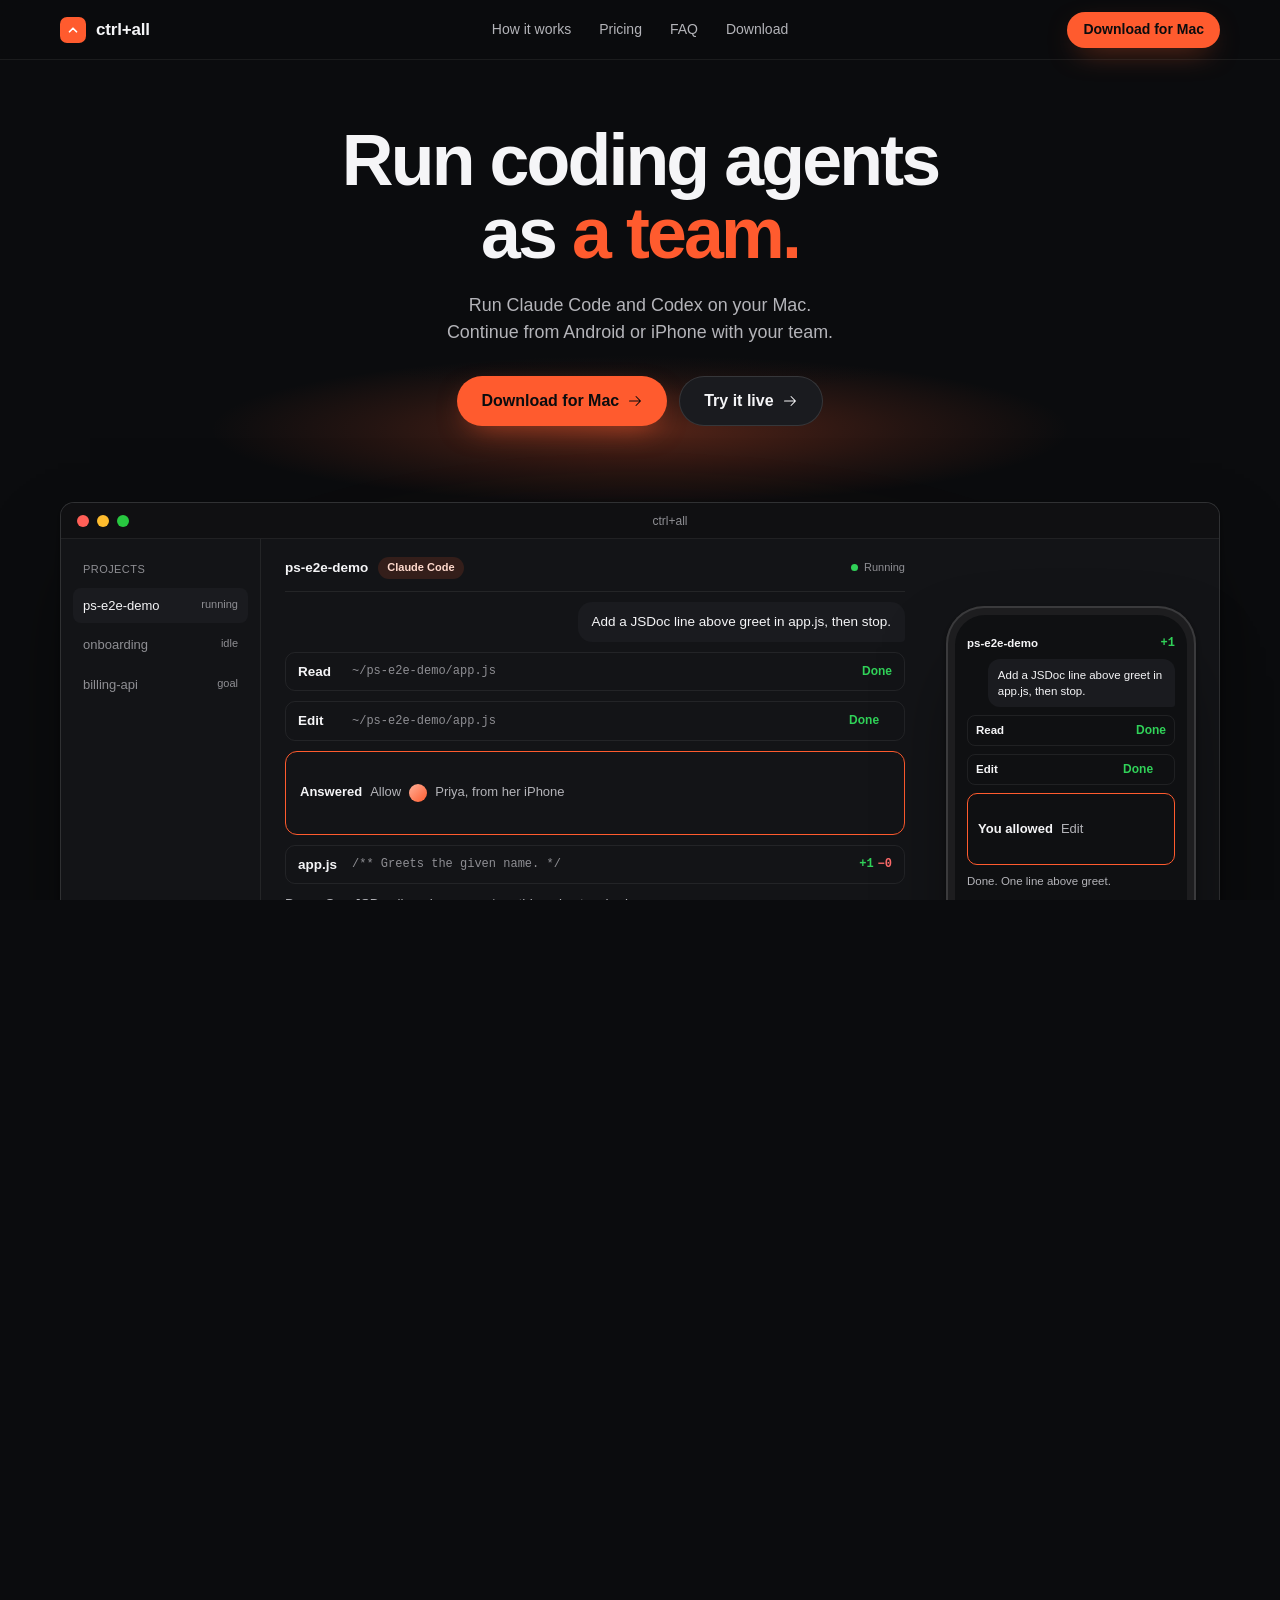
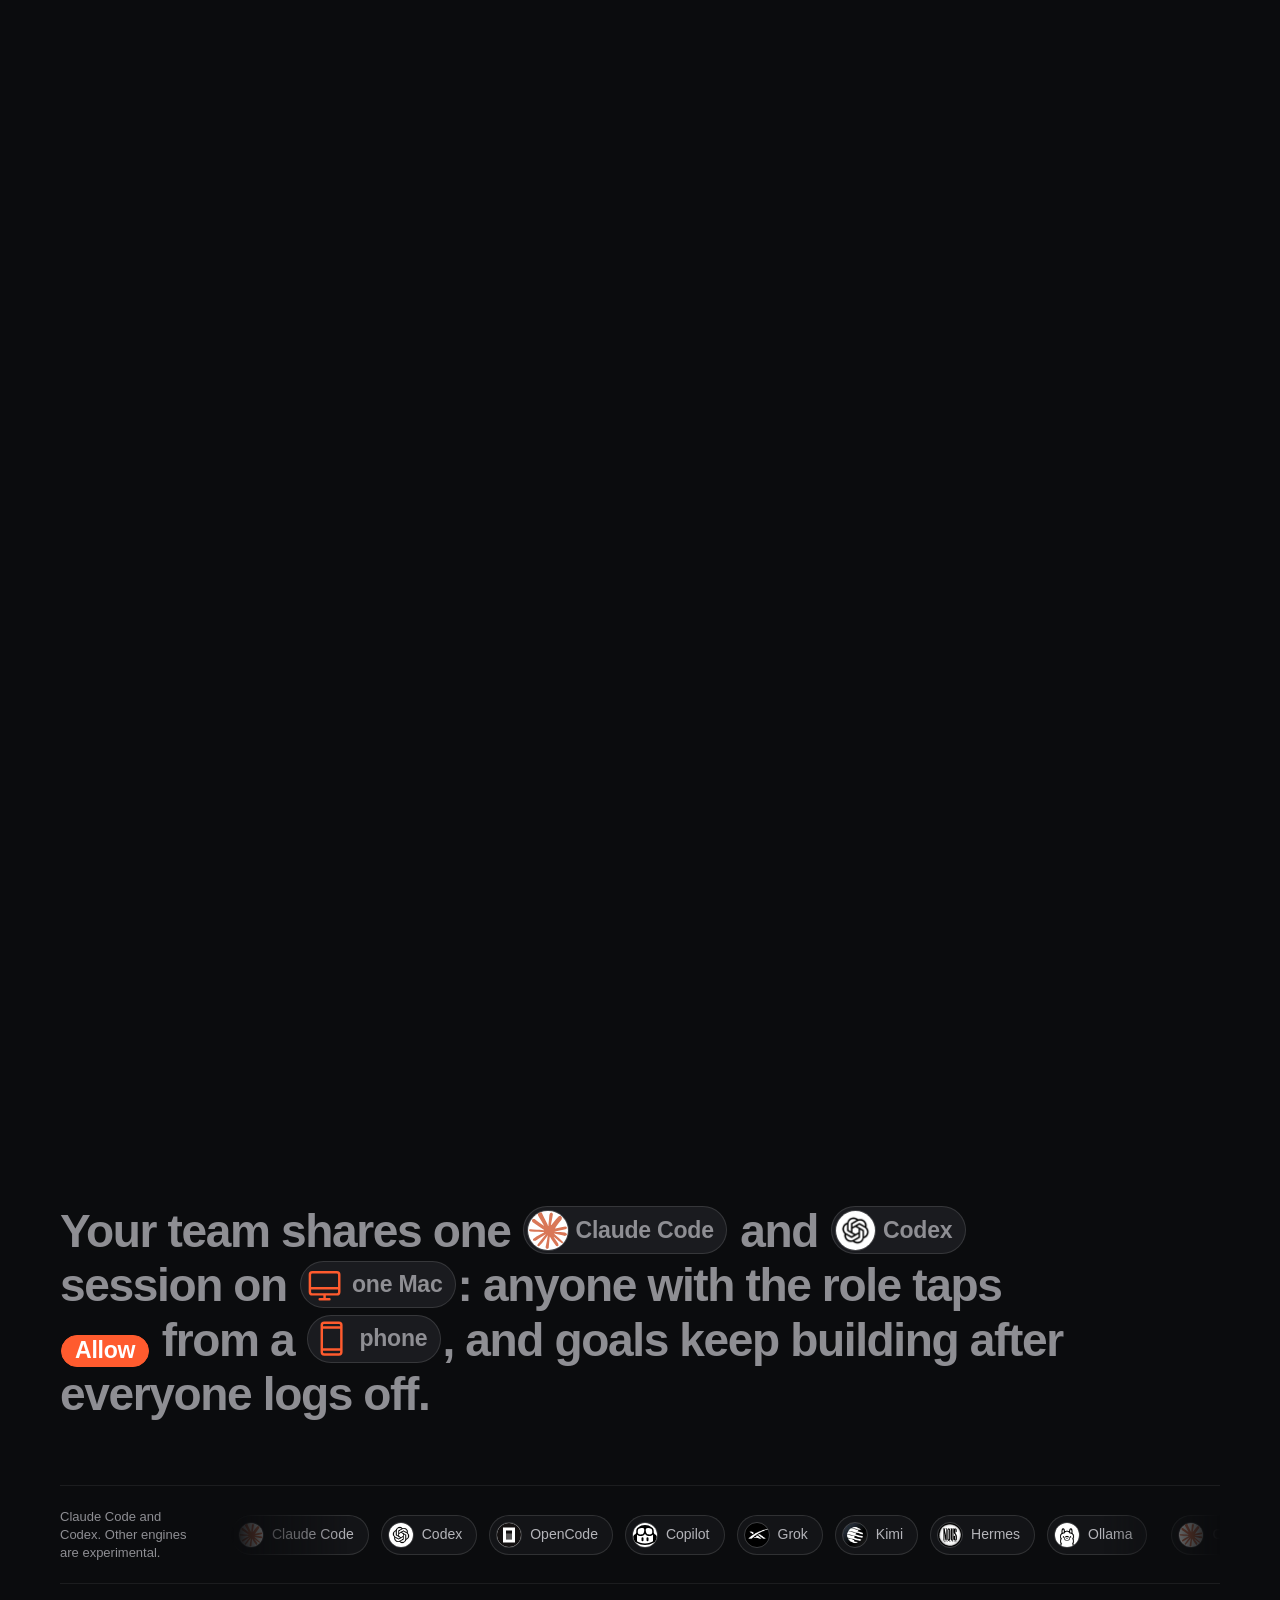
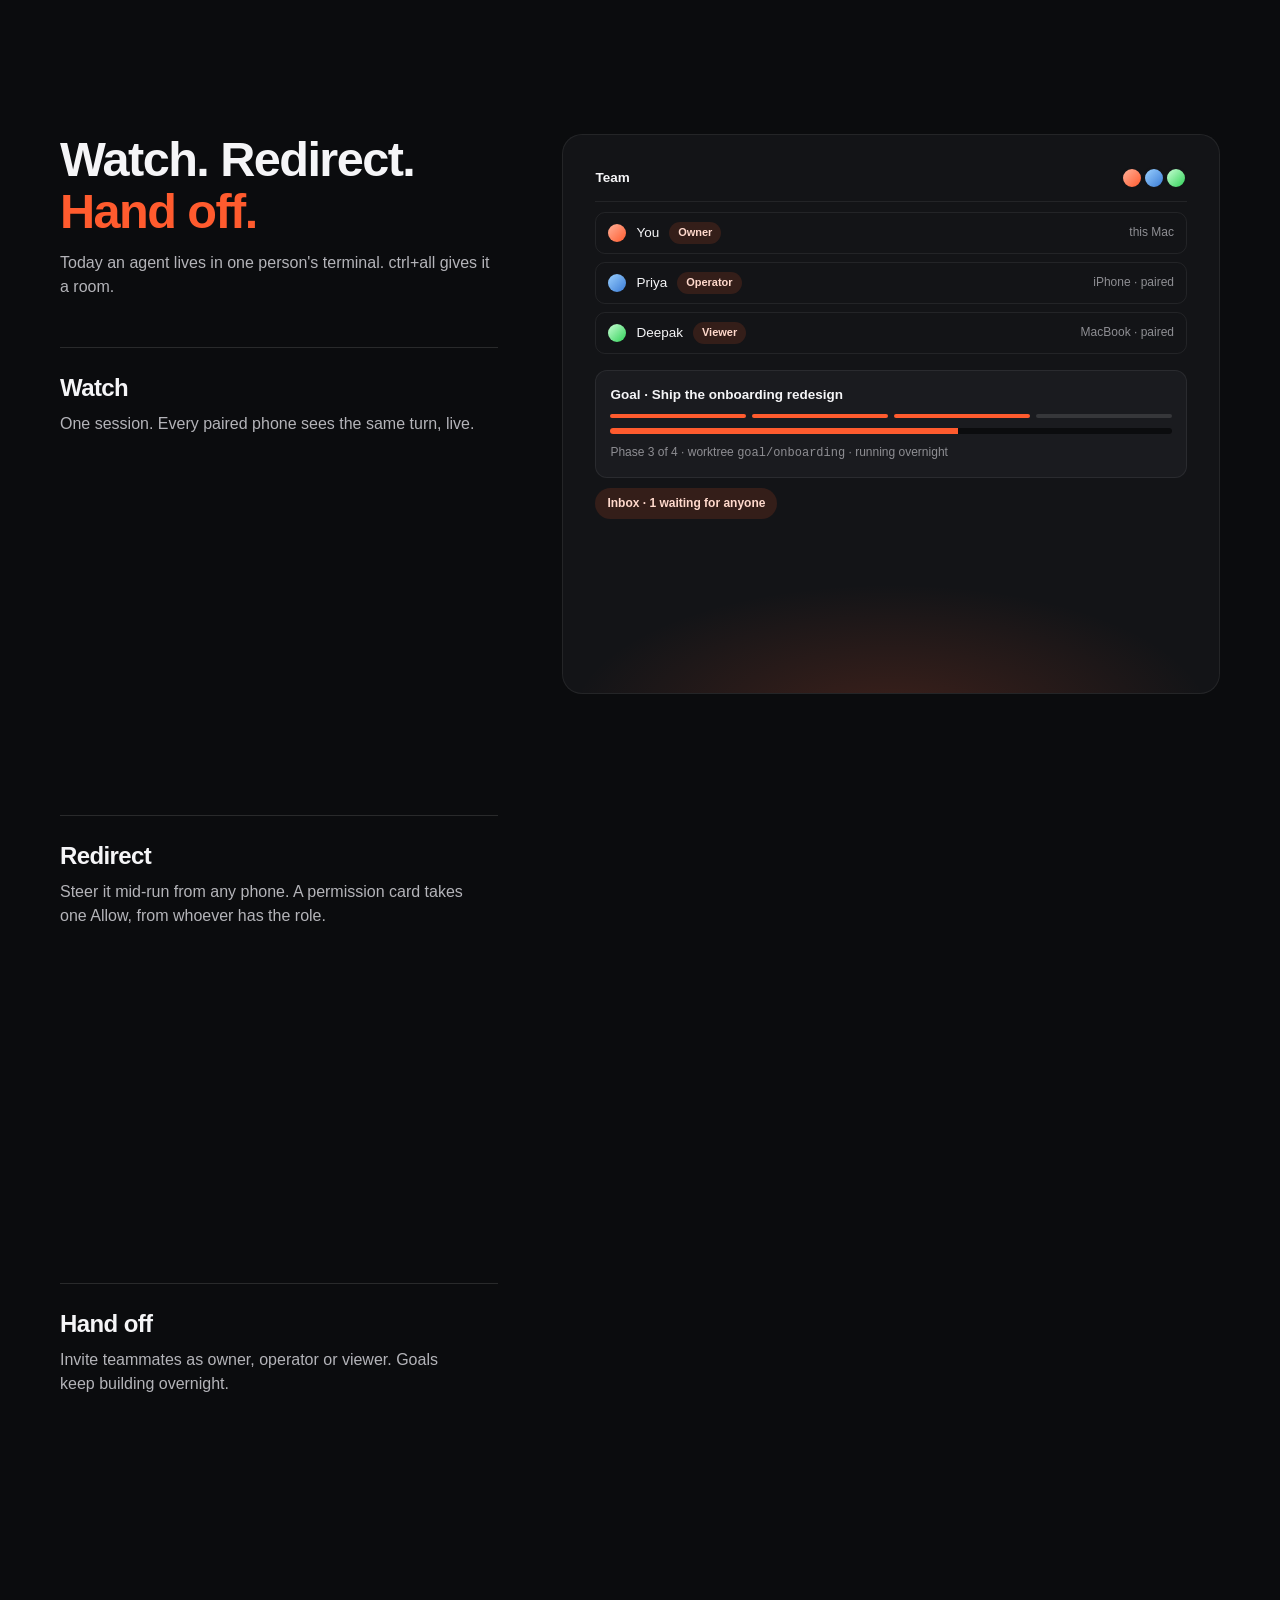
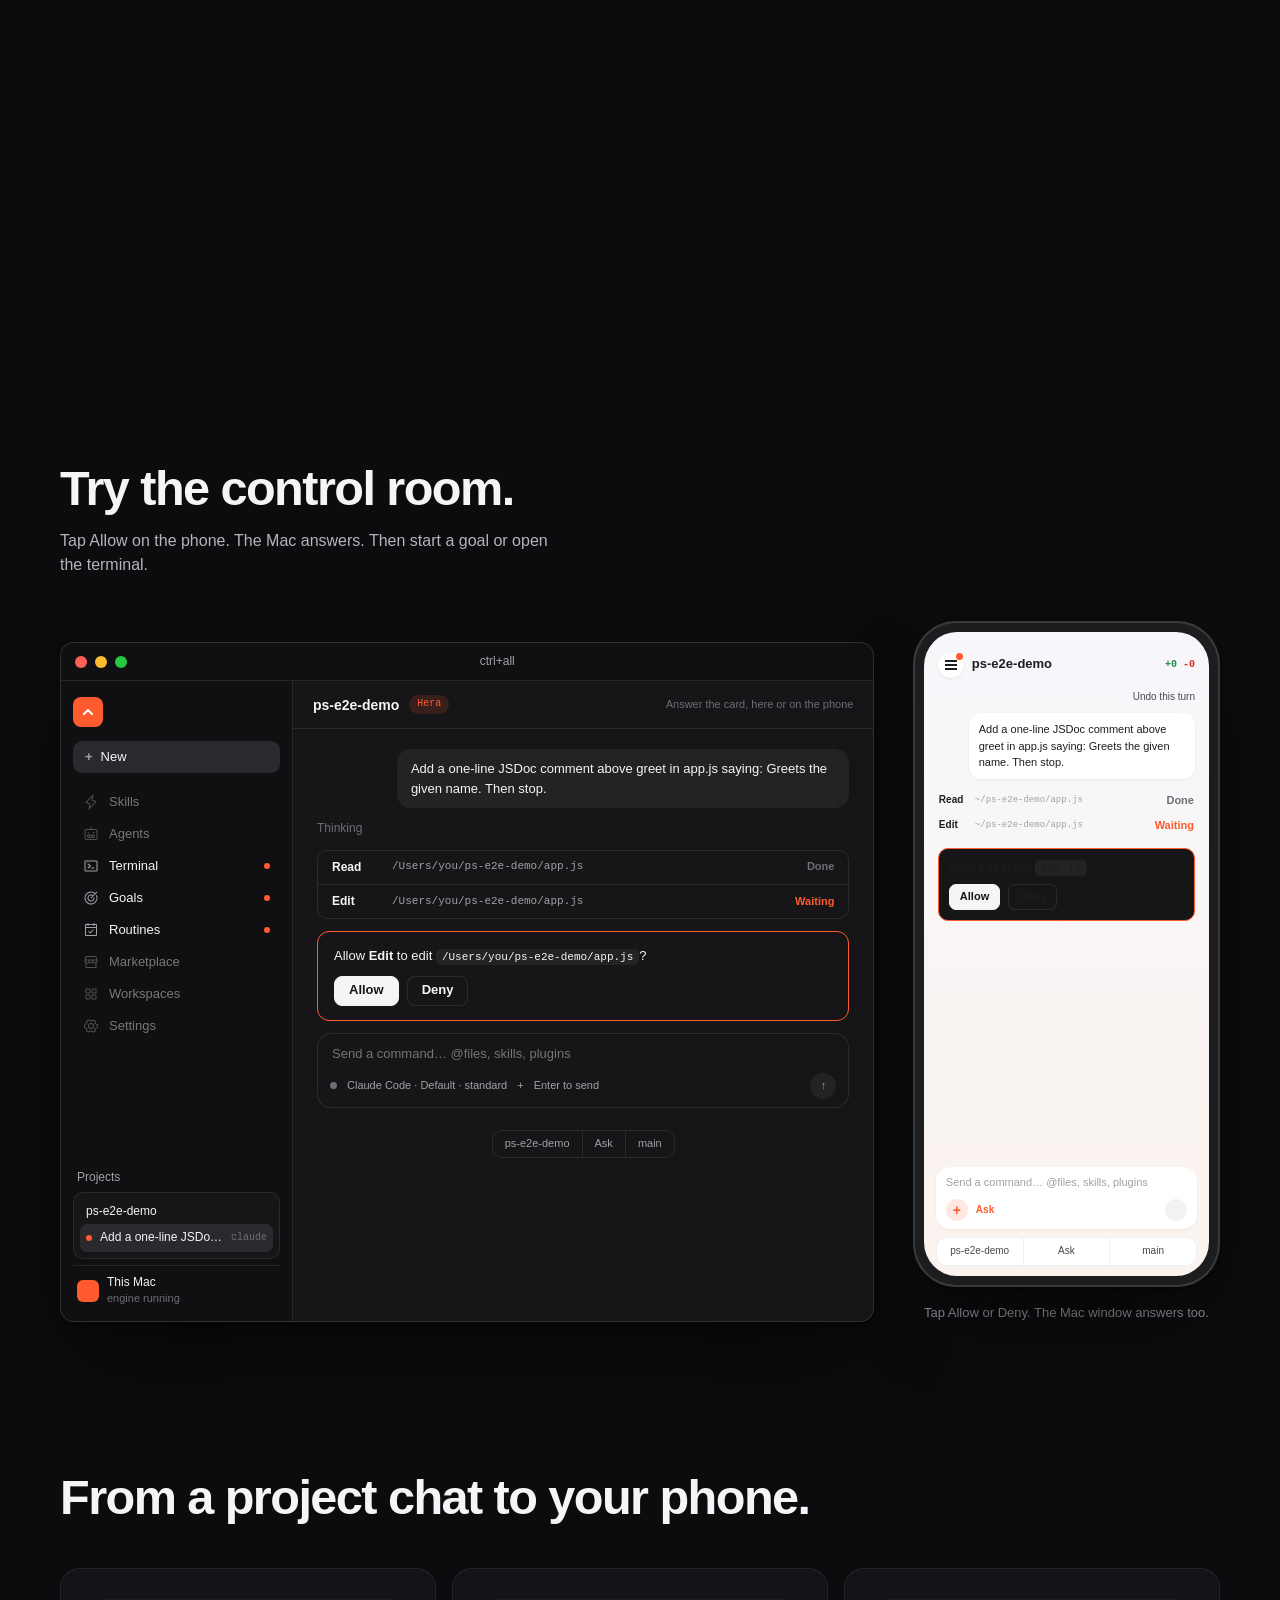
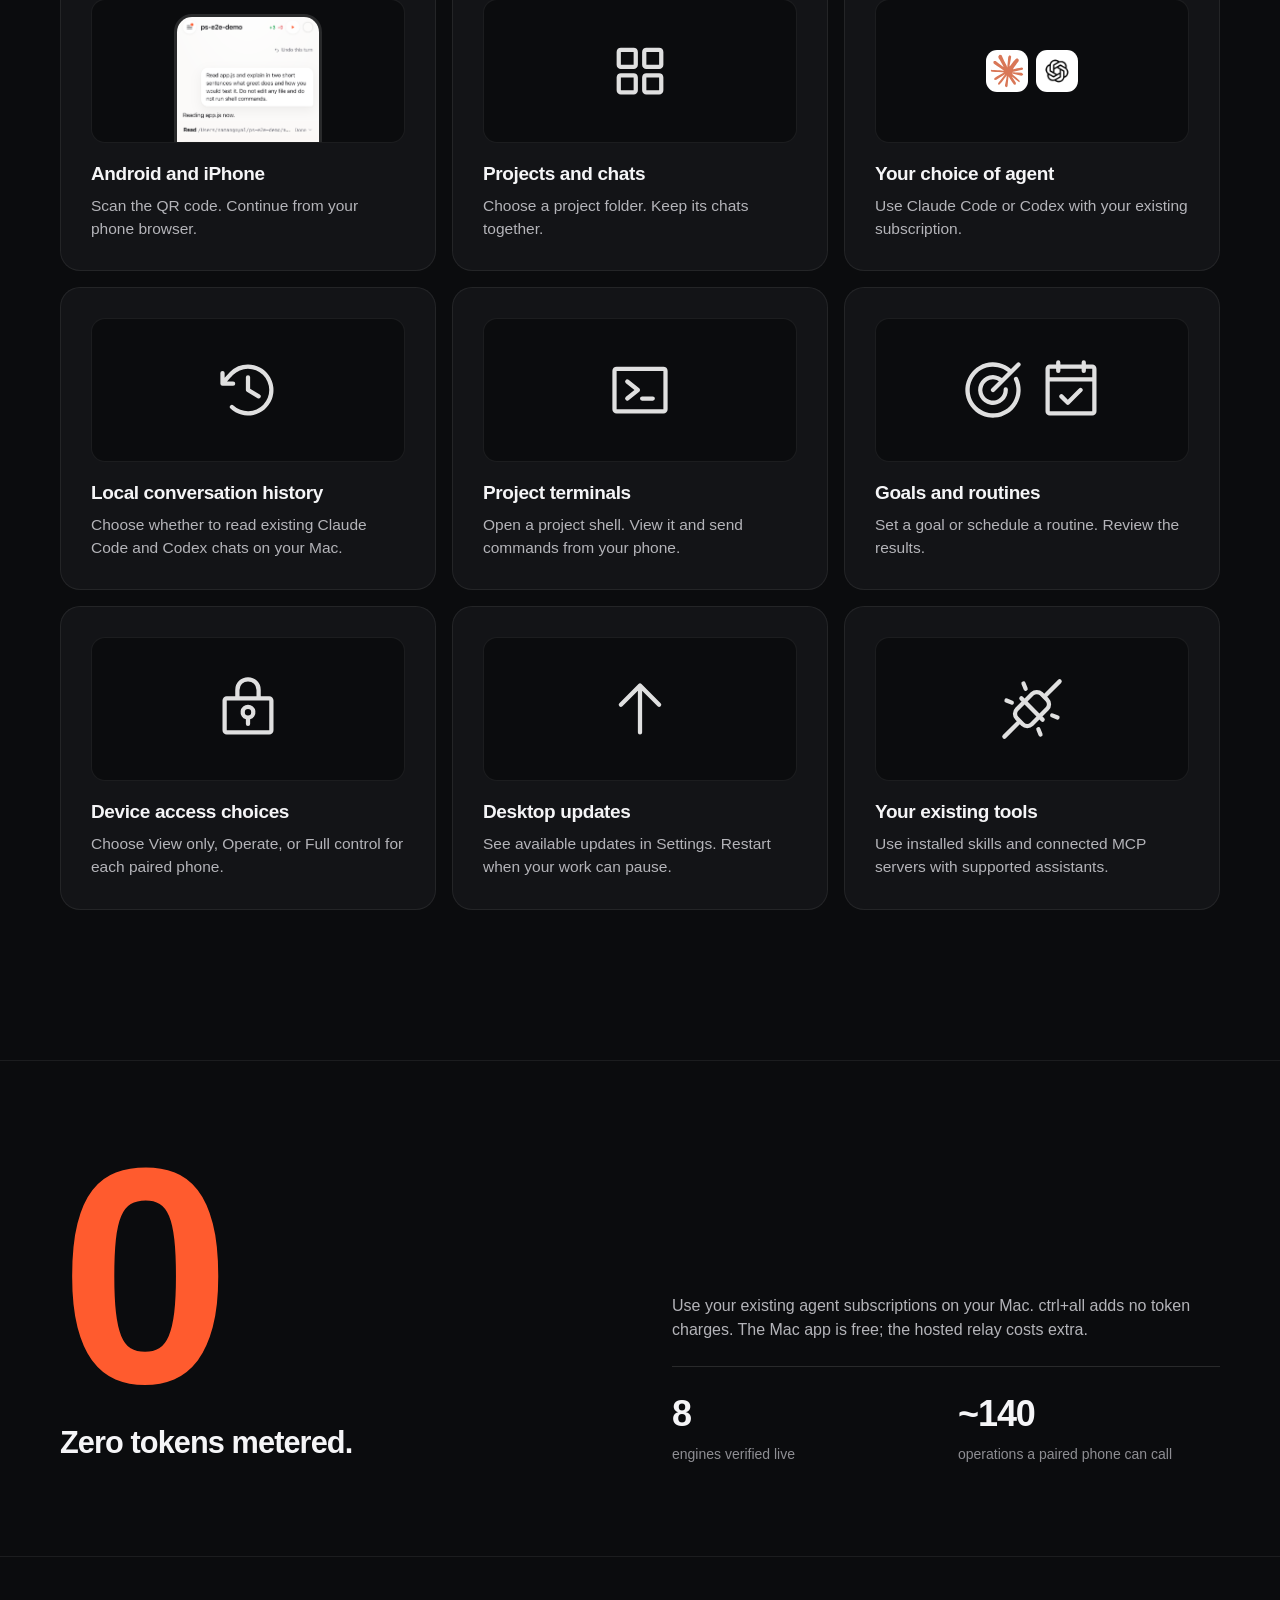
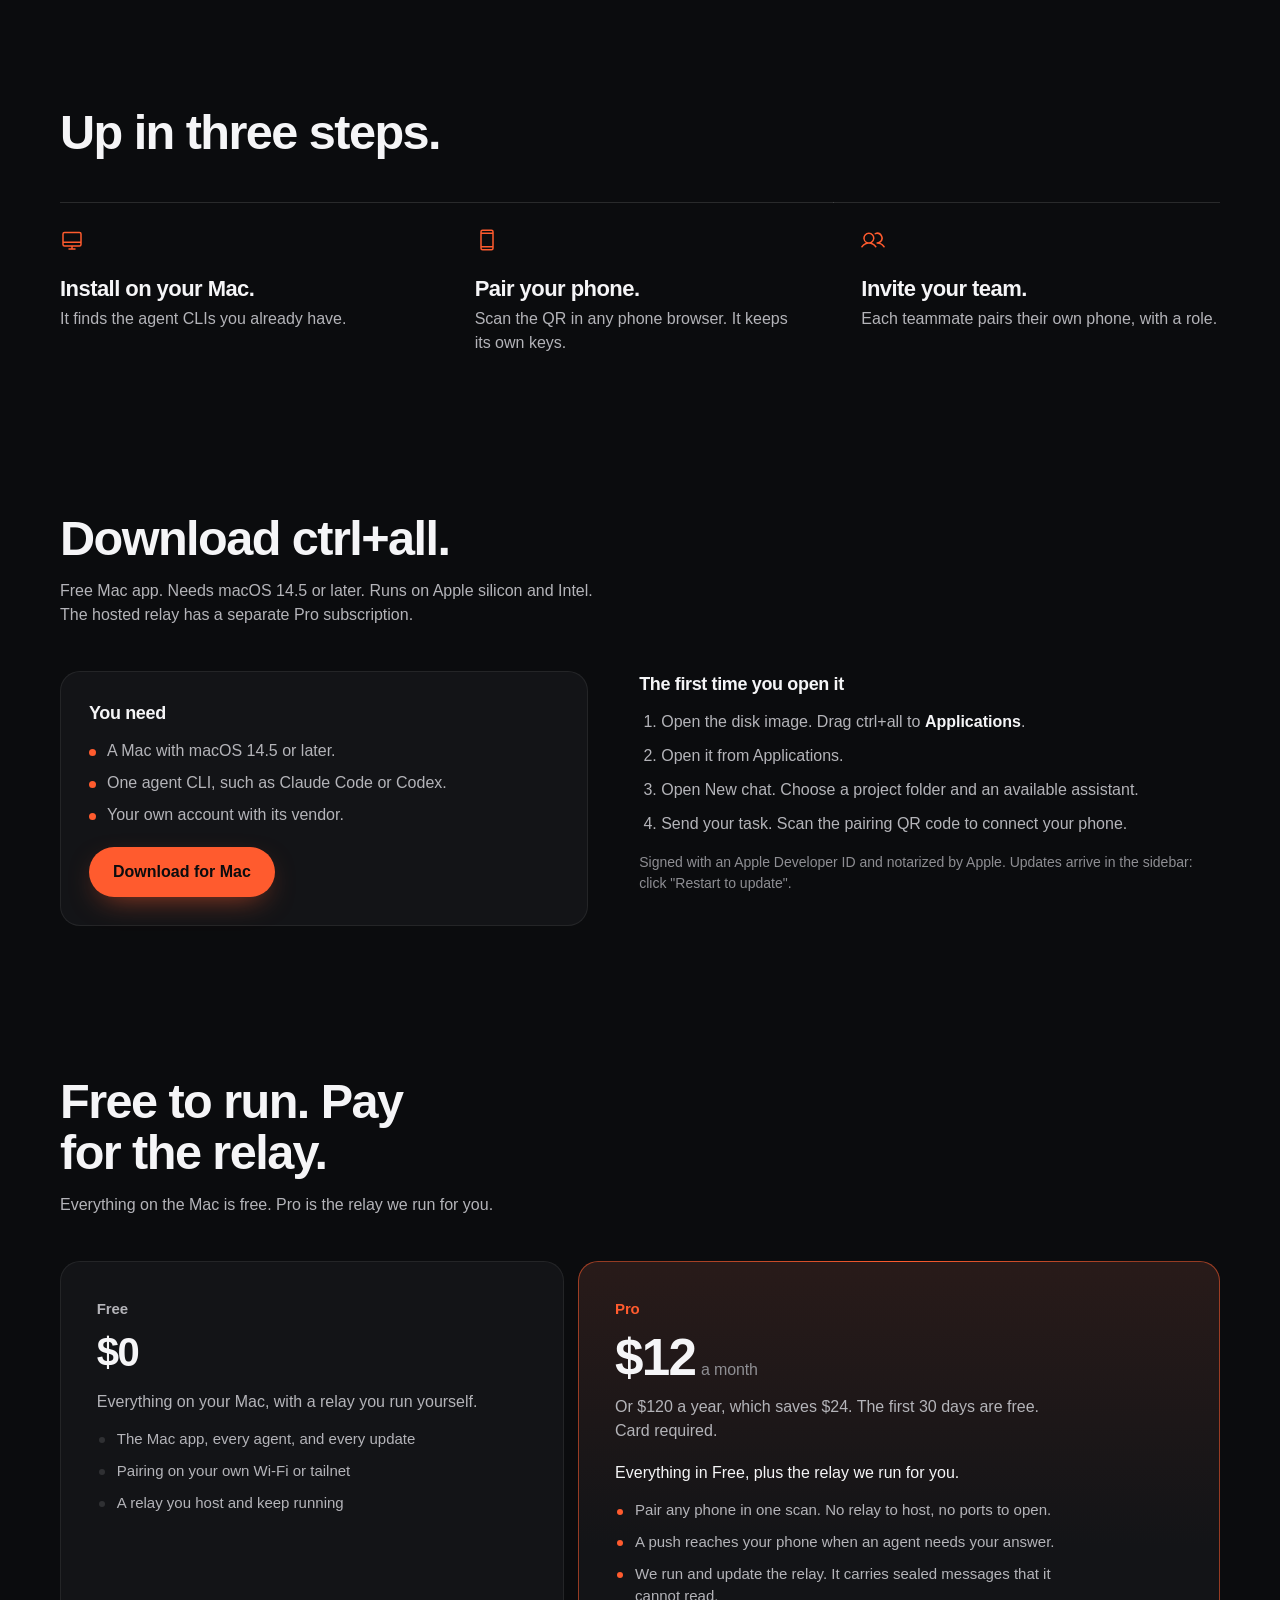
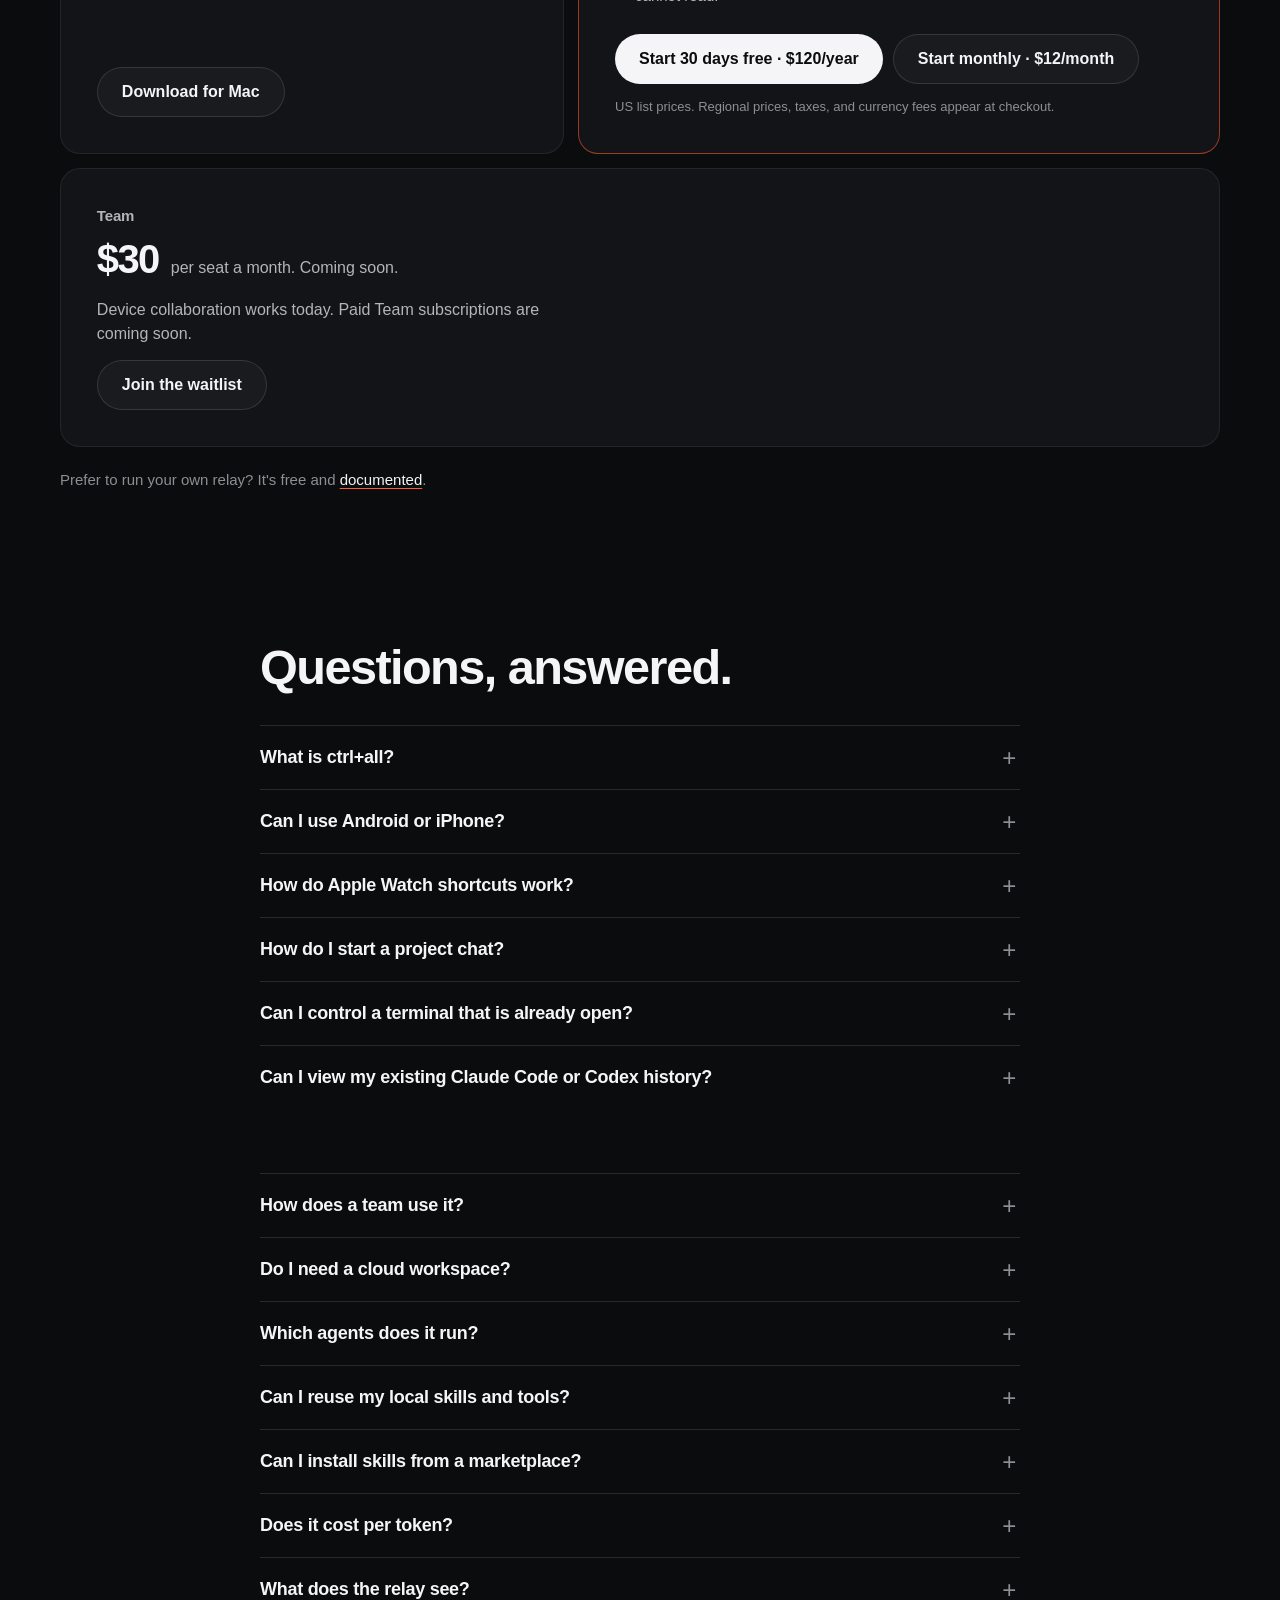
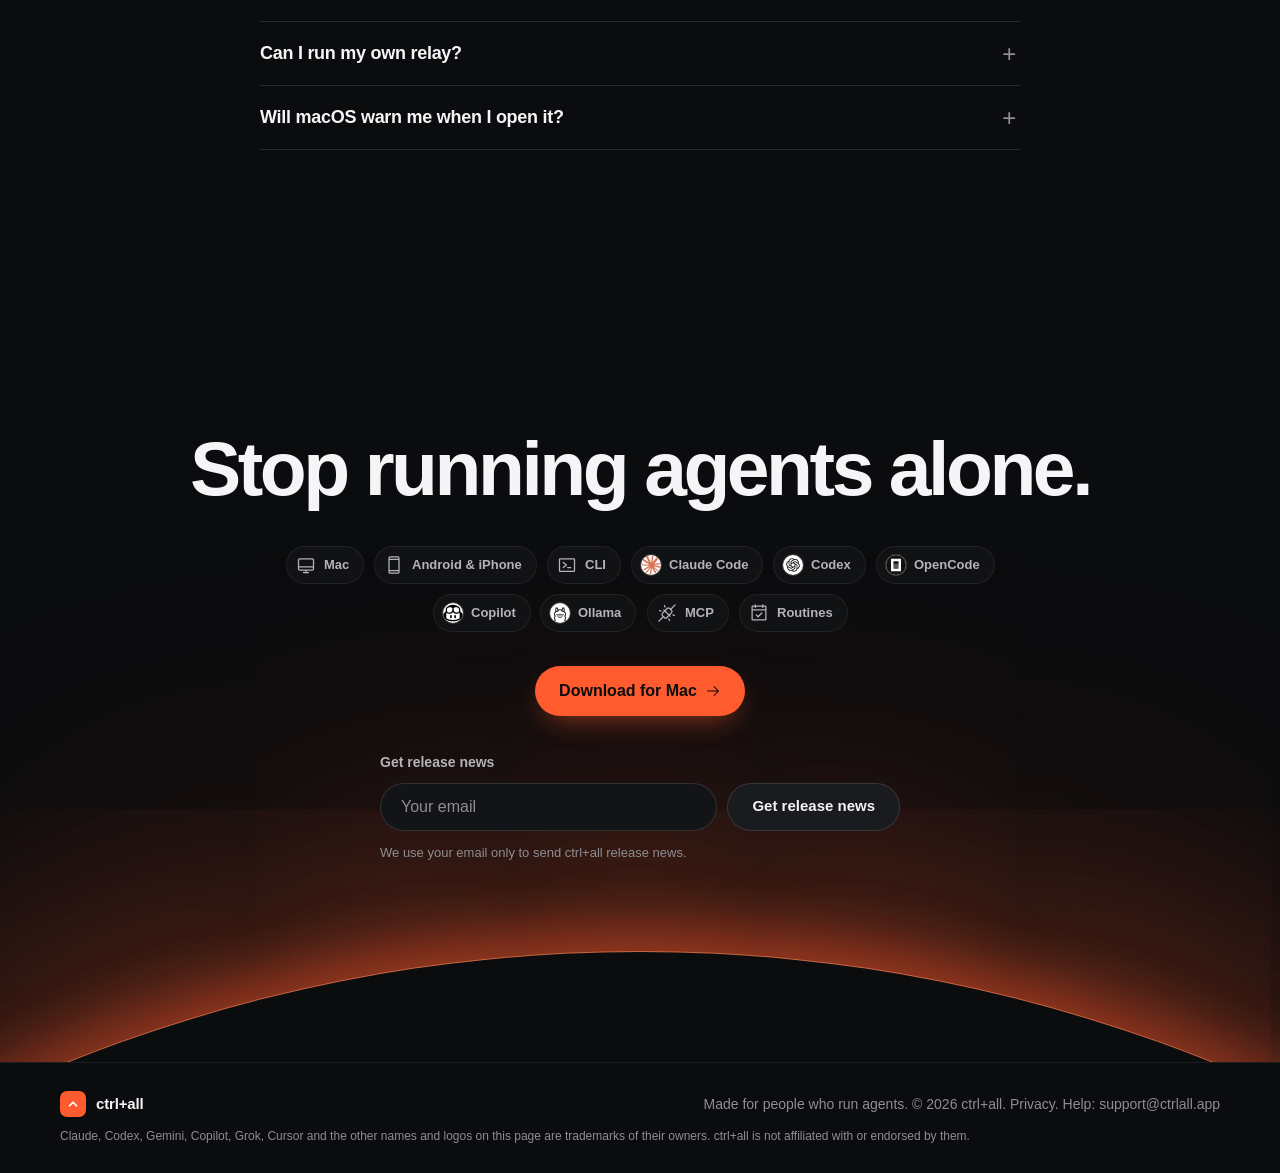
==== commit dbd2c7f8: "site: 2026-11-19T16:57Z from ctrlall@1a971673" ====
--- a/index.html
+++ b/index.html
@@ -11,11 +11,11 @@
 </script>
 <meta charset="utf-8">
 <meta name="viewport" content="width=device-width, initial-scale=1, viewport-fit=cover">
-<title>ctrl+all — Claude Code and Codex from your phone</title>
-<meta name="description" content="Control Claude Code and Codex on your Mac from Android or iPhone. Share chats, approve requests, run project terminals, and schedule tasks. Free Mac app.">
+<title>ctrl+all | Multiplayer AI coding agents from your phone</title>
+<meta name="description" content="Humans and coding agents in one shared flow. Control Claude Code and Codex from your phone, with Apple Watch shortcuts in preview. Free Mac app.">
 <meta property="og:site_name" content="ctrl+all">
-<meta property="og:title" content="ctrl+all — Claude Code and Codex from your phone">
-<meta property="og:description" content="Control coding agents on your Mac from Android or iPhone. Share chats with your team, approve requests, and run project terminals.">
+<meta property="og:title" content="ctrl+all | Multiplayer AI coding agents from your phone">
+<meta property="og:description" content="Humans and coding agents in one shared flow. Control Claude Code and Codex from your phone, with Apple Watch shortcuts in preview.">
 <meta property="og:type" content="website">
 <meta property="og:url" content="https://ctrlall.app/">
 <meta property="og:image" content="https://ctrlall.app/assets/og.png">
@@ -36,7 +36,7 @@
       "url": "https://ctrlall.app/",
       "applicationCategory": "DeveloperApplication",
       "operatingSystem": "macOS 14.5 or later",
-      "description": "Control Claude Code and Codex on your Mac from Android or iPhone. Share chats, approve requests, run project terminals, and schedule tasks.",
+      "description": "Humans and coding agents in one shared flow. Control Claude Code and Codex from your phone, with Apple Watch shortcuts in preview.",
       "downloadUrl": "https://ctrlall.app/download",
       "publisher": {"@id": "https://ctrlall.app/#organization"},
       "offers": {"@type": "Offer", "name": "Free Mac app and self-hosted relay", "price": "0", "priceCurrency": "USD", "url": "https://ctrlall.app/#pricing"}
@@ -315,6 +315,12 @@
 .pr-alt{flex-basis:100%;margin-top:12px;font-size:16px;line-height:1.5;color:var(--ink-2);max-width:30em;text-wrap:pretty}
 .pr-what{margin:18px 0 28px;font-size:16px;line-height:1.5;color:var(--ink-2);max-width:30em;text-wrap:pretty}
 .pr-pro .pr-what{color:var(--ink)}
+.pr-card .pr-what{margin-bottom:14px}
+.pr-list{margin:0 0 28px;padding:0;list-style:none;display:grid;gap:10px;font-size:15px;line-height:1.45;color:var(--ink-2);max-width:32em}
+.pr-list li{position:relative;padding-left:20px;text-wrap:pretty}
+.pr-list li::before{content:"";position:absolute;left:2px;top:.62em;width:6px;height:6px;border-radius:50%;background:var(--line)}
+.pr-pro .pr-list li::before{background:var(--brand)}
+.pr-fine{margin:14px 0 0;font-size:13px;line-height:1.45;color:var(--ink-3)}
 .pr-card > .btn,.pr-ctas{margin-top:auto}
 .pr-card > .btn{align-self:flex-start}
 .pr-ctas{display:flex;flex-wrap:wrap;gap:10px}
@@ -517,7 +523,7 @@
 
 <section class="stmt" aria-label="What ctrl+all does">
   <div class="wrap">
-    <p data-words>Your team shares one <span class="chip"><img src="assets/logos/claude.svg" alt="">Claude Code</span> and <span class="chip"><img src="assets/logos/codex.png" alt="">Codex</span> session on <span class="chip"><svg class="ic" aria-hidden="true" xmlns="http://www.w3.org/2000/svg" viewBox="0 0 256 256" fill="currentColor"><path d="M208,40H48A24,24,0,0,0,24,64V176a24,24,0,0,0,24,24h72v16H96a8,8,0,0,0,0,16h64a8,8,0,0,0,0-16H136V200h72a24,24,0,0,0,24-24V64A24,24,0,0,0,208,40ZM48,56H208a8,8,0,0,1,8,8v80H40V64A8,8,0,0,1,48,56ZM208,184H48a8,8,0,0,1-8-8V160H216v16A8,8,0,0,1,208,184Z"/></svg>one Mac</span>: anyone with the role taps <span class="chip ok">Allow</span> from a <span class="chip"><svg class="ic" aria-hidden="true" xmlns="http://www.w3.org/2000/svg" viewBox="0 0 256 256" fill="currentColor"><path d="M176,16H80A24,24,0,0,0,56,40V216a24,24,0,0,0,24,24h96a24,24,0,0,0,24-24V40A24,24,0,0,0,176,16ZM72,64H184V192H72Zm8-32h96a8,8,0,0,1,8,8v8H72V40A8,8,0,0,1,80,32Zm96,192H80a8,8,0,0,1-8-8v-8H184v8A8,8,0,0,1,176,224Z"/></svg>phone</span>, and goals keep building after everyone logs off.</p>
+    <p data-words>Your team shares one <span class="chip"><img src="assets/logos/claude.svg" width="22" height="22" alt="">Claude Code</span> and <span class="chip"><img src="assets/logos/codex.png" width="22" height="22" alt="">Codex</span> session on <span class="chip"><svg class="ic" aria-hidden="true" xmlns="http://www.w3.org/2000/svg" viewBox="0 0 256 256" fill="currentColor"><path d="M208,40H48A24,24,0,0,0,24,64V176a24,24,0,0,0,24,24h72v16H96a8,8,0,0,0,0,16h64a8,8,0,0,0,0-16H136V200h72a24,24,0,0,0,24-24V64A24,24,0,0,0,208,40ZM48,56H208a8,8,0,0,1,8,8v80H40V64A8,8,0,0,1,48,56ZM208,184H48a8,8,0,0,1-8-8V160H216v16A8,8,0,0,1,208,184Z"/></svg>one Mac</span>: anyone with the role taps <span class="chip ok">Allow</span> from a <span class="chip"><svg class="ic" aria-hidden="true" xmlns="http://www.w3.org/2000/svg" viewBox="0 0 256 256" fill="currentColor"><path d="M176,16H80A24,24,0,0,0,56,40V216a24,24,0,0,0,24,24h96a24,24,0,0,0,24-24V40A24,24,0,0,0,176,16ZM72,64H184V192H72Zm8-32h96a8,8,0,0,1,8,8v8H72V40A8,8,0,0,1,80,32Zm96,192H80a8,8,0,0,1-8-8v-8H184v8A8,8,0,0,1,176,224Z"/></svg>phone</span>, and goals keep building after everyone logs off.</p>
   </div>
 </section>
 
@@ -668,7 +674,7 @@
               <button type="button" class="start" id="goal-start">Start</button>
             </div>
             <div class="goal-run hide" id="goal-run">
-              <h4>Add CSV export to the reports page</h4>
+              <h3>Add CSV export to the reports page</h3>
               <p class="sub"><span id="goal-engine">Claude Code</span> · goal/add-csv-export · standard effort</p>
               <ul class="rail" id="goal-rail">
                 <li><i></i>Interview: PRD.md and PLAN.md written<small></small></li>
@@ -859,16 +865,27 @@
     <div class="pr-grid">
       <article class="pr-card pr-free reveal" style="--i:1" aria-labelledby="pr-free-h">
         <p class="pr-top"><b class="pr-name" id="pr-free-h">Free</b> <span class="pr-price"><span class="pr-amount">$0</span></span></p>
-        <p class="pr-what">The engine, the desktop and web apps, every agent, local pairing, a relay you run yourself, and every update.</p>
+        <p class="pr-what">Everything on your Mac, with a relay you run yourself.</p>
+        <ul class="pr-list">
+          <li>The Mac app, every agent, and every update</li>
+          <li>Pairing on your own Wi-Fi or tailnet</li>
+          <li>A relay you host and keep running</li>
+        </ul>
         <a class="btn btn-2" href="#download">Download for Mac</a>
       </article>
       <article class="pr-card pr-pro reveal" style="--i:2" aria-labelledby="pr-pro-h">
-        <p class="pr-top"><b class="pr-name" id="pr-pro-h">Pro</b> <span class="pr-price"><span class="pr-amount">30 days free,</span></span> <span class="pr-alt">then $12 a month or $120 a year. Card required.</span></p>
-        <p class="pr-what">The hosted relay, push notifications, and pairing with no setup.</p>
+        <p class="pr-top"><b class="pr-name" id="pr-pro-h">Pro</b> <span class="pr-price"><span class="pr-amount">$12</span><span class="pr-per">a month</span></span> <span class="pr-alt">Or $120 a year, which saves $24. The first 30 days are free. Card required.</span></p>
+        <p class="pr-what">Everything in Free, plus the relay we run for you.</p>
+        <ul class="pr-list">
+          <li>Pair any phone in one scan. No relay to host, no ports to open.</li>
+          <li>A push reaches your phone when an agent needs your answer.</li>
+          <li>We run and update the relay. It carries sealed messages that it cannot read.</li>
+        </ul>
         <div class="pr-ctas">
-          <a class="btn" href="https://ctrlall.app/buy/yearly">Start yearly · $120/year</a>
+          <a class="btn" href="https://ctrlall.app/buy/yearly">Start 30 days free · $120/year</a>
           <a class="btn btn-2" href="https://ctrlall.app/buy/monthly">Start monthly · $12/month</a>
         </div>
+        <p class="pr-fine">US list prices. Regional prices, taxes, and currency fees appear at checkout.</p>
       </article>
       <article class="pr-card pr-team reveal" style="--i:3;grid-column:1 / -1" aria-labelledby="pr-team-h">
         <p class="pr-top"><b class="pr-name" id="pr-team-h">Team</b> <span class="pr-price"><span class="pr-amount">$30</span></span> <span class="pr-alt">per seat a month. Coming soon.</span></p>
@@ -895,7 +912,7 @@
       <details class="reveal"><summary>Which agents does it run?</summary><p>Claude Code and Codex, each as it would run in your terminal, on the subscription you already have. OpenCode, Grok, Hermes, Kimi, GitHub Copilot and a local Ollama model run as experimental engines.</p></details>
       <details class="reveal"><summary>Can I reuse my local skills and tools?</summary><p>Yes. ctrl+all can find installed skills and connect MCP servers. Support depends on the assistant. Use the CLI for scripted tasks. Project instructions stay with the project.</p></details>
       <details class="reveal" id="faq-marketplace"><summary>Can I install skills from a marketplace?</summary><p><strong>The skills marketplace is coming soon.</strong> You can use your installed local skills now.</p></details>
-      <details class="reveal"><summary>Does it cost per token?</summary><p>ctrl+all adds no token charges. Your agent vendor bills your account under its own plan. The Mac app and a self-hosted relay are free. Pro includes the hosted relay: 30 days free, then $12/month or $120/year. A card is required.</p></details>
+      <details class="reveal"><summary>Does it cost per token?</summary><p>Your agent vendor bills your account; ctrl+all adds no token charges. The Mac app and a self-hosted relay are free. Pro includes the hosted relay and a 30-day trial. US list prices are $12/month or $120/year. Regional prices, taxes, and currency fees appear at checkout. Enter a card to start the trial.</p></details>
       <details class="reveal"><summary>What does the relay see?</summary><p>The relay sees connection metadata and frame sizes. Your devices seal message frames with X25519, Ed25519 and ChaCha20-Poly1305, so the relay cannot read their contents. The relay also serves the phone client, so you trust its operator for that code.</p><p>The Mac app checks GitHub for updates and sends usage counts to ctrlall.app by default. Turn usage counts off in Settings → Reports. Read <a href="/analytics">every usage event and its allowed properties</a>.</p><p>Crash reports send filtered app diagnostics when the build supports reporting. Review or disable them in Settings. Usage counts have a separate control.</p></details>
       <details class="reveal" id="faq-relay"><summary>Can I run my own relay?</summary><p>Yes. The <code>ctrlall</code> CLI ships inside the app, and <code>ctrlall relay show</code> prints the relay in use. For a phone on your Wi-Fi or tailnet, the relay install script runs a relay on the Mac. For a phone anywhere, put Tailscale Funnel in front of it or run <code>ctrlall relay tunnel</code>. Either way the relay only forwards sealed frames it cannot read.</p></details>
       <details class="reveal"><summary>Will macOS warn me when I open it?</summary><p>No. Since version 1.0.0 the app is signed with an Apple Developer ID and notarized by Apple. If macOS does warn you, or says the app is damaged, do not override it: the file is not the one we published. Delete it and write to support@ctrlall.app.</p></details>
@@ -910,11 +927,11 @@
       <li style="--i:0"><svg class="ic" aria-hidden="true" xmlns="http://www.w3.org/2000/svg" viewBox="0 0 256 256" fill="currentColor"><path d="M208,40H48A24,24,0,0,0,24,64V176a24,24,0,0,0,24,24h72v16H96a8,8,0,0,0,0,16h64a8,8,0,0,0,0-16H136V200h72a24,24,0,0,0,24-24V64A24,24,0,0,0,208,40ZM48,56H208a8,8,0,0,1,8,8v80H40V64A8,8,0,0,1,48,56ZM208,184H48a8,8,0,0,1-8-8V160H216v16A8,8,0,0,1,208,184Z"/></svg>Mac</li>
       <li style="--i:1"><svg class="ic" aria-hidden="true" xmlns="http://www.w3.org/2000/svg" viewBox="0 0 256 256" fill="currentColor"><path d="M176,16H80A24,24,0,0,0,56,40V216a24,24,0,0,0,24,24h96a24,24,0,0,0,24-24V40A24,24,0,0,0,176,16ZM72,64H184V192H72Zm8-32h96a8,8,0,0,1,8,8v8H72V40A8,8,0,0,1,80,32Zm96,192H80a8,8,0,0,1-8-8v-8H184v8A8,8,0,0,1,176,224Z"/></svg>Android &amp; iPhone</li>
       <li style="--i:2"><svg class="ic" aria-hidden="true" xmlns="http://www.w3.org/2000/svg" viewBox="0 0 256 256" fill="currentColor"><path d="M128,128a8,8,0,0,1-3,6.25l-40,32a8,8,0,1,1-10-12.5L107.19,128,75,102.25a8,8,0,1,1,10-12.5l40,32A8,8,0,0,1,128,128Zm48,24H136a8,8,0,0,0,0,16h40a8,8,0,0,0,0-16Zm56-96V200a16,16,0,0,1-16,16H40a16,16,0,0,1-16-16V56A16,16,0,0,1,40,40H216A16,16,0,0,1,232,56ZM216,200V56H40V200H216Z"/></svg>CLI</li>
-      <li style="--i:3"><img src="assets/logos/claude.svg" alt="" loading="lazy">Claude Code</li>
-      <li style="--i:4"><img src="assets/logos/codex.png" alt="" loading="lazy">Codex</li>
-      <li style="--i:5"><img src="assets/logos/opencode.svg" alt="" loading="lazy">OpenCode</li>
-      <li style="--i:6"><img src="assets/logos/copilot.svg" alt="" loading="lazy">Copilot</li>
-      <li style="--i:7"><img src="assets/logos/ollama.png" alt="" loading="lazy">Ollama</li>
+      <li style="--i:3"><img src="assets/logos/claude.svg" width="24" height="24" alt="" loading="lazy">Claude Code</li>
+      <li style="--i:4"><img src="assets/logos/codex.png" width="24" height="24" alt="" loading="lazy">Codex</li>
+      <li style="--i:5"><img src="assets/logos/opencode.svg" width="24" height="24" alt="" loading="lazy">OpenCode</li>
+      <li style="--i:6"><img src="assets/logos/copilot.svg" width="24" height="24" alt="" loading="lazy">Copilot</li>
+      <li style="--i:7"><img src="assets/logos/ollama.png" width="24" height="24" alt="" loading="lazy">Ollama</li>
       <li style="--i:8"><svg class="ic" aria-hidden="true" xmlns="http://www.w3.org/2000/svg" viewBox="0 0 256 256" fill="currentColor"><path d="M237.66,18.34a8,8,0,0,0-11.32,0l-52.4,52.41-5.37-5.38a32.05,32.05,0,0,0-45.26,0L100,88.69l-6.34-6.35A8,8,0,0,0,82.34,93.66L88.69,100,65.37,123.31a32,32,0,0,0,0,45.26l5.38,5.37-52.41,52.4a8,8,0,0,0,11.32,11.32l52.4-52.41,5.37,5.38a32,32,0,0,0,45.26,0L156,167.31l6.34,6.35a8,8,0,0,0,11.32-11.32L167.31,156l23.32-23.31a32,32,0,0,0,0-45.26l-5.38-5.37,52.41-52.4A8,8,0,0,0,237.66,18.34Zm-116.29,161a16,16,0,0,1-22.62,0L76.69,157.25a16,16,0,0,1,0-22.62L100,111.31,144.69,156Zm57.94-57.94L156,144.69,111.31,100l23.32-23.31a16,16,0,0,1,22.62,0l22.06,22A16,16,0,0,1,179.31,121.37ZM88.57,35A8,8,0,0,1,103.43,29l8,20A8,8,0,0,1,96.57,55ZM24.57,93A8,8,0,0,1,35,88.57l20,8A8,8,0,0,1,49,111.43l-20-8A8,8,0,0,1,24.57,93ZM231.43,163a8,8,0,0,1-10.4,4.46l-20-8A8,8,0,1,1,207,144.57l20,8A8,8,0,0,1,231.43,163Zm-64,58.06A8,8,0,0,1,152.57,227l-8-20A8,8,0,0,1,159.43,201Z"/></svg>MCP</li>
       <li style="--i:9"><svg class="ic" aria-hidden="true" xmlns="http://www.w3.org/2000/svg" viewBox="0 0 256 256" fill="currentColor"><path d="M208,32H184V24a8,8,0,0,0-16,0v8H88V24a8,8,0,0,0-16,0v8H48A16,16,0,0,0,32,48V208a16,16,0,0,0,16,16H208a16,16,0,0,0,16-16V48A16,16,0,0,0,208,32ZM72,48v8a8,8,0,0,0,16,0V48h80v8a8,8,0,0,0,16,0V48h24V80H48V48ZM208,208H48V96H208V208Zm-38.34-85.66a8,8,0,0,1,0,11.32l-48,48a8,8,0,0,1-11.32,0l-24-24a8,8,0,0,1,11.32-11.32L116,164.69l42.34-42.35A8,8,0,0,1,169.66,122.34Z"/></svg>Routines</li>
     </ul>
@@ -1363,7 +1380,7 @@
 (function () {
   var dlg = document.getElementById("wl"), slot = document.getElementById("gate-btn"), note = dlg && dlg.querySelector("[data-gate-note]");
   if (!dlg || !slot) return;
-  var CLIENT_ID = "615632895904-thc6ojn9g6i8cnbnh2f42v0oq3q4ct84.apps.googleusercontent.com";
+  var CLIENT_ID = "484156666142-m394jqirul614343dkggd88pug8s53ar.apps.googleusercontent.com";
   var LOCAL = location.hostname === "ctrlall.app" || location.hostname === "www.ctrlall.app" || location.hostname === "127.0.0.1" || location.hostname === "localhost";
   var noteText = note ? note.textContent : "";
   function state(s, msg) { dlg.setAttribute("data-state", s); if (note) note.textContent = msg || noteText; }
@@ -1405,4 +1422,4 @@
 })();
 </script>
 </body>
-  </html>
+</html>
--- a/demo.css
+++ b/demo.css
@@ -99,7 +99,7 @@
 .sandbox b{color:var(--d-ink)}
 .start{align-self:flex-end;height:34px;padding:0 16px;border-radius:9px;border:0;background:var(--d-ink);color:var(--d-bg);font-weight:600}
 .goal-run{max-width:520px;margin:0 auto}
-.goal-run h4{margin:0 0 4px;font-size:14px}
+.goal-run h3{margin:0 0 4px;font-size:14px}
 .goal-run .sub{font-size:12px;color:var(--d-ink-2);margin:0 0 16px}
 .rail{display:flex;flex-direction:column;gap:0}
 .rail li{list-style:none;display:grid;grid-template-columns:22px 1fr auto;gap:12px;align-items:center;padding:9px 0;border-top:1px solid var(--d-line);font-size:13px;opacity:.35;transition:opacity .4s}
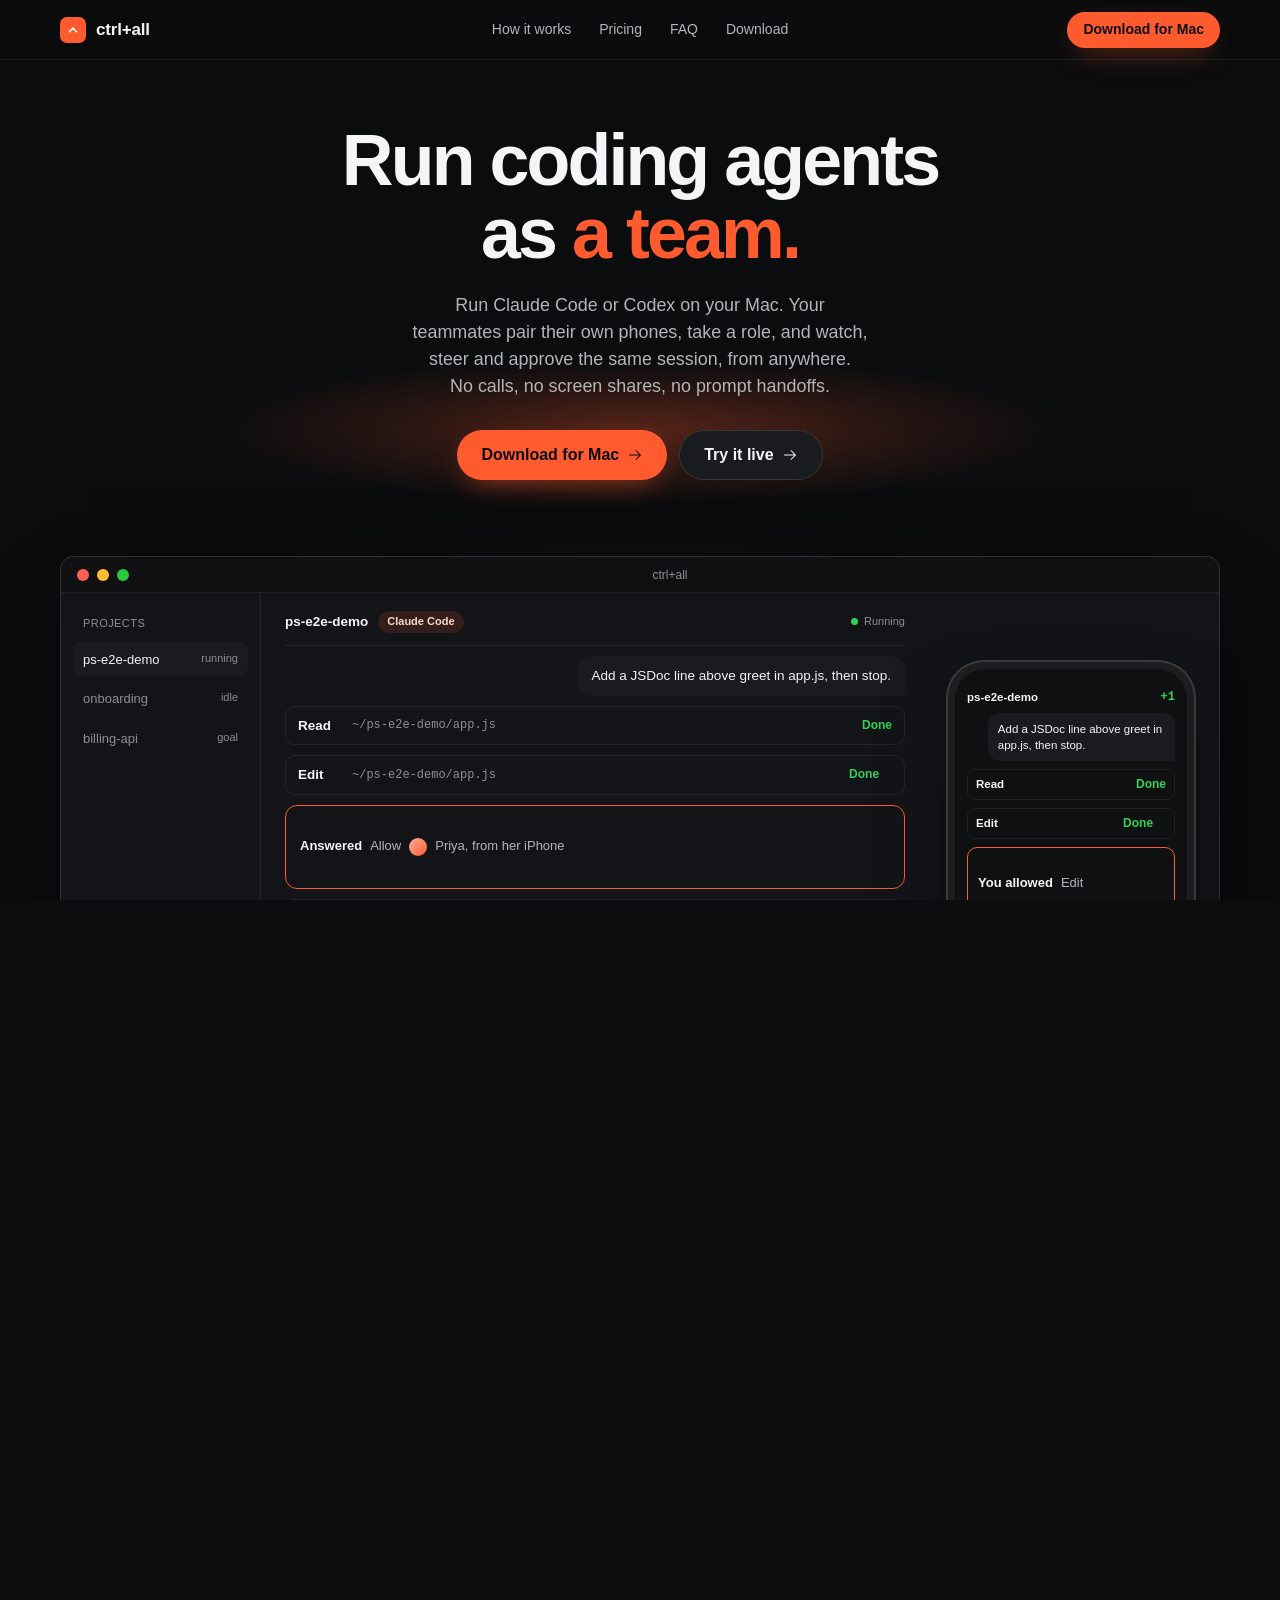
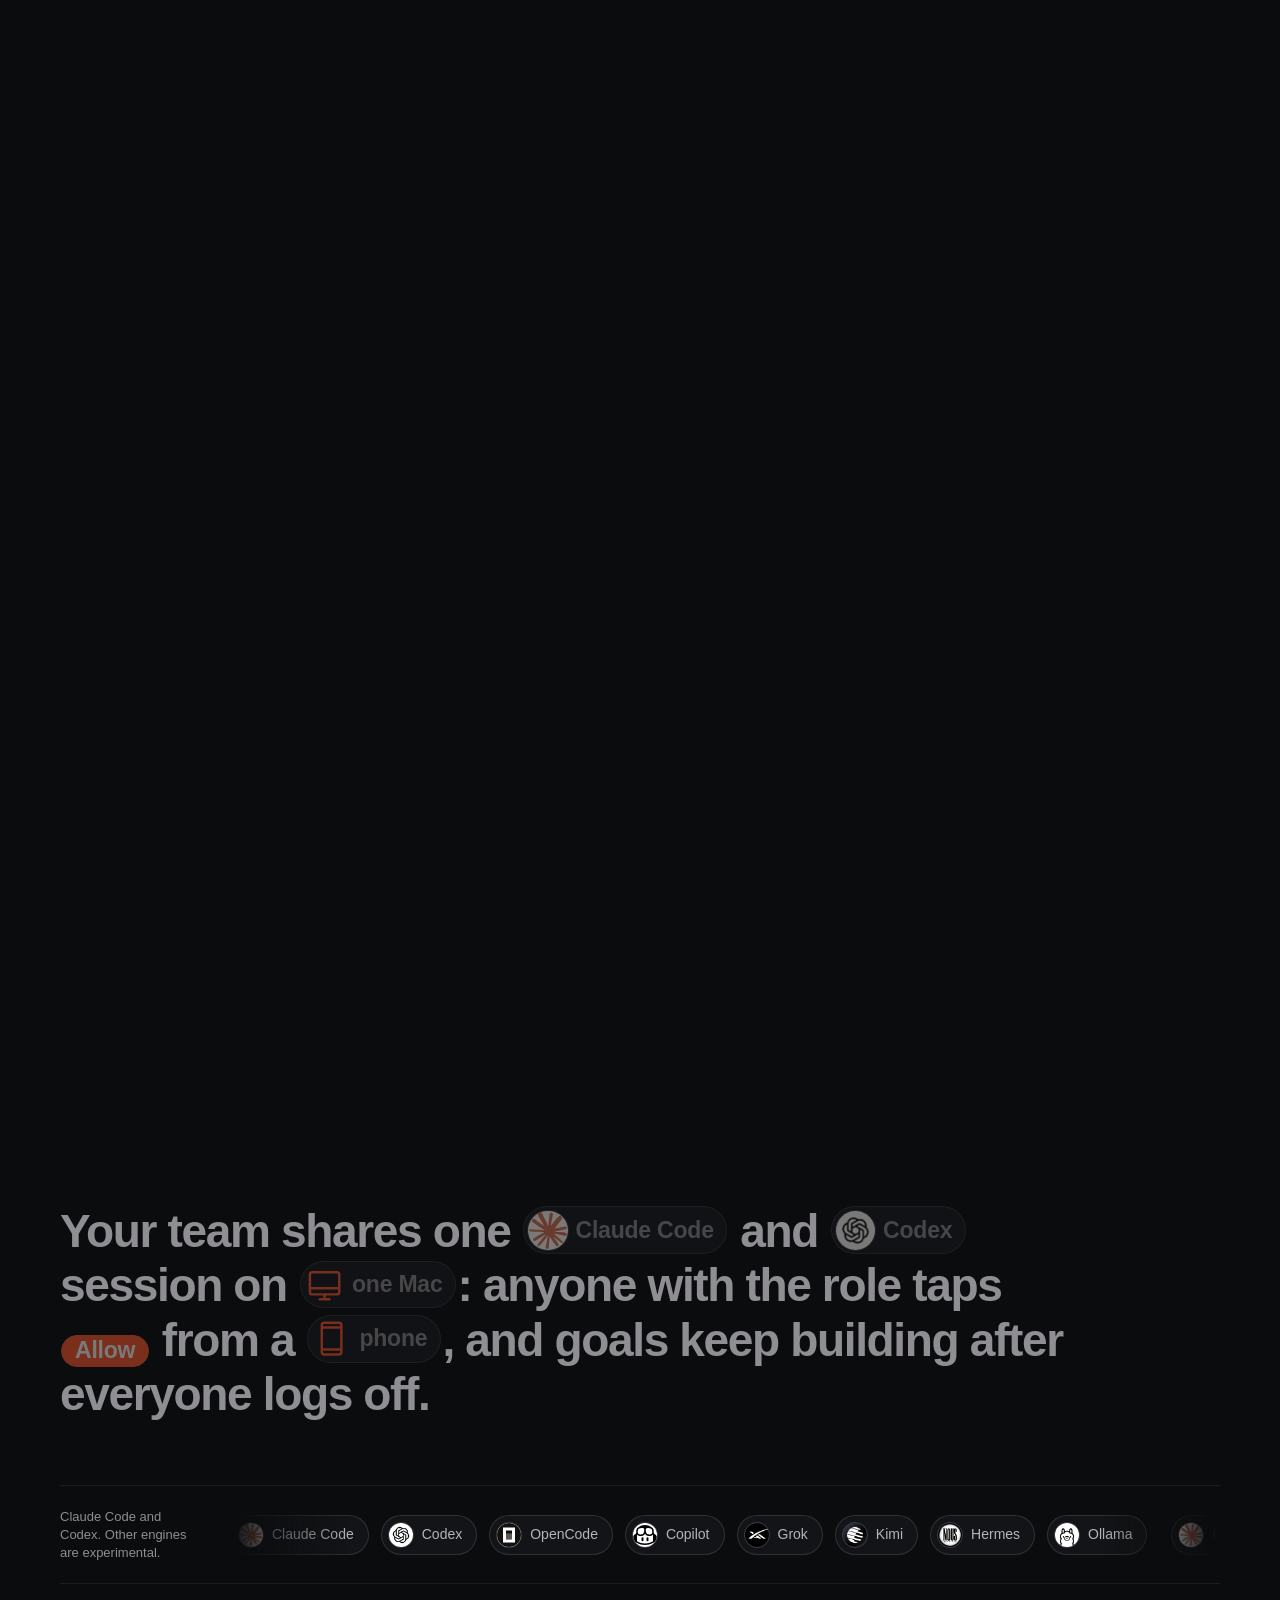
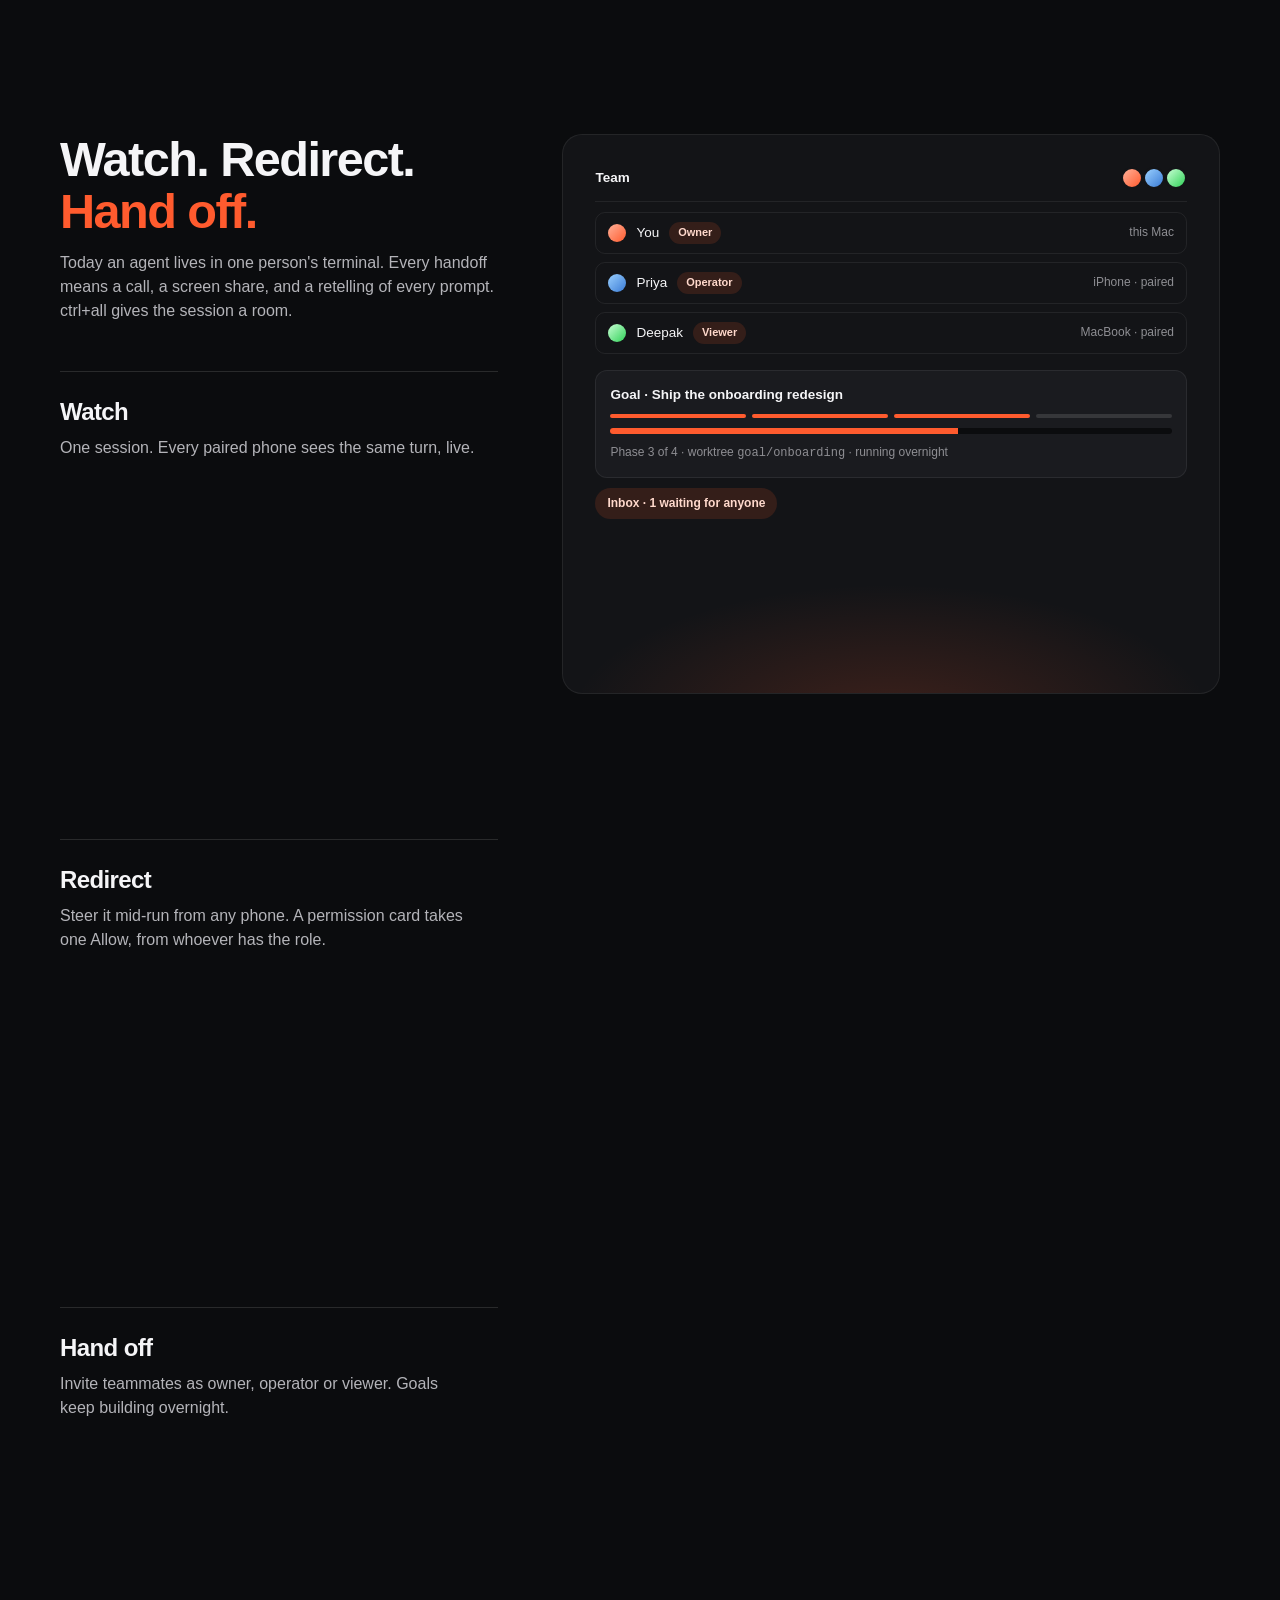
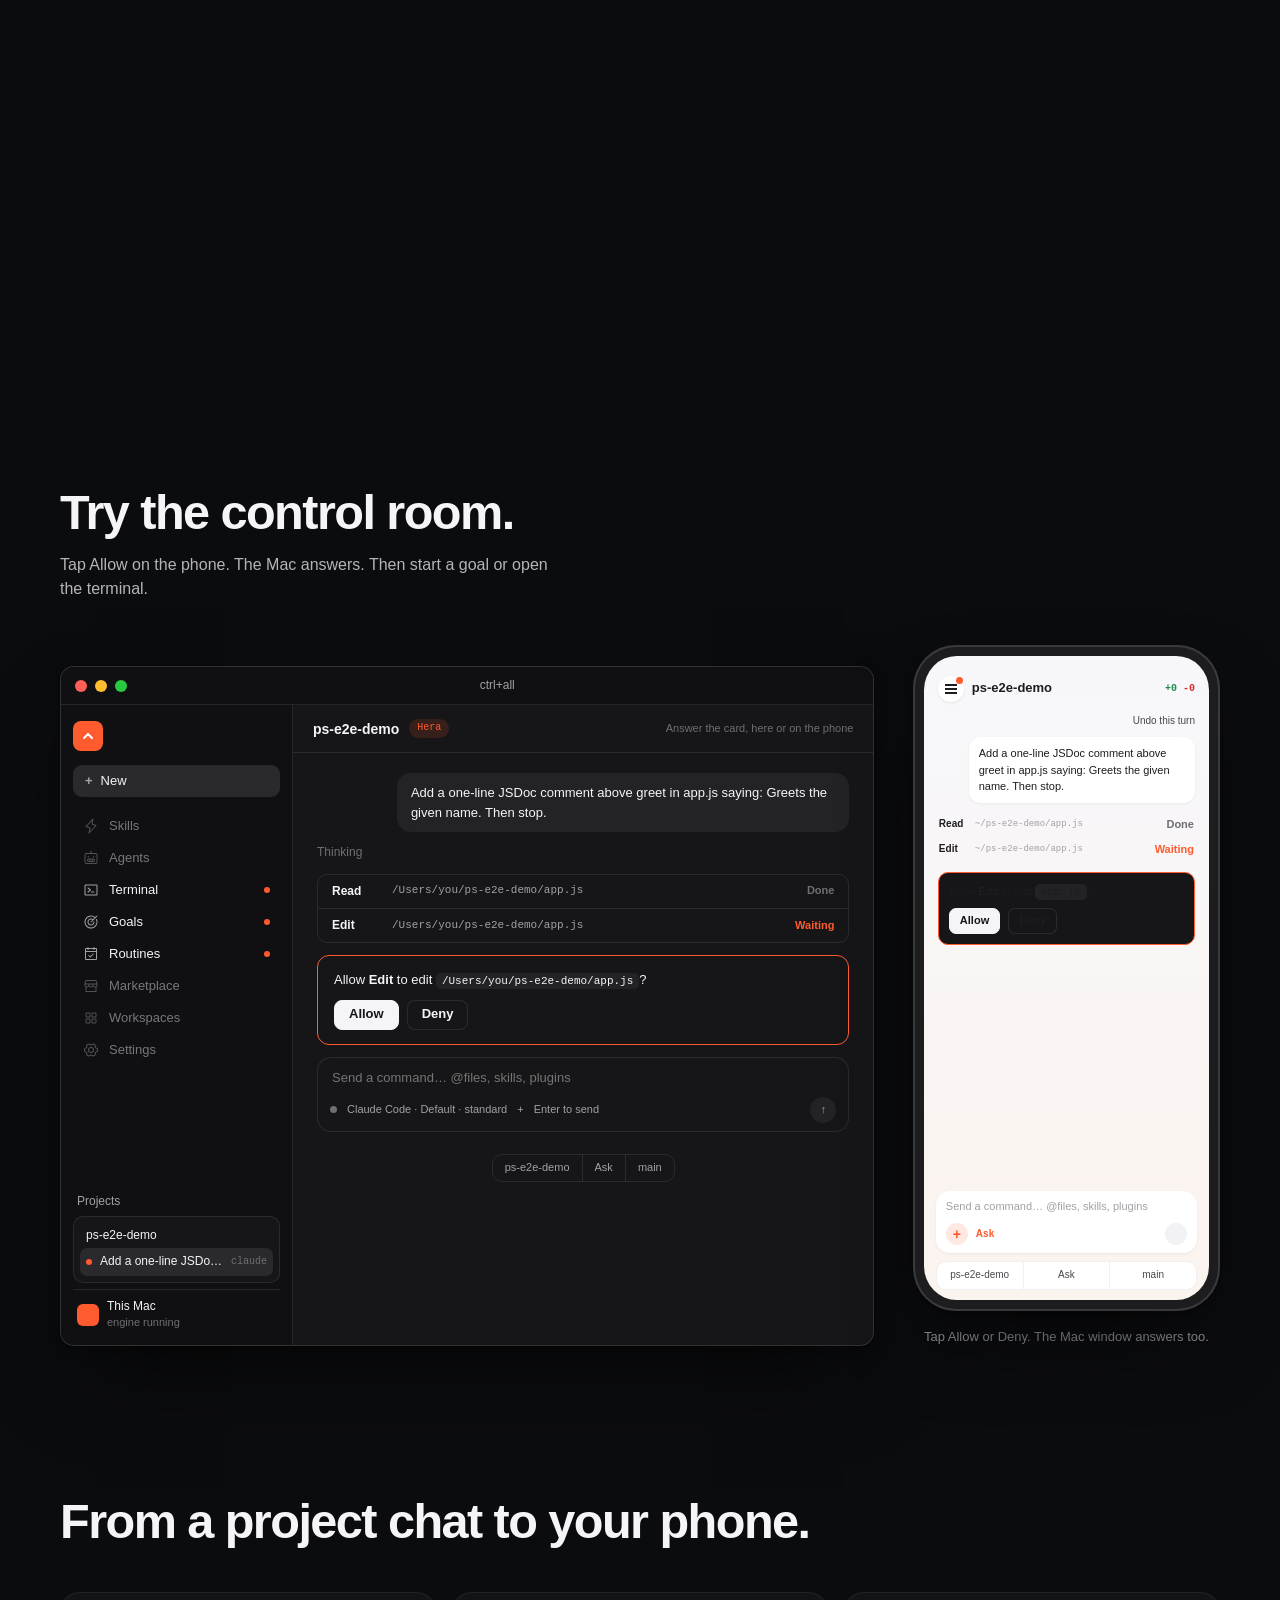
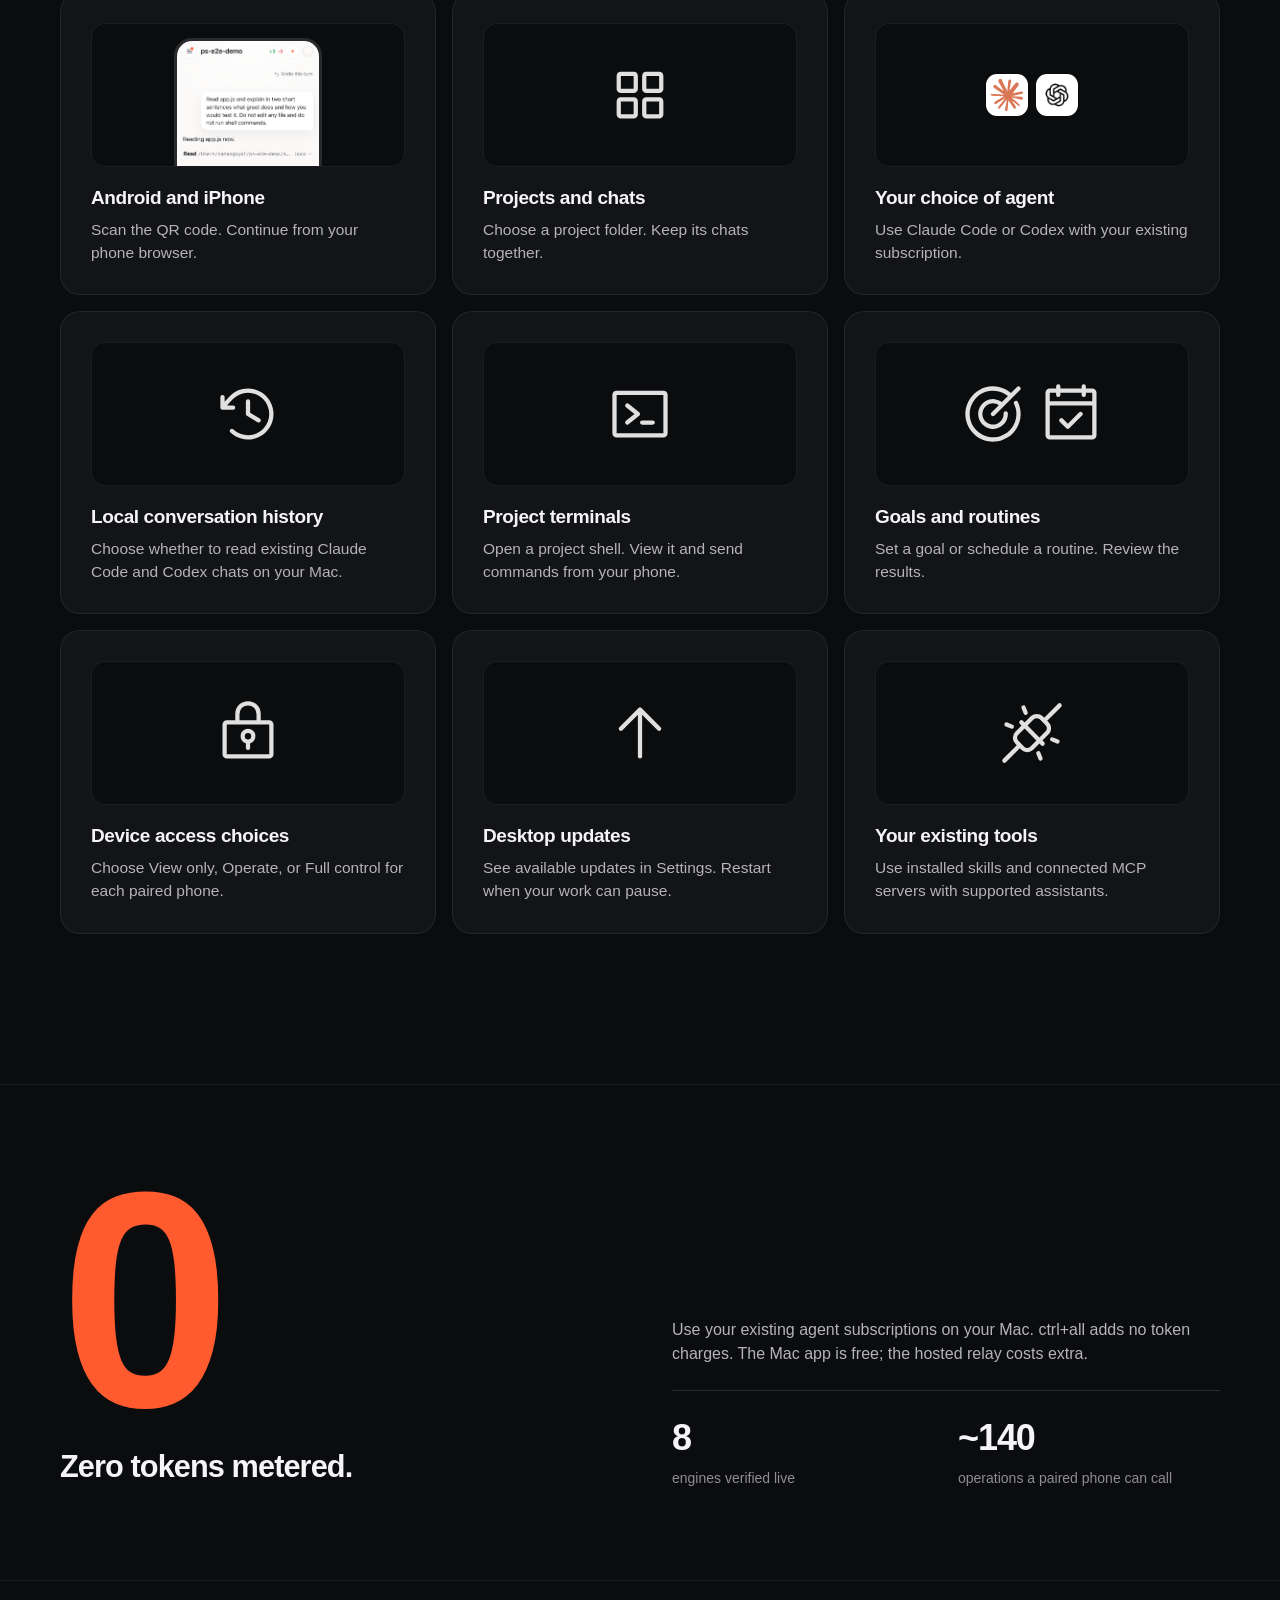
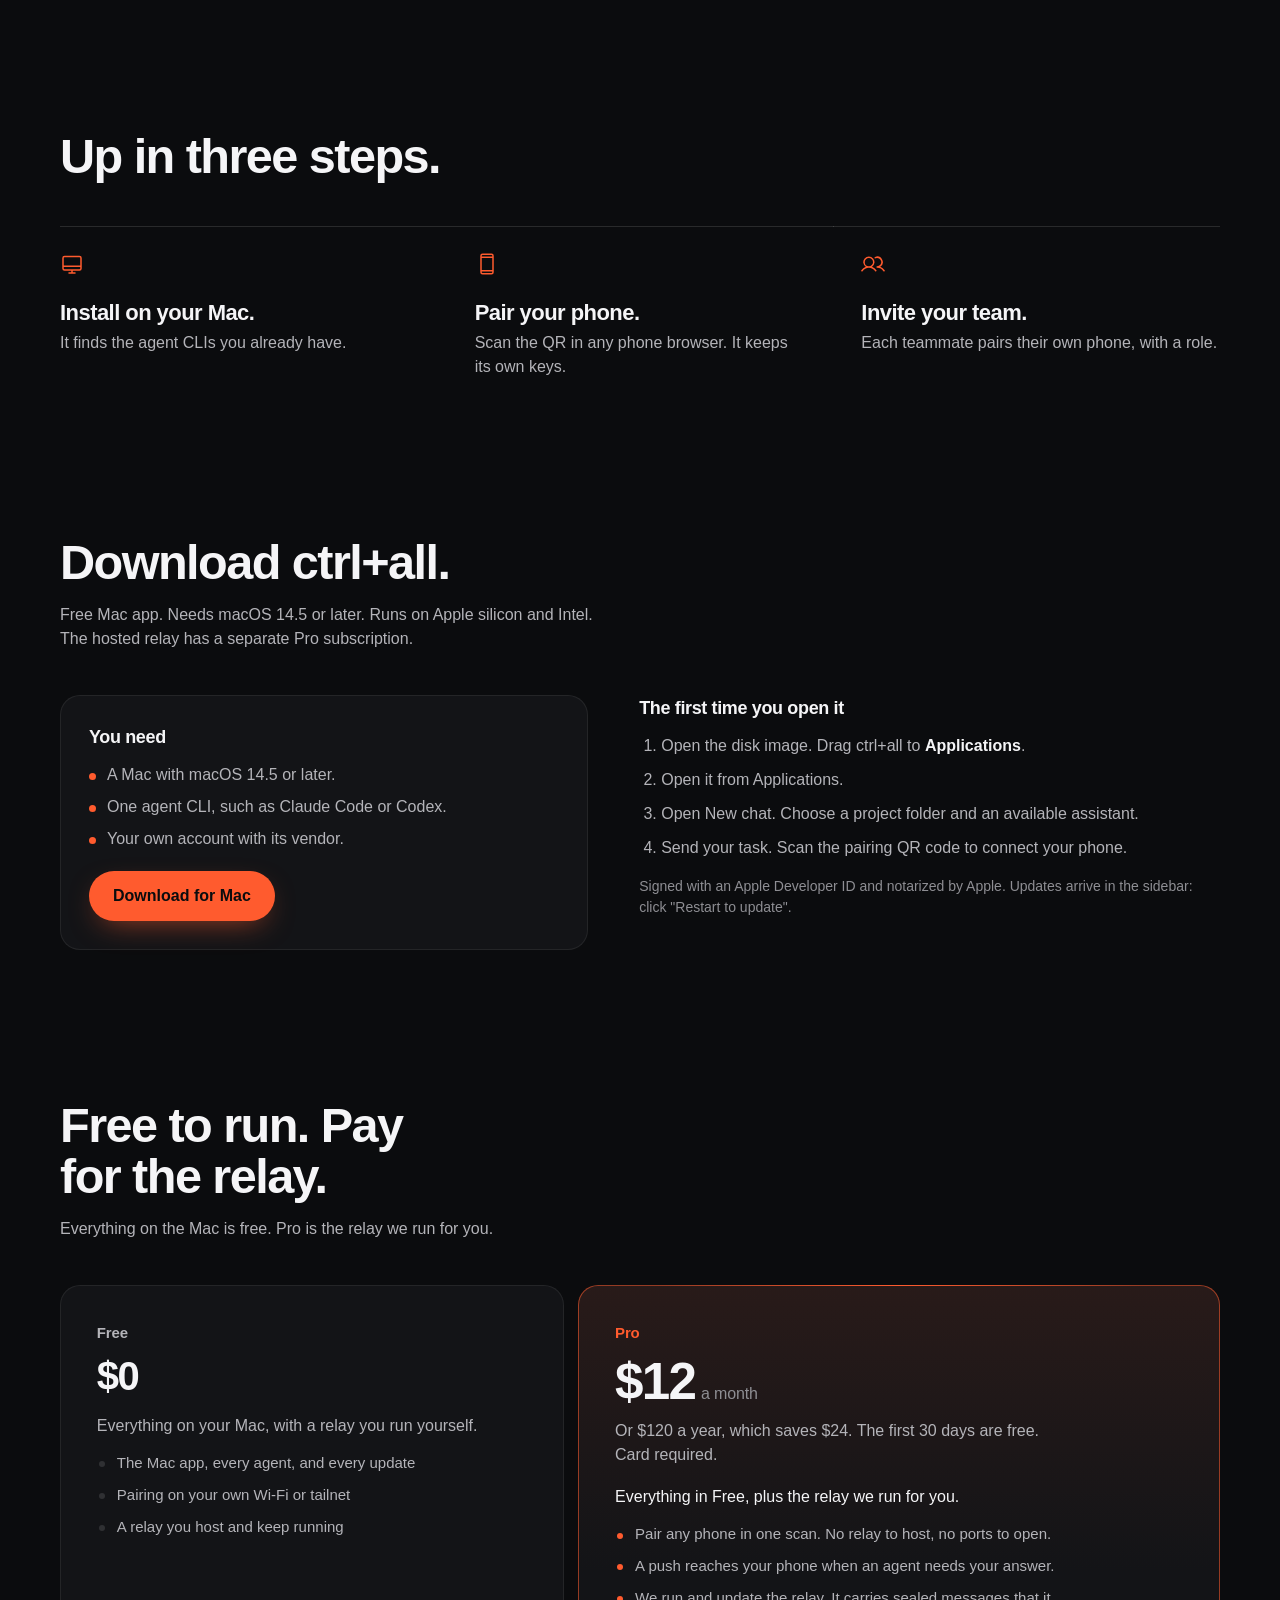
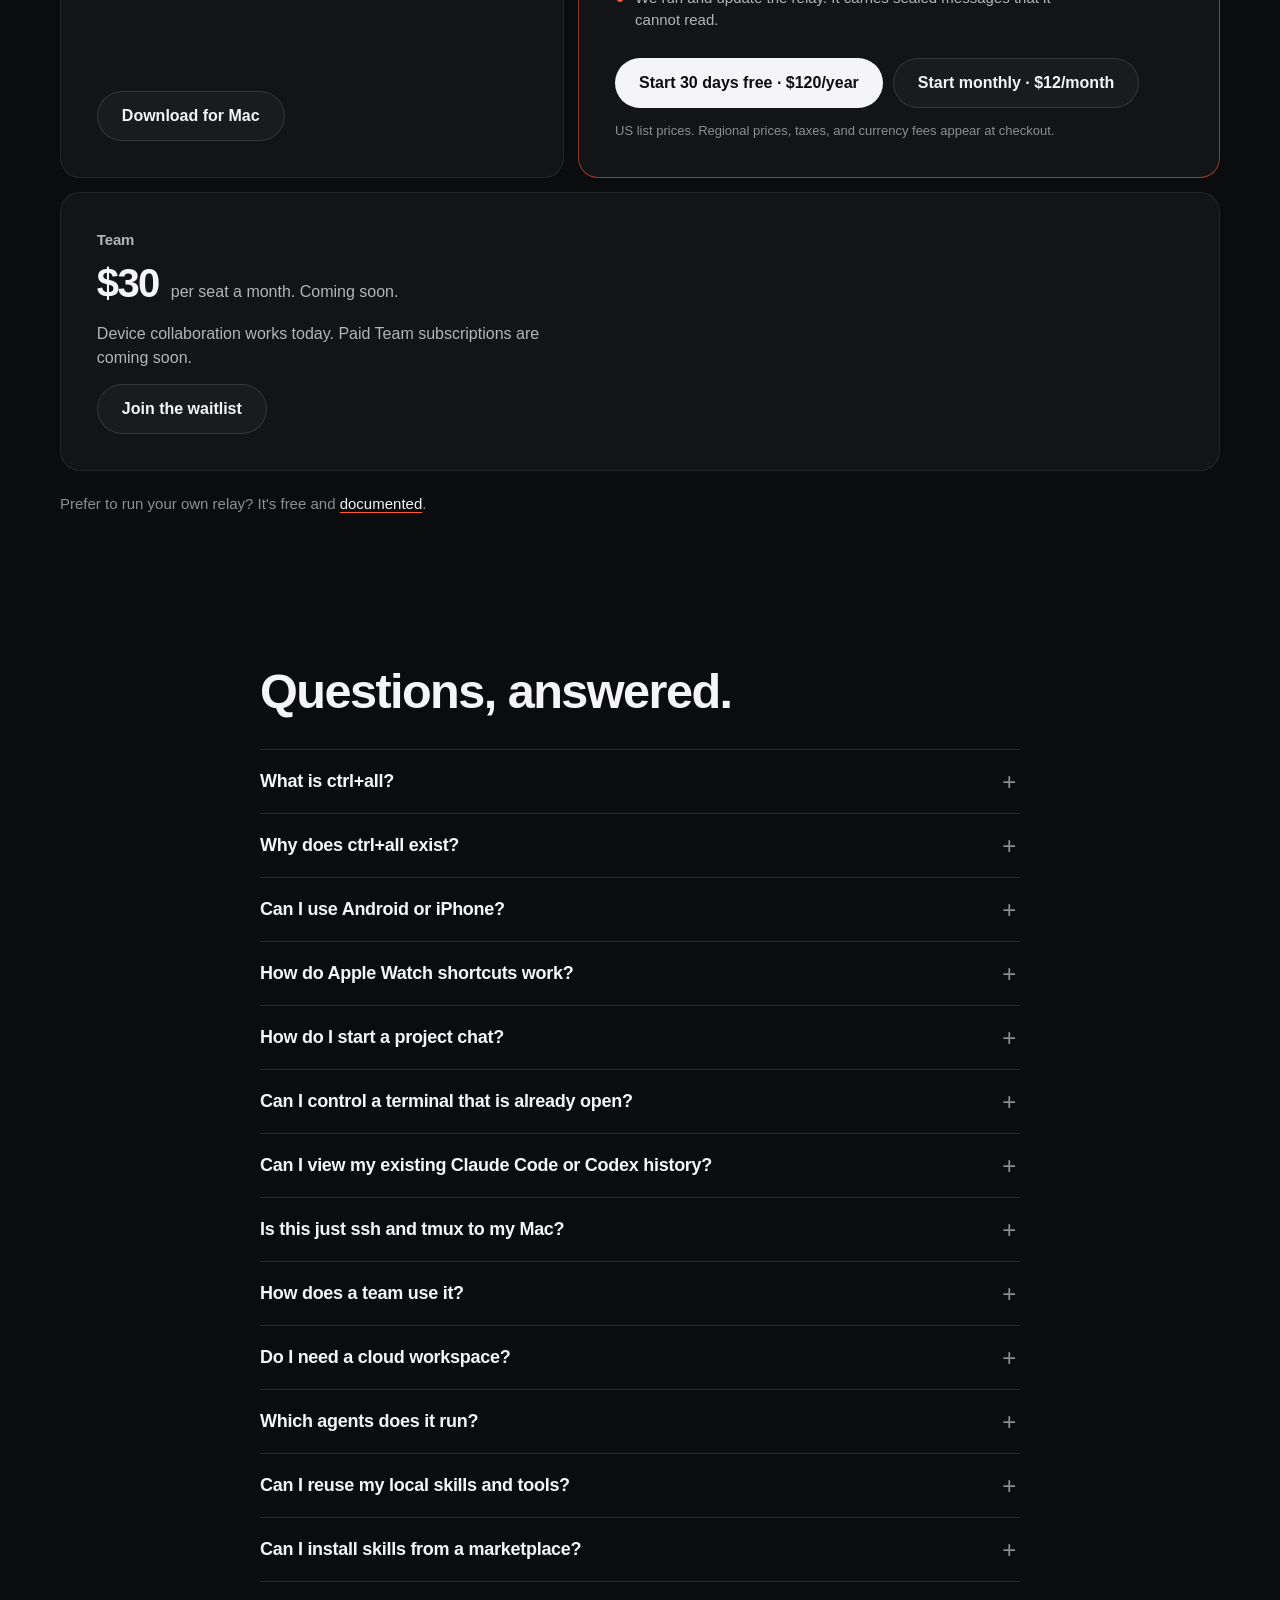
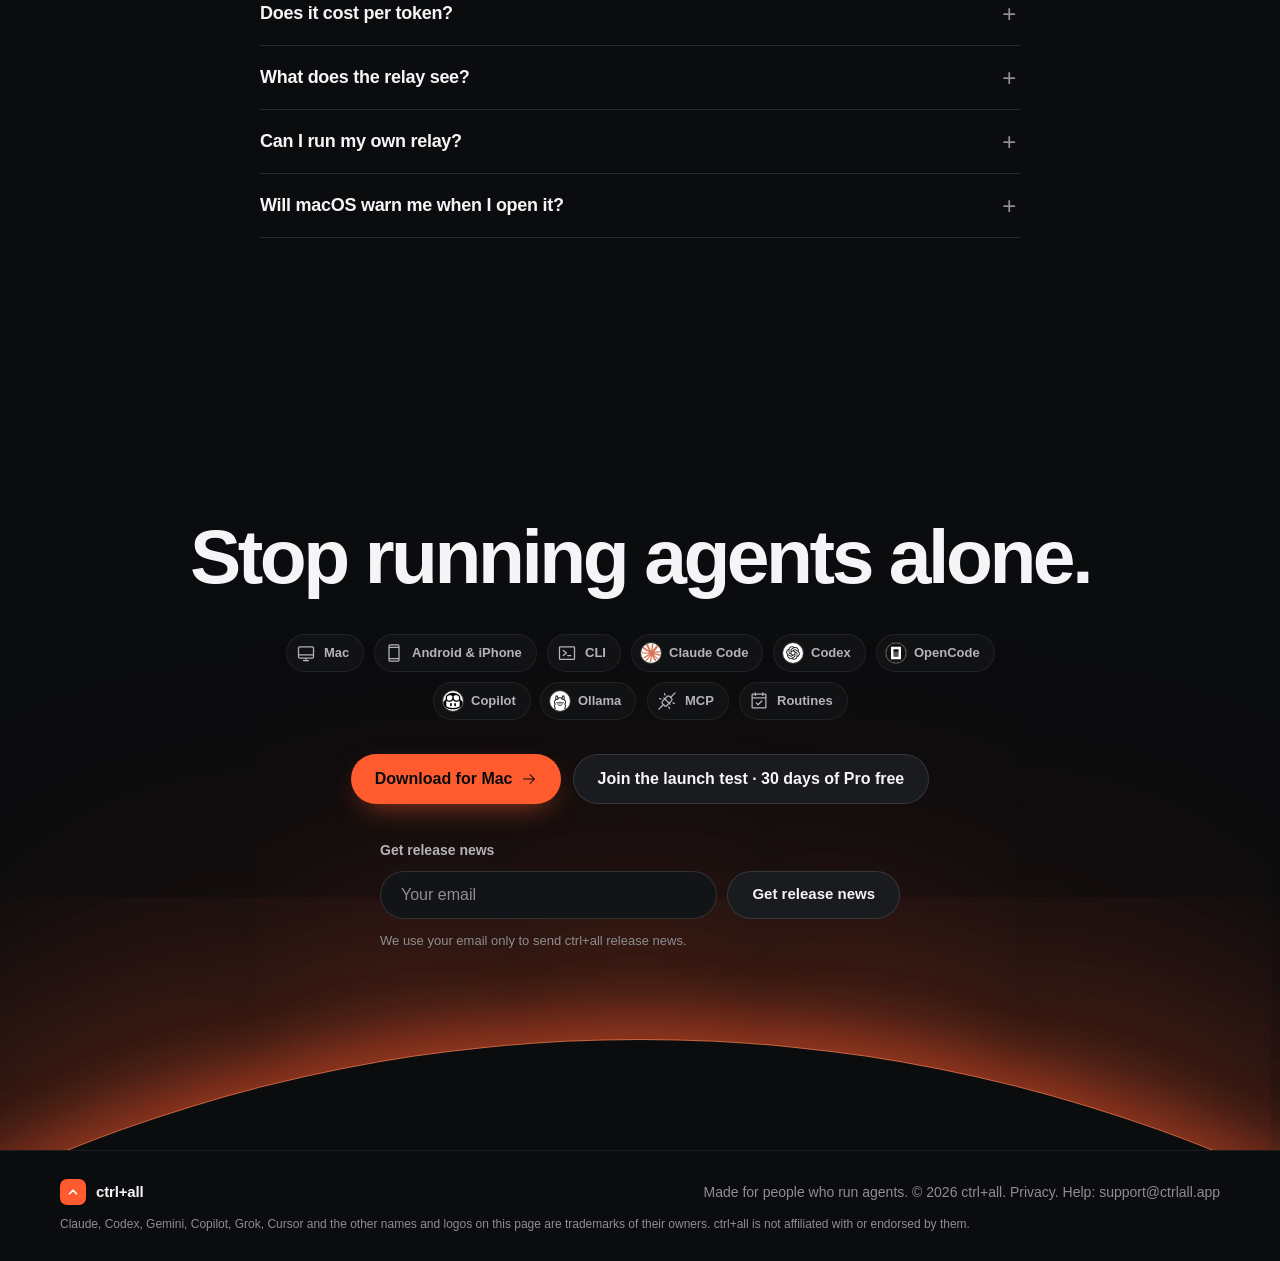
==== commit b0731d88: "site: 2026-11-19T22:10Z from ctrlall@d87d0679" ====
--- a/index.html
+++ b/index.html
@@ -470,7 +470,7 @@
   <div class="wrap">
     <div class="hero-copy">
     <h1 class="h1" id="hero-h"><span class="w" style="--i:0">Run</span> <span class="w" style="--i:1">coding</span> <span class="w" style="--i:2">agents</span><br> <span class="w" style="--i:3">as</span> <span class="w" style="--i:4"><em>a team.</em></span></h1>
-    <p class="lede">Run Claude Code and Codex on your Mac. Continue from Android or iPhone with your team.</p>
+    <p class="lede">Run Claude Code or Codex on your Mac. Your teammates pair their own phones, take a role, and watch, steer and approve the same session, from anywhere. No calls, no screen shares, no prompt handoffs.</p>
     <div class="ctas">
       <a class="btn btn-dl" href="https://ctrlall.app/download">Download for Mac <svg viewBox="0 0 256 256" fill="currentColor" aria-hidden="true"><path d="M221.66,133.66l-72,72a8,8,0,0,1-11.32-11.32L196.69,136H40a8,8,0,0,1,0-16H196.69L138.34,61.66a8,8,0,0,1,11.32-11.32l72,72A8,8,0,0,1,221.66,133.66Z"/></svg></a>
       <a class="btn btn-2" href="#try">Try it live <svg viewBox="0 0 256 256" fill="currentColor" aria-hidden="true"><path d="M221.66,133.66l-72,72a8,8,0,0,1-11.32-11.32L196.69,136H40a8,8,0,0,1,0-16H196.69L138.34,61.66a8,8,0,0,1,11.32-11.32l72,72A8,8,0,0,1,221.66,133.66Z"/></svg></a>
@@ -560,7 +560,7 @@
     <div class="walk-grid">
       <div class="walk-text">
         <h2 class="h2 reveal" id="walk-h">Watch. Redirect. <em>Hand off.</em></h2>
-        <p class="sub reveal">Today an agent lives in one person's terminal. ctrl+all gives it a room.</p>
+        <p class="sub reveal">Today an agent lives in one person's terminal. Every handoff means a call, a screen share, and a retelling of every prompt. ctrl+all gives the session a room.</p>
         <ol class="walk-steps">
           <li class="walk-step" data-step="1" data-active><b>Watch</b><p>One session. Every paired phone sees the same turn, live.</p></li>
           <li class="walk-step" data-step="2"><b>Redirect</b><p>Steer it mid-run from any phone. A permission card takes one Allow, from whoever has the role.</p></li>
@@ -901,6 +901,7 @@
   <div class="wrap">
     <h2 class="h2 reveal" id="faq-h">Questions, answered.</h2>
       <details class="reveal"><summary>What is ctrl+all?</summary><p>ctrl+all is a Mac app that runs coding agents on your Mac. A paired phone browser lets you view chats, send tasks, and answer supported approval requests. Your Mac must stay awake and connected.</p></details>
+      <details class="reveal"><summary>Why does ctrl+all exist?</summary><p>It started in remote hackathons: every time a teammate wanted to help with a coding agent, helping meant a call and a screen share just to hand over prompts and guidance. ctrl+all keeps the work in one shared session, so the team builds together instead of re-explaining.</p></details>
       <details class="reveal"><summary>Can I use Android or iPhone?</summary><p>Yes. Scan the pairing QR code on your Mac and open the link in your Android or iPhone browser. You do not need a native phone app.</p></details>
       <details class="reveal" id="faq-watch"><summary>How do Apple Watch shortcuts work?</summary><p>Watch shortcuts are a preview with manual setup. Use a paired iPhone, an awake Mac, and a private connector with HTTPS access. You can dictate a task, read its reply, and answer supported Claude permissions.</p></details>
       <details class="reveal"><summary>How do I start a project chat?</summary><p>Open New chat. Choose your project folder and an available assistant, such as Claude Code or Codex. Sign in to the assistant if required. Send your task, then pair your phone to continue remotely.</p></details>
@@ -937,6 +938,7 @@
     </ul>
     <div class="ctas">
       <a class="btn btn-dl" href="https://ctrlall.app/download">Download for Mac <svg viewBox="0 0 256 256" fill="currentColor" aria-hidden="true"><path d="M221.66,133.66l-72,72a8,8,0,0,1-11.32-11.32L196.69,136H40a8,8,0,0,1,0-16H196.69L138.34,61.66a8,8,0,0,1,11.32-11.32l72,72A8,8,0,0,1,221.66,133.66Z"/></svg></a>
+      <a class="btn btn-2" href="https://docs.google.com/forms/d/e/1FAIpQLSdB3u1r48VTnIPQQGemghWTC1b3t3WgVFbBE5k4q7xw5qI7eg/viewform">Join the launch test · 30 days of Pro free</a>
     </div>
     <div class="news">
       <span class="lbl">Get release news</span>
